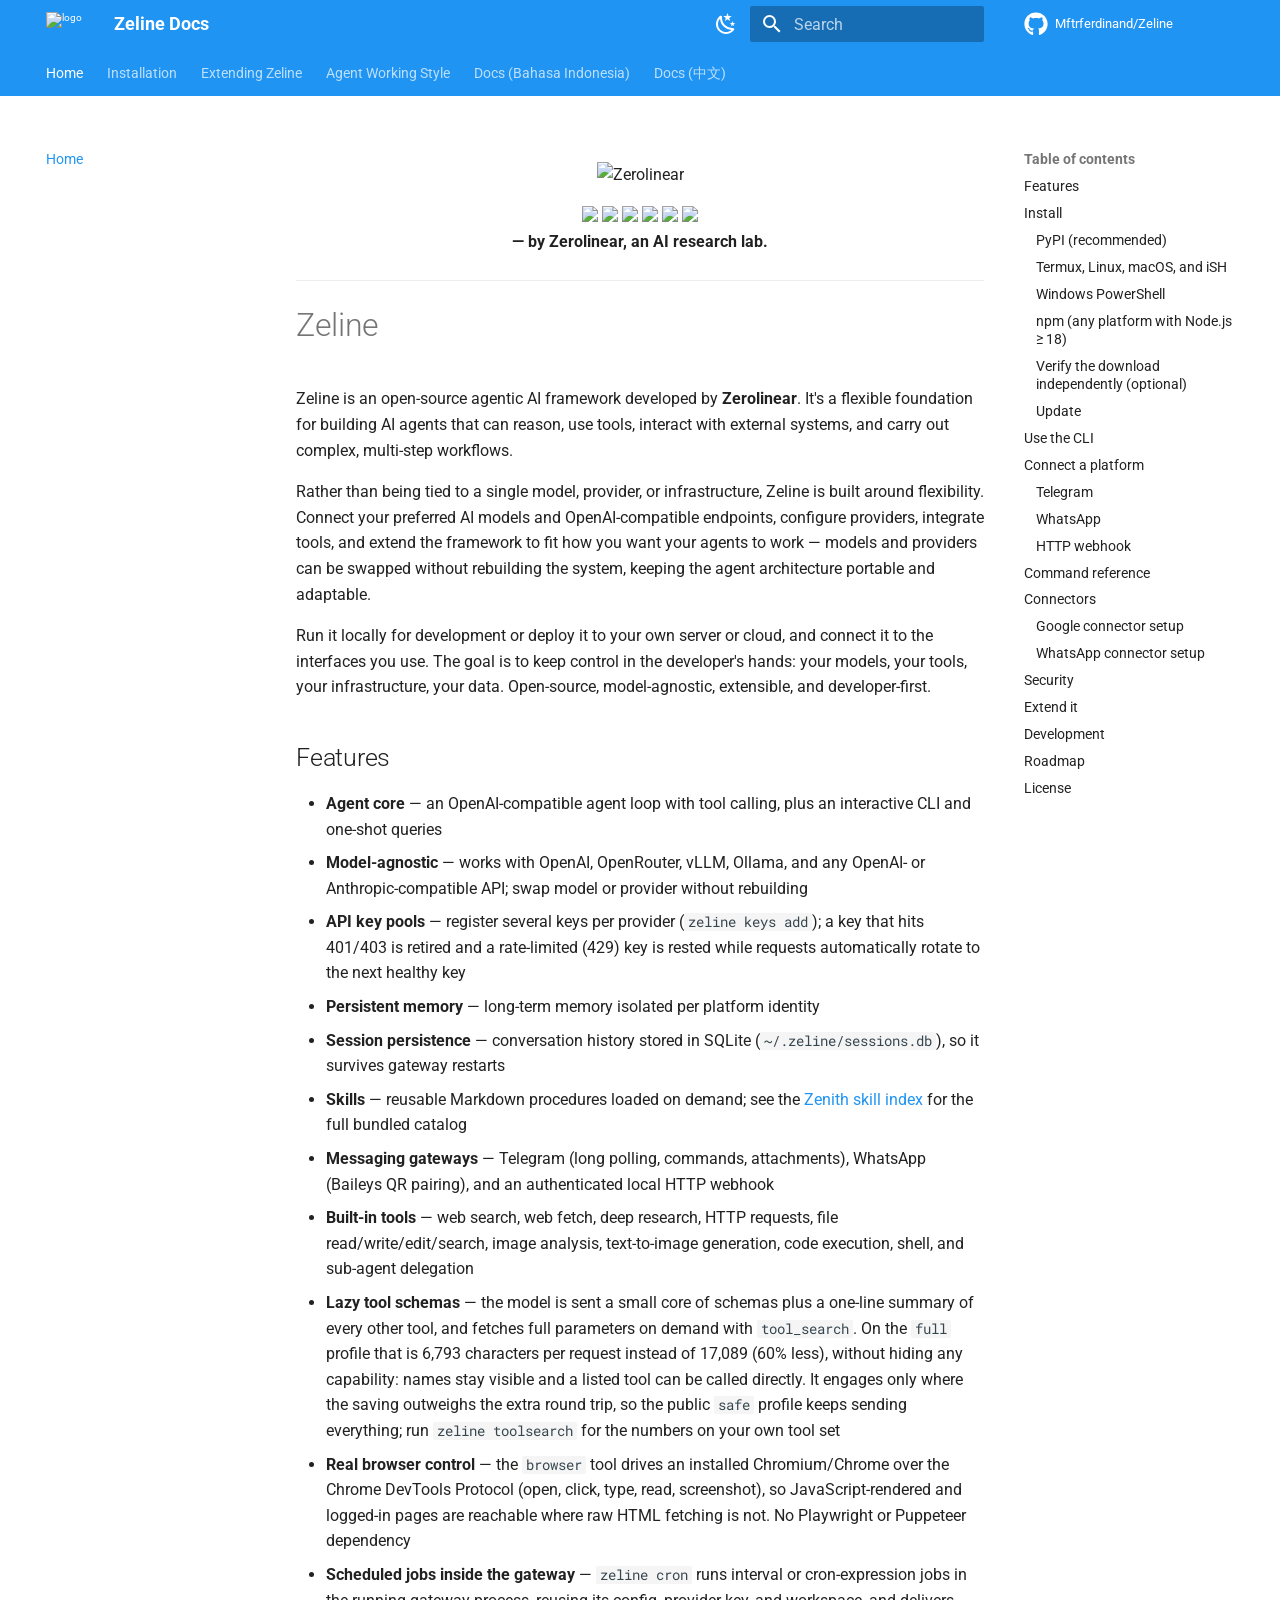
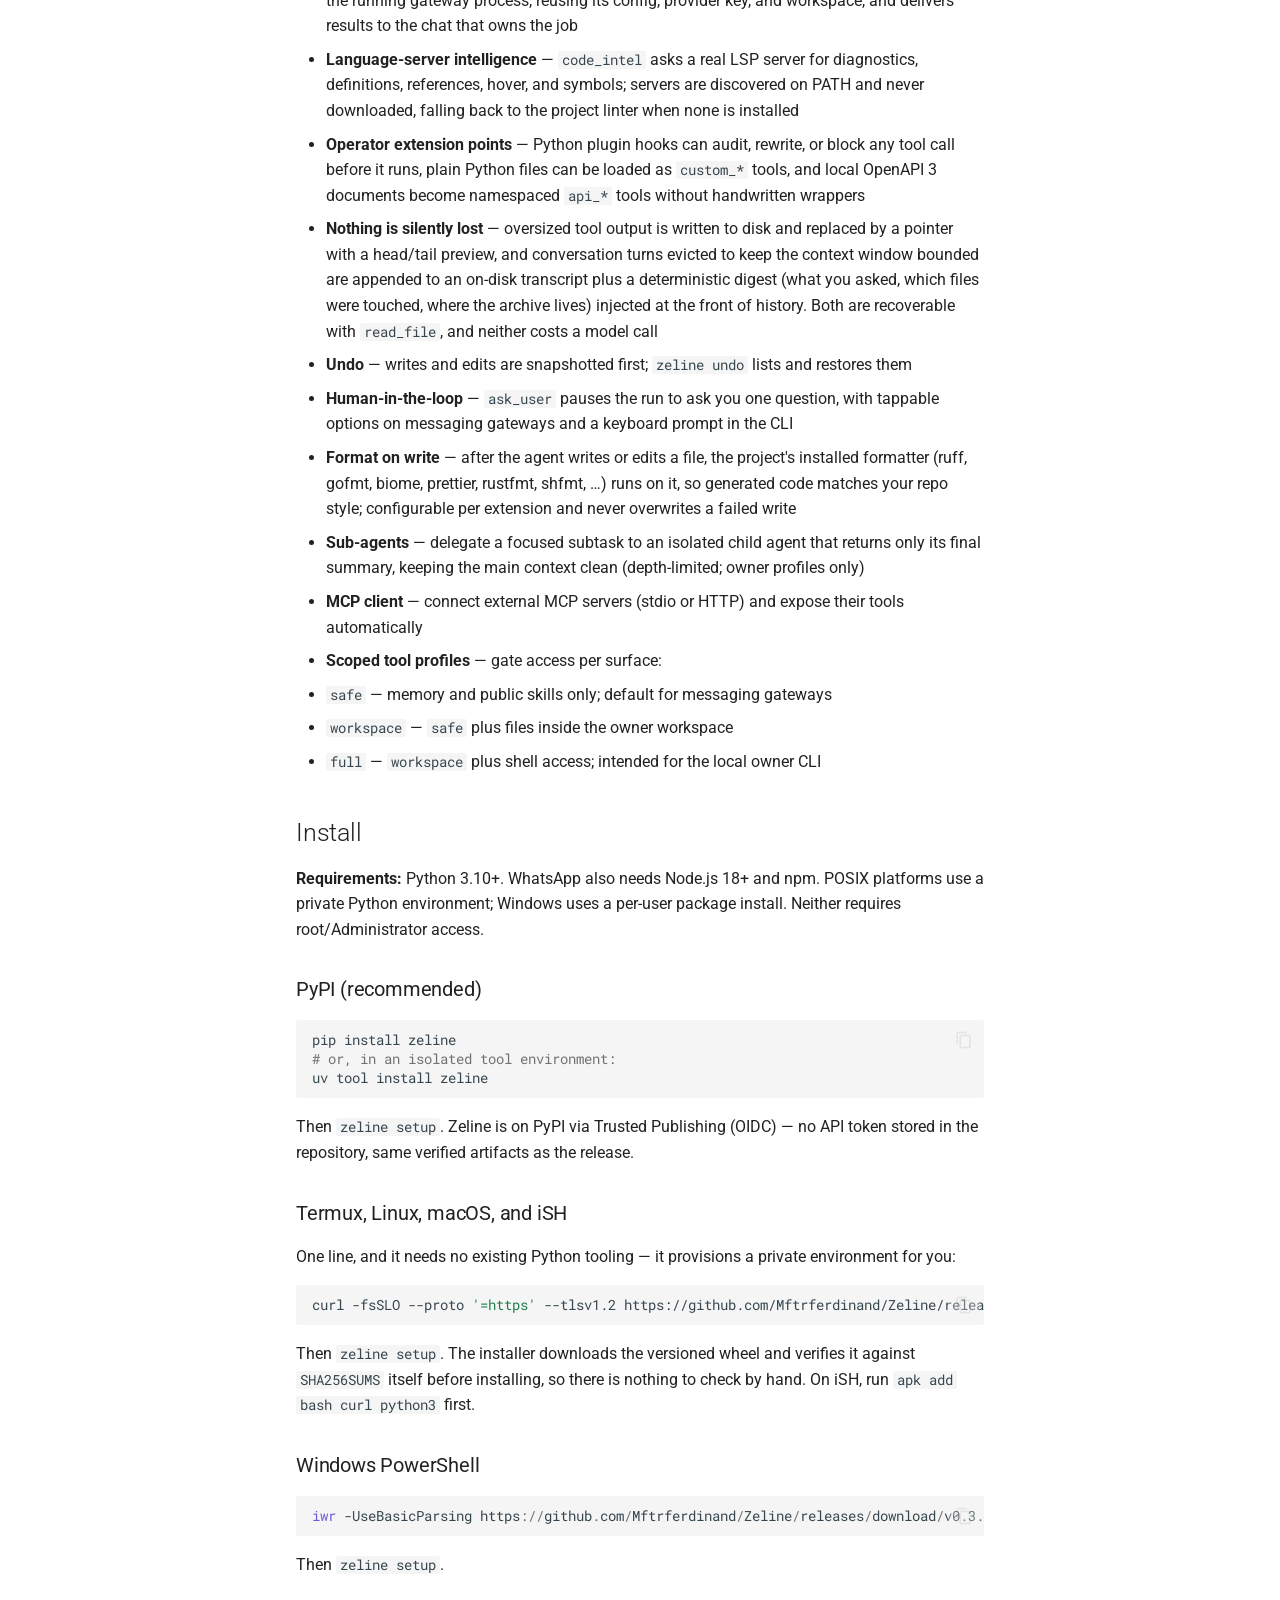
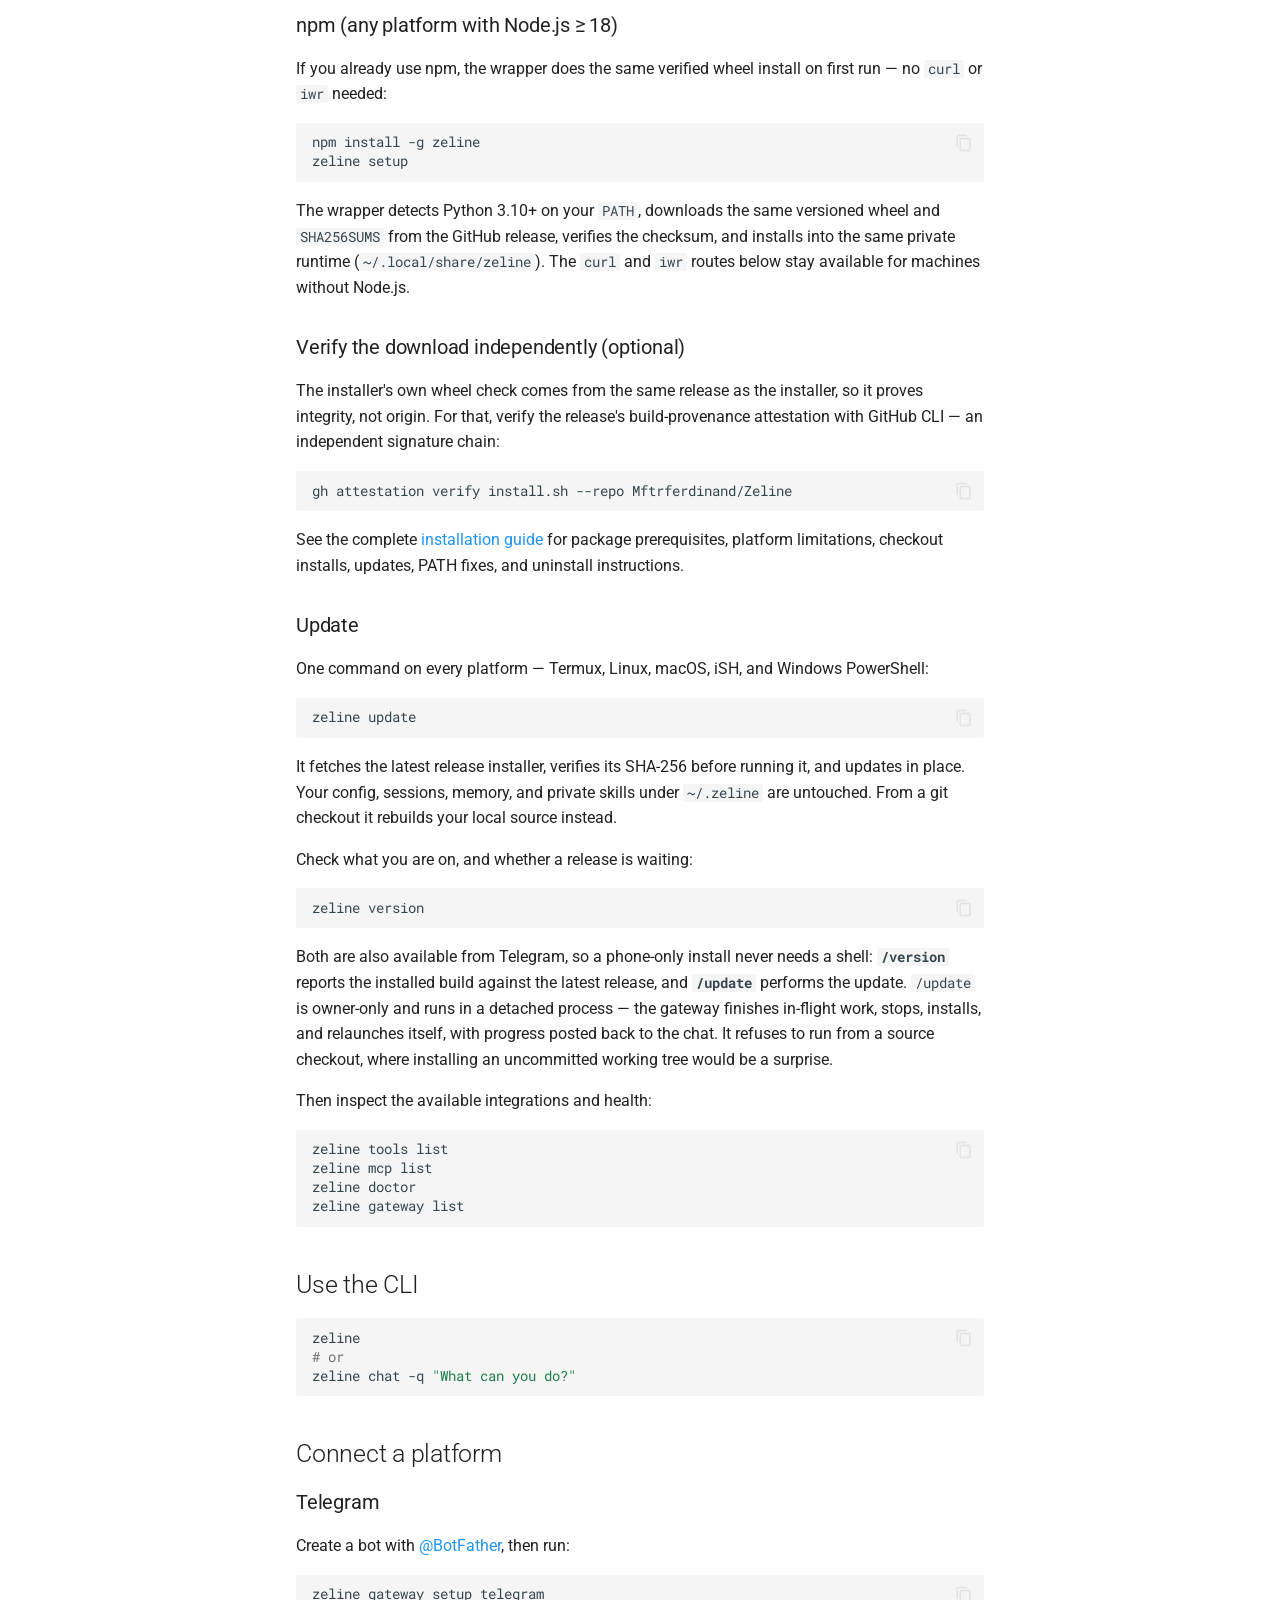
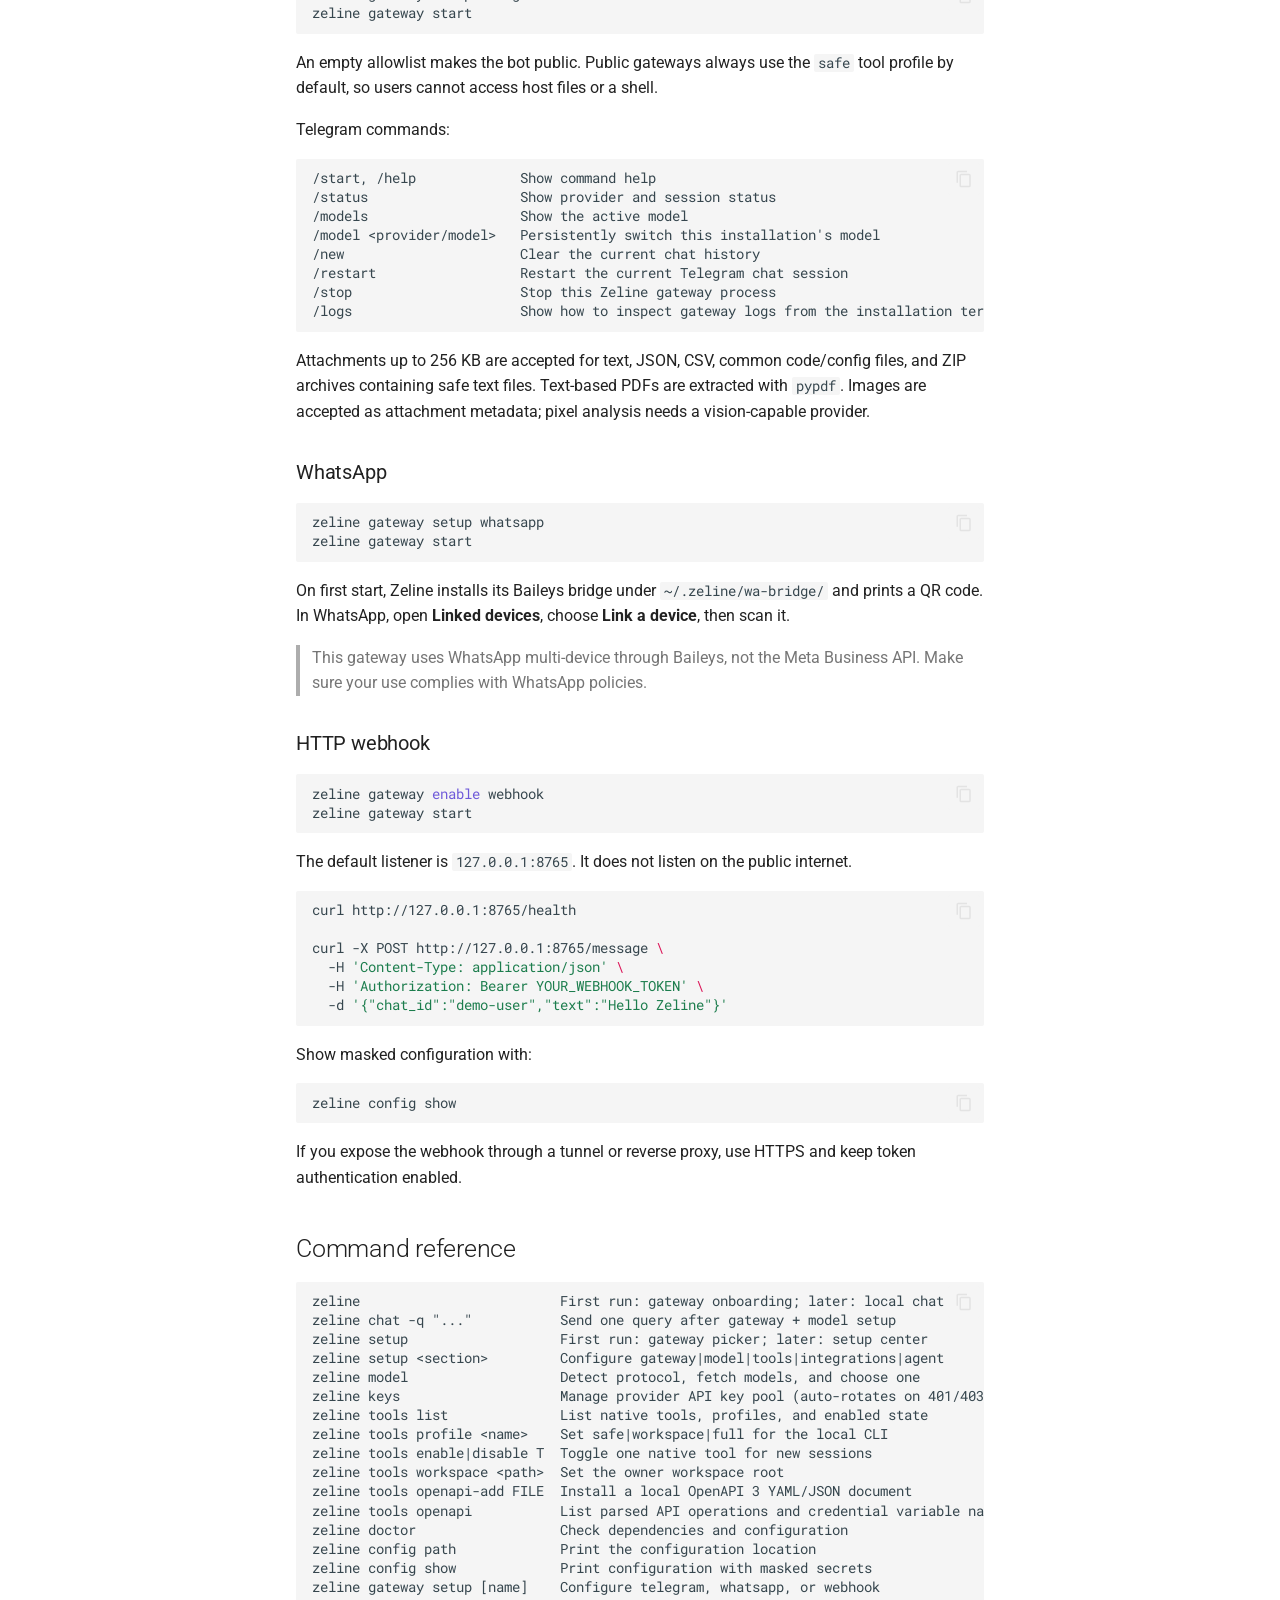
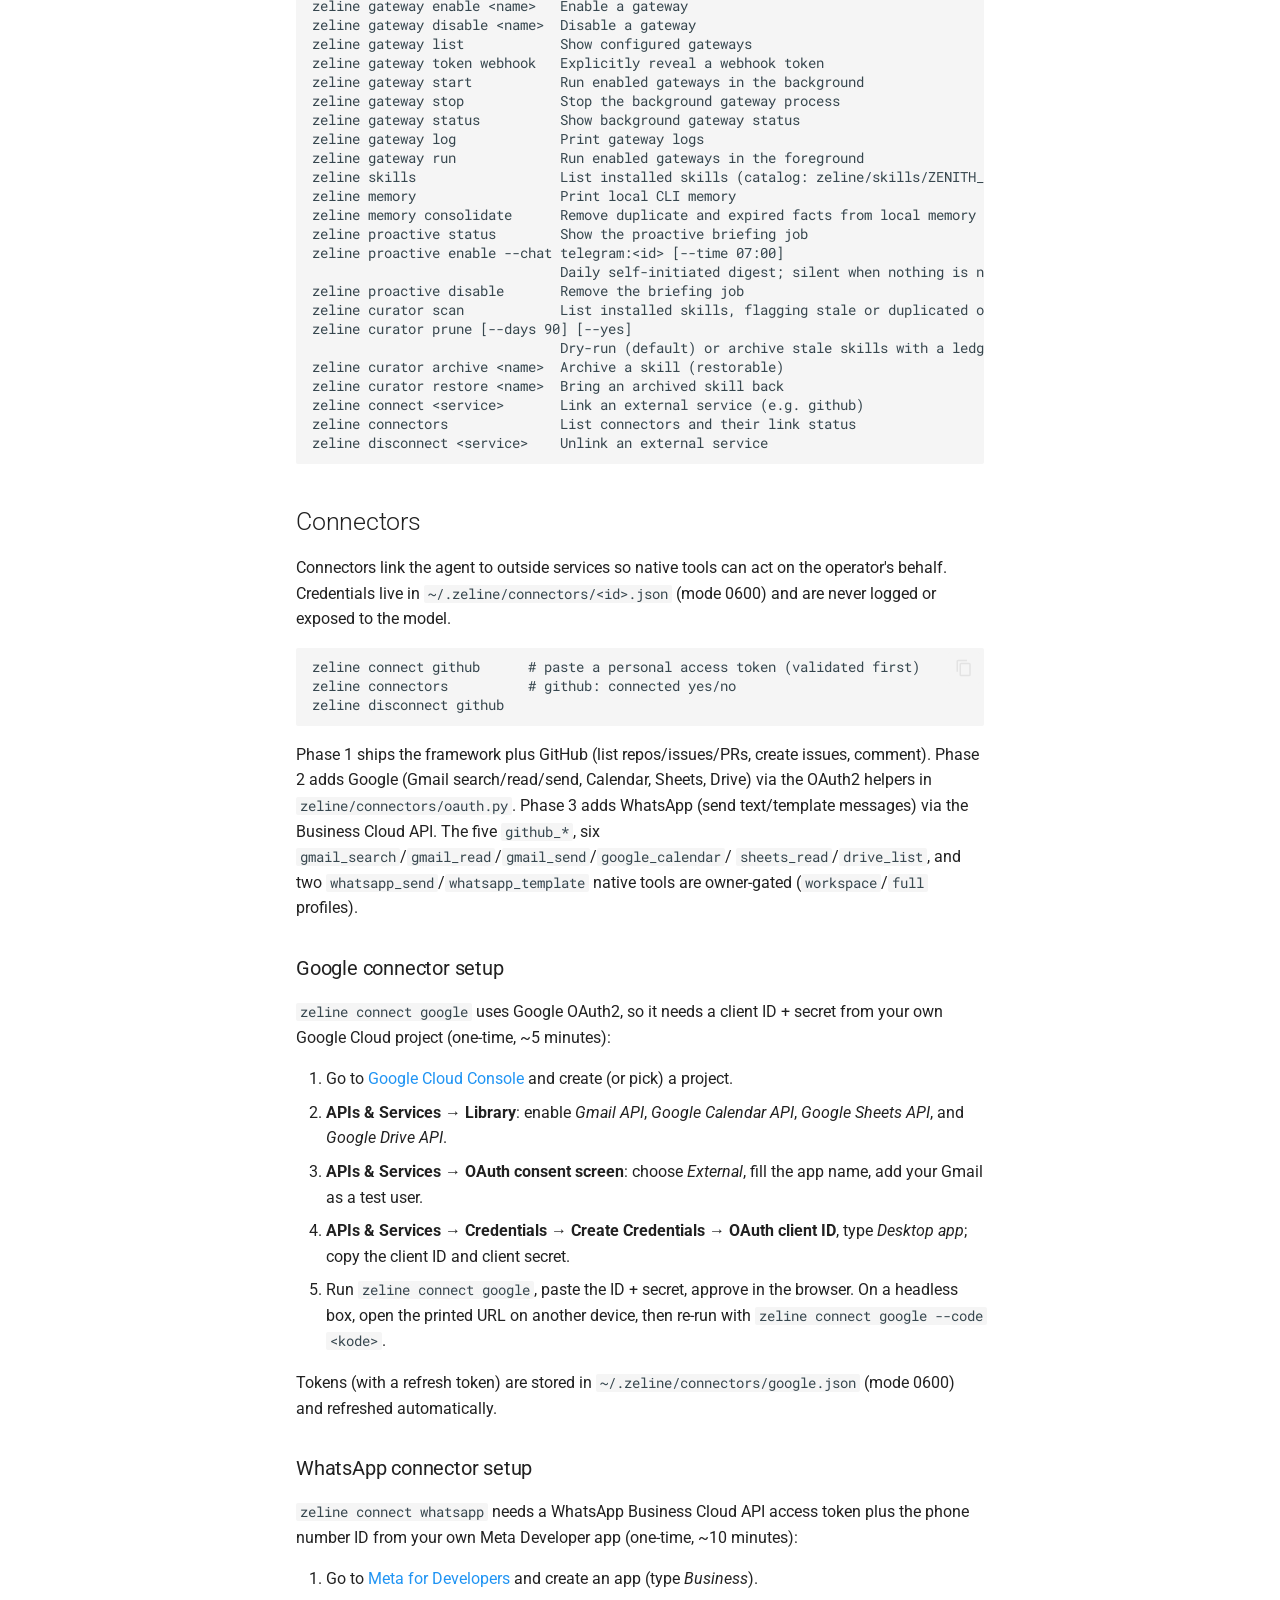
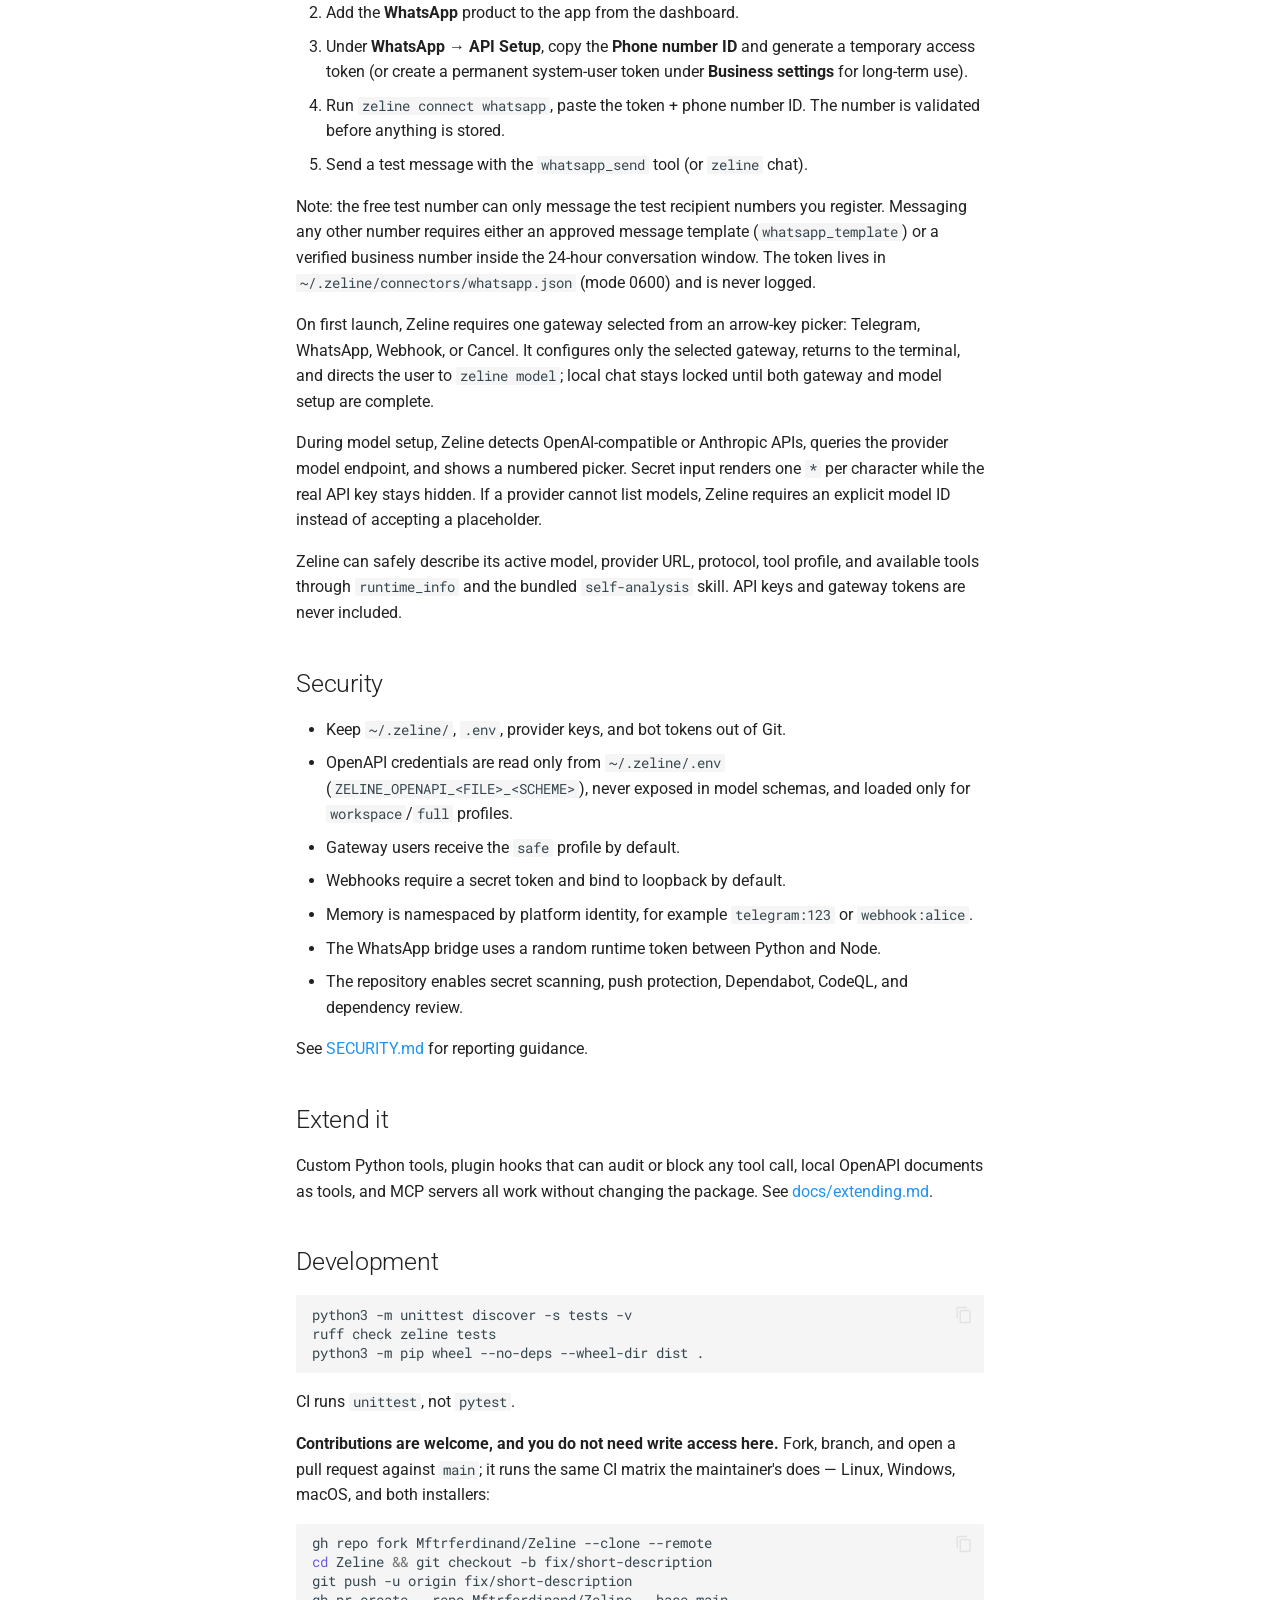
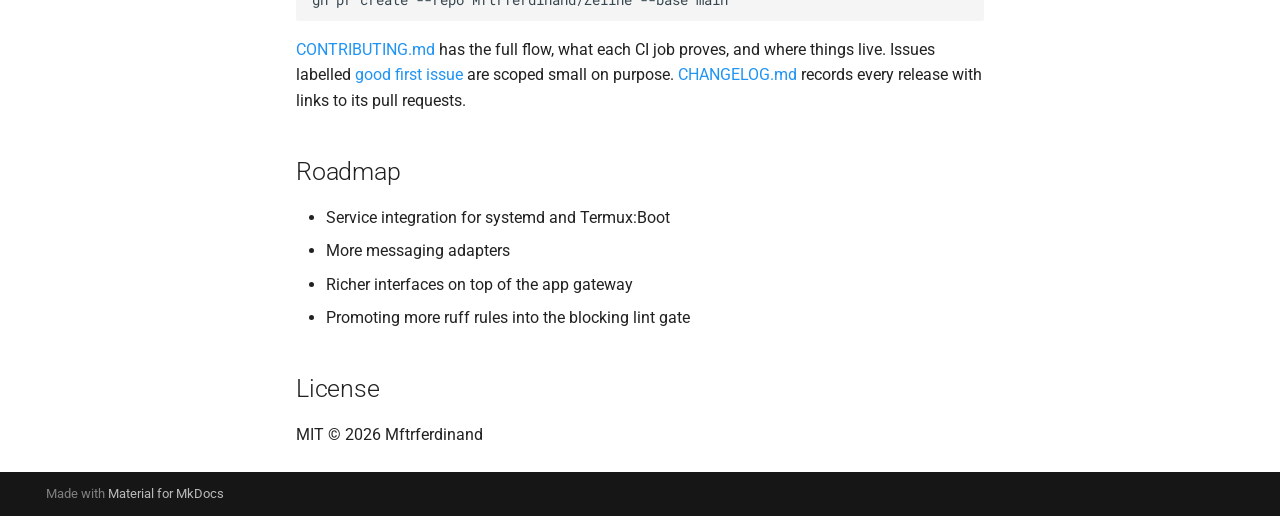
==== index.html @ 571a9e46 "Deploy Zeline docs site (docs.zeline.dev)" ====
<!doctype html>
<html lang="en" class="no-js">
  <head>
    
      <meta charset="utf-8">
      <meta name="viewport" content="width=device-width,initial-scale=1">
      
        <meta name="description" content="Documentation for Zeline — the open-source agentic AI framework by Zerolinear.">
      
      
      
        <link rel="canonical" href="https://docs.zeline.dev/">
      
      
      
        <link rel="next" href="installation/">
      
      
        
      
      
      <link rel="icon" href="assets/zerolinear-logo.png">
      <meta name="generator" content="mkdocs-1.6.1, mkdocs-material-9.7.7">
    
    
      
        <title>Zeline Docs</title>
      
    
    
      <link rel="stylesheet" href="assets/stylesheets/main.ec1eaa64.min.css">
      
        
        <link rel="stylesheet" href="assets/stylesheets/palette.ab4e12ef.min.css">
      
      


    
    
      
    
    
      
        
        
        <link rel="preconnect" href="https://fonts.gstatic.com" crossorigin>
        <link rel="stylesheet" href="https://fonts.googleapis.com/css?family=Roboto:300,300i,400,400i,700,700i%7CRoboto+Mono:400,400i,700,700i&display=fallback">
        <style>:root{--md-text-font:"Roboto";--md-code-font:"Roboto Mono"}</style>
      
    
    
    <script>__md_scope=new URL(".",location),__md_hash=e=>[...e].reduce(((e,_)=>(e<<5)-e+_.charCodeAt(0)),0),__md_get=(e,_=localStorage,t=__md_scope)=>JSON.parse(_.getItem(t.pathname+"."+e)),__md_set=(e,_,t=localStorage,a=__md_scope)=>{try{t.setItem(a.pathname+"."+e,JSON.stringify(_))}catch(e){}}</script>
    
      

    
    
  </head>
  
  
    
    
      
    
    
    
    
    <body dir="ltr" data-md-color-scheme="default" data-md-color-primary="blue" data-md-color-accent="blue">
  
    
    <input class="md-toggle" data-md-toggle="drawer" type="checkbox" id="__drawer" autocomplete="off">
    <input class="md-toggle" data-md-toggle="search" type="checkbox" id="__search" autocomplete="off">
    <label class="md-overlay" for="__drawer"></label>
    <div data-md-component="skip">
      
        
        <a href="#zeline" class="md-skip">
          Skip to content
        </a>
      
    </div>
    <div data-md-component="announce">
      
    </div>
    
    
      

<header class="md-header" data-md-component="header">
  <nav class="md-header__inner md-grid" aria-label="Header">
    <a href="https://zeline.dev" title="Zeline Docs" class="md-header__button md-logo" aria-label="Zeline Docs" data-md-component="logo">
      
  <img src="assets/zerolinear-logo.png" alt="logo">

    </a>
    <label class="md-header__button md-icon" for="__drawer">
      
      <svg xmlns="http://www.w3.org/2000/svg" viewBox="0 0 24 24"><path d="M3 6h18v2H3zm0 5h18v2H3zm0 5h18v2H3z"/></svg>
    </label>
    <div class="md-header__title" data-md-component="header-title">
      <div class="md-header__ellipsis">
        <div class="md-header__topic">
          <span class="md-ellipsis">
            Zeline Docs
          </span>
        </div>
        <div class="md-header__topic" data-md-component="header-topic">
          <span class="md-ellipsis">
            
              Home
            
          </span>
        </div>
      </div>
    </div>
    
      
        <form class="md-header__option" data-md-component="palette">
  
    
    
    
    <input class="md-option" data-md-color-media="" data-md-color-scheme="default" data-md-color-primary="blue" data-md-color-accent="blue"  aria-label="Switch to dark mode"  type="radio" name="__palette" id="__palette_0">
    
      <label class="md-header__button md-icon" title="Switch to dark mode" for="__palette_1" hidden>
        <svg xmlns="http://www.w3.org/2000/svg" viewBox="0 0 24 24"><path d="m17.75 4.09-2.53 1.94.91 3.06-2.63-1.81-2.63 1.81.91-3.06-2.53-1.94L12.44 4l1.06-3 1.06 3zm3.5 6.91-1.64 1.25.59 1.98-1.7-1.17-1.7 1.17.59-1.98L15.75 11l2.06-.05L18.5 9l.69 1.95zm-2.28 4.95c.83-.08 1.72 1.1 1.19 1.85-.32.45-.66.87-1.08 1.27C15.17 23 8.84 23 4.94 19.07c-3.91-3.9-3.91-10.24 0-14.14.4-.4.82-.76 1.27-1.08.75-.53 1.93.36 1.85 1.19-.27 2.86.69 5.83 2.89 8.02a9.96 9.96 0 0 0 8.02 2.89m-1.64 2.02a12.08 12.08 0 0 1-7.8-3.47c-2.17-2.19-3.33-5-3.49-7.82-2.81 3.14-2.7 7.96.31 10.98 3.02 3.01 7.84 3.12 10.98.31"/></svg>
      </label>
    
  
    
    
    
    <input class="md-option" data-md-color-media="" data-md-color-scheme="slate" data-md-color-primary="blue" data-md-color-accent="blue"  aria-label="Switch to light mode"  type="radio" name="__palette" id="__palette_1">
    
      <label class="md-header__button md-icon" title="Switch to light mode" for="__palette_0" hidden>
        <svg xmlns="http://www.w3.org/2000/svg" viewBox="0 0 24 24"><path d="M12 7a5 5 0 0 1 5 5 5 5 0 0 1-5 5 5 5 0 0 1-5-5 5 5 0 0 1 5-5m0 2a3 3 0 0 0-3 3 3 3 0 0 0 3 3 3 3 0 0 0 3-3 3 3 0 0 0-3-3m0-7 2.39 3.42C13.65 5.15 12.84 5 12 5s-1.65.15-2.39.42zM3.34 7l4.16-.35A7.2 7.2 0 0 0 5.94 8.5c-.44.74-.69 1.5-.83 2.29zm.02 10 1.76-3.77a7.131 7.131 0 0 0 2.38 4.14zM20.65 7l-1.77 3.79a7.02 7.02 0 0 0-2.38-4.15zm-.01 10-4.14.36c.59-.51 1.12-1.14 1.54-1.86.42-.73.69-1.5.83-2.29zM12 22l-2.41-3.44c.74.27 1.55.44 2.41.44.82 0 1.63-.17 2.37-.44z"/></svg>
      </label>
    
  
</form>
      
    
    
      <script>var palette=__md_get("__palette");if(palette&&palette.color){if("(prefers-color-scheme)"===palette.color.media){var media=matchMedia("(prefers-color-scheme: light)"),input=document.querySelector(media.matches?"[data-md-color-media='(prefers-color-scheme: light)']":"[data-md-color-media='(prefers-color-scheme: dark)']");palette.color.media=input.getAttribute("data-md-color-media"),palette.color.scheme=input.getAttribute("data-md-color-scheme"),palette.color.primary=input.getAttribute("data-md-color-primary"),palette.color.accent=input.getAttribute("data-md-color-accent")}for(var[key,value]of Object.entries(palette.color))document.body.setAttribute("data-md-color-"+key,value)}</script>
    
    
    
      
      
        <label class="md-header__button md-icon" for="__search">
          
          <svg xmlns="http://www.w3.org/2000/svg" viewBox="0 0 24 24"><path d="M9.5 3A6.5 6.5 0 0 1 16 9.5c0 1.61-.59 3.09-1.56 4.23l.27.27h.79l5 5-1.5 1.5-5-5v-.79l-.27-.27A6.52 6.52 0 0 1 9.5 16 6.5 6.5 0 0 1 3 9.5 6.5 6.5 0 0 1 9.5 3m0 2C7 5 5 7 5 9.5S7 14 9.5 14 14 12 14 9.5 12 5 9.5 5"/></svg>
        </label>
        <div class="md-search" data-md-component="search" role="dialog">
  <label class="md-search__overlay" for="__search"></label>
  <div class="md-search__inner" role="search">
    <form class="md-search__form" name="search">
      <input type="text" class="md-search__input" name="query" aria-label="Search" placeholder="Search" autocapitalize="off" autocorrect="off" autocomplete="off" spellcheck="false" data-md-component="search-query" required>
      <label class="md-search__icon md-icon" for="__search">
        
        <svg xmlns="http://www.w3.org/2000/svg" viewBox="0 0 24 24"><path d="M9.5 3A6.5 6.5 0 0 1 16 9.5c0 1.61-.59 3.09-1.56 4.23l.27.27h.79l5 5-1.5 1.5-5-5v-.79l-.27-.27A6.52 6.52 0 0 1 9.5 16 6.5 6.5 0 0 1 3 9.5 6.5 6.5 0 0 1 9.5 3m0 2C7 5 5 7 5 9.5S7 14 9.5 14 14 12 14 9.5 12 5 9.5 5"/></svg>
        
        <svg xmlns="http://www.w3.org/2000/svg" viewBox="0 0 24 24"><path d="M20 11v2H8l5.5 5.5-1.42 1.42L4.16 12l7.92-7.92L13.5 5.5 8 11z"/></svg>
      </label>
      <nav class="md-search__options" aria-label="Search">
        
        <button type="reset" class="md-search__icon md-icon" title="Clear" aria-label="Clear" tabindex="-1">
          
          <svg xmlns="http://www.w3.org/2000/svg" viewBox="0 0 24 24"><path d="M19 6.41 17.59 5 12 10.59 6.41 5 5 6.41 10.59 12 5 17.59 6.41 19 12 13.41 17.59 19 19 17.59 13.41 12z"/></svg>
        </button>
      </nav>
      
    </form>
    <div class="md-search__output">
      <div class="md-search__scrollwrap" tabindex="0" data-md-scrollfix>
        <div class="md-search-result" data-md-component="search-result">
          <div class="md-search-result__meta">
            Initializing search
          </div>
          <ol class="md-search-result__list" role="presentation"></ol>
        </div>
      </div>
    </div>
  </div>
</div>
      
    
    
      <div class="md-header__source">
        <a href="https://github.com/Mftrferdinand/Zeline" title="Go to repository" class="md-source" data-md-component="source">
  <div class="md-source__icon md-icon">
    
    <svg xmlns="http://www.w3.org/2000/svg" viewBox="0 0 512 512"><!--! Font Awesome Free 7.1.0 by @fontawesome - https://fontawesome.com License - https://fontawesome.com/license/free (Icons: CC BY 4.0, Fonts: SIL OFL 1.1, Code: MIT License) Copyright 2025 Fonticons, Inc.--><path d="M173.9 397.4c0 2-2.3 3.6-5.2 3.6-3.3.3-5.6-1.3-5.6-3.6 0-2 2.3-3.6 5.2-3.6 3-.3 5.6 1.3 5.6 3.6m-31.1-4.5c-.7 2 1.3 4.3 4.3 4.9 2.6 1 5.6 0 6.2-2s-1.3-4.3-4.3-5.2c-2.6-.7-5.5.3-6.2 2.3m44.2-1.7c-2.9.7-4.9 2.6-4.6 4.9.3 2 2.9 3.3 5.9 2.6 2.9-.7 4.9-2.6 4.6-4.6-.3-1.9-3-3.2-5.9-2.9M252.8 8C114.1 8 8 113.3 8 252c0 110.9 69.8 205.8 169.5 239.2 12.8 2.3 17.3-5.6 17.3-12.1 0-6.2-.3-40.4-.3-61.4 0 0-70 15-84.7-29.8 0 0-11.4-29.1-27.8-36.6 0 0-22.9-15.7 1.6-15.4 0 0 24.9 2 38.6 25.8 21.9 38.6 58.6 27.5 72.9 20.9 2.3-16 8.8-27.1 16-33.7-55.9-6.2-112.3-14.3-112.3-110.5 0-27.5 7.6-41.3 23.6-58.9-2.6-6.5-11.1-33.3 2.6-67.9 20.9-6.5 69 27 69 27 20-5.6 41.5-8.5 62.8-8.5s42.8 2.9 62.8 8.5c0 0 48.1-33.6 69-27 13.7 34.7 5.2 61.4 2.6 67.9 16 17.7 25.8 31.5 25.8 58.9 0 96.5-58.9 104.2-114.8 110.5 9.2 7.9 17 22.9 17 46.4 0 33.7-.3 75.4-.3 83.6 0 6.5 4.6 14.4 17.3 12.1C436.2 457.8 504 362.9 504 252 504 113.3 391.5 8 252.8 8M105.2 352.9c-1.3 1-1 3.3.7 5.2 1.6 1.6 3.9 2.3 5.2 1 1.3-1 1-3.3-.7-5.2-1.6-1.6-3.9-2.3-5.2-1m-10.8-8.1c-.7 1.3.3 2.9 2.3 3.9 1.6 1 3.6.7 4.3-.7.7-1.3-.3-2.9-2.3-3.9-2-.6-3.6-.3-4.3.7m32.4 35.6c-1.6 1.3-1 4.3 1.3 6.2 2.3 2.3 5.2 2.6 6.5 1 1.3-1.3.7-4.3-1.3-6.2-2.2-2.3-5.2-2.6-6.5-1m-11.4-14.7c-1.6 1-1.6 3.6 0 5.9s4.3 3.3 5.6 2.3c1.6-1.3 1.6-3.9 0-6.2-1.4-2.3-4-3.3-5.6-2"/></svg>
  </div>
  <div class="md-source__repository">
    Mftrferdinand/Zeline
  </div>
</a>
      </div>
    
  </nav>
  
</header>
    
    <div class="md-container" data-md-component="container">
      
      
        
          
            
<nav class="md-tabs" aria-label="Tabs" data-md-component="tabs">
  <div class="md-grid">
    <ul class="md-tabs__list">
      
        
  
  
  
    
  
  
    <li class="md-tabs__item md-tabs__item--active">
      <a href="." class="md-tabs__link">
        
  
  
    
  
  Home

      </a>
    </li>
  

      
        
  
  
  
  
    <li class="md-tabs__item">
      <a href="installation/" class="md-tabs__link">
        
  
  
    
  
  Installation

      </a>
    </li>
  

      
        
  
  
  
  
    <li class="md-tabs__item">
      <a href="extending/" class="md-tabs__link">
        
  
  
    
  
  Extending Zeline

      </a>
    </li>
  

      
        
  
  
  
  
    <li class="md-tabs__item">
      <a href="agent-working-style-and-reliability/" class="md-tabs__link">
        
  
  
    
  
  Agent Working Style

      </a>
    </li>
  

      
        
  
  
  
  
    <li class="md-tabs__item">
      <a href="README.id/" class="md-tabs__link">
        
  
  
    
  
  Docs (Bahasa Indonesia)

      </a>
    </li>
  

      
        
  
  
  
  
    <li class="md-tabs__item">
      <a href="README.zh/" class="md-tabs__link">
        
  
  
    
  
  Docs (中文)

      </a>
    </li>
  

      
    </ul>
  </div>
</nav>
          
        
      
      <main class="md-main" data-md-component="main">
        <div class="md-main__inner md-grid">
          
            
              
              <div class="md-sidebar md-sidebar--primary" data-md-component="sidebar" data-md-type="navigation" >
                <div class="md-sidebar__scrollwrap">
                  <div class="md-sidebar__inner">
                    


  


<nav class="md-nav md-nav--primary md-nav--lifted" aria-label="Navigation" data-md-level="0">
  <label class="md-nav__title" for="__drawer">
    <a href="https://zeline.dev" title="Zeline Docs" class="md-nav__button md-logo" aria-label="Zeline Docs" data-md-component="logo">
      
  <img src="assets/zerolinear-logo.png" alt="logo">

    </a>
    Zeline Docs
  </label>
  
    <div class="md-nav__source">
      <a href="https://github.com/Mftrferdinand/Zeline" title="Go to repository" class="md-source" data-md-component="source">
  <div class="md-source__icon md-icon">
    
    <svg xmlns="http://www.w3.org/2000/svg" viewBox="0 0 512 512"><!--! Font Awesome Free 7.1.0 by @fontawesome - https://fontawesome.com License - https://fontawesome.com/license/free (Icons: CC BY 4.0, Fonts: SIL OFL 1.1, Code: MIT License) Copyright 2025 Fonticons, Inc.--><path d="M173.9 397.4c0 2-2.3 3.6-5.2 3.6-3.3.3-5.6-1.3-5.6-3.6 0-2 2.3-3.6 5.2-3.6 3-.3 5.6 1.3 5.6 3.6m-31.1-4.5c-.7 2 1.3 4.3 4.3 4.9 2.6 1 5.6 0 6.2-2s-1.3-4.3-4.3-5.2c-2.6-.7-5.5.3-6.2 2.3m44.2-1.7c-2.9.7-4.9 2.6-4.6 4.9.3 2 2.9 3.3 5.9 2.6 2.9-.7 4.9-2.6 4.6-4.6-.3-1.9-3-3.2-5.9-2.9M252.8 8C114.1 8 8 113.3 8 252c0 110.9 69.8 205.8 169.5 239.2 12.8 2.3 17.3-5.6 17.3-12.1 0-6.2-.3-40.4-.3-61.4 0 0-70 15-84.7-29.8 0 0-11.4-29.1-27.8-36.6 0 0-22.9-15.7 1.6-15.4 0 0 24.9 2 38.6 25.8 21.9 38.6 58.6 27.5 72.9 20.9 2.3-16 8.8-27.1 16-33.7-55.9-6.2-112.3-14.3-112.3-110.5 0-27.5 7.6-41.3 23.6-58.9-2.6-6.5-11.1-33.3 2.6-67.9 20.9-6.5 69 27 69 27 20-5.6 41.5-8.5 62.8-8.5s42.8 2.9 62.8 8.5c0 0 48.1-33.6 69-27 13.7 34.7 5.2 61.4 2.6 67.9 16 17.7 25.8 31.5 25.8 58.9 0 96.5-58.9 104.2-114.8 110.5 9.2 7.9 17 22.9 17 46.4 0 33.7-.3 75.4-.3 83.6 0 6.5 4.6 14.4 17.3 12.1C436.2 457.8 504 362.9 504 252 504 113.3 391.5 8 252.8 8M105.2 352.9c-1.3 1-1 3.3.7 5.2 1.6 1.6 3.9 2.3 5.2 1 1.3-1 1-3.3-.7-5.2-1.6-1.6-3.9-2.3-5.2-1m-10.8-8.1c-.7 1.3.3 2.9 2.3 3.9 1.6 1 3.6.7 4.3-.7.7-1.3-.3-2.9-2.3-3.9-2-.6-3.6-.3-4.3.7m32.4 35.6c-1.6 1.3-1 4.3 1.3 6.2 2.3 2.3 5.2 2.6 6.5 1 1.3-1.3.7-4.3-1.3-6.2-2.2-2.3-5.2-2.6-6.5-1m-11.4-14.7c-1.6 1-1.6 3.6 0 5.9s4.3 3.3 5.6 2.3c1.6-1.3 1.6-3.9 0-6.2-1.4-2.3-4-3.3-5.6-2"/></svg>
  </div>
  <div class="md-source__repository">
    Mftrferdinand/Zeline
  </div>
</a>
    </div>
  
  <ul class="md-nav__list" data-md-scrollfix>
    
      
      
  
  
    
  
  
  
    <li class="md-nav__item md-nav__item--active">
      
      <input class="md-nav__toggle md-toggle" type="checkbox" id="__toc">
      
      
        
      
      
        <label class="md-nav__link md-nav__link--active" for="__toc">
          
  
  
  <span class="md-ellipsis">
    
  
    Home
  

    
  </span>
  
  

          <span class="md-nav__icon md-icon"></span>
        </label>
      
      <a href="." class="md-nav__link md-nav__link--active">
        
  
  
  <span class="md-ellipsis">
    
  
    Home
  

    
  </span>
  
  

      </a>
      
        

<nav class="md-nav md-nav--secondary" aria-label="Table of contents">
  
  
  
    
  
  
    <label class="md-nav__title" for="__toc">
      <span class="md-nav__icon md-icon"></span>
      Table of contents
    </label>
    <ul class="md-nav__list" data-md-component="toc" data-md-scrollfix>
      
        <li class="md-nav__item">
  <a href="#features" class="md-nav__link">
    <span class="md-ellipsis">
      
        Features
      
    </span>
  </a>
  
</li>
      
        <li class="md-nav__item">
  <a href="#install" class="md-nav__link">
    <span class="md-ellipsis">
      
        Install
      
    </span>
  </a>
  
    <nav class="md-nav" aria-label="Install">
      <ul class="md-nav__list">
        
          <li class="md-nav__item">
  <a href="#pypi-recommended" class="md-nav__link">
    <span class="md-ellipsis">
      
        PyPI (recommended)
      
    </span>
  </a>
  
</li>
        
          <li class="md-nav__item">
  <a href="#termux-linux-macos-and-ish" class="md-nav__link">
    <span class="md-ellipsis">
      
        Termux, Linux, macOS, and iSH
      
    </span>
  </a>
  
</li>
        
          <li class="md-nav__item">
  <a href="#windows-powershell" class="md-nav__link">
    <span class="md-ellipsis">
      
        Windows PowerShell
      
    </span>
  </a>
  
</li>
        
          <li class="md-nav__item">
  <a href="#npm-any-platform-with-nodejs-18" class="md-nav__link">
    <span class="md-ellipsis">
      
        npm (any platform with Node.js ≥ 18)
      
    </span>
  </a>
  
</li>
        
          <li class="md-nav__item">
  <a href="#verify-the-download-independently-optional" class="md-nav__link">
    <span class="md-ellipsis">
      
        Verify the download independently (optional)
      
    </span>
  </a>
  
</li>
        
          <li class="md-nav__item">
  <a href="#update" class="md-nav__link">
    <span class="md-ellipsis">
      
        Update
      
    </span>
  </a>
  
</li>
        
      </ul>
    </nav>
  
</li>
      
        <li class="md-nav__item">
  <a href="#use-the-cli" class="md-nav__link">
    <span class="md-ellipsis">
      
        Use the CLI
      
    </span>
  </a>
  
</li>
      
        <li class="md-nav__item">
  <a href="#connect-a-platform" class="md-nav__link">
    <span class="md-ellipsis">
      
        Connect a platform
      
    </span>
  </a>
  
    <nav class="md-nav" aria-label="Connect a platform">
      <ul class="md-nav__list">
        
          <li class="md-nav__item">
  <a href="#telegram" class="md-nav__link">
    <span class="md-ellipsis">
      
        Telegram
      
    </span>
  </a>
  
</li>
        
          <li class="md-nav__item">
  <a href="#whatsapp" class="md-nav__link">
    <span class="md-ellipsis">
      
        WhatsApp
      
    </span>
  </a>
  
</li>
        
          <li class="md-nav__item">
  <a href="#http-webhook" class="md-nav__link">
    <span class="md-ellipsis">
      
        HTTP webhook
      
    </span>
  </a>
  
</li>
        
      </ul>
    </nav>
  
</li>
      
        <li class="md-nav__item">
  <a href="#command-reference" class="md-nav__link">
    <span class="md-ellipsis">
      
        Command reference
      
    </span>
  </a>
  
</li>
      
        <li class="md-nav__item">
  <a href="#connectors" class="md-nav__link">
    <span class="md-ellipsis">
      
        Connectors
      
    </span>
  </a>
  
    <nav class="md-nav" aria-label="Connectors">
      <ul class="md-nav__list">
        
          <li class="md-nav__item">
  <a href="#google-connector-setup" class="md-nav__link">
    <span class="md-ellipsis">
      
        Google connector setup
      
    </span>
  </a>
  
</li>
        
          <li class="md-nav__item">
  <a href="#whatsapp-connector-setup" class="md-nav__link">
    <span class="md-ellipsis">
      
        WhatsApp connector setup
      
    </span>
  </a>
  
</li>
        
      </ul>
    </nav>
  
</li>
      
        <li class="md-nav__item">
  <a href="#security" class="md-nav__link">
    <span class="md-ellipsis">
      
        Security
      
    </span>
  </a>
  
</li>
      
        <li class="md-nav__item">
  <a href="#extend-it" class="md-nav__link">
    <span class="md-ellipsis">
      
        Extend it
      
    </span>
  </a>
  
</li>
      
        <li class="md-nav__item">
  <a href="#development" class="md-nav__link">
    <span class="md-ellipsis">
      
        Development
      
    </span>
  </a>
  
</li>
      
        <li class="md-nav__item">
  <a href="#roadmap" class="md-nav__link">
    <span class="md-ellipsis">
      
        Roadmap
      
    </span>
  </a>
  
</li>
      
        <li class="md-nav__item">
  <a href="#license" class="md-nav__link">
    <span class="md-ellipsis">
      
        License
      
    </span>
  </a>
  
</li>
      
    </ul>
  
</nav>
      
    </li>
  

    
      
      
  
  
  
  
    <li class="md-nav__item">
      <a href="installation/" class="md-nav__link">
        
  
  
  <span class="md-ellipsis">
    
  
    Installation
  

    
  </span>
  
  

      </a>
    </li>
  

    
      
      
  
  
  
  
    <li class="md-nav__item">
      <a href="extending/" class="md-nav__link">
        
  
  
  <span class="md-ellipsis">
    
  
    Extending Zeline
  

    
  </span>
  
  

      </a>
    </li>
  

    
      
      
  
  
  
  
    <li class="md-nav__item">
      <a href="agent-working-style-and-reliability/" class="md-nav__link">
        
  
  
  <span class="md-ellipsis">
    
  
    Agent Working Style
  

    
  </span>
  
  

      </a>
    </li>
  

    
      
      
  
  
  
  
    <li class="md-nav__item">
      <a href="README.id/" class="md-nav__link">
        
  
  
  <span class="md-ellipsis">
    
  
    Docs (Bahasa Indonesia)
  

    
  </span>
  
  

      </a>
    </li>
  

    
      
      
  
  
  
  
    <li class="md-nav__item">
      <a href="README.zh/" class="md-nav__link">
        
  
  
  <span class="md-ellipsis">
    
  
    Docs (中文)
  

    
  </span>
  
  

      </a>
    </li>
  

    
  </ul>
</nav>
                  </div>
                </div>
              </div>
            
            
              
              <div class="md-sidebar md-sidebar--secondary" data-md-component="sidebar" data-md-type="toc" >
                <div class="md-sidebar__scrollwrap">
                  <div class="md-sidebar__inner">
                    

<nav class="md-nav md-nav--secondary" aria-label="Table of contents">
  
  
  
    
  
  
    <label class="md-nav__title" for="__toc">
      <span class="md-nav__icon md-icon"></span>
      Table of contents
    </label>
    <ul class="md-nav__list" data-md-component="toc" data-md-scrollfix>
      
        <li class="md-nav__item">
  <a href="#features" class="md-nav__link">
    <span class="md-ellipsis">
      
        Features
      
    </span>
  </a>
  
</li>
      
        <li class="md-nav__item">
  <a href="#install" class="md-nav__link">
    <span class="md-ellipsis">
      
        Install
      
    </span>
  </a>
  
    <nav class="md-nav" aria-label="Install">
      <ul class="md-nav__list">
        
          <li class="md-nav__item">
  <a href="#pypi-recommended" class="md-nav__link">
    <span class="md-ellipsis">
      
        PyPI (recommended)
      
    </span>
  </a>
  
</li>
        
          <li class="md-nav__item">
  <a href="#termux-linux-macos-and-ish" class="md-nav__link">
    <span class="md-ellipsis">
      
        Termux, Linux, macOS, and iSH
      
    </span>
  </a>
  
</li>
        
          <li class="md-nav__item">
  <a href="#windows-powershell" class="md-nav__link">
    <span class="md-ellipsis">
      
        Windows PowerShell
      
    </span>
  </a>
  
</li>
        
          <li class="md-nav__item">
  <a href="#npm-any-platform-with-nodejs-18" class="md-nav__link">
    <span class="md-ellipsis">
      
        npm (any platform with Node.js ≥ 18)
      
    </span>
  </a>
  
</li>
        
          <li class="md-nav__item">
  <a href="#verify-the-download-independently-optional" class="md-nav__link">
    <span class="md-ellipsis">
      
        Verify the download independently (optional)
      
    </span>
  </a>
  
</li>
        
          <li class="md-nav__item">
  <a href="#update" class="md-nav__link">
    <span class="md-ellipsis">
      
        Update
      
    </span>
  </a>
  
</li>
        
      </ul>
    </nav>
  
</li>
      
        <li class="md-nav__item">
  <a href="#use-the-cli" class="md-nav__link">
    <span class="md-ellipsis">
      
        Use the CLI
      
    </span>
  </a>
  
</li>
      
        <li class="md-nav__item">
  <a href="#connect-a-platform" class="md-nav__link">
    <span class="md-ellipsis">
      
        Connect a platform
      
    </span>
  </a>
  
    <nav class="md-nav" aria-label="Connect a platform">
      <ul class="md-nav__list">
        
          <li class="md-nav__item">
  <a href="#telegram" class="md-nav__link">
    <span class="md-ellipsis">
      
        Telegram
      
    </span>
  </a>
  
</li>
        
          <li class="md-nav__item">
  <a href="#whatsapp" class="md-nav__link">
    <span class="md-ellipsis">
      
        WhatsApp
      
    </span>
  </a>
  
</li>
        
          <li class="md-nav__item">
  <a href="#http-webhook" class="md-nav__link">
    <span class="md-ellipsis">
      
        HTTP webhook
      
    </span>
  </a>
  
</li>
        
      </ul>
    </nav>
  
</li>
      
        <li class="md-nav__item">
  <a href="#command-reference" class="md-nav__link">
    <span class="md-ellipsis">
      
        Command reference
      
    </span>
  </a>
  
</li>
      
        <li class="md-nav__item">
  <a href="#connectors" class="md-nav__link">
    <span class="md-ellipsis">
      
        Connectors
      
    </span>
  </a>
  
    <nav class="md-nav" aria-label="Connectors">
      <ul class="md-nav__list">
        
          <li class="md-nav__item">
  <a href="#google-connector-setup" class="md-nav__link">
    <span class="md-ellipsis">
      
        Google connector setup
      
    </span>
  </a>
  
</li>
        
          <li class="md-nav__item">
  <a href="#whatsapp-connector-setup" class="md-nav__link">
    <span class="md-ellipsis">
      
        WhatsApp connector setup
      
    </span>
  </a>
  
</li>
        
      </ul>
    </nav>
  
</li>
      
        <li class="md-nav__item">
  <a href="#security" class="md-nav__link">
    <span class="md-ellipsis">
      
        Security
      
    </span>
  </a>
  
</li>
      
        <li class="md-nav__item">
  <a href="#extend-it" class="md-nav__link">
    <span class="md-ellipsis">
      
        Extend it
      
    </span>
  </a>
  
</li>
      
        <li class="md-nav__item">
  <a href="#development" class="md-nav__link">
    <span class="md-ellipsis">
      
        Development
      
    </span>
  </a>
  
</li>
      
        <li class="md-nav__item">
  <a href="#roadmap" class="md-nav__link">
    <span class="md-ellipsis">
      
        Roadmap
      
    </span>
  </a>
  
</li>
      
        <li class="md-nav__item">
  <a href="#license" class="md-nav__link">
    <span class="md-ellipsis">
      
        License
      
    </span>
  </a>
  
</li>
      
    </ul>
  
</nav>
                  </div>
                </div>
              </div>
            
          
          
            <div class="md-content" data-md-component="content">
              
              <article class="md-content__inner md-typeset">
                
                  



<p align="center">
  <img src="assets/zerolinear-logo.png" alt="Zerolinear" width="760">
</p>

<p align="center">
  <a href="https://github.com/Mftrferdinand/Zeline/tree/main/docs"><img src="https://img.shields.io/badge/Docs-zeline.zerolinear.com-1D4ED8?style=flat&labelColor=334155"></a>
  <a href="https://t.me/zerolinear"><img src="https://img.shields.io/badge/Community-0A84FF?style=flat&labelColor=334155&logo=telegram&logoColor=white"></a>
  <a href="LICENSE"><img src="https://img.shields.io/badge/License-MIT-1D4ED8?style=flat&labelColor=334155"></a>
  <a href="README.md"><img src="https://img.shields.io/badge/Lang-EN-0A84FF?style=flat&labelColor=334155"></a>
  <a href="docs/README.id.md"><img src="https://img.shields.io/badge/Lang-ID-1D4ED8?style=flat&labelColor=334155"></a>
  <a href="docs/README.zh.md"><img src="https://img.shields.io/badge/Lang-中文-0A84FF?style=flat&labelColor=334155"></a>
  <br>
  <strong>— by Zerolinear, an AI research lab.</strong>
</p>

<hr />
<h1 id="zeline">Zeline<a class="headerlink" href="#zeline" title="Permanent link">&para;</a></h1>
<p>Zeline is an open-source agentic AI framework developed by <strong>Zerolinear</strong>. It's a flexible foundation for building AI agents that can reason, use tools, interact with external systems, and carry out complex, multi-step workflows.</p>
<p>Rather than being tied to a single model, provider, or infrastructure, Zeline is built around flexibility. Connect your preferred AI models and OpenAI-compatible endpoints, configure providers, integrate tools, and extend the framework to fit how you want your agents to work — models and providers can be swapped without rebuilding the system, keeping the agent architecture portable and adaptable.</p>
<p>Run it locally for development or deploy it to your own server or cloud, and connect it to the interfaces you use. The goal is to keep control in the developer's hands: your models, your tools, your infrastructure, your data. Open-source, model-agnostic, extensible, and developer-first.</p>
<h2 id="features">Features<a class="headerlink" href="#features" title="Permanent link">&para;</a></h2>
<ul>
<li><strong>Agent core</strong> — an OpenAI-compatible agent loop with tool calling, plus an interactive CLI and one-shot queries</li>
<li><strong>Model-agnostic</strong> — works with OpenAI, OpenRouter, vLLM, Ollama, and any OpenAI- or Anthropic-compatible API; swap model or provider without rebuilding</li>
<li><strong>API key pools</strong> — register several keys per provider (<code>zeline keys add</code>); a key that hits 401/403 is retired and a rate-limited (429) key is rested while requests automatically rotate to the next healthy key</li>
<li><strong>Persistent memory</strong> — long-term memory isolated per platform identity</li>
<li><strong>Session persistence</strong> — conversation history stored in SQLite (<code>~/.zeline/sessions.db</code>), so it survives gateway restarts</li>
<li><strong>Skills</strong> — reusable Markdown procedures loaded on demand; see the <a href="zeline/skills/ZENITH_INDEX.md">Zenith skill index</a> for the full bundled catalog</li>
<li><strong>Messaging gateways</strong> — Telegram (long polling, commands, attachments), WhatsApp (Baileys QR pairing), and an authenticated local HTTP webhook</li>
<li><strong>Built-in tools</strong> — web search, web fetch, deep research, HTTP requests, file read/write/edit/search, image analysis, text-to-image generation, code execution, shell, and sub-agent delegation</li>
<li><strong>Lazy tool schemas</strong> — the model is sent a small core of schemas plus a one-line summary of every other tool, and fetches full parameters on demand with <code>tool_search</code>. On the <code>full</code> profile that is 6,793 characters per request instead of 17,089 (60% less), without hiding any capability: names stay visible and a listed tool can be called directly. It engages only where the saving outweighs the extra round trip, so the public <code>safe</code> profile keeps sending everything; run <code>zeline toolsearch</code> for the numbers on your own tool set</li>
<li><strong>Real browser control</strong> — the <code>browser</code> tool drives an installed Chromium/Chrome over the Chrome DevTools Protocol (open, click, type, read, screenshot), so JavaScript-rendered and logged-in pages are reachable where raw HTML fetching is not. No Playwright or Puppeteer dependency</li>
<li><strong>Scheduled jobs inside the gateway</strong> — <code>zeline cron</code> runs interval or cron-expression jobs in the running gateway process, reusing its config, provider key, and workspace, and delivers results to the chat that owns the job</li>
<li><strong>Language-server intelligence</strong> — <code>code_intel</code> asks a real LSP server for diagnostics, definitions, references, hover, and symbols; servers are discovered on PATH and never downloaded, falling back to the project linter when none is installed</li>
<li><strong>Operator extension points</strong> — Python plugin hooks can audit, rewrite, or block any tool call before it runs, plain Python files can be loaded as <code>custom_*</code> tools, and local OpenAPI 3 documents become namespaced <code>api_*</code> tools without handwritten wrappers</li>
<li><strong>Nothing is silently lost</strong> — oversized tool output is written to disk and replaced by a pointer with a head/tail preview, and conversation turns evicted to keep the context window bounded are appended to an on-disk transcript plus a deterministic digest (what you asked, which files were touched, where the archive lives) injected at the front of history. Both are recoverable with <code>read_file</code>, and neither costs a model call</li>
<li><strong>Undo</strong> — writes and edits are snapshotted first; <code>zeline undo</code> lists and restores them</li>
<li><strong>Human-in-the-loop</strong> — <code>ask_user</code> pauses the run to ask you one question, with tappable options on messaging gateways and a keyboard prompt in the CLI</li>
<li><strong>Format on write</strong> — after the agent writes or edits a file, the project's installed formatter (ruff, gofmt, biome, prettier, rustfmt, shfmt, …) runs on it, so generated code matches your repo style; configurable per extension and never overwrites a failed write</li>
<li><strong>Sub-agents</strong> — delegate a focused subtask to an isolated child agent that returns only its final summary, keeping the main context clean (depth-limited; owner profiles only)</li>
<li><strong>MCP client</strong> — connect external MCP servers (stdio or HTTP) and expose their tools automatically</li>
<li><strong>Scoped tool profiles</strong> — gate access per surface:</li>
<li><code>safe</code> — memory and public skills only; default for messaging gateways</li>
<li><code>workspace</code> — <code>safe</code> plus files inside the owner workspace</li>
<li><code>full</code> — <code>workspace</code> plus shell access; intended for the local owner CLI</li>
</ul>
<h2 id="install">Install<a class="headerlink" href="#install" title="Permanent link">&para;</a></h2>
<p><strong>Requirements:</strong> Python 3.10+. WhatsApp also needs Node.js 18+ and npm. POSIX
platforms use a private Python environment; Windows uses a per-user package
install. Neither requires root/Administrator access.</p>
<h3 id="pypi-recommended">PyPI (recommended)<a class="headerlink" href="#pypi-recommended" title="Permanent link">&para;</a></h3>
<div class="highlight"><pre><span></span><code><a id="__codelineno-0-1" name="__codelineno-0-1" href="#__codelineno-0-1"></a>pip<span class="w"> </span>install<span class="w"> </span>zeline
<a id="__codelineno-0-2" name="__codelineno-0-2" href="#__codelineno-0-2"></a><span class="c1"># or, in an isolated tool environment:</span>
<a id="__codelineno-0-3" name="__codelineno-0-3" href="#__codelineno-0-3"></a>uv<span class="w"> </span>tool<span class="w"> </span>install<span class="w"> </span>zeline
</code></pre></div>
<p>Then <code>zeline setup</code>. Zeline is on PyPI via Trusted Publishing (OIDC) — no API
token stored in the repository, same verified artifacts as the release.</p>
<h3 id="termux-linux-macos-and-ish">Termux, Linux, macOS, and iSH<a class="headerlink" href="#termux-linux-macos-and-ish" title="Permanent link">&para;</a></h3>
<p>One line, and it needs no existing Python tooling — it provisions a private
environment for you:</p>
<div class="highlight"><pre><span></span><code><a id="__codelineno-1-1" name="__codelineno-1-1" href="#__codelineno-1-1"></a>curl<span class="w"> </span>-fsSLO<span class="w"> </span>--proto<span class="w"> </span><span class="s1">'=https'</span><span class="w"> </span>--tlsv1.2<span class="w"> </span>https://github.com/Mftrferdinand/Zeline/releases/download/v0.3.8/install.sh<span class="w"> </span><span class="o">&amp;&amp;</span><span class="w"> </span>bash<span class="w"> </span>install.sh
</code></pre></div>
<p>Then <code>zeline setup</code>. The installer downloads the versioned wheel and verifies it
against <code>SHA256SUMS</code> itself before installing, so there is nothing to check by
hand. On iSH, run <code>apk add bash curl python3</code> first.</p>
<h3 id="windows-powershell">Windows PowerShell<a class="headerlink" href="#windows-powershell" title="Permanent link">&para;</a></h3>
<div class="highlight"><pre><span></span><code><a id="__codelineno-2-1" name="__codelineno-2-1" href="#__codelineno-2-1"></a><span class="nb">iwr </span><span class="n">-UseBasicParsing</span> <span class="n">https</span><span class="p">://</span><span class="n">github</span><span class="p">.</span><span class="n">com</span><span class="p">/</span><span class="n">Mftrferdinand</span><span class="p">/</span><span class="n">Zeline</span><span class="p">/</span><span class="n">releases</span><span class="p">/</span><span class="n">download</span><span class="p">/</span><span class="n">v0</span><span class="p">.</span><span class="n">3</span><span class="p">.</span><span class="n">8</span><span class="p">/</span><span class="n">install</span><span class="p">.</span><span class="n">ps1</span> <span class="n">-OutFile</span> <span class="n">install</span><span class="p">.</span><span class="n">ps1</span><span class="p">;</span> <span class="p">.\</span><span class="n">install</span><span class="p">.</span><span class="n">ps1</span>
</code></pre></div>
<p>Then <code>zeline setup</code>.</p>
<h3 id="npm-any-platform-with-nodejs-18">npm (any platform with Node.js ≥ 18)<a class="headerlink" href="#npm-any-platform-with-nodejs-18" title="Permanent link">&para;</a></h3>
<p>If you already use npm, the wrapper does the same verified wheel install on
first run — no <code>curl</code> or <code>iwr</code> needed:</p>
<div class="highlight"><pre><span></span><code><a id="__codelineno-3-1" name="__codelineno-3-1" href="#__codelineno-3-1"></a>npm<span class="w"> </span>install<span class="w"> </span>-g<span class="w"> </span>zeline
<a id="__codelineno-3-2" name="__codelineno-3-2" href="#__codelineno-3-2"></a>zeline<span class="w"> </span>setup
</code></pre></div>
<p>The wrapper detects Python 3.10+ on your <code>PATH</code>, downloads the same versioned
wheel and <code>SHA256SUMS</code> from the GitHub release, verifies the checksum, and
installs into the same private runtime (<code>~/.local/share/zeline</code>). The <code>curl</code>
and <code>iwr</code> routes below stay available for machines without Node.js.</p>
<h3 id="verify-the-download-independently-optional">Verify the download independently (optional)<a class="headerlink" href="#verify-the-download-independently-optional" title="Permanent link">&para;</a></h3>
<p>The installer's own wheel check comes from the same release as the installer, so
it proves integrity, not origin. For that, verify the release's build-provenance
attestation with GitHub CLI — an independent signature chain:</p>
<div class="highlight"><pre><span></span><code><a id="__codelineno-4-1" name="__codelineno-4-1" href="#__codelineno-4-1"></a>gh<span class="w"> </span>attestation<span class="w"> </span>verify<span class="w"> </span>install.sh<span class="w"> </span>--repo<span class="w"> </span>Mftrferdinand/Zeline
</code></pre></div>
<p>See the complete <a href="docs/installation.md">installation guide</a> for package
prerequisites, platform limitations, checkout installs, updates, PATH fixes, and
uninstall instructions.</p>
<h3 id="update">Update<a class="headerlink" href="#update" title="Permanent link">&para;</a></h3>
<p>One command on every platform — Termux, Linux, macOS, iSH, and Windows
PowerShell:</p>
<div class="highlight"><pre><span></span><code><a id="__codelineno-5-1" name="__codelineno-5-1" href="#__codelineno-5-1"></a>zeline<span class="w"> </span>update
</code></pre></div>
<p>It fetches the latest release installer, verifies its SHA-256 before running it,
and updates in place. Your config, sessions, memory, and private skills under
<code>~/.zeline</code> are untouched. From a git checkout it rebuilds your local source
instead.</p>
<p>Check what you are on, and whether a release is waiting:</p>
<div class="highlight"><pre><span></span><code><a id="__codelineno-6-1" name="__codelineno-6-1" href="#__codelineno-6-1"></a>zeline<span class="w"> </span>version
</code></pre></div>
<p>Both are also available from Telegram, so a phone-only install never needs a
shell: <strong><code>/version</code></strong> reports the installed build against the latest release, and
<strong><code>/update</code></strong> performs the update. <code>/update</code> is owner-only and runs in a detached
process — the gateway finishes in-flight work, stops, installs, and relaunches
itself, with progress posted back to the chat. It refuses to run from a source
checkout, where installing an uncommitted working tree would be a surprise.</p>
<p>Then inspect the available integrations and health:</p>
<div class="highlight"><pre><span></span><code><a id="__codelineno-7-1" name="__codelineno-7-1" href="#__codelineno-7-1"></a>zeline<span class="w"> </span>tools<span class="w"> </span>list
<a id="__codelineno-7-2" name="__codelineno-7-2" href="#__codelineno-7-2"></a>zeline<span class="w"> </span>mcp<span class="w"> </span>list
<a id="__codelineno-7-3" name="__codelineno-7-3" href="#__codelineno-7-3"></a>zeline<span class="w"> </span>doctor
<a id="__codelineno-7-4" name="__codelineno-7-4" href="#__codelineno-7-4"></a>zeline<span class="w"> </span>gateway<span class="w"> </span>list
</code></pre></div>
<h2 id="use-the-cli">Use the CLI<a class="headerlink" href="#use-the-cli" title="Permanent link">&para;</a></h2>
<div class="highlight"><pre><span></span><code><a id="__codelineno-8-1" name="__codelineno-8-1" href="#__codelineno-8-1"></a>zeline
<a id="__codelineno-8-2" name="__codelineno-8-2" href="#__codelineno-8-2"></a><span class="c1"># or</span>
<a id="__codelineno-8-3" name="__codelineno-8-3" href="#__codelineno-8-3"></a>zeline<span class="w"> </span>chat<span class="w"> </span>-q<span class="w"> </span><span class="s2">"What can you do?"</span>
</code></pre></div>
<h2 id="connect-a-platform">Connect a platform<a class="headerlink" href="#connect-a-platform" title="Permanent link">&para;</a></h2>
<h3 id="telegram">Telegram<a class="headerlink" href="#telegram" title="Permanent link">&para;</a></h3>
<p>Create a bot with <a href="https://t.me/BotFather">@BotFather</a>, then run:</p>
<div class="highlight"><pre><span></span><code><a id="__codelineno-9-1" name="__codelineno-9-1" href="#__codelineno-9-1"></a>zeline<span class="w"> </span>gateway<span class="w"> </span>setup<span class="w"> </span>telegram
<a id="__codelineno-9-2" name="__codelineno-9-2" href="#__codelineno-9-2"></a>zeline<span class="w"> </span>gateway<span class="w"> </span>start
</code></pre></div>
<p>An empty allowlist makes the bot public. Public gateways always use the <code>safe</code> tool profile by default, so users cannot access host files or a shell.</p>
<p>Telegram commands:</p>
<div class="highlight"><pre><span></span><code><a id="__codelineno-10-1" name="__codelineno-10-1" href="#__codelineno-10-1"></a>/start, /help             Show command help
<a id="__codelineno-10-2" name="__codelineno-10-2" href="#__codelineno-10-2"></a>/status                   Show provider and session status
<a id="__codelineno-10-3" name="__codelineno-10-3" href="#__codelineno-10-3"></a>/models                   Show the active model
<a id="__codelineno-10-4" name="__codelineno-10-4" href="#__codelineno-10-4"></a>/model &lt;provider/model&gt;   Persistently switch this installation's model
<a id="__codelineno-10-5" name="__codelineno-10-5" href="#__codelineno-10-5"></a>/new                      Clear the current chat history
<a id="__codelineno-10-6" name="__codelineno-10-6" href="#__codelineno-10-6"></a>/restart                  Restart the current Telegram chat session
<a id="__codelineno-10-7" name="__codelineno-10-7" href="#__codelineno-10-7"></a>/stop                     Stop this Zeline gateway process
<a id="__codelineno-10-8" name="__codelineno-10-8" href="#__codelineno-10-8"></a>/logs                     Show how to inspect gateway logs from the installation terminal
</code></pre></div>
<p>Attachments up to 256 KB are accepted for text, JSON, CSV, common code/config files, and ZIP archives containing safe text files. Text-based PDFs are extracted with <code>pypdf</code>. Images are accepted as attachment metadata; pixel analysis needs a vision-capable provider.</p>
<h3 id="whatsapp">WhatsApp<a class="headerlink" href="#whatsapp" title="Permanent link">&para;</a></h3>
<div class="highlight"><pre><span></span><code><a id="__codelineno-11-1" name="__codelineno-11-1" href="#__codelineno-11-1"></a>zeline<span class="w"> </span>gateway<span class="w"> </span>setup<span class="w"> </span>whatsapp
<a id="__codelineno-11-2" name="__codelineno-11-2" href="#__codelineno-11-2"></a>zeline<span class="w"> </span>gateway<span class="w"> </span>start
</code></pre></div>
<p>On first start, Zeline installs its Baileys bridge under <code>~/.zeline/wa-bridge/</code> and prints a QR code. In WhatsApp, open <strong>Linked devices</strong>, choose <strong>Link a device</strong>, then scan it.</p>
<blockquote>
<p>This gateway uses WhatsApp multi-device through Baileys, not the Meta Business API. Make sure your use complies with WhatsApp policies.</p>
</blockquote>
<h3 id="http-webhook">HTTP webhook<a class="headerlink" href="#http-webhook" title="Permanent link">&para;</a></h3>
<div class="highlight"><pre><span></span><code><a id="__codelineno-12-1" name="__codelineno-12-1" href="#__codelineno-12-1"></a>zeline<span class="w"> </span>gateway<span class="w"> </span><span class="nb">enable</span><span class="w"> </span>webhook
<a id="__codelineno-12-2" name="__codelineno-12-2" href="#__codelineno-12-2"></a>zeline<span class="w"> </span>gateway<span class="w"> </span>start
</code></pre></div>
<p>The default listener is <code>127.0.0.1:8765</code>. It does not listen on the public internet.</p>
<div class="highlight"><pre><span></span><code><a id="__codelineno-13-1" name="__codelineno-13-1" href="#__codelineno-13-1"></a>curl<span class="w"> </span>http://127.0.0.1:8765/health
<a id="__codelineno-13-2" name="__codelineno-13-2" href="#__codelineno-13-2"></a>
<a id="__codelineno-13-3" name="__codelineno-13-3" href="#__codelineno-13-3"></a>curl<span class="w"> </span>-X<span class="w"> </span>POST<span class="w"> </span>http://127.0.0.1:8765/message<span class="w"> </span><span class="se">\</span>
<a id="__codelineno-13-4" name="__codelineno-13-4" href="#__codelineno-13-4"></a><span class="w">  </span>-H<span class="w"> </span><span class="s1">'Content-Type: application/json'</span><span class="w"> </span><span class="se">\</span>
<a id="__codelineno-13-5" name="__codelineno-13-5" href="#__codelineno-13-5"></a><span class="w">  </span>-H<span class="w"> </span><span class="s1">'Authorization: Bearer YOUR_WEBHOOK_TOKEN'</span><span class="w"> </span><span class="se">\</span>
<a id="__codelineno-13-6" name="__codelineno-13-6" href="#__codelineno-13-6"></a><span class="w">  </span>-d<span class="w"> </span><span class="s1">'{"chat_id":"demo-user","text":"Hello Zeline"}'</span>
</code></pre></div>
<p>Show masked configuration with:</p>
<div class="highlight"><pre><span></span><code><a id="__codelineno-14-1" name="__codelineno-14-1" href="#__codelineno-14-1"></a>zeline<span class="w"> </span>config<span class="w"> </span>show
</code></pre></div>
<p>If you expose the webhook through a tunnel or reverse proxy, use HTTPS and keep token authentication enabled.</p>
<h2 id="command-reference">Command reference<a class="headerlink" href="#command-reference" title="Permanent link">&para;</a></h2>
<div class="highlight"><pre><span></span><code><a id="__codelineno-15-1" name="__codelineno-15-1" href="#__codelineno-15-1"></a>zeline                         First run: gateway onboarding; later: local chat
<a id="__codelineno-15-2" name="__codelineno-15-2" href="#__codelineno-15-2"></a>zeline chat -q "..."           Send one query after gateway + model setup
<a id="__codelineno-15-3" name="__codelineno-15-3" href="#__codelineno-15-3"></a>zeline setup                   First run: gateway picker; later: setup center
<a id="__codelineno-15-4" name="__codelineno-15-4" href="#__codelineno-15-4"></a>zeline setup &lt;section&gt;         Configure gateway|model|tools|integrations|agent
<a id="__codelineno-15-5" name="__codelineno-15-5" href="#__codelineno-15-5"></a>zeline model                   Detect protocol, fetch models, and choose one
<a id="__codelineno-15-6" name="__codelineno-15-6" href="#__codelineno-15-6"></a>zeline keys                    Manage provider API key pool (auto-rotates on 401/403/429)
<a id="__codelineno-15-7" name="__codelineno-15-7" href="#__codelineno-15-7"></a>zeline tools list              List native tools, profiles, and enabled state
<a id="__codelineno-15-8" name="__codelineno-15-8" href="#__codelineno-15-8"></a>zeline tools profile &lt;name&gt;    Set safe|workspace|full for the local CLI
<a id="__codelineno-15-9" name="__codelineno-15-9" href="#__codelineno-15-9"></a>zeline tools enable|disable T  Toggle one native tool for new sessions
<a id="__codelineno-15-10" name="__codelineno-15-10" href="#__codelineno-15-10"></a>zeline tools workspace &lt;path&gt;  Set the owner workspace root
<a id="__codelineno-15-11" name="__codelineno-15-11" href="#__codelineno-15-11"></a>zeline tools openapi-add FILE  Install a local OpenAPI 3 YAML/JSON document
<a id="__codelineno-15-12" name="__codelineno-15-12" href="#__codelineno-15-12"></a>zeline tools openapi           List parsed API operations and credential variable names
<a id="__codelineno-15-13" name="__codelineno-15-13" href="#__codelineno-15-13"></a>zeline doctor                  Check dependencies and configuration
<a id="__codelineno-15-14" name="__codelineno-15-14" href="#__codelineno-15-14"></a>zeline config path             Print the configuration location
<a id="__codelineno-15-15" name="__codelineno-15-15" href="#__codelineno-15-15"></a>zeline config show             Print configuration with masked secrets
<a id="__codelineno-15-16" name="__codelineno-15-16" href="#__codelineno-15-16"></a>zeline gateway setup [name]    Configure telegram, whatsapp, or webhook
<a id="__codelineno-15-17" name="__codelineno-15-17" href="#__codelineno-15-17"></a>zeline gateway enable &lt;name&gt;   Enable a gateway
<a id="__codelineno-15-18" name="__codelineno-15-18" href="#__codelineno-15-18"></a>zeline gateway disable &lt;name&gt;  Disable a gateway
<a id="__codelineno-15-19" name="__codelineno-15-19" href="#__codelineno-15-19"></a>zeline gateway list            Show configured gateways
<a id="__codelineno-15-20" name="__codelineno-15-20" href="#__codelineno-15-20"></a>zeline gateway token webhook   Explicitly reveal a webhook token
<a id="__codelineno-15-21" name="__codelineno-15-21" href="#__codelineno-15-21"></a>zeline gateway start           Run enabled gateways in the background
<a id="__codelineno-15-22" name="__codelineno-15-22" href="#__codelineno-15-22"></a>zeline gateway stop            Stop the background gateway process
<a id="__codelineno-15-23" name="__codelineno-15-23" href="#__codelineno-15-23"></a>zeline gateway status          Show background gateway status
<a id="__codelineno-15-24" name="__codelineno-15-24" href="#__codelineno-15-24"></a>zeline gateway log             Print gateway logs
<a id="__codelineno-15-25" name="__codelineno-15-25" href="#__codelineno-15-25"></a>zeline gateway run             Run enabled gateways in the foreground
<a id="__codelineno-15-26" name="__codelineno-15-26" href="#__codelineno-15-26"></a>zeline skills                  List installed skills (catalog: zeline/skills/ZENITH_INDEX.md)
<a id="__codelineno-15-27" name="__codelineno-15-27" href="#__codelineno-15-27"></a>zeline memory                  Print local CLI memory
<a id="__codelineno-15-28" name="__codelineno-15-28" href="#__codelineno-15-28"></a>zeline memory consolidate      Remove duplicate and expired facts from local memory
<a id="__codelineno-15-29" name="__codelineno-15-29" href="#__codelineno-15-29"></a>zeline proactive status        Show the proactive briefing job
<a id="__codelineno-15-30" name="__codelineno-15-30" href="#__codelineno-15-30"></a>zeline proactive enable --chat telegram:&lt;id&gt; [--time 07:00]
<a id="__codelineno-15-31" name="__codelineno-15-31" href="#__codelineno-15-31"></a>                               Daily self-initiated digest; silent when nothing is new
<a id="__codelineno-15-32" name="__codelineno-15-32" href="#__codelineno-15-32"></a>zeline proactive disable       Remove the briefing job
<a id="__codelineno-15-33" name="__codelineno-15-33" href="#__codelineno-15-33"></a>zeline curator scan            List installed skills, flagging stale or duplicated ones
<a id="__codelineno-15-34" name="__codelineno-15-34" href="#__codelineno-15-34"></a>zeline curator prune [--days 90] [--yes]
<a id="__codelineno-15-35" name="__codelineno-15-35" href="#__codelineno-15-35"></a>                               Dry-run (default) or archive stale skills with a ledger
<a id="__codelineno-15-36" name="__codelineno-15-36" href="#__codelineno-15-36"></a>zeline curator archive &lt;name&gt;  Archive a skill (restorable)
<a id="__codelineno-15-37" name="__codelineno-15-37" href="#__codelineno-15-37"></a>zeline curator restore &lt;name&gt;  Bring an archived skill back
<a id="__codelineno-15-38" name="__codelineno-15-38" href="#__codelineno-15-38"></a>zeline connect &lt;service&gt;       Link an external service (e.g. github)
<a id="__codelineno-15-39" name="__codelineno-15-39" href="#__codelineno-15-39"></a>zeline connectors              List connectors and their link status
<a id="__codelineno-15-40" name="__codelineno-15-40" href="#__codelineno-15-40"></a>zeline disconnect &lt;service&gt;    Unlink an external service
</code></pre></div>
<h2 id="connectors">Connectors<a class="headerlink" href="#connectors" title="Permanent link">&para;</a></h2>
<p>Connectors link the agent to outside services so native tools can act on the
operator's behalf. Credentials live in <code>~/.zeline/connectors/&lt;id&gt;.json</code>
(mode 0600) and are never logged or exposed to the model.</p>
<div class="highlight"><pre><span></span><code><a id="__codelineno-16-1" name="__codelineno-16-1" href="#__codelineno-16-1"></a>zeline connect github      # paste a personal access token (validated first)
<a id="__codelineno-16-2" name="__codelineno-16-2" href="#__codelineno-16-2"></a>zeline connectors          # github: connected yes/no
<a id="__codelineno-16-3" name="__codelineno-16-3" href="#__codelineno-16-3"></a>zeline disconnect github
</code></pre></div>
<p>Phase 1 ships the framework plus GitHub (list repos/issues/PRs, create issues,
comment). Phase 2 adds Google (Gmail search/read/send, Calendar, Sheets,
Drive) via the OAuth2 helpers in <code>zeline/connectors/oauth.py</code>. Phase 3 adds
WhatsApp (send text/template messages) via the Business Cloud API. The five
<code>github_*</code>, six <code>gmail_search</code>/<code>gmail_read</code>/<code>gmail_send</code>/<code>google_calendar</code>/
<code>sheets_read</code>/<code>drive_list</code>, and two <code>whatsapp_send</code>/<code>whatsapp_template</code> native
tools are owner-gated (<code>workspace</code>/<code>full</code> profiles).</p>
<h3 id="google-connector-setup">Google connector setup<a class="headerlink" href="#google-connector-setup" title="Permanent link">&para;</a></h3>
<p><code>zeline connect google</code> uses Google OAuth2, so it needs a client ID + secret
from your own Google Cloud project (one-time, ~5 minutes):</p>
<ol>
<li>Go to <a href="https://console.cloud.google.com/">Google Cloud Console</a> and create
   (or pick) a project.</li>
<li><strong>APIs &amp; Services → Library</strong>: enable <em>Gmail API</em>, <em>Google Calendar API</em>,
   <em>Google Sheets API</em>, and <em>Google Drive API</em>.</li>
<li><strong>APIs &amp; Services → OAuth consent screen</strong>: choose <em>External</em>, fill the
   app name, add your Gmail as a test user.</li>
<li><strong>APIs &amp; Services → Credentials → Create Credentials → OAuth client ID</strong>,
   type <em>Desktop app</em>; copy the client ID and client secret.</li>
<li>Run <code>zeline connect google</code>, paste the ID + secret, approve in the browser.
   On a headless box, open the printed URL on another device, then re-run with
   <code>zeline connect google --code &lt;kode&gt;</code>.</li>
</ol>
<p>Tokens (with a refresh token) are stored in
<code>~/.zeline/connectors/google.json</code> (mode 0600) and refreshed automatically.</p>
<h3 id="whatsapp-connector-setup">WhatsApp connector setup<a class="headerlink" href="#whatsapp-connector-setup" title="Permanent link">&para;</a></h3>
<p><code>zeline connect whatsapp</code> needs a WhatsApp Business Cloud API access token
plus the phone number ID from your own Meta Developer app (one-time,
~10 minutes):</p>
<ol>
<li>Go to <a href="https://developers.facebook.com/">Meta for Developers</a> and create
   an app (type <em>Business</em>).</li>
<li>Add the <strong>WhatsApp</strong> product to the app from the dashboard.</li>
<li>Under <strong>WhatsApp → API Setup</strong>, copy the <strong>Phone number ID</strong> and generate
   a temporary access token (or create a permanent system-user token under
   <strong>Business settings</strong> for long-term use).</li>
<li>Run <code>zeline connect whatsapp</code>, paste the token + phone number ID. The
   number is validated before anything is stored.</li>
<li>Send a test message with the <code>whatsapp_send</code> tool (or <code>zeline</code> chat).</li>
</ol>
<p>Note: the free test number can only message the test recipient numbers you
register. Messaging any other number requires either an approved message
template (<code>whatsapp_template</code>) or a verified business number inside the
24-hour conversation window. The token lives in
<code>~/.zeline/connectors/whatsapp.json</code> (mode 0600) and is never logged.</p>
<p>On first launch, Zeline requires one gateway selected from an arrow-key picker:
Telegram, WhatsApp, Webhook, or Cancel. It configures only the selected gateway,
returns to the terminal, and directs the user to <code>zeline model</code>; local chat stays
locked until both gateway and model setup are complete.</p>
<p>During model setup, Zeline detects OpenAI-compatible or Anthropic APIs,
queries the provider model endpoint, and shows a numbered picker. Secret input
renders one <code>*</code> per character while the real API key stays hidden. If a provider
cannot list models, Zeline requires an explicit model ID instead of accepting a
placeholder.</p>
<p>Zeline can safely describe its active model, provider URL, protocol, tool profile,
and available tools through <code>runtime_info</code> and the bundled <code>self-analysis</code> skill.
API keys and gateway tokens are never included.</p>
<h2 id="security">Security<a class="headerlink" href="#security" title="Permanent link">&para;</a></h2>
<ul>
<li>Keep <code>~/.zeline/</code>, <code>.env</code>, provider keys, and bot tokens out of Git.</li>
<li>OpenAPI credentials are read only from <code>~/.zeline/.env</code> (<code>ZELINE_OPENAPI_&lt;FILE&gt;_&lt;SCHEME&gt;</code>), never exposed in model schemas, and loaded only for <code>workspace</code>/<code>full</code> profiles.</li>
<li>Gateway users receive the <code>safe</code> profile by default.</li>
<li>Webhooks require a secret token and bind to loopback by default.</li>
<li>Memory is namespaced by platform identity, for example <code>telegram:123</code> or <code>webhook:alice</code>.</li>
<li>The WhatsApp bridge uses a random runtime token between Python and Node.</li>
<li>The repository enables secret scanning, push protection, Dependabot, CodeQL, and dependency review.</li>
</ul>
<p>See <a href="SECURITY.md">SECURITY.md</a> for reporting guidance.</p>
<h2 id="extend-it">Extend it<a class="headerlink" href="#extend-it" title="Permanent link">&para;</a></h2>
<p>Custom Python tools, plugin hooks that can audit or block any tool call, local
OpenAPI documents as tools, and MCP servers all work without changing the
package. See <a href="docs/extending.md">docs/extending.md</a>.</p>
<h2 id="development">Development<a class="headerlink" href="#development" title="Permanent link">&para;</a></h2>
<div class="highlight"><pre><span></span><code><a id="__codelineno-17-1" name="__codelineno-17-1" href="#__codelineno-17-1"></a>python3<span class="w"> </span>-m<span class="w"> </span>unittest<span class="w"> </span>discover<span class="w"> </span>-s<span class="w"> </span>tests<span class="w"> </span>-v
<a id="__codelineno-17-2" name="__codelineno-17-2" href="#__codelineno-17-2"></a>ruff<span class="w"> </span>check<span class="w"> </span>zeline<span class="w"> </span>tests
<a id="__codelineno-17-3" name="__codelineno-17-3" href="#__codelineno-17-3"></a>python3<span class="w"> </span>-m<span class="w"> </span>pip<span class="w"> </span>wheel<span class="w"> </span>--no-deps<span class="w"> </span>--wheel-dir<span class="w"> </span>dist<span class="w"> </span>.
</code></pre></div>
<p>CI runs <code>unittest</code>, not <code>pytest</code>.</p>
<p><strong>Contributions are welcome, and you do not need write access here.</strong> Fork,
branch, and open a pull request against <code>main</code>; it runs the same CI matrix the
maintainer's does — Linux, Windows, macOS, and both installers:</p>
<div class="highlight"><pre><span></span><code><a id="__codelineno-18-1" name="__codelineno-18-1" href="#__codelineno-18-1"></a>gh<span class="w"> </span>repo<span class="w"> </span>fork<span class="w"> </span>Mftrferdinand/Zeline<span class="w"> </span>--clone<span class="w"> </span>--remote
<a id="__codelineno-18-2" name="__codelineno-18-2" href="#__codelineno-18-2"></a><span class="nb">cd</span><span class="w"> </span>Zeline<span class="w"> </span><span class="o">&amp;&amp;</span><span class="w"> </span>git<span class="w"> </span>checkout<span class="w"> </span>-b<span class="w"> </span>fix/short-description
<a id="__codelineno-18-3" name="__codelineno-18-3" href="#__codelineno-18-3"></a>git<span class="w"> </span>push<span class="w"> </span>-u<span class="w"> </span>origin<span class="w"> </span>fix/short-description
<a id="__codelineno-18-4" name="__codelineno-18-4" href="#__codelineno-18-4"></a>gh<span class="w"> </span>pr<span class="w"> </span>create<span class="w"> </span>--repo<span class="w"> </span>Mftrferdinand/Zeline<span class="w"> </span>--base<span class="w"> </span>main
</code></pre></div>
<p><a href="CONTRIBUTING.md">CONTRIBUTING.md</a> has the full flow, what each CI job proves,
and where things live. Issues labelled
<a href="https://github.com/Mftrferdinand/Zeline/issues?q=is%3Aissue+is%3Aopen+label%3A%22good+first+issue%22">good first issue</a>
are scoped small on purpose. <a href="CHANGELOG.md">CHANGELOG.md</a> records every release
with links to its pull requests.</p>
<h2 id="roadmap">Roadmap<a class="headerlink" href="#roadmap" title="Permanent link">&para;</a></h2>
<ul>
<li>Service integration for systemd and Termux:Boot</li>
<li>More messaging adapters</li>
<li>Richer interfaces on top of the app gateway</li>
<li>Promoting more ruff rules into the blocking lint gate</li>
</ul>
<h2 id="license">License<a class="headerlink" href="#license" title="Permanent link">&para;</a></h2>
<p>MIT © 2026 Mftrferdinand</p>












                
              </article>
            </div>
          
          
<script>var target=document.getElementById(location.hash.slice(1));target&&target.name&&(target.checked=target.name.startsWith("__tabbed_"))</script>
        </div>
        
      </main>
      
        <footer class="md-footer">
  
  <div class="md-footer-meta md-typeset">
    <div class="md-footer-meta__inner md-grid">
      <div class="md-copyright">
  
  
    Made with
    <a href="https://squidfunk.github.io/mkdocs-material/" target="_blank" rel="noopener">
      Material for MkDocs
    </a>
  
</div>
      
    </div>
  </div>
</footer>
      
    </div>
    <div class="md-dialog" data-md-component="dialog">
      <div class="md-dialog__inner md-typeset"></div>
    </div>
    
    
    
      
      
      <script id="__config" type="application/json">{"annotate": null, "base": ".", "features": ["navigation.tabs", "navigation.sections", "navigation.expand", "search.highlight", "content.code.copy"], "search": "assets/javascripts/workers/search.2c215733.min.js", "tags": null, "translations": {"clipboard.copied": "Copied to clipboard", "clipboard.copy": "Copy to clipboard", "search.result.more.one": "1 more on this page", "search.result.more.other": "# more on this page", "search.result.none": "No matching documents", "search.result.one": "1 matching document", "search.result.other": "# matching documents", "search.result.placeholder": "Type to start searching", "search.result.term.missing": "Missing", "select.version": "Select version"}, "version": null}</script>
    
    
      <script src="assets/javascripts/bundle.d7400e89.min.js"></script>
      
    
  </body>
</html>
---- assets/stylesheets/main.ec1eaa64.min.css ----
@charset "UTF-8";html{-webkit-text-size-adjust:none;-moz-text-size-adjust:none;text-size-adjust:none;box-sizing:border-box}*,:after,:before{box-sizing:inherit}@media (prefers-reduced-motion){*,:after,:before{transition:none!important}}body{margin:0}a,button,input,label{-webkit-tap-highlight-color:transparent}a{color:inherit;text-decoration:none}hr{border:0;box-sizing:initial;display:block;height:.05rem;overflow:visible;padding:0}small{font-size:80%}sub,sup{line-height:1em}img{border-style:none}table{border-collapse:initial;border-spacing:0}td,th{font-weight:400;vertical-align:top}button{background:#0000;border:0;font-family:inherit;font-size:inherit;margin:0;padding:0}input{border:0;outline:none}:root{--md-primary-fg-color:#4051b5;--md-primary-fg-color--light:#5d6cc0;--md-primary-fg-color--dark:#303fa1;--md-primary-bg-color:#fff;--md-primary-bg-color--light:#ffffffb3;--md-accent-fg-color:#526cfe;--md-accent-fg-color--transparent:#526cfe1a;--md-accent-bg-color:#fff;--md-accent-bg-color--light:#ffffffb3}[data-md-color-scheme=default]{color-scheme:light}[data-md-color-scheme=default] img[src$="#gh-dark-mode-only"],[data-md-color-scheme=default] img[src$="#only-dark"]{display:none}:root,[data-md-color-scheme=default]{--md-hue:225deg;--md-default-fg-color:#000000de;--md-default-fg-color--light:#0000008a;--md-default-fg-color--lighter:#00000052;--md-default-fg-color--lightest:#00000012;--md-default-bg-color:#fff;--md-default-bg-color--light:#ffffffb3;--md-default-bg-color--lighter:#ffffff4d;--md-default-bg-color--lightest:#ffffff1f;--md-code-fg-color:#36464e;--md-code-bg-color:#f5f5f5;--md-code-bg-color--light:#f5f5f5b3;--md-code-bg-color--lighter:#f5f5f54d;--md-code-hl-color:#4287ff;--md-code-hl-color--light:#4287ff1a;--md-code-hl-number-color:#d52a2a;--md-code-hl-special-color:#db1457;--md-code-hl-function-color:#a846b9;--md-code-hl-constant-color:#6e59d9;--md-code-hl-keyword-color:#3f6ec6;--md-code-hl-string-color:#1c7d4d;--md-code-hl-name-color:var(--md-code-fg-color);--md-code-hl-operator-color:var(--md-default-fg-color--light);--md-code-hl-punctuation-color:var(--md-default-fg-color--light);--md-code-hl-comment-color:var(--md-default-fg-color--light);--md-code-hl-generic-color:var(--md-default-fg-color--light);--md-code-hl-variable-color:var(--md-default-fg-color--light);--md-typeset-color:var(--md-default-fg-color);--md-typeset-a-color:var(--md-primary-fg-color);--md-typeset-del-color:#f5503d26;--md-typeset-ins-color:#0bd57026;--md-typeset-kbd-color:#fafafa;--md-typeset-kbd-accent-color:#fff;--md-typeset-kbd-border-color:#b8b8b8;--md-typeset-mark-color:#ffff0080;--md-typeset-table-color:#0000001f;--md-typeset-table-color--light:rgba(0,0,0,.035);--md-admonition-fg-color:var(--md-default-fg-color);--md-admonition-bg-color:var(--md-default-bg-color);--md-warning-fg-color:#000000de;--md-warning-bg-color:#ff9;--md-footer-fg-color:#fff;--md-footer-fg-color--light:#ffffffb3;--md-footer-fg-color--lighter:#ffffff73;--md-footer-bg-color:#000000de;--md-footer-bg-color--dark:#00000052;--md-shadow-z1:0 0.2rem 0.5rem #0000000d,0 0 0.05rem #0000001a;--md-shadow-z2:0 0.2rem 0.5rem #0000001a,0 0 0.05rem #00000040;--md-shadow-z3:0 0.2rem 0.5rem #0003,0 0 0.05rem #00000059}.md-icon svg{fill:currentcolor;display:block;height:1.2rem;width:1.2rem}body{-webkit-font-smoothing:antialiased;-moz-osx-font-smoothing:grayscale;--md-text-font-family:var(--md-text-font,_),-apple-system,BlinkMacSystemFont,Helvetica,Arial,sans-serif;--md-code-font-family:var(--md-code-font,_),SFMono-Regular,Consolas,Menlo,monospace}aside,body,input{font-feature-settings:"kern","liga";color:var(--md-typeset-color);font-family:var(--md-text-font-family)}code,kbd,pre{font-feature-settings:"kern";font-family:var(--md-code-font-family)}:root{--md-typeset-table-sort-icon:url('data:image/svg+xml;charset=utf-8,<svg xmlns="http://www.w3.org/2000/svg" viewBox="0 0 24 24"><path d="m18 21-4-4h3V7h-3l4-4 4 4h-3v10h3M2 19v-2h10v2M2 13v-2h7v2M2 7V5h4v2z"/></svg>');--md-typeset-table-sort-icon--asc:url('data:image/svg+xml;charset=utf-8,<svg xmlns="http://www.w3.org/2000/svg" viewBox="0 0 24 24"><path d="M19 17h3l-4 4-4-4h3V3h2M2 17h10v2H2M6 5v2H2V5m0 6h7v2H2z"/></svg>');--md-typeset-table-sort-icon--desc:url('data:image/svg+xml;charset=utf-8,<svg xmlns="http://www.w3.org/2000/svg" viewBox="0 0 24 24"><path d="M19 7h3l-4-4-4 4h3v14h2M2 17h10v2H2M6 5v2H2V5m0 6h7v2H2z"/></svg>')}.md-typeset{-webkit-print-color-adjust:exact;color-adjust:exact;font-size:.8rem;line-height:1.6;overflow-wrap:break-word}@media print{.md-typeset{font-size:.68rem}}.md-typeset blockquote,.md-typeset dl,.md-typeset figure,.md-typeset ol,.md-typeset pre,.md-typeset ul{margin-bottom:1em;margin-top:1em}.md-typeset h1{color:var(--md-default-fg-color--light);font-size:2em;line-height:1.3;margin:0 0 1.25em}.md-typeset h1,.md-typeset h2{font-weight:300;letter-spacing:-.01em}.md-typeset h2{font-size:1.5625em;line-height:1.4;margin:1.6em 0 .64em}.md-typeset h3{font-size:1.25em;font-weight:400;letter-spacing:-.01em;line-height:1.5;margin:1.6em 0 .8em}.md-typeset h2+h3{margin-top:.8em}.md-typeset h4{font-weight:700;letter-spacing:-.01em;margin:1em 0}.md-typeset h5,.md-typeset h6{color:var(--md-default-fg-color--light);font-size:.8em;font-weight:700;letter-spacing:-.01em;margin:1.25em 0}.md-typeset h5{text-transform:uppercase}.md-typeset h5 code{text-transform:none}.md-typeset hr{border-bottom:.05rem solid var(--md-default-fg-color--lightest);display:flow-root;margin:1.5em 0}.md-typeset a{color:var(--md-typeset-a-color);word-break:break-word}.md-typeset a,.md-typeset a:before{transition:color 125ms}.md-typeset a:focus,.md-typeset a:hover{color:var(--md-accent-fg-color)}.md-typeset a:focus code,.md-typeset a:hover code{background-color:var(--md-accent-fg-color--transparent);color:var(--md-accent-fg-color)}.md-typeset a code{color:var(--md-typeset-a-color)}.md-typeset a.focus-visible{outline-color:var(--md-accent-fg-color);outline-offset:.2rem}.md-typeset code,.md-typeset kbd,.md-typeset pre{color:var(--md-code-fg-color);direction:ltr;font-variant-ligatures:none;transition:background-color 125ms}@media print{.md-typeset code,.md-typeset kbd,.md-typeset pre{white-space:pre-wrap}}.md-typeset code{background-color:var(--md-code-bg-color);border-radius:.1rem;-webkit-box-decoration-break:clone;box-decoration-break:clone;font-size:.85em;padding:0 .2941176471em;transition:color 125ms,background-color 125ms;word-break:break-word}.md-typeset code:not(.focus-visible){-webkit-tap-highlight-color:transparent;outline:none}.md-typeset pre{display:flow-root;line-height:1.4;position:relative}.md-typeset pre>code{-webkit-box-decoration-break:slice;box-decoration-break:slice;box-shadow:none;display:block;margin:0;outline-color:var(--md-accent-fg-color);overflow:auto;padding:.7720588235em 1.1764705882em;scrollbar-color:var(--md-default-fg-color--lighter) #0000;scrollbar-width:thin;touch-action:auto;word-break:normal}.md-typeset pre>code:hover{scrollbar-color:var(--md-accent-fg-color) #0000}.md-typeset pre>code::-webkit-scrollbar{height:.2rem;width:.2rem}.md-typeset pre>code::-webkit-scrollbar-thumb{background-color:var(--md-default-fg-color--lighter)}.md-typeset pre>code::-webkit-scrollbar-thumb:hover{background-color:var(--md-accent-fg-color)}.md-typeset kbd{background-color:var(--md-typeset-kbd-color);border-radius:.1rem;box-shadow:0 .1rem 0 .05rem var(--md-typeset-kbd-border-color),0 .1rem 0 var(--md-typeset-kbd-border-color),0 -.1rem .2rem var(--md-typeset-kbd-accent-color) inset;color:var(--md-default-fg-color);display:inline-block;font-size:.75em;padding:0 .6666666667em;vertical-align:text-top;word-break:break-word}.md-typeset mark{background-color:var(--md-typeset-mark-color);-webkit-box-decoration-break:clone;box-decoration-break:clone;color:inherit;word-break:break-word}.md-typeset abbr{cursor:help;text-decoration:none}.md-typeset [data-preview],.md-typeset abbr{border-bottom:.05rem dotted var(--md-default-fg-color--light)}.md-typeset small{opacity:.75}[dir=ltr] .md-typeset sub,[dir=ltr] .md-typeset sup{margin-left:.078125em}[dir=rtl] .md-typeset sub,[dir=rtl] .md-typeset sup{margin-right:.078125em}[dir=ltr] .md-typeset blockquote{padding-left:.6rem}[dir=rtl] .md-typeset blockquote{padding-right:.6rem}[dir=ltr] .md-typeset blockquote{border-left:.2rem solid var(--md-default-fg-color--lighter)}[dir=rtl] .md-typeset blockquote{border-right:.2rem solid var(--md-default-fg-color--lighter)}.md-typeset blockquote{color:var(--md-default-fg-color--light);margin-left:0;margin-right:0}.md-typeset ul{list-style-type:disc}.md-typeset ul[type]{list-style-type:revert-layer}[dir=ltr] .md-typeset ol,[dir=ltr] .md-typeset ul{margin-left:.625em}[dir=rtl] .md-typeset ol,[dir=rtl] .md-typeset ul{margin-right:.625em}.md-typeset ol,.md-typeset ul{padding:0}.md-typeset ol:not([hidden]),.md-typeset ul:not([hidden]){display:flow-root}.md-typeset ol ol,.md-typeset ul ol{list-style-type:lower-alpha}.md-typeset ol ol ol,.md-typeset ul ol ol{list-style-type:lower-roman}.md-typeset ol ol ol ol,.md-typeset ul ol ol ol{list-style-type:upper-alpha}.md-typeset ol ol ol ol ol,.md-typeset ul ol ol ol ol{list-style-type:upper-roman}.md-typeset ol[type],.md-typeset ul[type]{list-style-type:revert-layer}[dir=ltr] .md-typeset ol li,[dir=ltr] .md-typeset ul li{margin-left:1.25em}[dir=rtl] .md-typeset ol li,[dir=rtl] .md-typeset ul li{margin-right:1.25em}.md-typeset ol li,.md-typeset ul li{margin-bottom:.5em}.md-typeset ol li blockquote,.md-typeset ol li p,.md-typeset ul li blockquote,.md-typeset ul li p{margin:.5em 0}.md-typeset ol li:last-child,.md-typeset ul li:last-child{margin-bottom:0}[dir=ltr] .md-typeset ol li ol,[dir=ltr] .md-typeset ol li ul,[dir=ltr] .md-typeset ul li ol,[dir=ltr] .md-typeset ul li ul{margin-left:.625em}[dir=rtl] .md-typeset ol li ol,[dir=rtl] .md-typeset ol li ul,[dir=rtl] .md-typeset ul li ol,[dir=rtl] .md-typeset ul li ul{margin-right:.625em}.md-typeset ol li ol,.md-typeset ol li ul,.md-typeset ul li ol,.md-typeset ul li ul{margin-bottom:.5em;margin-top:.5em}[dir=ltr] .md-typeset dd{margin-left:1.875em}[dir=rtl] .md-typeset dd{margin-right:1.875em}.md-typeset dd{margin-bottom:1.5em;margin-top:1em}.md-typeset img,.md-typeset svg,.md-typeset video{height:auto;max-width:100%}.md-typeset img[align=left]{margin:1em 1em 1em 0}.md-typeset img[align=right]{margin:1em 0 1em 1em}.md-typeset img[align]:only-child{margin-top:0}.md-typeset figure{display:flow-root;margin:1em auto;max-width:100%;text-align:center;width:fit-content}.md-typeset figure img{display:block;margin:0 auto}.md-typeset figcaption{font-style:italic;margin:1em auto;max-width:24rem}.md-typeset iframe{max-width:100%}.md-typeset table:not([class]){background-color:var(--md-default-bg-color);border:.05rem solid var(--md-typeset-table-color);border-radius:.1rem;display:inline-block;font-size:.64rem;max-width:100%;overflow:auto;touch-action:auto}@media print{.md-typeset table:not([class]){display:table}}.md-typeset table:not([class])+*{margin-top:1.5em}.md-typeset table:not([class]) td>:first-child,.md-typeset table:not([class]) th>:first-child{margin-top:0}.md-typeset table:not([class]) td>:last-child,.md-typeset table:not([class]) th>:last-child{margin-bottom:0}.md-typeset table:not([class]) td:not([align]),.md-typeset table:not([class]) th:not([align]){text-align:left}[dir=rtl] .md-typeset table:not([class]) td:not([align]),[dir=rtl] .md-typeset table:not([class]) th:not([align]){text-align:right}.md-typeset table:not([class]) th{font-weight:700;min-width:5rem;padding:.9375em 1.25em;vertical-align:top}.md-typeset table:not([class]) td{border-top:.05rem solid var(--md-typeset-table-color);padding:.9375em 1.25em;vertical-align:top}.md-typeset table:not([class]) tbody tr{transition:background-color 125ms}.md-typeset table:not([class]) tbody tr:hover{background-color:var(--md-typeset-table-color--light);box-shadow:0 .05rem 0 var(--md-default-bg-color) inset}.md-typeset table:not([class]) a{word-break:normal}.md-typeset table th[role=columnheader]{cursor:pointer}[dir=ltr] .md-typeset table th[role=columnheader]:after{margin-left:.5em}[dir=rtl] .md-typeset table th[role=columnheader]:after{margin-right:.5em}.md-typeset table th[role=columnheader]:after{content:"";display:inline-block;height:1.2em;-webkit-mask-image:var(--md-typeset-table-sort-icon);mask-image:var(--md-typeset-table-sort-icon);-webkit-mask-repeat:no-repeat;mask-repeat:no-repeat;-webkit-mask-size:contain;mask-size:contain;transition:background-color 125ms;vertical-align:text-bottom;width:1.2em}.md-typeset table th[role=columnheader]:hover:after{background-color:var(--md-default-fg-color--lighter)}.md-typeset table th[role=columnheader][aria-sort=ascending]:after{background-color:var(--md-default-fg-color--light);-webkit-mask-image:var(--md-typeset-table-sort-icon--asc);mask-image:var(--md-typeset-table-sort-icon--asc)}.md-typeset table th[role=columnheader][aria-sort=descending]:after{background-color:var(--md-default-fg-color--light);-webkit-mask-image:var(--md-typeset-table-sort-icon--desc);mask-image:var(--md-typeset-table-sort-icon--desc)}.md-typeset__scrollwrap{margin:1em -.8rem;overflow-x:auto;touch-action:auto}.md-typeset__table{display:inline-block;margin-bottom:.5em;padding:0 .8rem}@media print{.md-typeset__table{display:block}}html .md-typeset__table table{display:table;margin:0;overflow:hidden;width:100%}@media screen and (max-width:44.984375em){.md-content__inner>pre{margin:1em -.8rem}.md-content__inner>pre code{border-radius:0}}.md-typeset .md-author{border-radius:100%;display:block;flex-shrink:0;height:1.6rem;overflow:hidden;position:relative;transition:color 125ms,transform 125ms;width:1.6rem}.md-typeset .md-author img{display:block}.md-typeset .md-author--more{background:var(--md-default-fg-color--lightest);color:var(--md-default-fg-color--lighter);font-size:.6rem;font-weight:700;line-height:1.6rem;text-align:center}.md-typeset .md-author--long{height:2.4rem;width:2.4rem}.md-typeset a.md-author{transform:scale(1)}.md-typeset a.md-author img{border-radius:100%;filter:grayscale(100%) opacity(75%);transition:filter 125ms}.md-typeset a.md-author:focus,.md-typeset a.md-author:hover{transform:scale(1.1);z-index:1}.md-typeset a.md-author:focus img,.md-typeset a.md-author:hover img{filter:grayscale(0)}.md-banner{background-color:var(--md-footer-bg-color);color:var(--md-footer-fg-color);overflow:auto}@media print{.md-banner{display:none}}.md-banner--warning{background-color:var(--md-warning-bg-color);color:var(--md-warning-fg-color)}.md-banner__inner{font-size:.7rem;margin:.6rem auto;padding:0 .8rem}[dir=ltr] .md-banner__button{float:right}[dir=rtl] .md-banner__button{float:left}.md-banner__button{color:inherit;cursor:pointer;transition:opacity .25s}.no-js .md-banner__button{display:none}.md-banner__button:hover{opacity:.7}html{font-size:125%;height:100%;overflow-x:hidden}@media screen and (min-width:100em){html{font-size:137.5%}}@media screen and (min-width:125em){html{font-size:150%}}body{background-color:var(--md-default-bg-color);display:flex;flex-direction:column;font-size:.5rem;min-height:100%;position:relative;width:100%}@media print{body{display:block}}@media screen and (max-width:59.984375em){body[data-md-scrolllock]{position:fixed}}.md-grid{margin-left:auto;margin-right:auto;max-width:61rem}.md-container{display:flex;flex-direction:column;flex-grow:1}@media print{.md-container{display:block}}.md-main{flex-grow:1}.md-main__inner{display:flex;height:100%;margin-top:1.5rem}.md-ellipsis{overflow:hidden;text-overflow:ellipsis}.md-toggle{display:none}.md-option{height:0;opacity:0;position:absolute;width:0}.md-option:checked+label:not([hidden]){display:block}.md-option.focus-visible+label{outline-color:var(--md-accent-fg-color);outline-style:auto}.md-skip{background-color:var(--md-default-fg-color);border-radius:.1rem;color:var(--md-default-bg-color);font-size:.64rem;margin:.5rem;opacity:0;outline-color:var(--md-accent-fg-color);padding:.3rem .5rem;position:fixed;transform:translateY(.4rem);z-index:-1}.md-skip:focus{opacity:1;transform:translateY(0);transition:transform .25s cubic-bezier(.4,0,.2,1),opacity 175ms 75ms;z-index:10}@page{margin:25mm}:root{--md-clipboard-icon:url('data:image/svg+xml;charset=utf-8,<svg xmlns="http://www.w3.org/2000/svg" viewBox="0 0 24 24"><path d="M19 21H8V7h11m0-2H8a2 2 0 0 0-2 2v14a2 2 0 0 0 2 2h11a2 2 0 0 0 2-2V7a2 2 0 0 0-2-2m-3-4H4a2 2 0 0 0-2 2v14h2V3h12z"/></svg>')}.md-clipboard{border-radius:.1rem;color:var(--md-default-fg-color--lightest);cursor:pointer;height:1.5em;outline-color:var(--md-accent-fg-color);outline-offset:.1rem;transition:color .25s;width:1.5em;z-index:1}@media print{.md-clipboard{display:none}}.md-clipboard:not(.focus-visible){-webkit-tap-highlight-color:transparent;outline:none}:hover>.md-clipboard{color:var(--md-default-fg-color--light)}.md-clipboard:focus,.md-clipboard:hover{color:var(--md-accent-fg-color)}.md-clipboard:after{background-color:currentcolor;content:"";display:block;height:1.125em;margin:0 auto;-webkit-mask-image:var(--md-clipboard-icon);mask-image:var(--md-clipboard-icon);-webkit-mask-position:center;mask-position:center;-webkit-mask-repeat:no-repeat;mask-repeat:no-repeat;-webkit-mask-size:contain;mask-size:contain;width:1.125em}.md-clipboard--inline{cursor:pointer}.md-clipboard--inline code{transition:color .25s,background-color .25s}.md-clipboard--inline:focus code,.md-clipboard--inline:hover code{background-color:var(--md-accent-fg-color--transparent);color:var(--md-accent-fg-color)}:root{--md-code-select-icon:url('data:image/svg+xml;charset=utf-8,<svg xmlns="http://www.w3.org/2000/svg" viewBox="0 0 24 24"><path d="M19 19h-4v2h4c1.1 0 2-.9 2-2v-4h-2m0-12h-4v2h4v4h2V5c0-1.1-.9-2-2-2M5 5h4V3H5c-1.1 0-2 .9-2 2v4h2m0 6H3v4c0 1.1.9 2 2 2h4v-2H5zm2-4h2v2H7zm4 0h2v2h-2zm4 0h2v2h-2zM7 7h2v2H7zm4 0h2v2h-2zm4 0h2v2h-2zm-8 8h2v2H7zm4 0h2v2h-2zm4 0h2v2h-2z"/></svg>');--md-code-copy-icon:url('data:image/svg+xml;charset=utf-8,<svg xmlns="http://www.w3.org/2000/svg" viewBox="0 0 24 24"><path d="M19 21H8V7h11m0-2H8a2 2 0 0 0-2 2v14a2 2 0 0 0 2 2h11a2 2 0 0 0 2-2V7a2 2 0 0 0-2-2m-3-4H4a2 2 0 0 0-2 2v14h2V3h12z"/></svg>')}.md-typeset .md-code__content{display:grid}.md-code__nav{background-color:var(--md-code-bg-color--lighter);border-radius:.1rem;display:flex;gap:.2rem;padding:.2rem;position:absolute;right:.25em;top:.25em;transition:background-color .25s;z-index:1}:hover>.md-code__nav{background-color:var(--md-code-bg-color--light)}.md-code__button{color:var(--md-default-fg-color--lightest);cursor:pointer;display:block;height:1.5em;outline-color:var(--md-accent-fg-color);outline-offset:.1rem;transition:color .25s;width:1.5em}:hover>*>.md-code__button{color:var(--md-default-fg-color--light)}.md-code__button.focus-visible,.md-code__button:hover{color:var(--md-accent-fg-color)}.md-code__button--active{color:var(--md-default-fg-color)!important}.md-code__button:after{background-color:currentcolor;content:"";display:block;height:1.125em;margin:0 auto;-webkit-mask-position:center;mask-position:center;-webkit-mask-repeat:no-repeat;mask-repeat:no-repeat;-webkit-mask-size:contain;mask-size:contain;width:1.125em}.md-code__button[data-md-type=select]:after{-webkit-mask-image:var(--md-code-select-icon);mask-image:var(--md-code-select-icon)}.md-code__button[data-md-type=copy]:after{-webkit-mask-image:var(--md-code-copy-icon);mask-image:var(--md-code-copy-icon)}@keyframes consent{0%{opacity:0;transform:translateY(100%)}to{opacity:1;transform:translateY(0)}}@keyframes overlay{0%{opacity:0}to{opacity:1}}.md-consent__overlay{animation:overlay .25s both;-webkit-backdrop-filter:blur(.1rem);backdrop-filter:blur(.1rem);background-color:#0000008a;height:100%;opacity:1;position:fixed;top:0;width:100%;z-index:5}.md-consent__inner{animation:consent .5s cubic-bezier(.1,.7,.1,1) both;background-color:var(--md-default-bg-color);border:0;border-radius:.1rem;bottom:0;box-shadow:0 0 .2rem #0000001a,0 .2rem .4rem #0003;max-height:100%;overflow:auto;padding:0;position:fixed;width:100%;z-index:5}.md-consent__form{padding:.8rem}.md-consent__settings{display:none;margin:1em 0}input:checked+.md-consent__settings{display:block}.md-consent__controls{margin-bottom:.8rem}.md-typeset .md-consent__controls .md-button{display:inline}@media screen and (max-width:44.984375em){.md-typeset .md-consent__controls .md-button{display:block;margin-top:.4rem;text-align:center;width:100%}}.md-consent label{cursor:pointer}.md-content{flex-grow:1;min-width:0}.md-content__inner{margin:0 .8rem 1.2rem;padding-top:.6rem}@media screen and (min-width:76.25em){[dir=ltr] .md-sidebar--primary:not([hidden])~.md-content>.md-content__inner{margin-left:1.2rem}[dir=ltr] .md-sidebar--secondary:not([hidden])~.md-content>.md-content__inner,[dir=rtl] .md-sidebar--primary:not([hidden])~.md-content>.md-content__inner{margin-right:1.2rem}[dir=rtl] .md-sidebar--secondary:not([hidden])~.md-content>.md-content__inner{margin-left:1.2rem}}.md-content__inner:before{content:"";display:block;height:.4rem}.md-content__inner>:last-child{margin-bottom:0}[dir=ltr] .md-content__button{float:right}[dir=rtl] .md-content__button{float:left}[dir=ltr] .md-content__button{margin-left:.4rem}[dir=rtl] .md-content__button{margin-right:.4rem}.md-content__button{margin:.4rem 0;padding:0}@media print{.md-content__button{display:none}}.md-typeset .md-content__button{color:var(--md-default-fg-color--lighter)}.md-content__button svg{display:inline;vertical-align:top}[dir=rtl] .md-content__button svg{transform:scaleX(-1)}[dir=ltr] .md-dialog{right:.8rem}[dir=rtl] .md-dialog{left:.8rem}.md-dialog{background-color:var(--md-default-fg-color);border-radius:.1rem;bottom:.8rem;box-shadow:var(--md-shadow-z3);min-width:11.1rem;opacity:0;padding:.4rem .6rem;pointer-events:none;position:fixed;transform:translateY(100%);transition:transform 0ms .4s,opacity .4s;z-index:4}@media print{.md-dialog{display:none}}.md-dialog--active{opacity:1;pointer-events:auto;transform:translateY(0);transition:transform .4s cubic-bezier(.075,.85,.175,1),opacity .4s}.md-dialog__inner{color:var(--md-default-bg-color);font-size:.7rem}.md-feedback{margin:2em 0 1em;text-align:center}.md-feedback fieldset{border:none;margin:0;padding:0}.md-feedback__title{font-weight:700;margin:1em auto}.md-feedback__inner{position:relative}.md-feedback__list{display:flex;flex-wrap:wrap;place-content:baseline center;position:relative}.md-feedback__list:hover .md-icon:not(:disabled){color:var(--md-default-fg-color--lighter)}:disabled .md-feedback__list{min-height:1.8rem}.md-feedback__icon{color:var(--md-default-fg-color--light);cursor:pointer;flex-shrink:0;margin:0 .1rem;transition:color 125ms}.md-feedback__icon:not(:disabled).md-icon:hover{color:var(--md-accent-fg-color)}.md-feedback__icon:disabled{color:var(--md-default-fg-color--lightest);pointer-events:none}.md-feedback__note{opacity:0;position:relative;transform:translateY(.4rem);transition:transform .4s cubic-bezier(.1,.7,.1,1),opacity .15s}.md-feedback__note>*{margin:0 auto;max-width:16rem}:disabled .md-feedback__note{opacity:1;transform:translateY(0)}@media print{.md-feedback{display:none}}.md-footer{background-color:var(--md-footer-bg-color);color:var(--md-footer-fg-color)}@media print{.md-footer{display:none}}.md-footer__inner{justify-content:space-between;overflow:auto;padding:.2rem}.md-footer__inner:not([hidden]){display:flex}.md-footer__link{align-items:end;display:flex;flex-grow:0.01;margin-bottom:.4rem;margin-top:1rem;max-width:100%;outline-color:var(--md-accent-fg-color);overflow:hidden;transition:opacity .25s}.md-footer__link:focus,.md-footer__link:hover{opacity:.7}[dir=rtl] .md-footer__link svg{transform:scaleX(-1)}@media screen and (max-width:44.984375em){.md-footer__link--prev{flex-shrink:0}.md-footer__link--prev .md-footer__title{display:none}}[dir=ltr] .md-footer__link--next{margin-left:auto}[dir=rtl] .md-footer__link--next{margin-right:auto}.md-footer__link--next{text-align:right}[dir=rtl] .md-footer__link--next{text-align:left}.md-footer__title{flex-grow:1;font-size:.9rem;margin-bottom:.7rem;max-width:calc(100% - 2.4rem);padding:0 1rem;white-space:nowrap}.md-footer__button{margin:.2rem;padding:.4rem}.md-footer__direction{font-size:.64rem;opacity:.7}.md-footer-meta{background-color:var(--md-footer-bg-color--dark)}.md-footer-meta__inner{display:flex;flex-wrap:wrap;justify-content:space-between;padding:.2rem}html .md-footer-meta.md-typeset a{color:var(--md-footer-fg-color--light)}html .md-footer-meta.md-typeset a:focus,html .md-footer-meta.md-typeset a:hover{color:var(--md-footer-fg-color)}.md-copyright{color:var(--md-footer-fg-color--lighter);font-size:.64rem;margin:auto .6rem;padding:.4rem 0;width:100%}@media screen and (min-width:45em){.md-copyright{width:auto}}.md-copyright__highlight{color:var(--md-footer-fg-color--light)}.md-social{display:inline-flex;gap:.2rem;margin:0 .4rem;padding:.2rem 0 .6rem}@media screen and (min-width:45em){.md-social{padding:.6rem 0}}.md-social__link{display:inline-block;height:1.6rem;text-align:center;width:1.6rem}.md-social__link:before{line-height:1.9}.md-social__link svg{fill:currentcolor;max-height:.8rem;vertical-align:-25%}.md-typeset .md-button{border:.1rem solid;border-radius:.1rem;color:var(--md-primary-fg-color);cursor:pointer;display:inline-block;font-weight:700;padding:.625em 2em;transition:color 125ms,background-color 125ms,border-color 125ms}.md-typeset .md-button--primary{background-color:var(--md-primary-fg-color);border-color:var(--md-primary-fg-color);color:var(--md-primary-bg-color)}.md-typeset .md-button:focus,.md-typeset .md-button:hover{background-color:var(--md-accent-fg-color);border-color:var(--md-accent-fg-color);color:var(--md-accent-bg-color)}[dir=ltr] .md-typeset .md-input{border-top-left-radius:.1rem}[dir=ltr] .md-typeset .md-input,[dir=rtl] .md-typeset .md-input{border-top-right-radius:.1rem}[dir=rtl] .md-typeset .md-input{border-top-left-radius:.1rem}.md-typeset .md-input{border-bottom:.1rem solid var(--md-default-fg-color--lighter);box-shadow:var(--md-shadow-z1);font-size:.8rem;height:1.8rem;padding:0 .6rem;transition:border .25s,box-shadow .25s}.md-typeset .md-input:focus,.md-typeset .md-input:hover{border-bottom-color:var(--md-accent-fg-color);box-shadow:var(--md-shadow-z2)}.md-typeset .md-input--stretch{width:100%}.md-header{background-color:var(--md-primary-fg-color);box-shadow:0 0 .2rem #0000,0 .2rem .4rem #0000;color:var(--md-primary-bg-color);display:block;left:0;position:sticky;right:0;top:0;z-index:4}@media print{.md-header{display:none}}.md-header[hidden]{transform:translateY(-100%);transition:transform .25s cubic-bezier(.8,0,.6,1),box-shadow .25s}.md-header--shadow{box-shadow:0 0 .2rem #0000001a,0 .2rem .4rem #0003;transition:transform .25s cubic-bezier(.1,.7,.1,1),box-shadow .25s}.md-header__inner{align-items:center;display:flex;padding:0 .2rem}.md-header__button{color:currentcolor;cursor:pointer;margin:.2rem;outline-color:var(--md-accent-fg-color);padding:.4rem;position:relative;transition:opacity .25s;vertical-align:middle;z-index:1}.md-header__button:hover{opacity:.7}.md-header__button:not([hidden]){display:inline-block}.md-header__button:not(.focus-visible){-webkit-tap-highlight-color:transparent;outline:none}.md-header__button.md-logo{margin:.2rem;padding:.4rem}@media screen and (max-width:76.234375em){.md-header__button.md-logo{display:none}}.md-header__button.md-logo img,.md-header__button.md-logo svg{fill:currentcolor;display:block;height:1.2rem;width:auto}@media screen and (min-width:60em){.md-header__button[for=__search]{display:none}}.no-js .md-header__button[for=__search]{display:none}[dir=rtl] .md-header__button[for=__search] svg{transform:scaleX(-1)}@media screen and (min-width:76.25em){.md-header__button[for=__drawer]{display:none}}.md-header__topic{display:flex;max-width:100%;position:absolute;transition:transform .4s cubic-bezier(.1,.7,.1,1),opacity .15s;white-space:nowrap}.md-header__topic+.md-header__topic{opacity:0;pointer-events:none;transform:translateX(1.25rem);transition:transform .4s cubic-bezier(1,.7,.1,.1),opacity .15s;z-index:-1}[dir=rtl] .md-header__topic+.md-header__topic{transform:translateX(-1.25rem)}.md-header__topic:first-child{font-weight:700}[dir=ltr] .md-header__title{margin-left:1rem;margin-right:.4rem}[dir=rtl] .md-header__title{margin-left:.4rem;margin-right:1rem}.md-header__title{flex-grow:1;font-size:.9rem;height:2.4rem;line-height:2.4rem}.md-header__title--active .md-header__topic{opacity:0;pointer-events:none;transform:translateX(-1.25rem);transition:transform .4s cubic-bezier(1,.7,.1,.1),opacity .15s;z-index:-1}[dir=rtl] .md-header__title--active .md-header__topic{transform:translateX(1.25rem)}.md-header__title--active .md-header__topic+.md-header__topic{opacity:1;pointer-events:auto;transform:translateX(0);transition:transform .4s cubic-bezier(.1,.7,.1,1),opacity .15s;z-index:0}.md-header__title>.md-header__ellipsis{height:100%;position:relative;width:100%}.md-header__option{display:flex;flex-shrink:0;max-width:100%;transition:max-width 0ms .25s,opacity .25s .25s;white-space:nowrap}[data-md-toggle=search]:checked~.md-header .md-header__option{max-width:0;opacity:0;transition:max-width 0ms,opacity 0ms}.md-header__option>input{bottom:0}.md-header__source{display:none}@media screen and (min-width:60em){[dir=ltr] .md-header__source{margin-left:1rem}[dir=rtl] .md-header__source{margin-right:1rem}.md-header__source{display:block;max-width:11.7rem;width:11.7rem}}@media screen and (min-width:76.25em){[dir=ltr] .md-header__source{margin-left:1.4rem}[dir=rtl] .md-header__source{margin-right:1.4rem}}.md-meta{color:var(--md-default-fg-color--light);font-size:.7rem;line-height:1.3}.md-meta__list{display:inline-flex;flex-wrap:wrap;list-style:none;margin:0;padding:0}.md-meta__item:not(:last-child):after{content:"·";margin-left:.2rem;margin-right:.2rem}.md-meta__link{color:var(--md-typeset-a-color)}.md-meta__link:focus,.md-meta__link:hover{color:var(--md-accent-fg-color)}.md-draft{background-color:#ff1744;border-radius:.125em;color:#fff;display:inline-block;font-weight:700;padding-left:.5714285714em;padding-right:.5714285714em}:root{--md-nav-icon--prev:url('data:image/svg+xml;charset=utf-8,<svg xmlns="http://www.w3.org/2000/svg" viewBox="0 0 24 24"><path d="M20 11v2H8l5.5 5.5-1.42 1.42L4.16 12l7.92-7.92L13.5 5.5 8 11z"/></svg>');--md-nav-icon--next:url('data:image/svg+xml;charset=utf-8,<svg xmlns="http://www.w3.org/2000/svg" viewBox="0 0 24 24"><path d="M8.59 16.58 13.17 12 8.59 7.41 10 6l6 6-6 6z"/></svg>');--md-toc-icon:url('data:image/svg+xml;charset=utf-8,<svg xmlns="http://www.w3.org/2000/svg" viewBox="0 0 24 24"><path d="M3 9h14V7H3zm0 4h14v-2H3zm0 4h14v-2H3zm16 0h2v-2h-2zm0-10v2h2V7zm0 6h2v-2h-2z"/></svg>')}.md-nav{font-size:.7rem;line-height:1.3}.md-nav__title{color:var(--md-default-fg-color--light);display:block;font-weight:700;overflow:hidden;padding:0 .6rem;text-overflow:ellipsis}.md-nav__title .md-nav__button{display:none}.md-nav__title .md-nav__button img{height:100%;width:auto}.md-nav__title .md-nav__button.md-logo img,.md-nav__title .md-nav__button.md-logo svg{fill:currentcolor;display:block;height:2.4rem;max-width:100%;object-fit:contain;width:auto}.md-nav__list{list-style:none;margin:0;padding:0}.md-nav__link{align-items:flex-start;display:flex;gap:.4rem;margin-top:.625em;scroll-snap-align:start;transition:color 125ms}.md-nav__link--passed,.md-nav__link--passed code{color:var(--md-default-fg-color--light)}.md-nav__item .md-nav__link--active,.md-nav__item .md-nav__link--active code{color:var(--md-typeset-a-color)}.md-nav__link .md-ellipsis{position:relative}.md-nav__link .md-ellipsis code{word-break:normal}[dir=ltr] .md-nav__link .md-icon:last-child{margin-left:auto}[dir=rtl] .md-nav__link .md-icon:last-child{margin-right:auto}.md-nav__link .md-typeset{font-size:.7rem;line-height:1.3}.md-nav__link svg{fill:currentcolor;flex-shrink:0;height:1.3em;position:relative}.md-nav__link[for]:focus,.md-nav__link[for]:hover,.md-nav__link[href]:focus,.md-nav__link[href]:hover{color:var(--md-accent-fg-color);cursor:pointer}.md-nav__link[for]:focus code,.md-nav__link[for]:hover code,.md-nav__link[href]:focus code,.md-nav__link[href]:hover code{background-color:var(--md-accent-fg-color--transparent);color:var(--md-accent-fg-color)}.md-nav__link.focus-visible{outline-color:var(--md-accent-fg-color);outline-offset:.2rem}.md-nav--primary .md-nav__link[for=__toc]{display:none}.md-nav--primary .md-nav__link[for=__toc] .md-icon:after{background-color:currentcolor;display:block;height:100%;-webkit-mask-image:var(--md-toc-icon);mask-image:var(--md-toc-icon);width:100%}.md-nav--primary .md-nav__link[for=__toc]~.md-nav{display:none}.md-nav__container>.md-nav__link{margin-top:0}.md-nav__container>.md-nav__link:first-child{flex-grow:1;min-width:0}.md-nav__icon{flex-shrink:0}.md-nav__source{display:none}@media screen and (max-width:76.234375em){.md-nav--primary,.md-nav--primary .md-nav{background-color:var(--md-default-bg-color);display:flex;flex-direction:column;height:100%;left:0;position:absolute;right:0;top:0;z-index:1}.md-nav--primary .md-nav__item,.md-nav--primary .md-nav__title{font-size:.8rem;line-height:1.5}.md-nav--primary .md-nav__title{background-color:var(--md-default-fg-color--lightest);color:var(--md-default-fg-color--light);cursor:pointer;height:5.6rem;line-height:2.4rem;padding:3rem .8rem .2rem;position:relative;white-space:nowrap}[dir=ltr] .md-nav--primary .md-nav__title .md-nav__icon{left:.4rem}[dir=rtl] .md-nav--primary .md-nav__title .md-nav__icon{right:.4rem}.md-nav--primary .md-nav__title .md-nav__icon{display:block;height:1.2rem;margin:.2rem;position:absolute;top:.4rem;width:1.2rem}.md-nav--primary .md-nav__title .md-nav__icon:after{background-color:currentcolor;content:"";display:block;height:100%;-webkit-mask-image:var(--md-nav-icon--prev);mask-image:var(--md-nav-icon--prev);-webkit-mask-position:center;mask-position:center;-webkit-mask-repeat:no-repeat;mask-repeat:no-repeat;-webkit-mask-size:contain;mask-size:contain;width:100%}.md-nav--primary .md-nav__title~.md-nav__list{background-color:var(--md-default-bg-color);box-shadow:0 .05rem 0 var(--md-default-fg-color--lightest) inset;overflow-y:auto;scroll-snap-type:y mandatory;touch-action:pan-y}.md-nav--primary .md-nav__title~.md-nav__list>:first-child{border-top:0}.md-nav--primary .md-nav__title[for=__drawer]{background-color:var(--md-primary-fg-color);color:var(--md-primary-bg-color);font-weight:700}.md-nav--primary .md-nav__title .md-logo{display:block;left:.2rem;margin:.2rem;padding:.4rem;position:absolute;right:.2rem;top:.2rem}.md-nav--primary .md-nav__list{flex:1}.md-nav--primary .md-nav__item{border-top:.05rem solid var(--md-default-fg-color--lightest)}.md-nav--primary .md-nav__item--active>.md-nav__link{color:var(--md-typeset-a-color)}.md-nav--primary .md-nav__item--active>.md-nav__link:focus,.md-nav--primary .md-nav__item--active>.md-nav__link:hover{color:var(--md-accent-fg-color)}.md-nav--primary .md-nav__link{margin-top:0;padding:.6rem .8rem}.md-nav--primary .md-nav__link svg{margin-top:.1em}.md-nav--primary .md-nav__link>.md-nav__link{padding:0}[dir=ltr] .md-nav--primary .md-nav__link .md-nav__icon{margin-right:-.2rem}[dir=rtl] .md-nav--primary .md-nav__link .md-nav__icon{margin-left:-.2rem}.md-nav--primary .md-nav__link .md-nav__icon{font-size:1.2rem;height:1.2rem;width:1.2rem}.md-nav--primary .md-nav__link .md-nav__icon:after{background-color:currentcolor;content:"";display:block;height:100%;-webkit-mask-image:var(--md-nav-icon--next);mask-image:var(--md-nav-icon--next);-webkit-mask-position:center;mask-position:center;-webkit-mask-repeat:no-repeat;mask-repeat:no-repeat;-webkit-mask-size:contain;mask-size:contain;width:100%}[dir=rtl] .md-nav--primary .md-nav__icon:after{transform:scale(-1)}.md-nav--primary .md-nav--secondary .md-nav{background-color:initial;position:static}[dir=ltr] .md-nav--primary .md-nav--secondary .md-nav .md-nav__link{padding-left:1.4rem}[dir=rtl] .md-nav--primary .md-nav--secondary .md-nav .md-nav__link{padding-right:1.4rem}[dir=ltr] .md-nav--primary .md-nav--secondary .md-nav .md-nav .md-nav__link{padding-left:2rem}[dir=rtl] .md-nav--primary .md-nav--secondary .md-nav .md-nav .md-nav__link{padding-right:2rem}[dir=ltr] .md-nav--primary .md-nav--secondary .md-nav .md-nav .md-nav .md-nav__link{padding-left:2.6rem}[dir=rtl] .md-nav--primary .md-nav--secondary .md-nav .md-nav .md-nav .md-nav__link{padding-right:2.6rem}[dir=ltr] .md-nav--primary .md-nav--secondary .md-nav .md-nav .md-nav .md-nav .md-nav__link{padding-left:3.2rem}[dir=rtl] .md-nav--primary .md-nav--secondary .md-nav .md-nav .md-nav .md-nav .md-nav__link{padding-right:3.2rem}.md-nav--secondary{background-color:initial}.md-nav__toggle~.md-nav{display:flex;opacity:0;transform:translateX(100%);transition:transform .25s cubic-bezier(.8,0,.6,1),opacity 125ms 50ms}[dir=rtl] .md-nav__toggle~.md-nav{transform:translateX(-100%)}.md-nav__toggle:checked~.md-nav{opacity:1;transform:translateX(0);transition:transform .25s cubic-bezier(.4,0,.2,1),opacity 125ms 125ms}.md-nav__toggle:checked~.md-nav>.md-nav__list{backface-visibility:hidden}}@media screen and (max-width:59.984375em){.md-nav--primary .md-nav__link[for=__toc]{display:flex}.md-nav--primary .md-nav__link[for=__toc] .md-icon:after{content:""}.md-nav--primary .md-nav__link[for=__toc]+.md-nav__link{display:none}.md-nav--primary .md-nav__link[for=__toc]~.md-nav{display:flex}.md-nav__source{background-color:var(--md-primary-fg-color--dark);color:var(--md-primary-bg-color);display:block;padding:0 .2rem}}@media screen and (min-width:60em) and (max-width:76.234375em){.md-nav--integrated .md-nav__link[for=__toc]{display:flex}.md-nav--integrated .md-nav__link[for=__toc] .md-icon:after{content:""}.md-nav--integrated .md-nav__link[for=__toc]+.md-nav__link{display:none}.md-nav--integrated .md-nav__link[for=__toc]~.md-nav{display:flex}}@media screen and (min-width:60em){.md-nav{margin-bottom:-.4rem}.md-nav--secondary .md-nav__title{background:var(--md-default-bg-color);box-shadow:0 0 .4rem .4rem var(--md-default-bg-color);position:sticky;top:0;z-index:1}.md-nav--secondary .md-nav__title[for=__toc]{scroll-snap-align:start}.md-nav--secondary .md-nav__title .md-nav__icon{display:none}[dir=ltr] .md-nav--secondary .md-nav__list{padding-left:.6rem}[dir=rtl] .md-nav--secondary .md-nav__list{padding-right:.6rem}.md-nav--secondary .md-nav__list{padding-bottom:.4rem}[dir=ltr] .md-nav--secondary .md-nav__item>.md-nav__link{margin-right:.4rem}[dir=rtl] .md-nav--secondary .md-nav__item>.md-nav__link{margin-left:.4rem}}@media screen and (min-width:76.25em){.md-nav{margin-bottom:-.4rem;transition:max-height .25s cubic-bezier(.86,0,.07,1)}.md-nav--primary .md-nav__title{background:var(--md-default-bg-color);box-shadow:0 0 .4rem .4rem var(--md-default-bg-color);position:sticky;top:0;z-index:1}.md-nav--primary .md-nav__title[for=__drawer]{scroll-snap-align:start}.md-nav--primary .md-nav__title .md-nav__icon{display:none}[dir=ltr] .md-nav--primary .md-nav__list{padding-left:.6rem}[dir=rtl] .md-nav--primary .md-nav__list{padding-right:.6rem}.md-nav--primary .md-nav__list{padding-bottom:.4rem}[dir=ltr] .md-nav--primary .md-nav__item>.md-nav__link{margin-right:.4rem}[dir=rtl] .md-nav--primary .md-nav__item>.md-nav__link{margin-left:.4rem}.md-nav__toggle~.md-nav{display:grid;grid-template-rows:minmax(.4rem,0fr);opacity:0;transition:grid-template-rows .25s cubic-bezier(.86,0,.07,1),opacity .25s,visibility 0ms .25s;visibility:collapse}.md-nav__toggle~.md-nav>.md-nav__list{overflow:hidden}.md-nav__toggle.md-toggle--indeterminate~.md-nav,.md-nav__toggle:checked~.md-nav{grid-template-rows:minmax(.4rem,1fr);opacity:1;transition:grid-template-rows .25s cubic-bezier(.86,0,.07,1),opacity .15s .1s,visibility 0ms;visibility:visible}.md-nav__toggle.md-toggle--indeterminate~.md-nav{transition:none}.md-nav__item--nested>.md-nav>.md-nav__title{display:none}.md-nav__item--section{display:block;margin:1.25em 0}.md-nav__item--section:last-child{margin-bottom:0}.md-nav__item--section>.md-nav__link{font-weight:700}.md-nav__item--section>.md-nav__link[for]{color:var(--md-default-fg-color--light)}.md-nav__item--section>.md-nav__link:not(.md-nav__container){pointer-events:none}.md-nav__item--section>.md-nav__link .md-icon,.md-nav__item--section>.md-nav__link>[for]{display:none}[dir=ltr] .md-nav__item--section>.md-nav{margin-left:-.6rem}[dir=rtl] .md-nav__item--section>.md-nav{margin-right:-.6rem}.md-nav__item--section>.md-nav{display:block;opacity:1;visibility:visible}.md-nav__item--section>.md-nav>.md-nav__list>.md-nav__item{padding:0}.md-nav__icon{border-radius:100%;height:.9rem;transition:background-color .25s;width:.9rem}.md-nav__icon:hover{background-color:var(--md-accent-fg-color--transparent)}.md-nav__icon:after{background-color:currentcolor;border-radius:100%;content:"";display:inline-block;height:100%;-webkit-mask-image:var(--md-nav-icon--next);mask-image:var(--md-nav-icon--next);-webkit-mask-position:center;mask-position:center;-webkit-mask-repeat:no-repeat;mask-repeat:no-repeat;-webkit-mask-size:contain;mask-size:contain;transition:transform .25s;vertical-align:-.1rem;width:100%}[dir=rtl] .md-nav__icon:after{transform:rotate(180deg)}.md-nav__item--nested .md-nav__toggle:checked~.md-nav__link .md-nav__icon:after,.md-nav__item--nested .md-toggle--indeterminate~.md-nav__link .md-nav__icon:after{transform:rotate(90deg)}.md-nav--lifted>.md-nav__list>.md-nav__item,.md-nav--lifted>.md-nav__title{display:none}.md-nav--lifted>.md-nav__list>.md-nav__item--active{display:block}.md-nav--lifted>.md-nav__list>.md-nav__item--active>.md-nav__link{background:var(--md-default-bg-color);box-shadow:0 0 .4rem .4rem var(--md-default-bg-color);margin-top:0;position:sticky;top:0;z-index:1}.md-nav--lifted>.md-nav__list>.md-nav__item--active>.md-nav__link:not(.md-nav__container){pointer-events:none}.md-nav--lifted>.md-nav__list>.md-nav__item--active.md-nav__item--section{margin:0}[dir=ltr] .md-nav--lifted>.md-nav__list>.md-nav__item>.md-nav:not(.md-nav--secondary){margin-left:-.6rem}[dir=rtl] .md-nav--lifted>.md-nav__list>.md-nav__item>.md-nav:not(.md-nav--secondary){margin-right:-.6rem}.md-nav--lifted>.md-nav__list>.md-nav__item>[for]{color:var(--md-default-fg-color--light)}.md-nav--lifted .md-nav[data-md-level="1"]{grid-template-rows:minmax(.4rem,1fr);opacity:1;visibility:visible}[dir=ltr] .md-nav--integrated>.md-nav__list>.md-nav__item--active .md-nav--secondary{border-left:.05rem solid var(--md-primary-fg-color)}[dir=rtl] .md-nav--integrated>.md-nav__list>.md-nav__item--active .md-nav--secondary{border-right:.05rem solid var(--md-primary-fg-color)}.md-nav--integrated>.md-nav__list>.md-nav__item--active .md-nav--secondary{display:block;margin-bottom:1.25em;opacity:1;visibility:visible}.md-nav--integrated>.md-nav__list>.md-nav__item--active .md-nav--secondary>.md-nav__list{overflow:visible;padding-bottom:0}.md-nav--integrated>.md-nav__list>.md-nav__item--active .md-nav--secondary>.md-nav__title{display:none}}.md-pagination{font-size:.8rem;font-weight:700;gap:.4rem}.md-pagination,.md-pagination>*{align-items:center;display:flex;justify-content:center}.md-pagination>*{border-radius:.2rem;height:1.8rem;min-width:1.8rem;text-align:center}.md-pagination__current{background-color:var(--md-default-fg-color--lightest);color:var(--md-default-fg-color--light)}.md-pagination__link{transition:color 125ms,background-color 125ms}.md-pagination__link:focus,.md-pagination__link:hover{background-color:var(--md-accent-fg-color--transparent);color:var(--md-accent-fg-color)}.md-pagination__link:focus svg,.md-pagination__link:hover svg{color:var(--md-accent-fg-color)}.md-pagination__link.focus-visible{outline-color:var(--md-accent-fg-color);outline-offset:.2rem}.md-pagination__link svg{fill:currentcolor;color:var(--md-default-fg-color--lighter);display:block;max-height:100%;width:1.2rem}:root{--md-path-icon:url('data:image/svg+xml;charset=utf-8,<svg xmlns="http://www.w3.org/2000/svg" viewBox="0 0 24 24"><path d="M8.59 16.58 13.17 12 8.59 7.41 10 6l6 6-6 6z"/></svg>')}.md-path{font-size:.7rem;margin:0 .8rem;overflow:auto;padding-top:1.2rem}.md-path:not([hidden]){display:block}@media screen and (min-width:76.25em){.md-path{margin:0 1.2rem}}.md-path__list{align-items:center;display:flex;gap:.2rem;list-style:none;margin:0;padding:0}.md-path__item:not(:first-child){display:inline-flex;gap:.2rem;white-space:nowrap}.md-path__item:not(:first-child):before{background-color:var(--md-default-fg-color--lighter);content:"";display:inline;height:.8rem;-webkit-mask-image:var(--md-path-icon);mask-image:var(--md-path-icon);width:.8rem}.md-path__link{align-items:center;color:var(--md-default-fg-color--light);display:flex}.md-path__link:focus,.md-path__link:hover{color:var(--md-accent-fg-color)}:root{--md-post-pin-icon:url('data:image/svg+xml;charset=utf-8,<svg xmlns="http://www.w3.org/2000/svg" viewBox="0 0 24 24"><path d="M16 12V4h1V2H7v2h1v8l-2 2v2h5.2v6h1.6v-6H18v-2z"/></svg>')}.md-post__back{border-bottom:.05rem solid var(--md-default-fg-color--lightest);margin-bottom:1.2rem;padding-bottom:1.2rem}@media screen and (max-width:76.234375em){.md-post__back{display:none}}[dir=rtl] .md-post__back svg{transform:scaleX(-1)}.md-post__authors{display:flex;flex-direction:column;gap:.6rem;margin:0 .6rem 1.2rem}.md-post .md-post__meta a{transition:color 125ms}.md-post .md-post__meta a:focus,.md-post .md-post__meta a:hover{color:var(--md-accent-fg-color)}.md-post__title{color:var(--md-default-fg-color--light);font-weight:700}.md-post--excerpt{margin-bottom:3.2rem}.md-post--excerpt .md-post__header{align-items:center;display:flex;gap:.6rem;min-height:1.6rem}.md-post--excerpt .md-post__authors{align-items:center;display:inline-flex;flex-direction:row;gap:.2rem;margin:0;min-height:2.4rem}[dir=ltr] .md-post--excerpt .md-post__meta .md-meta__list{margin-right:.4rem}[dir=rtl] .md-post--excerpt .md-post__meta .md-meta__list{margin-left:.4rem}.md-post--excerpt .md-post__content>:first-child{--md-scroll-margin:6rem;margin-top:0}.md-post>.md-nav--secondary{margin:1em 0}.md-pin{background:var(--md-default-fg-color--lightest);border-radius:1rem;margin-top:-.05rem;padding:.2rem}.md-pin:after{background-color:currentcolor;content:"";display:block;height:.6rem;margin:0 auto;-webkit-mask-image:var(--md-post-pin-icon);mask-image:var(--md-post-pin-icon);-webkit-mask-position:center;mask-position:center;-webkit-mask-repeat:no-repeat;mask-repeat:no-repeat;-webkit-mask-size:contain;mask-size:contain;width:.6rem}.md-profile{align-items:center;display:flex;font-size:.7rem;gap:.6rem;line-height:1.4;width:100%}.md-profile__description{flex-grow:1}.md-content--post{display:flex}@media screen and (max-width:76.234375em){.md-content--post{flex-flow:column-reverse}}.md-content--post>.md-content__inner{flex-grow:1;min-width:0}@media screen and (min-width:76.25em){[dir=ltr] .md-content--post>.md-content__inner{margin-left:1.2rem}[dir=rtl] .md-content--post>.md-content__inner{margin-right:1.2rem}}@media screen and (max-width:76.234375em){.md-sidebar.md-sidebar--post{padding:0;position:static;width:100%}.md-sidebar.md-sidebar--post .md-sidebar__scrollwrap{overflow:visible}.md-sidebar.md-sidebar--post .md-sidebar__inner{padding:0}.md-sidebar.md-sidebar--post .md-post__meta{margin-left:.6rem;margin-right:.6rem}.md-sidebar.md-sidebar--post .md-nav__item{border:none;display:inline}.md-sidebar.md-sidebar--post .md-nav__list{display:inline-flex;flex-wrap:wrap;gap:.6rem;padding-bottom:.6rem;padding-top:.6rem}.md-sidebar.md-sidebar--post .md-nav__link{padding:0}.md-sidebar.md-sidebar--post .md-nav{height:auto;margin-bottom:0;position:static}}:root{--md-progress-value:0;--md-progress-delay:400ms}.md-progress{background:var(--md-primary-bg-color);height:.075rem;opacity:min(clamp(0,var(--md-progress-value),1),clamp(0,100 - var(--md-progress-value),1));position:fixed;top:0;transform:scaleX(calc(var(--md-progress-value)*1%));transform-origin:left;transition:transform .5s cubic-bezier(.19,1,.22,1),opacity .25s var(--md-progress-delay);width:100%;z-index:4}:root{--md-search-result-icon:url('data:image/svg+xml;charset=utf-8,<svg xmlns="http://www.w3.org/2000/svg" viewBox="0 0 24 24"><path d="M14 2H6a2 2 0 0 0-2 2v16a2 2 0 0 0 2 2h7c-.41-.25-.8-.56-1.14-.9-.33-.33-.61-.7-.86-1.1H6V4h7v5h5v1.18c.71.16 1.39.43 2 .82V8zm6.31 16.9c1.33-2.11.69-4.9-1.4-6.22-2.11-1.33-4.91-.68-6.22 1.4-1.34 2.11-.69 4.89 1.4 6.22 1.46.93 3.32.93 4.79.02L22 23.39 23.39 22zm-3.81.1a2.5 2.5 0 0 1-2.5-2.5 2.5 2.5 0 0 1 2.5-2.5 2.5 2.5 0 0 1 2.5 2.5 2.5 2.5 0 0 1-2.5 2.5"/></svg>')}.md-search{position:relative}@media screen and (min-width:60em){.md-search{padding:.2rem 0}}.no-js .md-search{display:none}.md-search__overlay{opacity:0;z-index:1}@media screen and (max-width:59.984375em){[dir=ltr] .md-search__overlay{left:-2.2rem}[dir=rtl] .md-search__overlay{right:-2.2rem}.md-search__overlay{background-color:var(--md-default-bg-color);border-radius:1rem;height:2rem;overflow:hidden;pointer-events:none;position:absolute;top:-1rem;transform-origin:center;transition:transform .3s .1s,opacity .2s .2s;width:2rem}[data-md-toggle=search]:checked~.md-header .md-search__overlay{opacity:1;transition:transform .4s,opacity .1s}}@media screen and (min-width:60em){[dir=ltr] .md-search__overlay{left:0}[dir=rtl] .md-search__overlay{right:0}.md-search__overlay{background-color:#0000008a;cursor:pointer;height:0;position:fixed;top:0;transition:width 0ms .25s,height 0ms .25s,opacity .25s;width:0}[data-md-toggle=search]:checked~.md-header .md-search__overlay{height:200vh;opacity:1;transition:width 0ms,height 0ms,opacity .25s;width:100%}}@media screen and (max-width:29.984375em){[data-md-toggle=search]:checked~.md-header .md-search__overlay{transform:scale(45)}}@media screen and (min-width:30em) and (max-width:44.984375em){[data-md-toggle=search]:checked~.md-header .md-search__overlay{transform:scale(60)}}@media screen and (min-width:45em) and (max-width:59.984375em){[data-md-toggle=search]:checked~.md-header .md-search__overlay{transform:scale(75)}}.md-search__inner{backface-visibility:hidden}@media screen and (max-width:59.984375em){[dir=ltr] .md-search__inner{left:0}[dir=rtl] .md-search__inner{right:0}.md-search__inner{height:0;opacity:0;overflow:hidden;position:fixed;top:0;transform:translateX(5%);transition:width 0ms .3s,height 0ms .3s,transform .15s cubic-bezier(.4,0,.2,1) .15s,opacity .15s .15s;width:0;z-index:2}[dir=rtl] .md-search__inner{transform:translateX(-5%)}[data-md-toggle=search]:checked~.md-header .md-search__inner{height:100%;opacity:1;transform:translateX(0);transition:width 0ms 0ms,height 0ms 0ms,transform .15s cubic-bezier(.1,.7,.1,1) .15s,opacity .15s .15s;width:100%}}@media screen and (min-width:60em){[dir=ltr] .md-search__inner{float:right}[dir=rtl] .md-search__inner{float:left}.md-search__inner{padding:.1rem 0;position:relative;transition:width .25s cubic-bezier(.1,.7,.1,1);width:11.7rem}}@media screen and (min-width:60em) and (max-width:76.234375em){[data-md-toggle=search]:checked~.md-header .md-search__inner{width:23.4rem}}@media screen and (min-width:76.25em){[data-md-toggle=search]:checked~.md-header .md-search__inner{width:34.4rem}}.md-search__form{background-color:var(--md-default-bg-color);box-shadow:0 0 .6rem #0000;height:2.4rem;position:relative;transition:color .25s,background-color .25s;z-index:2}@media screen and (min-width:60em){.md-search__form{background-color:#00000042;border-radius:.1rem;height:1.8rem}.md-search__form:hover{background-color:#ffffff1f}}[data-md-toggle=search]:checked~.md-header .md-search__form{background-color:var(--md-default-bg-color);border-radius:.1rem .1rem 0 0;box-shadow:0 0 .6rem #00000012;color:var(--md-default-fg-color)}[dir=ltr] .md-search__input{padding-left:3.6rem;padding-right:2.2rem}[dir=rtl] .md-search__input{padding-left:2.2rem;padding-right:3.6rem}.md-search__input{background:#0000;font-size:.9rem;height:100%;position:relative;text-overflow:ellipsis;width:100%;z-index:2}.md-search__input::placeholder{transition:color .25s}.md-search__input::placeholder,.md-search__input~.md-search__icon{color:var(--md-default-fg-color--light)}.md-search__input::-ms-clear{display:none}@media screen and (max-width:59.984375em){.md-search__input{font-size:.9rem;height:2.4rem;width:100%}}@media screen and (min-width:60em){[dir=ltr] .md-search__input{padding-left:2.2rem}[dir=rtl] .md-search__input{padding-right:2.2rem}.md-search__input{color:inherit;font-size:.8rem}.md-search__input::placeholder{color:var(--md-primary-bg-color--light)}.md-search__input+.md-search__icon{color:var(--md-primary-bg-color)}[data-md-toggle=search]:checked~.md-header .md-search__input{text-overflow:clip}[data-md-toggle=search]:checked~.md-header .md-search__input+.md-search__icon{color:var(--md-default-fg-color--light)}[data-md-toggle=search]:checked~.md-header .md-search__input::placeholder{color:#0000}}.md-search__icon{cursor:pointer;display:inline-block;height:1.2rem;transition:color .25s,opacity .25s;width:1.2rem}.md-search__icon:hover{opacity:.7}[dir=ltr] .md-search__icon[for=__search]{left:.5rem}[dir=rtl] .md-search__icon[for=__search]{right:.5rem}.md-search__icon[for=__search]{position:absolute;top:.3rem;z-index:2}[dir=rtl] .md-search__icon[for=__search] svg{transform:scaleX(-1)}@media screen and (max-width:59.984375em){[dir=ltr] .md-search__icon[for=__search]{left:.8rem}[dir=rtl] .md-search__icon[for=__search]{right:.8rem}.md-search__icon[for=__search]{top:.6rem}.md-search__icon[for=__search] svg:first-child{display:none}}@media screen and (min-width:60em){.md-search__icon[for=__search]{pointer-events:none}.md-search__icon[for=__search] svg:last-child{display:none}}[dir=ltr] .md-search__options{right:.5rem}[dir=rtl] .md-search__options{left:.5rem}.md-search__options{pointer-events:none;position:absolute;top:.3rem;z-index:2}@media screen and (max-width:59.984375em){[dir=ltr] .md-search__options{right:.8rem}[dir=rtl] .md-search__options{left:.8rem}.md-search__options{top:.6rem}}[dir=ltr] .md-search__options>.md-icon{margin-left:.2rem}[dir=rtl] .md-search__options>.md-icon{margin-right:.2rem}.md-search__options>.md-icon{color:var(--md-default-fg-color--light);opacity:0;transform:scale(.75);transition:transform .15s cubic-bezier(.1,.7,.1,1),opacity .15s}.md-search__options>.md-icon:not(.focus-visible){-webkit-tap-highlight-color:transparent;outline:none}[data-md-toggle=search]:checked~.md-header .md-search__input:valid~.md-search__options>.md-icon{opacity:1;pointer-events:auto;transform:scale(1)}[data-md-toggle=search]:checked~.md-header .md-search__input:valid~.md-search__options>.md-icon:hover{opacity:.7}[dir=ltr] .md-search__suggest{padding-left:3.6rem;padding-right:2.2rem}[dir=rtl] .md-search__suggest{padding-left:2.2rem;padding-right:3.6rem}.md-search__suggest{align-items:center;color:var(--md-default-fg-color--lighter);display:flex;font-size:.9rem;height:100%;opacity:0;position:absolute;top:0;transition:opacity 50ms;white-space:pre;width:100%}@media screen and (min-width:60em){[dir=ltr] .md-search__suggest{padding-left:2.2rem}[dir=rtl] .md-search__suggest{padding-right:2.2rem}.md-search__suggest{font-size:.8rem}}[data-md-toggle=search]:checked~.md-header .md-search__suggest{opacity:1;transition:opacity .3s .1s}[dir=ltr] .md-search__output{border-bottom-left-radius:.1rem}[dir=ltr] .md-search__output,[dir=rtl] .md-search__output{border-bottom-right-radius:.1rem}[dir=rtl] .md-search__output{border-bottom-left-radius:.1rem}.md-search__output{overflow:hidden;position:absolute;width:100%;z-index:1}@media screen and (max-width:59.984375em){.md-search__output{bottom:0;top:2.4rem}}@media screen and (min-width:60em){.md-search__output{opacity:0;top:1.9rem;transition:opacity .4s}[data-md-toggle=search]:checked~.md-header .md-search__output{box-shadow:var(--md-shadow-z3);opacity:1}}.md-search__scrollwrap{backface-visibility:hidden;background-color:var(--md-default-bg-color);height:100%;overflow-y:auto;touch-action:pan-y}@media (-webkit-max-device-pixel-ratio:1),(max-resolution:1dppx){.md-search__scrollwrap{transform:translateZ(0)}}@media screen and (min-width:60em) and (max-width:76.234375em){.md-search__scrollwrap{width:23.4rem}}@media screen and (min-width:76.25em){.md-search__scrollwrap{width:34.4rem}}@media screen and (min-width:60em){.md-search__scrollwrap{max-height:0;scrollbar-color:var(--md-default-fg-color--lighter) #0000;scrollbar-width:thin}[data-md-toggle=search]:checked~.md-header .md-search__scrollwrap{max-height:75vh}.md-search__scrollwrap:hover{scrollbar-color:var(--md-accent-fg-color) #0000}.md-search__scrollwrap::-webkit-scrollbar{height:.2rem;width:.2rem}.md-search__scrollwrap::-webkit-scrollbar-thumb{background-color:var(--md-default-fg-color--lighter)}.md-search__scrollwrap::-webkit-scrollbar-thumb:hover{background-color:var(--md-accent-fg-color)}}.md-search-result{color:var(--md-default-fg-color);word-break:break-word}.md-search-result__meta{background-color:var(--md-default-fg-color--lightest);color:var(--md-default-fg-color--light);font-size:.64rem;line-height:1.8rem;padding:0 .8rem;scroll-snap-align:start}@media screen and (min-width:60em){[dir=ltr] .md-search-result__meta{padding-left:2.2rem}[dir=rtl] .md-search-result__meta{padding-right:2.2rem}}.md-search-result__list{list-style:none;margin:0;padding:0;-webkit-user-select:none;user-select:none}.md-search-result__item{box-shadow:0 -.05rem var(--md-default-fg-color--lightest)}.md-search-result__item:first-child{box-shadow:none}.md-search-result__link{display:block;outline:none;scroll-snap-align:start;transition:background-color .25s}.md-search-result__link:focus,.md-search-result__link:hover{background-color:var(--md-accent-fg-color--transparent)}.md-search-result__link:last-child p:last-child{margin-bottom:.6rem}.md-search-result__more>summary{cursor:pointer;display:block;outline:none;position:sticky;scroll-snap-align:start;top:0;z-index:1}.md-search-result__more>summary::marker{display:none}.md-search-result__more>summary::-webkit-details-marker{display:none}.md-search-result__more>summary>div{color:var(--md-typeset-a-color);font-size:.64rem;padding:.75em .8rem;transition:color .25s,background-color .25s}@media screen and (min-width:60em){[dir=ltr] .md-search-result__more>summary>div{padding-left:2.2rem}[dir=rtl] .md-search-result__more>summary>div{padding-right:2.2rem}}.md-search-result__more>summary:focus>div,.md-search-result__more>summary:hover>div{background-color:var(--md-accent-fg-color--transparent);color:var(--md-accent-fg-color)}.md-search-result__more[open]>summary{background-color:var(--md-default-bg-color)}.md-search-result__article{overflow:hidden;padding:0 .8rem;position:relative}@media screen and (min-width:60em){[dir=ltr] .md-search-result__article{padding-left:2.2rem}[dir=rtl] .md-search-result__article{padding-right:2.2rem}}[dir=ltr] .md-search-result__icon{left:0}[dir=rtl] .md-search-result__icon{right:0}.md-search-result__icon{color:var(--md-default-fg-color--light);height:1.2rem;margin:.5rem;position:absolute;width:1.2rem}@media screen and (max-width:59.984375em){.md-search-result__icon{display:none}}.md-search-result__icon:after{background-color:currentcolor;content:"";display:inline-block;height:100%;-webkit-mask-image:var(--md-search-result-icon);mask-image:var(--md-search-result-icon);-webkit-mask-position:center;mask-position:center;-webkit-mask-repeat:no-repeat;mask-repeat:no-repeat;-webkit-mask-size:contain;mask-size:contain;width:100%}[dir=rtl] .md-search-result__icon:after{transform:scaleX(-1)}.md-search-result .md-typeset{color:var(--md-default-fg-color--light);font-size:.64rem;line-height:1.6}.md-search-result .md-typeset h1{color:var(--md-default-fg-color);font-size:.8rem;font-weight:400;line-height:1.4;margin:.55rem 0}.md-search-result .md-typeset h1 mark{text-decoration:none}.md-search-result .md-typeset h2{color:var(--md-default-fg-color);font-size:.64rem;font-weight:700;line-height:1.6;margin:.5em 0}.md-search-result .md-typeset h2 mark{text-decoration:none}.md-search-result__terms{color:var(--md-default-fg-color);display:block;font-size:.64rem;font-style:italic;margin:.5em 0}.md-search-result mark{background-color:initial;color:var(--md-accent-fg-color);text-decoration:underline}.md-select{position:relative;z-index:1}.md-select__inner{background-color:var(--md-default-bg-color);border-radius:.1rem;box-shadow:var(--md-shadow-z2);color:var(--md-default-fg-color);left:50%;margin-top:.2rem;max-height:0;opacity:0;position:absolute;top:calc(100% - .2rem);transform:translate3d(-50%,.3rem,0);transition:transform .25s 375ms,opacity .25s .25s,max-height 0ms .5s}.md-select:focus-within .md-select__inner,.md-select:hover .md-select__inner{max-height:10rem;opacity:1;transform:translate3d(-50%,0,0);transition:transform .25s cubic-bezier(.1,.7,.1,1),opacity .25s,max-height 0ms}.md-select__inner:after{border-bottom:.2rem solid #0000;border-bottom-color:var(--md-default-bg-color);border-left:.2rem solid #0000;border-right:.2rem solid #0000;border-top:0;content:"";height:0;left:50%;margin-left:-.2rem;margin-top:-.2rem;position:absolute;top:0;width:0}.md-select__list{border-radius:.1rem;font-size:.8rem;list-style-type:none;margin:0;max-height:inherit;overflow:auto;padding:0}.md-select__item{line-height:1.8rem}[dir=ltr] .md-select__link{padding-left:.6rem;padding-right:1.2rem}[dir=rtl] .md-select__link{padding-left:1.2rem;padding-right:.6rem}.md-select__link{cursor:pointer;display:block;outline:none;scroll-snap-align:start;transition:background-color .25s,color .25s;width:100%}.md-select__link:focus,.md-select__link:hover{color:var(--md-accent-fg-color)}.md-select__link:focus{background-color:var(--md-default-fg-color--lightest)}.md-sidebar{align-self:flex-start;flex-shrink:0;padding:1.2rem 0;position:sticky;top:2.4rem;width:12.1rem}@media print{.md-sidebar{display:none}}@media screen and (max-width:76.234375em){[dir=ltr] .md-sidebar--primary{left:-12.1rem}[dir=rtl] .md-sidebar--primary{right:-12.1rem}.md-sidebar--primary{background-color:var(--md-default-bg-color);display:block;height:100%;position:fixed;top:0;transform:translateX(0);transition:transform .25s cubic-bezier(.4,0,.2,1),box-shadow .25s;width:12.1rem;z-index:5}[data-md-toggle=drawer]:checked~.md-container .md-sidebar--primary{box-shadow:var(--md-shadow-z3);transform:translateX(12.1rem)}[dir=rtl] [data-md-toggle=drawer]:checked~.md-container .md-sidebar--primary{transform:translateX(-12.1rem)}.md-sidebar--primary .md-sidebar__scrollwrap{bottom:0;left:0;margin:0;overflow:hidden;position:absolute;right:0;scroll-snap-type:none;top:0}}@media screen and (min-width:76.25em){.md-sidebar{height:0}.no-js .md-sidebar{height:auto}.md-header--lifted~.md-container .md-sidebar{top:4.8rem}}.md-sidebar--secondary{display:none;order:2}@media screen and (min-width:60em){.md-sidebar--secondary{height:0}.no-js .md-sidebar--secondary{height:auto}.md-sidebar--secondary:not([hidden]){display:block}.md-sidebar--secondary .md-sidebar__scrollwrap{touch-action:pan-y}}.md-sidebar__scrollwrap{backface-visibility:hidden;margin:0 .2rem;overflow-y:auto;scrollbar-color:var(--md-default-fg-color--lighter) #0000}@media screen and (min-width:60em){.md-sidebar__scrollwrap{scrollbar-gutter:stable;scrollbar-width:thin}}.md-sidebar__scrollwrap::-webkit-scrollbar{height:.2rem;width:.2rem}.md-sidebar__scrollwrap:focus-within,.md-sidebar__scrollwrap:hover{scrollbar-color:var(--md-accent-fg-color) #0000}.md-sidebar__scrollwrap:focus-within::-webkit-scrollbar-thumb,.md-sidebar__scrollwrap:hover::-webkit-scrollbar-thumb{background-color:var(--md-default-fg-color--lighter)}.md-sidebar__scrollwrap:focus-within::-webkit-scrollbar-thumb:hover,.md-sidebar__scrollwrap:hover::-webkit-scrollbar-thumb:hover{background-color:var(--md-accent-fg-color)}@supports selector(::-webkit-scrollbar){.md-sidebar__scrollwrap{scrollbar-gutter:auto}[dir=ltr] .md-sidebar__inner{padding-right:calc(100% - 11.5rem)}[dir=rtl] .md-sidebar__inner{padding-left:calc(100% - 11.5rem)}}@media screen and (max-width:76.234375em){.md-overlay{background-color:#0000008a;height:0;opacity:0;position:fixed;top:0;transition:width 0ms .25s,height 0ms .25s,opacity .25s;width:0;z-index:5}[data-md-toggle=drawer]:checked~.md-overlay{height:100%;opacity:1;transition:width 0ms,height 0ms,opacity .25s;width:100%}}@keyframes facts{0%{height:0}to{height:.65rem}}@keyframes fact{0%{opacity:0;transform:translateY(100%)}50%{opacity:0}to{opacity:1;transform:translateY(0)}}:root{--md-source-forks-icon:url('data:image/svg+xml;charset=utf-8,<svg xmlns="http://www.w3.org/2000/svg" viewBox="0 0 16 16"><path d="M5 5.372v.878c0 .414.336.75.75.75h4.5a.75.75 0 0 0 .75-.75v-.878a2.25 2.25 0 1 1 1.5 0v.878a2.25 2.25 0 0 1-2.25 2.25h-1.5v2.128a2.251 2.251 0 1 1-1.5 0V8.5h-1.5A2.25 2.25 0 0 1 3.5 6.25v-.878a2.25 2.25 0 1 1 1.5 0M5 3.25a.75.75 0 1 0-1.5 0 .75.75 0 0 0 1.5 0m6.75.75a.75.75 0 1 0 0-1.5.75.75 0 0 0 0 1.5m-3 8.75a.75.75 0 1 0-1.5 0 .75.75 0 0 0 1.5 0"/></svg>');--md-source-repositories-icon:url('data:image/svg+xml;charset=utf-8,<svg xmlns="http://www.w3.org/2000/svg" viewBox="0 0 16 16"><path d="M2 2.5A2.5 2.5 0 0 1 4.5 0h8.75a.75.75 0 0 1 .75.75v12.5a.75.75 0 0 1-.75.75h-2.5a.75.75 0 0 1 0-1.5h1.75v-2h-8a1 1 0 0 0-.714 1.7.75.75 0 1 1-1.072 1.05A2.5 2.5 0 0 1 2 11.5Zm10.5-1h-8a1 1 0 0 0-1 1v6.708A2.5 2.5 0 0 1 4.5 9h8ZM5 12.25a.25.25 0 0 1 .25-.25h3.5a.25.25 0 0 1 .25.25v3.25a.25.25 0 0 1-.4.2l-1.45-1.087a.25.25 0 0 0-.3 0L5.4 15.7a.25.25 0 0 1-.4-.2Z"/></svg>');--md-source-stars-icon:url('data:image/svg+xml;charset=utf-8,<svg xmlns="http://www.w3.org/2000/svg" viewBox="0 0 16 16"><path d="M8 .25a.75.75 0 0 1 .673.418l1.882 3.815 4.21.612a.75.75 0 0 1 .416 1.279l-3.046 2.97.719 4.192a.751.751 0 0 1-1.088.791L8 12.347l-3.766 1.98a.75.75 0 0 1-1.088-.79l.72-4.194L.818 6.374a.75.75 0 0 1 .416-1.28l4.21-.611L7.327.668A.75.75 0 0 1 8 .25m0 2.445L6.615 5.5a.75.75 0 0 1-.564.41l-3.097.45 2.24 2.184a.75.75 0 0 1 .216.664l-.528 3.084 2.769-1.456a.75.75 0 0 1 .698 0l2.77 1.456-.53-3.084a.75.75 0 0 1 .216-.664l2.24-2.183-3.096-.45a.75.75 0 0 1-.564-.41z"/></svg>');--md-source-version-icon:url('data:image/svg+xml;charset=utf-8,<svg xmlns="http://www.w3.org/2000/svg" viewBox="0 0 16 16"><path d="M1 7.775V2.75C1 1.784 1.784 1 2.75 1h5.025c.464 0 .91.184 1.238.513l6.25 6.25a1.75 1.75 0 0 1 0 2.474l-5.026 5.026a1.75 1.75 0 0 1-2.474 0l-6.25-6.25A1.75 1.75 0 0 1 1 7.775m1.5 0c0 .066.026.13.073.177l6.25 6.25a.25.25 0 0 0 .354 0l5.025-5.025a.25.25 0 0 0 0-.354l-6.25-6.25a.25.25 0 0 0-.177-.073H2.75a.25.25 0 0 0-.25.25ZM6 5a1 1 0 1 1 0 2 1 1 0 0 1 0-2"/></svg>')}.md-source{backface-visibility:hidden;display:block;font-size:.65rem;line-height:1.2;outline-color:var(--md-accent-fg-color);transition:opacity .25s;white-space:nowrap}.md-source:hover{opacity:.7}.md-source__icon{display:inline-block;height:2.4rem;vertical-align:middle;width:2rem}[dir=ltr] .md-source__icon svg{margin-left:.6rem}[dir=rtl] .md-source__icon svg{margin-right:.6rem}.md-source__icon svg{margin-top:.6rem}[dir=ltr] .md-source__icon+.md-source__repository{padding-left:2rem}[dir=rtl] .md-source__icon+.md-source__repository{padding-right:2rem}[dir=ltr] .md-source__icon+.md-source__repository{margin-left:-2rem}[dir=rtl] .md-source__icon+.md-source__repository{margin-right:-2rem}[dir=ltr] .md-source__repository{margin-left:.6rem}[dir=rtl] .md-source__repository{margin-right:.6rem}.md-source__repository{display:inline-block;max-width:calc(100% - 1.2rem);overflow:hidden;text-overflow:ellipsis;vertical-align:middle}.md-source__facts{display:flex;font-size:.55rem;gap:.4rem;list-style-type:none;margin:.1rem 0 0;opacity:.75;overflow:hidden;padding:0;width:100%}.md-source__repository--active .md-source__facts{animation:facts .25s ease-in}.md-source__fact{overflow:hidden;text-overflow:ellipsis}.md-source__repository--active .md-source__fact{animation:fact .4s ease-out}[dir=ltr] .md-source__fact:before{margin-right:.1rem}[dir=rtl] .md-source__fact:before{margin-left:.1rem}.md-source__fact:before{background-color:currentcolor;content:"";display:inline-block;height:.6rem;-webkit-mask-position:center;mask-position:center;-webkit-mask-repeat:no-repeat;mask-repeat:no-repeat;-webkit-mask-size:contain;mask-size:contain;vertical-align:text-top;width:.6rem}.md-source__fact:nth-child(1n+2){flex-shrink:0}.md-source__fact--version:before{-webkit-mask-image:var(--md-source-version-icon);mask-image:var(--md-source-version-icon)}.md-source__fact--stars:before{-webkit-mask-image:var(--md-source-stars-icon);mask-image:var(--md-source-stars-icon)}.md-source__fact--forks:before{-webkit-mask-image:var(--md-source-forks-icon);mask-image:var(--md-source-forks-icon)}.md-source__fact--repositories:before{-webkit-mask-image:var(--md-source-repositories-icon);mask-image:var(--md-source-repositories-icon)}.md-source-file{margin:1em 0}[dir=ltr] .md-source-file__fact{margin-right:.6rem}[dir=rtl] .md-source-file__fact{margin-left:.6rem}.md-source-file__fact{align-items:center;color:var(--md-default-fg-color--light);display:inline-flex;font-size:.68rem;gap:.3rem}.md-source-file__fact .md-icon{flex-shrink:0;margin-bottom:.05rem}[dir=ltr] .md-source-file__fact .md-author{float:left}[dir=rtl] .md-source-file__fact .md-author{float:right}.md-source-file__fact .md-author{margin-right:.2rem}.md-source-file__fact svg{width:.9rem}:root{--md-status:url('data:image/svg+xml;charset=utf-8,<svg xmlns="http://www.w3.org/2000/svg" viewBox="0 0 24 24"><path d="M11 9h2V7h-2m1 13c-4.41 0-8-3.59-8-8s3.59-8 8-8 8 3.59 8 8-3.59 8-8 8m0-18A10 10 0 0 0 2 12a10 10 0 0 0 10 10 10 10 0 0 0 10-10A10 10 0 0 0 12 2m-1 15h2v-6h-2z"/></svg>');--md-status--new:url('data:image/svg+xml;charset=utf-8,<svg xmlns="http://www.w3.org/2000/svg" viewBox="0 0 24 24"><path d="m23 12-2.44-2.78.34-3.68-3.61-.82-1.89-3.18L12 3 8.6 1.54 6.71 4.72l-3.61.81.34 3.68L1 12l2.44 2.78-.34 3.69 3.61.82 1.89 3.18L12 21l3.4 1.46 1.89-3.18 3.61-.82-.34-3.68zm-10 5h-2v-2h2zm0-4h-2V7h2z"/></svg>');--md-status--deprecated:url('data:image/svg+xml;charset=utf-8,<svg xmlns="http://www.w3.org/2000/svg" viewBox="0 0 24 24"><path d="M9 3v1H4v2h1v13a2 2 0 0 0 2 2h10a2 2 0 0 0 2-2V6h1V4h-5V3zm0 5h2v9H9zm4 0h2v9h-2z"/></svg>');--md-status--encrypted:url('data:image/svg+xml;charset=utf-8,<svg xmlns="http://www.w3.org/2000/svg" viewBox="0 0 24 24"><path d="M12 1 3 5v6c0 5.55 3.84 10.74 9 12 5.16-1.26 9-6.45 9-12V5zm0 6c1.4 0 2.8 1.1 2.8 2.5V11c.6 0 1.2.6 1.2 1.3v3.5c0 .6-.6 1.2-1.3 1.2H9.2c-.6 0-1.2-.6-1.2-1.3v-3.5c0-.6.6-1.2 1.2-1.2V9.5C9.2 8.1 10.6 7 12 7m0 1.2c-.8 0-1.5.5-1.5 1.3V11h3V9.5c0-.8-.7-1.3-1.5-1.3"/></svg>')}.md-status:after{background-color:var(--md-default-fg-color--light);content:"";display:inline-block;height:1.125em;-webkit-mask-image:var(--md-status);mask-image:var(--md-status);-webkit-mask-position:center;mask-position:center;-webkit-mask-repeat:no-repeat;mask-repeat:no-repeat;-webkit-mask-size:contain;mask-size:contain;vertical-align:text-bottom;width:1.125em}.md-status:hover:after{background-color:currentcolor}.md-status--new:after{-webkit-mask-image:var(--md-status--new);mask-image:var(--md-status--new)}.md-status--deprecated:after{-webkit-mask-image:var(--md-status--deprecated);mask-image:var(--md-status--deprecated)}.md-status--encrypted:after{-webkit-mask-image:var(--md-status--encrypted);mask-image:var(--md-status--encrypted)}.md-tabs{background-color:var(--md-primary-fg-color);color:var(--md-primary-bg-color);display:block;line-height:1.3;overflow:auto;width:100%;z-index:3}@media print{.md-tabs{display:none}}@media screen and (max-width:76.234375em){.md-tabs{display:none}}.md-tabs[hidden]{pointer-events:none}[dir=ltr] .md-tabs__list{margin-left:.2rem}[dir=rtl] .md-tabs__list{margin-right:.2rem}.md-tabs__list{contain:content;display:flex;list-style:none;margin:0;overflow:auto;padding:0;scrollbar-width:none;white-space:nowrap}.md-tabs__list::-webkit-scrollbar{display:none}.md-tabs__item{height:2.4rem;padding-left:.6rem;padding-right:.6rem}.md-tabs__item--active .md-tabs__link{color:inherit;opacity:1}.md-tabs__link{backface-visibility:hidden;display:flex;font-size:.7rem;margin-top:.8rem;opacity:.7;outline-color:var(--md-accent-fg-color);outline-offset:.2rem;transition:transform .4s cubic-bezier(.1,.7,.1,1),opacity .25s}.md-tabs__link:focus,.md-tabs__link:hover{color:inherit;opacity:1}[dir=ltr] .md-tabs__link svg{margin-right:.4rem}[dir=rtl] .md-tabs__link svg{margin-left:.4rem}.md-tabs__link svg{fill:currentcolor;height:1.3em}.md-tabs__item:nth-child(2) .md-tabs__link{transition-delay:20ms}.md-tabs__item:nth-child(3) .md-tabs__link{transition-delay:40ms}.md-tabs__item:nth-child(4) .md-tabs__link{transition-delay:60ms}.md-tabs__item:nth-child(5) .md-tabs__link{transition-delay:80ms}.md-tabs__item:nth-child(6) .md-tabs__link{transition-delay:.1s}.md-tabs__item:nth-child(7) .md-tabs__link{transition-delay:.12s}.md-tabs__item:nth-child(8) .md-tabs__link{transition-delay:.14s}.md-tabs__item:nth-child(9) .md-tabs__link{transition-delay:.16s}.md-tabs__item:nth-child(10) .md-tabs__link{transition-delay:.18s}.md-tabs__item:nth-child(11) .md-tabs__link{transition-delay:.2s}.md-tabs__item:nth-child(12) .md-tabs__link{transition-delay:.22s}.md-tabs__item:nth-child(13) .md-tabs__link{transition-delay:.24s}.md-tabs__item:nth-child(14) .md-tabs__link{transition-delay:.26s}.md-tabs__item:nth-child(15) .md-tabs__link{transition-delay:.28s}.md-tabs__item:nth-child(16) .md-tabs__link{transition-delay:.3s}.md-tabs[hidden] .md-tabs__link{opacity:0;transform:translateY(50%);transition:transform 0ms .1s,opacity .1s}:root{--md-tag-icon:url('data:image/svg+xml;charset=utf-8,<svg xmlns="http://www.w3.org/2000/svg" viewBox="0 0 24 24"><path d="m5.41 21 .71-4h-4l.35-2h4l1.06-6h-4l.35-2h4l.71-4h2l-.71 4h6l.71-4h2l-.71 4h4l-.35 2h-4l-1.06 6h4l-.35 2h-4l-.71 4h-2l.71-4h-6l-.71 4zM9.53 9l-1.06 6h6l1.06-6z"/></svg>')}.md-typeset .md-tags:not([hidden]){display:inline-flex;flex-wrap:wrap;gap:.5em;margin-bottom:.75em;margin-top:-.125em}.md-typeset .md-tag{align-items:center;background:var(--md-default-fg-color--lightest);border-radius:2.4rem;display:inline-flex;font-size:.64rem;font-size:min(.8em,.64rem);font-weight:700;gap:.5em;letter-spacing:normal;line-height:1.6;padding:.3125em .78125em}.md-typeset .md-tag[href]{-webkit-tap-highlight-color:transparent;color:inherit;outline:none;transition:color 125ms,background-color 125ms}.md-typeset .md-tag[href]:focus,.md-typeset .md-tag[href]:hover{background-color:var(--md-accent-fg-color);color:var(--md-accent-bg-color)}[id]>.md-typeset .md-tag{vertical-align:text-top}.md-typeset .md-tag-shadow{opacity:.5}.md-typeset .md-tag-icon:before{background-color:var(--md-default-fg-color--lighter);content:"";display:inline-block;height:1.2em;-webkit-mask-image:var(--md-tag-icon);mask-image:var(--md-tag-icon);-webkit-mask-position:center;mask-position:center;-webkit-mask-repeat:no-repeat;mask-repeat:no-repeat;-webkit-mask-size:contain;mask-size:contain;transition:background-color 125ms;vertical-align:text-bottom;width:1.2em}.md-typeset .md-tag-icon[href]:focus:before,.md-typeset .md-tag-icon[href]:hover:before{background-color:var(--md-accent-bg-color)}@keyframes pulse{0%{transform:scale(.95)}75%{transform:scale(1)}to{transform:scale(.95)}}:root{--md-annotation-bg-icon:url('data:image/svg+xml;charset=utf-8,<svg xmlns="http://www.w3.org/2000/svg" viewBox="0 0 24 24"><path d="M12 2A10 10 0 0 0 2 12a10 10 0 0 0 10 10 10 10 0 0 0 10-10A10 10 0 0 0 12 2"/></svg>');--md-annotation-icon:url('data:image/svg+xml;charset=utf-8,<svg xmlns="http://www.w3.org/2000/svg" viewBox="0 0 24 24"><path d="M17 13h-4v4h-2v-4H7v-2h4V7h2v4h4m-5-9A10 10 0 0 0 2 12a10 10 0 0 0 10 10 10 10 0 0 0 10-10A10 10 0 0 0 12 2"/></svg>')}.md-tooltip{backface-visibility:hidden;background-color:var(--md-default-bg-color);border-radius:.1rem;box-shadow:var(--md-shadow-z2);color:var(--md-default-fg-color);font-family:var(--md-text-font-family);left:clamp(var(--md-tooltip-0,0rem) + .8rem,var(--md-tooltip-x),100vw + var(--md-tooltip-0,0rem) + .8rem - var(--md-tooltip-width) - 2 * .8rem);max-width:calc(100vw - 1.6rem);opacity:0;position:absolute;top:var(--md-tooltip-y);transform:translateY(-.4rem);transition:transform 0ms .25s,opacity .25s,z-index .25s;width:var(--md-tooltip-width);z-index:0}.md-tooltip--active{opacity:1;transform:translateY(0);transition:transform .25s cubic-bezier(.1,.7,.1,1),opacity .25s,z-index 0ms;z-index:2}.md-tooltip--inline{font-weight:700;-webkit-user-select:none;user-select:none;width:auto}.md-tooltip--inline:not(.md-tooltip--active){transform:translateY(.2rem) scale(.9)}.md-tooltip--inline .md-tooltip__inner{font-size:.5rem;padding:.2rem .4rem}[hidden]+.md-tooltip--inline{display:none}.focus-visible>.md-tooltip,.md-tooltip:target{outline:var(--md-accent-fg-color) auto}.md-tooltip__inner{font-size:.64rem;padding:.8rem}.md-tooltip__inner.md-typeset>:first-child{margin-top:0}.md-tooltip__inner.md-typeset>:last-child{margin-bottom:0}.md-annotation{font-style:normal;font-weight:400;outline:none;text-align:initial;vertical-align:text-bottom;white-space:normal}[dir=rtl] .md-annotation{direction:rtl}code .md-annotation{font-family:var(--md-code-font-family);font-size:inherit}.md-annotation:not([hidden]){display:inline-block;line-height:1.25}.md-annotation__index{border-radius:.01px;cursor:pointer;display:inline-block;margin-left:.4ch;margin-right:.4ch;outline:none;overflow:hidden;position:relative;-webkit-user-select:none;user-select:none;vertical-align:text-top;z-index:0}.md-annotation .md-annotation__index{transition:z-index .25s}@media screen{.md-annotation__index{width:2.2ch}[data-md-visible]>.md-annotation__index{animation:pulse 2s infinite}.md-annotation__index:before{background:var(--md-default-bg-color);-webkit-mask-image:var(--md-annotation-bg-icon);mask-image:var(--md-annotation-bg-icon)}.md-annotation__index:after,.md-annotation__index:before{content:"";height:2.2ch;-webkit-mask-position:center;mask-position:center;-webkit-mask-repeat:no-repeat;mask-repeat:no-repeat;-webkit-mask-size:contain;mask-size:contain;position:absolute;top:-.1ch;width:2.2ch;z-index:-1}.md-annotation__index:after{background-color:var(--md-default-fg-color--lighter);-webkit-mask-image:var(--md-annotation-icon);mask-image:var(--md-annotation-icon);transform:scale(1.0001);transition:background-color .25s,transform .25s}.md-tooltip--active+.md-annotation__index:after{transform:rotate(45deg)}.md-tooltip--active+.md-annotation__index:after,:hover>.md-annotation__index:after{background-color:var(--md-accent-fg-color)}}.md-tooltip--active+.md-annotation__index{animation-play-state:paused;transition-duration:0ms;z-index:2}.md-annotation__index [data-md-annotation-id]{display:inline-block}@media print{.md-annotation__index [data-md-annotation-id]{background:var(--md-default-fg-color--lighter);border-radius:2ch;color:var(--md-default-bg-color);font-weight:700;padding:0 .6ch;white-space:nowrap}.md-annotation__index [data-md-annotation-id]:after{content:attr(data-md-annotation-id)}}.md-typeset .md-annotation-list{counter-reset:annotation;list-style:none!important}.md-typeset .md-annotation-list li{position:relative}[dir=ltr] .md-typeset .md-annotation-list li:before{left:-2.125em}[dir=rtl] .md-typeset .md-annotation-list li:before{right:-2.125em}.md-typeset .md-annotation-list li:before{background:var(--md-default-fg-color--lighter);border-radius:2ch;color:var(--md-default-bg-color);content:counter(annotation);counter-increment:annotation;font-size:.8875em;font-weight:700;height:2ch;line-height:1.25;min-width:2ch;padding:0 .6ch;position:absolute;text-align:center;top:.25em}:root{--md-tooltip-width:20rem;--md-tooltip-tail:0.3rem}.md-tooltip2{backface-visibility:hidden;color:var(--md-default-fg-color);font-family:var(--md-text-font-family);opacity:0;pointer-events:none;position:absolute;top:calc(var(--md-tooltip-host-y) + var(--md-tooltip-y));transform:translateY(-.4rem);transform-origin:calc(var(--md-tooltip-host-x) + var(--md-tooltip-x)) 0;transition:transform 0ms .25s,opacity .25s,z-index .25s;width:100%;z-index:0}.md-tooltip2:before{border-left:var(--md-tooltip-tail) solid #0000;border-right:var(--md-tooltip-tail) solid #0000;content:"";display:block;left:clamp(1.5 * .8rem,var(--md-tooltip-host-x) + var(--md-tooltip-x) - var(--md-tooltip-tail),100vw - 2 * var(--md-tooltip-tail) - 1.5 * .8rem);position:absolute;z-index:1}.md-tooltip2--top:before{border-top:var(--md-tooltip-tail) solid var(--md-default-bg-color);bottom:calc(var(--md-tooltip-tail)*-1 + .025rem);filter:drop-shadow(0 1px 0 hsla(0,0%,0%,.05))}.md-tooltip2--bottom:before{border-bottom:var(--md-tooltip-tail) solid var(--md-default-bg-color);filter:drop-shadow(0 -1px 0 hsla(0,0%,0%,.05));top:calc(var(--md-tooltip-tail)*-1 + .025rem)}.md-tooltip2--active{opacity:1;transform:translateY(0);transition:transform .4s cubic-bezier(0,1,.5,1),opacity .25s,z-index 0ms;z-index:2}.md-tooltip2__inner{scrollbar-gutter:stable;background-color:var(--md-default-bg-color);border-radius:.1rem;box-shadow:var(--md-shadow-z2);left:clamp(.8rem,var(--md-tooltip-host-x) - .8rem,100vw - var(--md-tooltip-width) - .8rem);max-height:40vh;max-width:calc(100vw - 1.6rem);position:relative;scrollbar-width:thin}.md-tooltip2__inner::-webkit-scrollbar{height:.2rem;width:.2rem}.md-tooltip2__inner::-webkit-scrollbar-thumb{background-color:var(--md-default-fg-color--lighter)}.md-tooltip2__inner::-webkit-scrollbar-thumb:hover{background-color:var(--md-accent-fg-color)}[role=dialog]>.md-tooltip2__inner{font-size:.64rem;overflow:auto;padding:0 .8rem;pointer-events:auto;width:var(--md-tooltip-width)}[role=dialog]>.md-tooltip2__inner:after,[role=dialog]>.md-tooltip2__inner:before{content:"";display:block;height:.8rem;position:sticky;width:100%;z-index:10}[role=dialog]>.md-tooltip2__inner:before{background:linear-gradient(var(--md-default-bg-color),#0000 75%);top:0}[role=dialog]>.md-tooltip2__inner:after{background:linear-gradient(#0000,var(--md-default-bg-color) 75%);bottom:0}[role=tooltip]>.md-tooltip2__inner{font-size:.5rem;font-weight:700;left:clamp(.8rem,var(--md-tooltip-host-x) + var(--md-tooltip-x) - var(--md-tooltip-width)/2,100vw - var(--md-tooltip-width) - .8rem);max-width:min(100vw - 2 * .8rem,400px);padding:.2rem .4rem;-webkit-user-select:none;user-select:none;width:fit-content}.md-tooltip2__inner.md-typeset>:first-child{margin-top:0}.md-tooltip2__inner.md-typeset>:last-child{margin-bottom:0}[dir=ltr] .md-top{margin-left:50%}[dir=rtl] .md-top{margin-right:50%}.md-top{background-color:var(--md-default-bg-color);border-radius:1.6rem;box-shadow:var(--md-shadow-z2);color:var(--md-default-fg-color--light);cursor:pointer;display:block;font-size:.7rem;outline:none;padding:.4rem .8rem;position:fixed;top:3.2rem;transform:translate(-50%);transition:color 125ms,background-color 125ms,transform 125ms cubic-bezier(.4,0,.2,1),opacity 125ms;z-index:2}@media print{.md-top{display:none}}[dir=rtl] .md-top{transform:translate(50%)}.md-top[hidden]{opacity:0;pointer-events:none;transform:translate(-50%,.2rem);transition-duration:0ms}[dir=rtl] .md-top[hidden]{transform:translate(50%,.2rem)}.md-top:focus,.md-top:hover{background-color:var(--md-accent-fg-color);color:var(--md-accent-bg-color)}.md-top svg{display:inline-block;vertical-align:-.5em}@keyframes hoverfix{0%{pointer-events:none}}:root{--md-version-icon:url('data:image/svg+xml;charset=utf-8,<svg xmlns="http://www.w3.org/2000/svg" viewBox="0 0 320 512"><!--! Font Awesome Free 7.1.0 by @fontawesome - https://fontawesome.com License - https://fontawesome.com/license/free (Icons: CC BY 4.0, Fonts: SIL OFL 1.1, Code: MIT License) Copyright 2025 Fonticons, Inc.--><path d="M140.3 376.8c12.6 10.2 31.1 9.5 42.8-2.2l128-128c9.2-9.2 11.9-22.9 6.9-34.9S301.4 192 288.5 192h-256c-12.9 0-24.6 7.8-29.6 19.8s-2.2 25.7 7 34.8l128 128z"/></svg>')}.md-version{flex-shrink:0;font-size:.8rem;height:2.4rem}[dir=ltr] .md-version__current{margin-left:1.4rem;margin-right:.4rem}[dir=rtl] .md-version__current{margin-left:.4rem;margin-right:1.4rem}.md-version__current{color:inherit;cursor:pointer;outline:none;position:relative;top:.05rem}[dir=ltr] .md-version__current:after{margin-left:.4rem}[dir=rtl] .md-version__current:after{margin-right:.4rem}.md-version__current:after{background-color:currentcolor;content:"";display:inline-block;height:.6rem;-webkit-mask-image:var(--md-version-icon);mask-image:var(--md-version-icon);-webkit-mask-position:center;mask-position:center;-webkit-mask-repeat:no-repeat;mask-repeat:no-repeat;-webkit-mask-size:contain;mask-size:contain;width:.4rem}.md-version__alias{margin-left:.3rem;opacity:.7}.md-version__list{background-color:var(--md-default-bg-color);border-radius:.1rem;box-shadow:var(--md-shadow-z2);color:var(--md-default-fg-color);list-style-type:none;margin:.2rem .8rem;max-height:0;opacity:0;overflow:auto;padding:0;position:absolute;scroll-snap-type:y mandatory;top:.15rem;transition:max-height 0ms .5s,opacity .25s .25s;z-index:3}.md-version:focus-within .md-version__list,.md-version:hover .md-version__list{max-height:10rem;opacity:1;transition:max-height 0ms,opacity .25s}@media (hover:none),(pointer:coarse){.md-version:hover .md-version__list{animation:hoverfix .25s forwards}.md-version:focus-within .md-version__list{animation:none}}.md-version__item{line-height:1.8rem}[dir=ltr] .md-version__link{padding-left:.6rem;padding-right:1.2rem}[dir=rtl] .md-version__link{padding-left:1.2rem;padding-right:.6rem}.md-version__link{cursor:pointer;display:block;outline:none;scroll-snap-align:start;transition:color .25s,background-color .25s;white-space:nowrap;width:100%}.md-version__link:focus,.md-version__link:hover{color:var(--md-accent-fg-color)}.md-version__link:focus{background-color:var(--md-default-fg-color--lightest)}:root{--md-admonition-icon--note:url('data:image/svg+xml;charset=utf-8,<svg xmlns="http://www.w3.org/2000/svg" viewBox="0 0 24 24"><path d="M12 2C6.47 2 2 6.47 2 12s4.47 10 10 10 10-4.47 10-10S17.53 2 12 2m3.1 5.07c.14 0 .28.05.4.16l1.27 1.27c.23.22.23.57 0 .78l-1 1-2.05-2.05 1-1c.1-.11.24-.16.38-.16m-1.97 1.74 2.06 2.06-6.06 6.06H7.07v-2.06z"/></svg>');--md-admonition-icon--abstract:url('data:image/svg+xml;charset=utf-8,<svg xmlns="http://www.w3.org/2000/svg" viewBox="0 0 24 24"><path d="M17 9H7V7h10m0 6H7v-2h10m-3 6H7v-2h7M12 3a1 1 0 0 1 1 1 1 1 0 0 1-1 1 1 1 0 0 1-1-1 1 1 0 0 1 1-1m7 0h-4.18C14.4 1.84 13.3 1 12 1s-2.4.84-2.82 2H5a2 2 0 0 0-2 2v14a2 2 0 0 0 2 2h14a2 2 0 0 0 2-2V5a2 2 0 0 0-2-2"/></svg>');--md-admonition-icon--info:url('data:image/svg+xml;charset=utf-8,<svg xmlns="http://www.w3.org/2000/svg" viewBox="0 0 24 24"><path d="M13 9h-2V7h2m0 10h-2v-6h2m-1-9A10 10 0 0 0 2 12a10 10 0 0 0 10 10 10 10 0 0 0 10-10A10 10 0 0 0 12 2"/></svg>');--md-admonition-icon--tip:url('data:image/svg+xml;charset=utf-8,<svg xmlns="http://www.w3.org/2000/svg" viewBox="0 0 24 24"><path d="M17.66 11.2c-.23-.3-.51-.56-.77-.82-.67-.6-1.43-1.03-2.07-1.66C13.33 7.26 13 4.85 13.95 3c-.95.23-1.78.75-2.49 1.32-2.59 2.08-3.61 5.75-2.39 8.9.04.1.08.2.08.33 0 .22-.15.42-.35.5-.23.1-.47.04-.66-.12a.6.6 0 0 1-.14-.17c-1.13-1.43-1.31-3.48-.55-5.12C5.78 10 4.87 12.3 5 14.47c.06.5.12 1 .29 1.5.14.6.41 1.2.71 1.73 1.08 1.73 2.95 2.97 4.96 3.22 2.14.27 4.43-.12 6.07-1.6 1.83-1.66 2.47-4.32 1.53-6.6l-.13-.26c-.21-.46-.77-1.26-.77-1.26m-3.16 6.3c-.28.24-.74.5-1.1.6-1.12.4-2.24-.16-2.9-.82 1.19-.28 1.9-1.16 2.11-2.05.17-.8-.15-1.46-.28-2.23-.12-.74-.1-1.37.17-2.06.19.38.39.76.63 1.06.77 1 1.98 1.44 2.24 2.8.04.14.06.28.06.43.03.82-.33 1.72-.93 2.27"/></svg>');--md-admonition-icon--success:url('data:image/svg+xml;charset=utf-8,<svg xmlns="http://www.w3.org/2000/svg" viewBox="0 0 24 24"><path d="M21 7 9 19l-5.5-5.5 1.41-1.41L9 16.17 19.59 5.59z"/></svg>');--md-admonition-icon--question:url('data:image/svg+xml;charset=utf-8,<svg xmlns="http://www.w3.org/2000/svg" viewBox="0 0 24 24"><path d="m15.07 11.25-.9.92C13.45 12.89 13 13.5 13 15h-2v-.5c0-1.11.45-2.11 1.17-2.83l1.24-1.26c.37-.36.59-.86.59-1.41a2 2 0 0 0-2-2 2 2 0 0 0-2 2H8a4 4 0 0 1 4-4 4 4 0 0 1 4 4 3.2 3.2 0 0 1-.93 2.25M13 19h-2v-2h2M12 2A10 10 0 0 0 2 12a10 10 0 0 0 10 10 10 10 0 0 0 10-10c0-5.53-4.5-10-10-10"/></svg>');--md-admonition-icon--warning:url('data:image/svg+xml;charset=utf-8,<svg xmlns="http://www.w3.org/2000/svg" viewBox="0 0 24 24"><path d="M13 14h-2V9h2m0 9h-2v-2h2M1 21h22L12 2z"/></svg>');--md-admonition-icon--failure:url('data:image/svg+xml;charset=utf-8,<svg xmlns="http://www.w3.org/2000/svg" viewBox="0 0 24 24"><path d="M19 6.41 17.59 5 12 10.59 6.41 5 5 6.41 10.59 12 5 17.59 6.41 19 12 13.41 17.59 19 19 17.59 13.41 12z"/></svg>');--md-admonition-icon--danger:url('data:image/svg+xml;charset=utf-8,<svg xmlns="http://www.w3.org/2000/svg" viewBox="0 0 24 24"><path d="m11.5 20 4.86-9.73H13V4l-5 9.73h3.5zM12 2c2.75 0 5.1 1 7.05 2.95S22 9.25 22 12s-1 5.1-2.95 7.05S14.75 22 12 22s-5.1-1-7.05-2.95S2 14.75 2 12s1-5.1 2.95-7.05S9.25 2 12 2"/></svg>');--md-admonition-icon--bug:url('data:image/svg+xml;charset=utf-8,<svg xmlns="http://www.w3.org/2000/svg" viewBox="0 0 24 24"><path d="M11 13h2v1h-2zm10-8v6c0 5.5-3.8 10.7-9 12-5.2-1.3-9-6.5-9-12V5l9-4zm-4 5h-2.2c-.2-.6-.6-1.1-1.1-1.5l1.2-1.2-.7-.7L12.8 8H12c-.2 0-.5 0-.7.1L9.9 6.6l-.8.8 1.2 1.2c-.5.3-.9.8-1.1 1.4H7v1h2v1H7v1h2v1H7v1h2.2c.4 1.2 1.5 2 2.8 2s2.4-.8 2.8-2H17v-1h-2v-1h2v-1h-2v-1h2zm-6 2h2v-1h-2z"/></svg>');--md-admonition-icon--example:url('data:image/svg+xml;charset=utf-8,<svg xmlns="http://www.w3.org/2000/svg" viewBox="0 0 24 24"><path d="M7 2v2h1v14a4 4 0 0 0 4 4 4 4 0 0 0 4-4V4h1V2zm4 14c-.6 0-1-.4-1-1s.4-1 1-1 1 .4 1 1-.4 1-1 1m2-4c-.6 0-1-.4-1-1s.4-1 1-1 1 .4 1 1-.4 1-1 1m1-5h-4V4h4z"/></svg>');--md-admonition-icon--quote:url('data:image/svg+xml;charset=utf-8,<svg xmlns="http://www.w3.org/2000/svg" viewBox="0 0 24 24"><path d="M14 17h3l2-4V7h-6v6h3M6 17h3l2-4V7H5v6h3z"/></svg>')}.md-typeset .admonition,.md-typeset details{background-color:var(--md-admonition-bg-color);border:.075rem solid #448aff;border-radius:.2rem;box-shadow:var(--md-shadow-z1);color:var(--md-admonition-fg-color);display:flow-root;font-size:.64rem;margin:1.5625em 0;padding:0 .6rem;page-break-inside:avoid;transition:box-shadow 125ms}@media print{.md-typeset .admonition,.md-typeset details{box-shadow:none}}.md-typeset .admonition:focus-within,.md-typeset details:focus-within{box-shadow:0 0 0 .2rem #448aff1a}.md-typeset .admonition>*,.md-typeset details>*{box-sizing:border-box}.md-typeset .admonition .admonition,.md-typeset .admonition details,.md-typeset details .admonition,.md-typeset details details{margin-bottom:1em;margin-top:1em}.md-typeset .admonition .md-typeset__scrollwrap,.md-typeset details .md-typeset__scrollwrap{margin:1em -.6rem}.md-typeset .admonition .md-typeset__table,.md-typeset details .md-typeset__table{padding:0 .6rem}.md-typeset .admonition>.tabbed-set:only-child,.md-typeset details>.tabbed-set:only-child{margin-top:0}html .md-typeset .admonition>:last-child,html .md-typeset details>:last-child{margin-bottom:.6rem}[dir=ltr] .md-typeset .admonition-title,[dir=ltr] .md-typeset summary{padding-left:2rem;padding-right:.6rem}[dir=rtl] .md-typeset .admonition-title,[dir=rtl] .md-typeset summary{padding-left:.6rem;padding-right:2rem}[dir=ltr] .md-typeset .admonition-title,[dir=ltr] .md-typeset summary{border-left-width:.2rem}[dir=rtl] .md-typeset .admonition-title,[dir=rtl] .md-typeset summary{border-right-width:.2rem}[dir=ltr] .md-typeset .admonition-title,[dir=ltr] .md-typeset summary{border-top-left-radius:.1rem}[dir=ltr] .md-typeset .admonition-title,[dir=ltr] .md-typeset summary,[dir=rtl] .md-typeset .admonition-title,[dir=rtl] .md-typeset summary{border-top-right-radius:.1rem}[dir=rtl] .md-typeset .admonition-title,[dir=rtl] .md-typeset summary{border-top-left-radius:.1rem}.md-typeset .admonition-title,.md-typeset summary{background-color:#448aff1a;border:none;font-weight:700;margin:0 -.6rem;padding-bottom:.4rem;padding-top:.4rem;position:relative}html .md-typeset .admonition-title:last-child,html .md-typeset summary:last-child{margin-bottom:0}[dir=ltr] .md-typeset .admonition-title:before,[dir=ltr] .md-typeset summary:before{left:.6rem}[dir=rtl] .md-typeset .admonition-title:before,[dir=rtl] .md-typeset summary:before{right:.6rem}.md-typeset .admonition-title:before,.md-typeset summary:before{background-color:#448aff;content:"";height:1rem;-webkit-mask-image:var(--md-admonition-icon--note);mask-image:var(--md-admonition-icon--note);-webkit-mask-position:center;mask-position:center;-webkit-mask-repeat:no-repeat;mask-repeat:no-repeat;-webkit-mask-size:contain;mask-size:contain;position:absolute;top:.625em;width:1rem}.md-typeset .admonition-title code,.md-typeset summary code{box-shadow:0 0 0 .05rem var(--md-default-fg-color--lightest)}.md-typeset .admonition.note,.md-typeset details.note{border-color:#448aff}.md-typeset .admonition.note:focus-within,.md-typeset details.note:focus-within{box-shadow:0 0 0 .2rem #448aff1a}.md-typeset .note>.admonition-title,.md-typeset .note>summary{background-color:#448aff1a}.md-typeset .note>.admonition-title:before,.md-typeset .note>summary:before{background-color:#448aff;-webkit-mask-image:var(--md-admonition-icon--note);mask-image:var(--md-admonition-icon--note)}.md-typeset .note>.admonition-title:after,.md-typeset .note>summary:after{color:#448aff}.md-typeset .admonition.abstract,.md-typeset details.abstract{border-color:#00b0ff}.md-typeset .admonition.abstract:focus-within,.md-typeset details.abstract:focus-within{box-shadow:0 0 0 .2rem #00b0ff1a}.md-typeset .abstract>.admonition-title,.md-typeset .abstract>summary{background-color:#00b0ff1a}.md-typeset .abstract>.admonition-title:before,.md-typeset .abstract>summary:before{background-color:#00b0ff;-webkit-mask-image:var(--md-admonition-icon--abstract);mask-image:var(--md-admonition-icon--abstract)}.md-typeset .abstract>.admonition-title:after,.md-typeset .abstract>summary:after{color:#00b0ff}.md-typeset .admonition.info,.md-typeset details.info{border-color:#00b8d4}.md-typeset .admonition.info:focus-within,.md-typeset details.info:focus-within{box-shadow:0 0 0 .2rem #00b8d41a}.md-typeset .info>.admonition-title,.md-typeset .info>summary{background-color:#00b8d41a}.md-typeset .info>.admonition-title:before,.md-typeset .info>summary:before{background-color:#00b8d4;-webkit-mask-image:var(--md-admonition-icon--info);mask-image:var(--md-admonition-icon--info)}.md-typeset .info>.admonition-title:after,.md-typeset .info>summary:after{color:#00b8d4}.md-typeset .admonition.tip,.md-typeset details.tip{border-color:#00bfa5}.md-typeset .admonition.tip:focus-within,.md-typeset details.tip:focus-within{box-shadow:0 0 0 .2rem #00bfa51a}.md-typeset .tip>.admonition-title,.md-typeset .tip>summary{background-color:#00bfa51a}.md-typeset .tip>.admonition-title:before,.md-typeset .tip>summary:before{background-color:#00bfa5;-webkit-mask-image:var(--md-admonition-icon--tip);mask-image:var(--md-admonition-icon--tip)}.md-typeset .tip>.admonition-title:after,.md-typeset .tip>summary:after{color:#00bfa5}.md-typeset .admonition.success,.md-typeset details.success{border-color:#00c853}.md-typeset .admonition.success:focus-within,.md-typeset details.success:focus-within{box-shadow:0 0 0 .2rem #00c8531a}.md-typeset .success>.admonition-title,.md-typeset .success>summary{background-color:#00c8531a}.md-typeset .success>.admonition-title:before,.md-typeset .success>summary:before{background-color:#00c853;-webkit-mask-image:var(--md-admonition-icon--success);mask-image:var(--md-admonition-icon--success)}.md-typeset .success>.admonition-title:after,.md-typeset .success>summary:after{color:#00c853}.md-typeset .admonition.question,.md-typeset details.question{border-color:#64dd17}.md-typeset .admonition.question:focus-within,.md-typeset details.question:focus-within{box-shadow:0 0 0 .2rem #64dd171a}.md-typeset .question>.admonition-title,.md-typeset .question>summary{background-color:#64dd171a}.md-typeset .question>.admonition-title:before,.md-typeset .question>summary:before{background-color:#64dd17;-webkit-mask-image:var(--md-admonition-icon--question);mask-image:var(--md-admonition-icon--question)}.md-typeset .question>.admonition-title:after,.md-typeset .question>summary:after{color:#64dd17}.md-typeset .admonition.warning,.md-typeset details.warning{border-color:#ff9100}.md-typeset .admonition.warning:focus-within,.md-typeset details.warning:focus-within{box-shadow:0 0 0 .2rem #ff91001a}.md-typeset .warning>.admonition-title,.md-typeset .warning>summary{background-color:#ff91001a}.md-typeset .warning>.admonition-title:before,.md-typeset .warning>summary:before{background-color:#ff9100;-webkit-mask-image:var(--md-admonition-icon--warning);mask-image:var(--md-admonition-icon--warning)}.md-typeset .warning>.admonition-title:after,.md-typeset .warning>summary:after{color:#ff9100}.md-typeset .admonition.failure,.md-typeset details.failure{border-color:#ff5252}.md-typeset .admonition.failure:focus-within,.md-typeset details.failure:focus-within{box-shadow:0 0 0 .2rem #ff52521a}.md-typeset .failure>.admonition-title,.md-typeset .failure>summary{background-color:#ff52521a}.md-typeset .failure>.admonition-title:before,.md-typeset .failure>summary:before{background-color:#ff5252;-webkit-mask-image:var(--md-admonition-icon--failure);mask-image:var(--md-admonition-icon--failure)}.md-typeset .failure>.admonition-title:after,.md-typeset .failure>summary:after{color:#ff5252}.md-typeset .admonition.danger,.md-typeset details.danger{border-color:#ff1744}.md-typeset .admonition.danger:focus-within,.md-typeset details.danger:focus-within{box-shadow:0 0 0 .2rem #ff17441a}.md-typeset .danger>.admonition-title,.md-typeset .danger>summary{background-color:#ff17441a}.md-typeset .danger>.admonition-title:before,.md-typeset .danger>summary:before{background-color:#ff1744;-webkit-mask-image:var(--md-admonition-icon--danger);mask-image:var(--md-admonition-icon--danger)}.md-typeset .danger>.admonition-title:after,.md-typeset .danger>summary:after{color:#ff1744}.md-typeset .admonition.bug,.md-typeset details.bug{border-color:#f50057}.md-typeset .admonition.bug:focus-within,.md-typeset details.bug:focus-within{box-shadow:0 0 0 .2rem #f500571a}.md-typeset .bug>.admonition-title,.md-typeset .bug>summary{background-color:#f500571a}.md-typeset .bug>.admonition-title:before,.md-typeset .bug>summary:before{background-color:#f50057;-webkit-mask-image:var(--md-admonition-icon--bug);mask-image:var(--md-admonition-icon--bug)}.md-typeset .bug>.admonition-title:after,.md-typeset .bug>summary:after{color:#f50057}.md-typeset .admonition.example,.md-typeset details.example{border-color:#7c4dff}.md-typeset .admonition.example:focus-within,.md-typeset details.example:focus-within{box-shadow:0 0 0 .2rem #7c4dff1a}.md-typeset .example>.admonition-title,.md-typeset .example>summary{background-color:#7c4dff1a}.md-typeset .example>.admonition-title:before,.md-typeset .example>summary:before{background-color:#7c4dff;-webkit-mask-image:var(--md-admonition-icon--example);mask-image:var(--md-admonition-icon--example)}.md-typeset .example>.admonition-title:after,.md-typeset .example>summary:after{color:#7c4dff}.md-typeset .admonition.quote,.md-typeset details.quote{border-color:#9e9e9e}.md-typeset .admonition.quote:focus-within,.md-typeset details.quote:focus-within{box-shadow:0 0 0 .2rem #9e9e9e1a}.md-typeset .quote>.admonition-title,.md-typeset .quote>summary{background-color:#9e9e9e1a}.md-typeset .quote>.admonition-title:before,.md-typeset .quote>summary:before{background-color:#9e9e9e;-webkit-mask-image:var(--md-admonition-icon--quote);mask-image:var(--md-admonition-icon--quote)}.md-typeset .quote>.admonition-title:after,.md-typeset .quote>summary:after{color:#9e9e9e}:root{--md-footnotes-icon:url('data:image/svg+xml;charset=utf-8,<svg xmlns="http://www.w3.org/2000/svg" viewBox="0 0 24 24"><path d="M19 7v4H5.83l3.58-3.59L8 6l-6 6 6 6 1.41-1.42L5.83 13H21V7z"/></svg>')}.md-typeset .footnote{color:var(--md-default-fg-color--light);font-size:.64rem}[dir=ltr] .md-typeset .footnote>ol{margin-left:0}[dir=rtl] .md-typeset .footnote>ol{margin-right:0}.md-typeset .footnote>ol>li{transition:color 125ms}.md-typeset .footnote>ol>li:target{color:var(--md-default-fg-color)}.md-typeset .footnote>ol>li:focus-within .footnote-backref{opacity:1;transform:translateX(0);transition:none}.md-typeset .footnote>ol>li:hover .footnote-backref,.md-typeset .footnote>ol>li:target .footnote-backref{opacity:1;transform:translateX(0)}.md-typeset .footnote>ol>li>:first-child{margin-top:0}.md-typeset .footnote-ref{font-size:.75em;font-weight:700}html .md-typeset .footnote-ref{outline-offset:.1rem}.md-typeset [id^="fnref:"]:target>.footnote-ref{outline:auto}.md-typeset .footnote-backref{color:var(--md-typeset-a-color);display:inline-block;font-size:0;opacity:0;transform:translateX(.25rem);transition:color .25s,transform .25s .25s,opacity 125ms .25s;vertical-align:text-bottom}@media print{.md-typeset .footnote-backref{color:var(--md-typeset-a-color);opacity:1;transform:translateX(0)}}[dir=rtl] .md-typeset .footnote-backref{transform:translateX(-.25rem)}.md-typeset .footnote-backref:hover{color:var(--md-accent-fg-color)}.md-typeset .footnote-backref:before{background-color:currentcolor;content:"";display:inline-block;height:.8rem;-webkit-mask-image:var(--md-footnotes-icon);mask-image:var(--md-footnotes-icon);-webkit-mask-position:center;mask-position:center;-webkit-mask-repeat:no-repeat;mask-repeat:no-repeat;-webkit-mask-size:contain;mask-size:contain;width:.8rem}[dir=rtl] .md-typeset .footnote-backref:before{transform:scaleX(-1)}[dir=ltr] .md-typeset .headerlink{margin-left:.5rem}[dir=rtl] .md-typeset .headerlink{margin-right:.5rem}.md-typeset .headerlink{color:var(--md-default-fg-color--lighter);display:inline-block;opacity:0;transition:color .25s,opacity 125ms}@media print{.md-typeset .headerlink{display:none}}.md-typeset .headerlink:focus,.md-typeset :hover>.headerlink,.md-typeset :target>.headerlink{opacity:1;transition:color .25s,opacity 125ms}.md-typeset .headerlink:focus,.md-typeset .headerlink:hover,.md-typeset :target>.headerlink{color:var(--md-accent-fg-color)}.md-typeset :target{--md-scroll-margin:3.6rem;--md-scroll-offset:0rem;scroll-margin-top:calc(var(--md-scroll-margin) - var(--md-scroll-offset))}@media screen and (min-width:76.25em){.md-header--lifted~.md-container .md-typeset :target{--md-scroll-margin:6rem}}.md-typeset h1:target,.md-typeset h2:target,.md-typeset h3:target{--md-scroll-offset:0.2rem}.md-typeset h4:target{--md-scroll-offset:0.15rem}.md-typeset div.arithmatex{overflow:auto}@media screen and (max-width:44.984375em){.md-typeset div.arithmatex{margin:0 -.8rem}.md-typeset div.arithmatex>*{width:min-content}}.md-typeset div.arithmatex>*{margin-left:auto!important;margin-right:auto!important;padding:0 .8rem;touch-action:auto}.md-typeset div.arithmatex>* mjx-container{margin:0!important}.md-typeset div.arithmatex mjx-assistive-mml{height:0}.md-typeset .katex-html svg{max-width:revert}.md-typeset del.critic{background-color:var(--md-typeset-del-color)}.md-typeset del.critic,.md-typeset ins.critic{-webkit-box-decoration-break:clone;box-decoration-break:clone}.md-typeset ins.critic{background-color:var(--md-typeset-ins-color)}.md-typeset .critic.comment{-webkit-box-decoration-break:clone;box-decoration-break:clone;color:var(--md-code-hl-comment-color)}.md-typeset .critic.comment:before{content:"/* "}.md-typeset .critic.comment:after{content:" */"}.md-typeset .critic.block{box-shadow:none;display:block;margin:1em 0;overflow:auto;padding-left:.8rem;padding-right:.8rem}.md-typeset .critic.block>:first-child{margin-top:.5em}.md-typeset .critic.block>:last-child{margin-bottom:.5em}:root{--md-details-icon:url('data:image/svg+xml;charset=utf-8,<svg xmlns="http://www.w3.org/2000/svg" viewBox="0 0 24 24"><path d="M8.59 16.58 13.17 12 8.59 7.41 10 6l6 6-6 6z"/></svg>')}.md-typeset details{display:flow-root;overflow:visible;padding-top:0}.md-typeset details[open]>summary:after{transform:rotate(90deg)}.md-typeset details:not([open]){box-shadow:none;padding-bottom:0}.md-typeset details:not([open])>summary{border-radius:.1rem}[dir=ltr] .md-typeset summary{padding-right:1.8rem}[dir=rtl] .md-typeset summary{padding-left:1.8rem}[dir=ltr] .md-typeset summary{border-top-left-radius:.1rem}[dir=ltr] .md-typeset summary,[dir=rtl] .md-typeset summary{border-top-right-radius:.1rem}[dir=rtl] .md-typeset summary{border-top-left-radius:.1rem}.md-typeset summary{cursor:pointer;display:block;min-height:1rem;overflow:hidden}.md-typeset summary.focus-visible{outline-color:var(--md-accent-fg-color);outline-offset:.2rem}.md-typeset summary:not(.focus-visible){-webkit-tap-highlight-color:transparent;outline:none}[dir=ltr] .md-typeset summary:after{right:.4rem}[dir=rtl] .md-typeset summary:after{left:.4rem}.md-typeset summary:after{background-color:currentcolor;content:"";height:1rem;-webkit-mask-image:var(--md-details-icon);mask-image:var(--md-details-icon);-webkit-mask-position:center;mask-position:center;-webkit-mask-repeat:no-repeat;mask-repeat:no-repeat;-webkit-mask-size:contain;mask-size:contain;position:absolute;top:.625em;transform:rotate(0deg);transition:transform .25s;width:1rem}[dir=rtl] .md-typeset summary:after{transform:rotate(180deg)}.md-typeset summary::marker{display:none}.md-typeset summary::-webkit-details-marker{display:none}.md-typeset .emojione,.md-typeset .gemoji,.md-typeset .twemoji{--md-icon-size:1.125em;display:inline-flex;height:var(--md-icon-size);vertical-align:text-top}.md-typeset .emojione svg,.md-typeset .gemoji svg,.md-typeset .twemoji svg{fill:currentcolor;max-height:100%;width:var(--md-icon-size)}.md-typeset .lg,.md-typeset .xl,.md-typeset .xxl,.md-typeset .xxxl{vertical-align:text-bottom}.md-typeset .middle{vertical-align:middle}.md-typeset .lg{--md-icon-size:1.5em}.md-typeset .xl{--md-icon-size:2.25em}.md-typeset .xxl{--md-icon-size:3em}.md-typeset .xxxl{--md-icon-size:4em}.highlight .o,.highlight .ow{color:var(--md-code-hl-operator-color)}.highlight .p{color:var(--md-code-hl-punctuation-color)}.highlight .cpf,.highlight .l,.highlight .s,.highlight .s1,.highlight .s2,.highlight .sb,.highlight .sc,.highlight .si,.highlight .ss{color:var(--md-code-hl-string-color)}.highlight .cp,.highlight .se,.highlight .sh,.highlight .sr,.highlight .sx{color:var(--md-code-hl-special-color)}.highlight .il,.highlight .m,.highlight .mb,.highlight .mf,.highlight .mh,.highlight .mi,.highlight .mo{color:var(--md-code-hl-number-color)}.highlight .k,.highlight .kd,.highlight .kn,.highlight .kp,.highlight .kr,.highlight .kt{color:var(--md-code-hl-keyword-color)}.highlight .kc,.highlight .n{color:var(--md-code-hl-name-color)}.highlight .bp,.highlight .nb,.highlight .no{color:var(--md-code-hl-constant-color)}.highlight .nc,.highlight .ne,.highlight .nf,.highlight .nn{color:var(--md-code-hl-function-color)}.highlight .nd,.highlight .ni,.highlight .nl,.highlight .nt{color:var(--md-code-hl-keyword-color)}.highlight .c,.highlight .c1,.highlight .ch,.highlight .cm,.highlight .cs,.highlight .sd{color:var(--md-code-hl-comment-color)}.highlight .na,.highlight .nv,.highlight .vc,.highlight .vg,.highlight .vi{color:var(--md-code-hl-variable-color)}.highlight .ge,.highlight .gh,.highlight .go,.highlight .gp,.highlight .gr,.highlight .gs,.highlight .gt,.highlight .gu{color:var(--md-code-hl-generic-color)}.highlight .gd,.highlight .gi{border-radius:.1rem;margin:0 -.125em;padding:0 .125em}.highlight .gd{background-color:var(--md-typeset-del-color)}.highlight .gi{background-color:var(--md-typeset-ins-color)}.highlight .hll{background-color:var(--md-code-hl-color--light);box-shadow:2px 0 0 0 var(--md-code-hl-color) inset;display:block;margin:0 -1.1764705882em;padding:0 1.1764705882em}.highlight span.filename{background-color:var(--md-code-bg-color);border-bottom:.05rem solid var(--md-default-fg-color--lightest);border-top-left-radius:.1rem;border-top-right-radius:.1rem;display:flow-root;font-size:.85em;font-weight:700;margin-top:1em;padding:.6617647059em 1.1764705882em;position:relative}.highlight span.filename+pre{margin-top:0}.highlight span.filename+pre>code{border-top-left-radius:0;border-top-right-radius:0}.highlight [data-linenos]:before{background-color:var(--md-code-bg-color);box-shadow:-.05rem 0 var(--md-default-fg-color--lightest) inset;color:var(--md-default-fg-color--light);content:attr(data-linenos);float:left;left:-1.1764705882em;margin-left:-1.1764705882em;margin-right:1.1764705882em;padding-left:1.1764705882em;position:sticky;-webkit-user-select:none;user-select:none;z-index:3}.highlight code a[id]{position:absolute;visibility:hidden}.highlight code[data-md-copying]{display:initial}.highlight code[data-md-copying] .hll{display:contents}.highlight code[data-md-copying] .md-annotation{display:none}.highlighttable{display:flow-root}.highlighttable tbody,.highlighttable td{display:block;padding:0}.highlighttable tr{display:flex}.highlighttable pre{margin:0}.highlighttable th.filename{flex-grow:1;padding:0;text-align:left}.highlighttable th.filename span.filename{margin-top:0}.highlighttable .linenos{background-color:var(--md-code-bg-color);border-bottom-left-radius:.1rem;border-top-left-radius:.1rem;font-size:.85em;padding:.7720588235em 0 .7720588235em 1.1764705882em;-webkit-user-select:none;user-select:none}.highlighttable .linenodiv{box-shadow:-.05rem 0 var(--md-default-fg-color--lightest) inset}.highlighttable .linenodiv pre{color:var(--md-default-fg-color--light);text-align:right}.highlighttable .linenodiv span[class]{padding-right:.5882352941em}.highlighttable .code{flex:1;min-width:0}.linenodiv a{color:inherit}.md-typeset .highlighttable{direction:ltr;margin:1em 0}.md-typeset .highlighttable>tbody>tr>.code>div>pre>code{border-bottom-left-radius:0;border-top-left-radius:0}.md-typeset .highlight+.result{border:.05rem solid var(--md-code-bg-color);border-bottom-left-radius:.1rem;border-bottom-right-radius:.1rem;border-top-width:.1rem;margin-top:-1.125em;overflow:visible;padding:0 1em}.md-typeset .highlight+.result:after{clear:both;content:"";display:block}@media screen and (max-width:44.984375em){.md-content__inner>.highlight{margin:1em -.8rem}.md-content__inner>.highlight>.filename,.md-content__inner>.highlight>.highlighttable>tbody>tr>.code>div>pre>code,.md-content__inner>.highlight>.highlighttable>tbody>tr>.filename span.filename,.md-content__inner>.highlight>.highlighttable>tbody>tr>.linenos,.md-content__inner>.highlight>pre>code{border-radius:0}.md-content__inner>.highlight+.result{border-left-width:0;border-radius:0;border-right-width:0;margin-left:-.8rem;margin-right:-.8rem}}.md-typeset .keys kbd:after,.md-typeset .keys kbd:before{-moz-osx-font-smoothing:initial;-webkit-font-smoothing:initial;color:inherit;margin:0;position:relative}.md-typeset .keys span{color:var(--md-default-fg-color--light);padding:0 .2em}.md-typeset .keys .key-alt:before,.md-typeset .keys .key-left-alt:before,.md-typeset .keys .key-right-alt:before{content:"⎇";padding-right:.4em}.md-typeset .keys .key-command:before,.md-typeset .keys .key-left-command:before,.md-typeset .keys .key-right-command:before{content:"⌘";padding-right:.4em}.md-typeset .keys .key-control:before,.md-typeset .keys .key-left-control:before,.md-typeset .keys .key-right-control:before{content:"⌃";padding-right:.4em}.md-typeset .keys .key-left-meta:before,.md-typeset .keys .key-meta:before,.md-typeset .keys .key-right-meta:before{content:"◆";padding-right:.4em}.md-typeset .keys .key-left-option:before,.md-typeset .keys .key-option:before,.md-typeset .keys .key-right-option:before{content:"⌥";padding-right:.4em}.md-typeset .keys .key-left-shift:before,.md-typeset .keys .key-right-shift:before,.md-typeset .keys .key-shift:before{content:"⇧";padding-right:.4em}.md-typeset .keys .key-left-super:before,.md-typeset .keys .key-right-super:before,.md-typeset .keys .key-super:before{content:"❖";padding-right:.4em}.md-typeset .keys .key-left-windows:before,.md-typeset .keys .key-right-windows:before,.md-typeset .keys .key-windows:before{content:"⊞";padding-right:.4em}.md-typeset .keys .key-arrow-down:before{content:"↓";padding-right:.4em}.md-typeset .keys .key-arrow-left:before{content:"←";padding-right:.4em}.md-typeset .keys .key-arrow-right:before{content:"→";padding-right:.4em}.md-typeset .keys .key-arrow-up:before{content:"↑";padding-right:.4em}.md-typeset .keys .key-backspace:before{content:"⌫";padding-right:.4em}.md-typeset .keys .key-backtab:before{content:"⇤";padding-right:.4em}.md-typeset .keys .key-caps-lock:before{content:"⇪";padding-right:.4em}.md-typeset .keys .key-clear:before{content:"⌧";padding-right:.4em}.md-typeset .keys .key-context-menu:before{content:"☰";padding-right:.4em}.md-typeset .keys .key-delete:before{content:"⌦";padding-right:.4em}.md-typeset .keys .key-eject:before{content:"⏏";padding-right:.4em}.md-typeset .keys .key-end:before{content:"⤓";padding-right:.4em}.md-typeset .keys .key-escape:before{content:"⎋";padding-right:.4em}.md-typeset .keys .key-home:before{content:"⤒";padding-right:.4em}.md-typeset .keys .key-insert:before{content:"⎀";padding-right:.4em}.md-typeset .keys .key-page-down:before{content:"⇟";padding-right:.4em}.md-typeset .keys .key-page-up:before{content:"⇞";padding-right:.4em}.md-typeset .keys .key-print-screen:before{content:"⎙";padding-right:.4em}.md-typeset .keys .key-tab:after{content:"⇥";padding-left:.4em}.md-typeset .keys .key-num-enter:after{content:"⌤";padding-left:.4em}.md-typeset .keys .key-enter:after{content:"⏎";padding-left:.4em}:root{--md-tabbed-icon--prev:url('data:image/svg+xml;charset=utf-8,<svg xmlns="http://www.w3.org/2000/svg" viewBox="0 0 24 24"><path d="M15.41 16.58 10.83 12l4.58-4.59L14 6l-6 6 6 6z"/></svg>');--md-tabbed-icon--next:url('data:image/svg+xml;charset=utf-8,<svg xmlns="http://www.w3.org/2000/svg" viewBox="0 0 24 24"><path d="M8.59 16.58 13.17 12 8.59 7.41 10 6l6 6-6 6z"/></svg>')}.md-typeset .tabbed-set{border-radius:.1rem;display:flex;flex-flow:column wrap;margin:1em 0;position:relative}.md-typeset .tabbed-set>input{height:0;opacity:0;position:absolute;width:0}.md-typeset .tabbed-set>input:target{--md-scroll-offset:0.625em}.md-typeset .tabbed-set>input.focus-visible~.tabbed-labels:before{background-color:var(--md-accent-fg-color)}.md-typeset .tabbed-labels{-ms-overflow-style:none;box-shadow:0 -.05rem var(--md-default-fg-color--lightest) inset;display:flex;max-width:100%;overflow:auto;scrollbar-width:none}@media print{.md-typeset .tabbed-labels{display:contents}}@media screen{.js .md-typeset .tabbed-labels{position:relative}.js .md-typeset .tabbed-labels:before{background:var(--md-default-fg-color);bottom:0;content:"";display:block;height:2px;left:0;position:absolute;transform:translateX(var(--md-indicator-x));transition:width 225ms,background-color .25s,transform .25s;transition-timing-function:cubic-bezier(.4,0,.2,1);width:var(--md-indicator-width)}}.md-typeset .tabbed-labels::-webkit-scrollbar{display:none}.md-typeset .tabbed-labels>label{border-bottom:.1rem solid #0000;border-radius:.1rem .1rem 0 0;color:var(--md-default-fg-color--light);cursor:pointer;flex-shrink:0;font-size:.64rem;font-weight:700;padding:.78125em 1.25em .625em;scroll-margin-inline-start:1rem;transition:background-color .25s,color .25s;white-space:nowrap;width:auto}@media print{.md-typeset .tabbed-labels>label:first-child{order:1}.md-typeset .tabbed-labels>label:nth-child(2){order:2}.md-typeset .tabbed-labels>label:nth-child(3){order:3}.md-typeset .tabbed-labels>label:nth-child(4){order:4}.md-typeset .tabbed-labels>label:nth-child(5){order:5}.md-typeset .tabbed-labels>label:nth-child(6){order:6}.md-typeset .tabbed-labels>label:nth-child(7){order:7}.md-typeset .tabbed-labels>label:nth-child(8){order:8}.md-typeset .tabbed-labels>label:nth-child(9){order:9}.md-typeset .tabbed-labels>label:nth-child(10){order:10}.md-typeset .tabbed-labels>label:nth-child(11){order:11}.md-typeset .tabbed-labels>label:nth-child(12){order:12}.md-typeset .tabbed-labels>label:nth-child(13){order:13}.md-typeset .tabbed-labels>label:nth-child(14){order:14}.md-typeset .tabbed-labels>label:nth-child(15){order:15}.md-typeset .tabbed-labels>label:nth-child(16){order:16}.md-typeset .tabbed-labels>label:nth-child(17){order:17}.md-typeset .tabbed-labels>label:nth-child(18){order:18}.md-typeset .tabbed-labels>label:nth-child(19){order:19}.md-typeset .tabbed-labels>label:nth-child(20){order:20}}.md-typeset .tabbed-labels>label:hover{color:var(--md-default-fg-color)}.md-typeset .tabbed-labels>label>[href]:first-child{color:inherit}.md-typeset .tabbed-labels--linked>label{padding:0}.md-typeset .tabbed-labels--linked>label>a{display:block;padding:.78125em 1.25em .625em}.md-typeset .tabbed-content{width:100%}@media print{.md-typeset .tabbed-content{display:contents}}.md-typeset .tabbed-block{display:none}@media print{.md-typeset .tabbed-block{display:block}.md-typeset .tabbed-block:first-child{order:1}.md-typeset .tabbed-block:nth-child(2){order:2}.md-typeset .tabbed-block:nth-child(3){order:3}.md-typeset .tabbed-block:nth-child(4){order:4}.md-typeset .tabbed-block:nth-child(5){order:5}.md-typeset .tabbed-block:nth-child(6){order:6}.md-typeset .tabbed-block:nth-child(7){order:7}.md-typeset .tabbed-block:nth-child(8){order:8}.md-typeset .tabbed-block:nth-child(9){order:9}.md-typeset .tabbed-block:nth-child(10){order:10}.md-typeset .tabbed-block:nth-child(11){order:11}.md-typeset .tabbed-block:nth-child(12){order:12}.md-typeset .tabbed-block:nth-child(13){order:13}.md-typeset .tabbed-block:nth-child(14){order:14}.md-typeset .tabbed-block:nth-child(15){order:15}.md-typeset .tabbed-block:nth-child(16){order:16}.md-typeset .tabbed-block:nth-child(17){order:17}.md-typeset .tabbed-block:nth-child(18){order:18}.md-typeset .tabbed-block:nth-child(19){order:19}.md-typeset .tabbed-block:nth-child(20){order:20}}.md-typeset .tabbed-block>.highlight:first-child>pre,.md-typeset .tabbed-block>pre:first-child{margin:0}.md-typeset .tabbed-block>.highlight:first-child>pre>code,.md-typeset .tabbed-block>pre:first-child>code{border-top-left-radius:0;border-top-right-radius:0}.md-typeset .tabbed-block>.highlight:first-child>.filename{border-top-left-radius:0;border-top-right-radius:0;margin:0}.md-typeset .tabbed-block>.highlight:first-child>.highlighttable{margin:0}.md-typeset .tabbed-block>.highlight:first-child>.highlighttable>tbody>tr>.filename span.filename,.md-typeset .tabbed-block>.highlight:first-child>.highlighttable>tbody>tr>.linenos{border-top-left-radius:0;border-top-right-radius:0;margin:0}.md-typeset .tabbed-block>.highlight:first-child>.highlighttable>tbody>tr>.code>div>pre>code{border-top-left-radius:0;border-top-right-radius:0}.md-typeset .tabbed-block>.highlight:first-child+.result{margin-top:-.125em}.md-typeset .tabbed-block>.tabbed-set{margin:0}.md-typeset .tabbed-button{align-self:center;border-radius:100%;color:var(--md-default-fg-color--light);cursor:pointer;display:block;height:.9rem;margin-top:.1rem;pointer-events:auto;transition:background-color .25s;width:.9rem}.md-typeset .tabbed-button:hover{background-color:var(--md-accent-fg-color--transparent);color:var(--md-accent-fg-color)}.md-typeset .tabbed-button:after{background-color:currentcolor;content:"";display:block;height:100%;-webkit-mask-image:var(--md-tabbed-icon--prev);mask-image:var(--md-tabbed-icon--prev);-webkit-mask-position:center;mask-position:center;-webkit-mask-repeat:no-repeat;mask-repeat:no-repeat;-webkit-mask-size:contain;mask-size:contain;transition:background-color .25s,transform .25s;width:100%}.md-typeset .tabbed-control{background:linear-gradient(to right,var(--md-default-bg-color) 60%,#0000);display:flex;height:1.9rem;justify-content:start;pointer-events:none;position:absolute;transition:opacity 125ms;width:1.2rem}[dir=rtl] .md-typeset .tabbed-control{transform:rotate(180deg)}.md-typeset .tabbed-control[hidden]{opacity:0}.md-typeset .tabbed-control--next{background:linear-gradient(to left,var(--md-default-bg-color) 60%,#0000);justify-content:end;right:0}.md-typeset .tabbed-control--next .tabbed-button:after{-webkit-mask-image:var(--md-tabbed-icon--next);mask-image:var(--md-tabbed-icon--next)}@media screen and (max-width:44.984375em){[dir=ltr] .md-content__inner>.tabbed-set .tabbed-labels{padding-left:.8rem}[dir=rtl] .md-content__inner>.tabbed-set .tabbed-labels{padding-right:.8rem}.md-content__inner>.tabbed-set .tabbed-labels{margin:0 -.8rem;max-width:100vw;scroll-padding-inline-start:.8rem}[dir=ltr] .md-content__inner>.tabbed-set .tabbed-labels:after{padding-right:.8rem}[dir=rtl] .md-content__inner>.tabbed-set .tabbed-labels:after{padding-left:.8rem}.md-content__inner>.tabbed-set .tabbed-labels:after{content:""}[dir=ltr] .md-content__inner>.tabbed-set .tabbed-labels~.tabbed-control--prev{padding-left:.8rem}[dir=rtl] .md-content__inner>.tabbed-set .tabbed-labels~.tabbed-control--prev{padding-right:.8rem}[dir=ltr] .md-content__inner>.tabbed-set .tabbed-labels~.tabbed-control--prev{margin-left:-.8rem}[dir=rtl] .md-content__inner>.tabbed-set .tabbed-labels~.tabbed-control--prev{margin-right:-.8rem}.md-content__inner>.tabbed-set .tabbed-labels~.tabbed-control--prev{width:2rem}[dir=ltr] .md-content__inner>.tabbed-set .tabbed-labels~.tabbed-control--next{padding-right:.8rem}[dir=rtl] .md-content__inner>.tabbed-set .tabbed-labels~.tabbed-control--next{padding-left:.8rem}[dir=ltr] .md-content__inner>.tabbed-set .tabbed-labels~.tabbed-control--next{margin-right:-.8rem}[dir=rtl] .md-content__inner>.tabbed-set .tabbed-labels~.tabbed-control--next{margin-left:-.8rem}.md-content__inner>.tabbed-set .tabbed-labels~.tabbed-control--next{width:2rem}}@media screen{.md-typeset .tabbed-set>input:first-child:checked~.tabbed-labels>:first-child,.md-typeset .tabbed-set>input:nth-child(10):checked~.tabbed-labels>:nth-child(10),.md-typeset .tabbed-set>input:nth-child(11):checked~.tabbed-labels>:nth-child(11),.md-typeset .tabbed-set>input:nth-child(12):checked~.tabbed-labels>:nth-child(12),.md-typeset .tabbed-set>input:nth-child(13):checked~.tabbed-labels>:nth-child(13),.md-typeset .tabbed-set>input:nth-child(14):checked~.tabbed-labels>:nth-child(14),.md-typeset .tabbed-set>input:nth-child(15):checked~.tabbed-labels>:nth-child(15),.md-typeset .tabbed-set>input:nth-child(16):checked~.tabbed-labels>:nth-child(16),.md-typeset .tabbed-set>input:nth-child(17):checked~.tabbed-labels>:nth-child(17),.md-typeset .tabbed-set>input:nth-child(18):checked~.tabbed-labels>:nth-child(18),.md-typeset .tabbed-set>input:nth-child(19):checked~.tabbed-labels>:nth-child(19),.md-typeset .tabbed-set>input:nth-child(2):checked~.tabbed-labels>:nth-child(2),.md-typeset .tabbed-set>input:nth-child(20):checked~.tabbed-labels>:nth-child(20),.md-typeset .tabbed-set>input:nth-child(3):checked~.tabbed-labels>:nth-child(3),.md-typeset .tabbed-set>input:nth-child(4):checked~.tabbed-labels>:nth-child(4),.md-typeset .tabbed-set>input:nth-child(5):checked~.tabbed-labels>:nth-child(5),.md-typeset .tabbed-set>input:nth-child(6):checked~.tabbed-labels>:nth-child(6),.md-typeset .tabbed-set>input:nth-child(7):checked~.tabbed-labels>:nth-child(7),.md-typeset .tabbed-set>input:nth-child(8):checked~.tabbed-labels>:nth-child(8),.md-typeset .tabbed-set>input:nth-child(9):checked~.tabbed-labels>:nth-child(9){color:var(--md-default-fg-color)}.md-typeset .no-js .tabbed-set>input:first-child:checked~.tabbed-labels>:first-child,.md-typeset .no-js .tabbed-set>input:nth-child(10):checked~.tabbed-labels>:nth-child(10),.md-typeset .no-js .tabbed-set>input:nth-child(11):checked~.tabbed-labels>:nth-child(11),.md-typeset .no-js .tabbed-set>input:nth-child(12):checked~.tabbed-labels>:nth-child(12),.md-typeset .no-js .tabbed-set>input:nth-child(13):checked~.tabbed-labels>:nth-child(13),.md-typeset .no-js .tabbed-set>input:nth-child(14):checked~.tabbed-labels>:nth-child(14),.md-typeset .no-js .tabbed-set>input:nth-child(15):checked~.tabbed-labels>:nth-child(15),.md-typeset .no-js .tabbed-set>input:nth-child(16):checked~.tabbed-labels>:nth-child(16),.md-typeset .no-js .tabbed-set>input:nth-child(17):checked~.tabbed-labels>:nth-child(17),.md-typeset .no-js .tabbed-set>input:nth-child(18):checked~.tabbed-labels>:nth-child(18),.md-typeset .no-js .tabbed-set>input:nth-child(19):checked~.tabbed-labels>:nth-child(19),.md-typeset .no-js .tabbed-set>input:nth-child(2):checked~.tabbed-labels>:nth-child(2),.md-typeset .no-js .tabbed-set>input:nth-child(20):checked~.tabbed-labels>:nth-child(20),.md-typeset .no-js .tabbed-set>input:nth-child(3):checked~.tabbed-labels>:nth-child(3),.md-typeset .no-js .tabbed-set>input:nth-child(4):checked~.tabbed-labels>:nth-child(4),.md-typeset .no-js .tabbed-set>input:nth-child(5):checked~.tabbed-labels>:nth-child(5),.md-typeset .no-js .tabbed-set>input:nth-child(6):checked~.tabbed-labels>:nth-child(6),.md-typeset .no-js .tabbed-set>input:nth-child(7):checked~.tabbed-labels>:nth-child(7),.md-typeset .no-js .tabbed-set>input:nth-child(8):checked~.tabbed-labels>:nth-child(8),.md-typeset .no-js .tabbed-set>input:nth-child(9):checked~.tabbed-labels>:nth-child(9),.md-typeset [role=dialog] .tabbed-set>input:first-child:checked~.tabbed-labels>:first-child,.md-typeset [role=dialog] .tabbed-set>input:nth-child(10):checked~.tabbed-labels>:nth-child(10),.md-typeset [role=dialog] .tabbed-set>input:nth-child(11):checked~.tabbed-labels>:nth-child(11),.md-typeset [role=dialog] .tabbed-set>input:nth-child(12):checked~.tabbed-labels>:nth-child(12),.md-typeset [role=dialog] .tabbed-set>input:nth-child(13):checked~.tabbed-labels>:nth-child(13),.md-typeset [role=dialog] .tabbed-set>input:nth-child(14):checked~.tabbed-labels>:nth-child(14),.md-typeset [role=dialog] .tabbed-set>input:nth-child(15):checked~.tabbed-labels>:nth-child(15),.md-typeset [role=dialog] .tabbed-set>input:nth-child(16):checked~.tabbed-labels>:nth-child(16),.md-typeset [role=dialog] .tabbed-set>input:nth-child(17):checked~.tabbed-labels>:nth-child(17),.md-typeset [role=dialog] .tabbed-set>input:nth-child(18):checked~.tabbed-labels>:nth-child(18),.md-typeset [role=dialog] .tabbed-set>input:nth-child(19):checked~.tabbed-labels>:nth-child(19),.md-typeset [role=dialog] .tabbed-set>input:nth-child(2):checked~.tabbed-labels>:nth-child(2),.md-typeset [role=dialog] .tabbed-set>input:nth-child(20):checked~.tabbed-labels>:nth-child(20),.md-typeset [role=dialog] .tabbed-set>input:nth-child(3):checked~.tabbed-labels>:nth-child(3),.md-typeset [role=dialog] .tabbed-set>input:nth-child(4):checked~.tabbed-labels>:nth-child(4),.md-typeset [role=dialog] .tabbed-set>input:nth-child(5):checked~.tabbed-labels>:nth-child(5),.md-typeset [role=dialog] .tabbed-set>input:nth-child(6):checked~.tabbed-labels>:nth-child(6),.md-typeset [role=dialog] .tabbed-set>input:nth-child(7):checked~.tabbed-labels>:nth-child(7),.md-typeset [role=dialog] .tabbed-set>input:nth-child(8):checked~.tabbed-labels>:nth-child(8),.md-typeset [role=dialog] .tabbed-set>input:nth-child(9):checked~.tabbed-labels>:nth-child(9),.no-js .md-typeset .tabbed-set>input:first-child:checked~.tabbed-labels>:first-child,.no-js .md-typeset .tabbed-set>input:nth-child(10):checked~.tabbed-labels>:nth-child(10),.no-js .md-typeset .tabbed-set>input:nth-child(11):checked~.tabbed-labels>:nth-child(11),.no-js .md-typeset .tabbed-set>input:nth-child(12):checked~.tabbed-labels>:nth-child(12),.no-js .md-typeset .tabbed-set>input:nth-child(13):checked~.tabbed-labels>:nth-child(13),.no-js .md-typeset .tabbed-set>input:nth-child(14):checked~.tabbed-labels>:nth-child(14),.no-js .md-typeset .tabbed-set>input:nth-child(15):checked~.tabbed-labels>:nth-child(15),.no-js .md-typeset .tabbed-set>input:nth-child(16):checked~.tabbed-labels>:nth-child(16),.no-js .md-typeset .tabbed-set>input:nth-child(17):checked~.tabbed-labels>:nth-child(17),.no-js .md-typeset .tabbed-set>input:nth-child(18):checked~.tabbed-labels>:nth-child(18),.no-js .md-typeset .tabbed-set>input:nth-child(19):checked~.tabbed-labels>:nth-child(19),.no-js .md-typeset .tabbed-set>input:nth-child(2):checked~.tabbed-labels>:nth-child(2),.no-js .md-typeset .tabbed-set>input:nth-child(20):checked~.tabbed-labels>:nth-child(20),.no-js .md-typeset .tabbed-set>input:nth-child(3):checked~.tabbed-labels>:nth-child(3),.no-js .md-typeset .tabbed-set>input:nth-child(4):checked~.tabbed-labels>:nth-child(4),.no-js .md-typeset .tabbed-set>input:nth-child(5):checked~.tabbed-labels>:nth-child(5),.no-js .md-typeset .tabbed-set>input:nth-child(6):checked~.tabbed-labels>:nth-child(6),.no-js .md-typeset .tabbed-set>input:nth-child(7):checked~.tabbed-labels>:nth-child(7),.no-js .md-typeset .tabbed-set>input:nth-child(8):checked~.tabbed-labels>:nth-child(8),.no-js .md-typeset .tabbed-set>input:nth-child(9):checked~.tabbed-labels>:nth-child(9),[role=dialog] .md-typeset .tabbed-set>input:first-child:checked~.tabbed-labels>:first-child,[role=dialog] .md-typeset .tabbed-set>input:nth-child(10):checked~.tabbed-labels>:nth-child(10),[role=dialog] .md-typeset .tabbed-set>input:nth-child(11):checked~.tabbed-labels>:nth-child(11),[role=dialog] .md-typeset .tabbed-set>input:nth-child(12):checked~.tabbed-labels>:nth-child(12),[role=dialog] .md-typeset .tabbed-set>input:nth-child(13):checked~.tabbed-labels>:nth-child(13),[role=dialog] .md-typeset .tabbed-set>input:nth-child(14):checked~.tabbed-labels>:nth-child(14),[role=dialog] .md-typeset .tabbed-set>input:nth-child(15):checked~.tabbed-labels>:nth-child(15),[role=dialog] .md-typeset .tabbed-set>input:nth-child(16):checked~.tabbed-labels>:nth-child(16),[role=dialog] .md-typeset .tabbed-set>input:nth-child(17):checked~.tabbed-labels>:nth-child(17),[role=dialog] .md-typeset .tabbed-set>input:nth-child(18):checked~.tabbed-labels>:nth-child(18),[role=dialog] .md-typeset .tabbed-set>input:nth-child(19):checked~.tabbed-labels>:nth-child(19),[role=dialog] .md-typeset .tabbed-set>input:nth-child(2):checked~.tabbed-labels>:nth-child(2),[role=dialog] .md-typeset .tabbed-set>input:nth-child(20):checked~.tabbed-labels>:nth-child(20),[role=dialog] .md-typeset .tabbed-set>input:nth-child(3):checked~.tabbed-labels>:nth-child(3),[role=dialog] .md-typeset .tabbed-set>input:nth-child(4):checked~.tabbed-labels>:nth-child(4),[role=dialog] .md-typeset .tabbed-set>input:nth-child(5):checked~.tabbed-labels>:nth-child(5),[role=dialog] .md-typeset .tabbed-set>input:nth-child(6):checked~.tabbed-labels>:nth-child(6),[role=dialog] .md-typeset .tabbed-set>input:nth-child(7):checked~.tabbed-labels>:nth-child(7),[role=dialog] .md-typeset .tabbed-set>input:nth-child(8):checked~.tabbed-labels>:nth-child(8),[role=dialog] .md-typeset .tabbed-set>input:nth-child(9):checked~.tabbed-labels>:nth-child(9){border-color:var(--md-default-fg-color)}}.md-typeset .tabbed-set>input:first-child.focus-visible~.tabbed-labels>:first-child,.md-typeset .tabbed-set>input:nth-child(10).focus-visible~.tabbed-labels>:nth-child(10),.md-typeset .tabbed-set>input:nth-child(11).focus-visible~.tabbed-labels>:nth-child(11),.md-typeset .tabbed-set>input:nth-child(12).focus-visible~.tabbed-labels>:nth-child(12),.md-typeset .tabbed-set>input:nth-child(13).focus-visible~.tabbed-labels>:nth-child(13),.md-typeset .tabbed-set>input:nth-child(14).focus-visible~.tabbed-labels>:nth-child(14),.md-typeset .tabbed-set>input:nth-child(15).focus-visible~.tabbed-labels>:nth-child(15),.md-typeset .tabbed-set>input:nth-child(16).focus-visible~.tabbed-labels>:nth-child(16),.md-typeset .tabbed-set>input:nth-child(17).focus-visible~.tabbed-labels>:nth-child(17),.md-typeset .tabbed-set>input:nth-child(18).focus-visible~.tabbed-labels>:nth-child(18),.md-typeset .tabbed-set>input:nth-child(19).focus-visible~.tabbed-labels>:nth-child(19),.md-typeset .tabbed-set>input:nth-child(2).focus-visible~.tabbed-labels>:nth-child(2),.md-typeset .tabbed-set>input:nth-child(20).focus-visible~.tabbed-labels>:nth-child(20),.md-typeset .tabbed-set>input:nth-child(3).focus-visible~.tabbed-labels>:nth-child(3),.md-typeset .tabbed-set>input:nth-child(4).focus-visible~.tabbed-labels>:nth-child(4),.md-typeset .tabbed-set>input:nth-child(5).focus-visible~.tabbed-labels>:nth-child(5),.md-typeset .tabbed-set>input:nth-child(6).focus-visible~.tabbed-labels>:nth-child(6),.md-typeset .tabbed-set>input:nth-child(7).focus-visible~.tabbed-labels>:nth-child(7),.md-typeset .tabbed-set>input:nth-child(8).focus-visible~.tabbed-labels>:nth-child(8),.md-typeset .tabbed-set>input:nth-child(9).focus-visible~.tabbed-labels>:nth-child(9){color:var(--md-accent-fg-color)}.md-typeset .tabbed-set>input:first-child:checked~.tabbed-content>:first-child,.md-typeset .tabbed-set>input:nth-child(10):checked~.tabbed-content>:nth-child(10),.md-typeset .tabbed-set>input:nth-child(11):checked~.tabbed-content>:nth-child(11),.md-typeset .tabbed-set>input:nth-child(12):checked~.tabbed-content>:nth-child(12),.md-typeset .tabbed-set>input:nth-child(13):checked~.tabbed-content>:nth-child(13),.md-typeset .tabbed-set>input:nth-child(14):checked~.tabbed-content>:nth-child(14),.md-typeset .tabbed-set>input:nth-child(15):checked~.tabbed-content>:nth-child(15),.md-typeset .tabbed-set>input:nth-child(16):checked~.tabbed-content>:nth-child(16),.md-typeset .tabbed-set>input:nth-child(17):checked~.tabbed-content>:nth-child(17),.md-typeset .tabbed-set>input:nth-child(18):checked~.tabbed-content>:nth-child(18),.md-typeset .tabbed-set>input:nth-child(19):checked~.tabbed-content>:nth-child(19),.md-typeset .tabbed-set>input:nth-child(2):checked~.tabbed-content>:nth-child(2),.md-typeset .tabbed-set>input:nth-child(20):checked~.tabbed-content>:nth-child(20),.md-typeset .tabbed-set>input:nth-child(3):checked~.tabbed-content>:nth-child(3),.md-typeset .tabbed-set>input:nth-child(4):checked~.tabbed-content>:nth-child(4),.md-typeset .tabbed-set>input:nth-child(5):checked~.tabbed-content>:nth-child(5),.md-typeset .tabbed-set>input:nth-child(6):checked~.tabbed-content>:nth-child(6),.md-typeset .tabbed-set>input:nth-child(7):checked~.tabbed-content>:nth-child(7),.md-typeset .tabbed-set>input:nth-child(8):checked~.tabbed-content>:nth-child(8),.md-typeset .tabbed-set>input:nth-child(9):checked~.tabbed-content>:nth-child(9){display:block}:root{--md-tasklist-icon:url('data:image/svg+xml;charset=utf-8,<svg xmlns="http://www.w3.org/2000/svg" viewBox="0 0 24 24"><path d="M1 12C1 5.925 5.925 1 12 1s11 4.925 11 11-4.925 11-11 11S1 18.075 1 12m16.28-2.72a.75.75 0 0 0-.018-1.042.75.75 0 0 0-1.042-.018l-5.97 5.97-2.47-2.47a.75.75 0 0 0-1.042.018.75.75 0 0 0-.018 1.042l3 3a.75.75 0 0 0 1.06 0Z"/></svg>');--md-tasklist-icon--checked:url('data:image/svg+xml;charset=utf-8,<svg xmlns="http://www.w3.org/2000/svg" viewBox="0 0 24 24"><path d="M1 12C1 5.925 5.925 1 12 1s11 4.925 11 11-4.925 11-11 11S1 18.075 1 12m16.28-2.72a.75.75 0 0 0-.018-1.042.75.75 0 0 0-1.042-.018l-5.97 5.97-2.47-2.47a.75.75 0 0 0-1.042.018.75.75 0 0 0-.018 1.042l3 3a.75.75 0 0 0 1.06 0Z"/></svg>')}.md-typeset .task-list-item{list-style-type:none;position:relative}[dir=ltr] .md-typeset .task-list-item [type=checkbox]{left:-2em}[dir=rtl] .md-typeset .task-list-item [type=checkbox]{right:-2em}.md-typeset .task-list-item [type=checkbox]{position:absolute;top:.45em}.md-typeset .task-list-control [type=checkbox]{opacity:0;z-index:-1}[dir=ltr] .md-typeset .task-list-indicator:before{left:-1.5em}[dir=rtl] .md-typeset .task-list-indicator:before{right:-1.5em}.md-typeset .task-list-indicator:before{background-color:var(--md-default-fg-color--lightest);content:"";height:1.25em;-webkit-mask-image:var(--md-tasklist-icon);mask-image:var(--md-tasklist-icon);-webkit-mask-position:center;mask-position:center;-webkit-mask-repeat:no-repeat;mask-repeat:no-repeat;-webkit-mask-size:contain;mask-size:contain;position:absolute;top:.15em;width:1.25em}.md-typeset [type=checkbox]:checked+.task-list-indicator:before{background-color:#00e676;-webkit-mask-image:var(--md-tasklist-icon--checked);mask-image:var(--md-tasklist-icon--checked)}@media print{.giscus,[id=__comments]{display:none}}:root>*{--md-mermaid-font-family:var(--md-text-font-family),sans-serif;--md-mermaid-edge-color:var(--md-code-fg-color);--md-mermaid-node-bg-color:var(--md-accent-fg-color--transparent);--md-mermaid-node-fg-color:var(--md-accent-fg-color);--md-mermaid-label-bg-color:var(--md-default-bg-color);--md-mermaid-label-fg-color:var(--md-code-fg-color);--md-mermaid-sequence-actor-bg-color:var(--md-mermaid-label-bg-color);--md-mermaid-sequence-actor-fg-color:var(--md-mermaid-label-fg-color);--md-mermaid-sequence-actor-border-color:var(--md-mermaid-node-fg-color);--md-mermaid-sequence-actor-line-color:var(--md-default-fg-color--lighter);--md-mermaid-sequence-actorman-bg-color:var(--md-mermaid-label-bg-color);--md-mermaid-sequence-actorman-line-color:var(--md-mermaid-node-fg-color);--md-mermaid-sequence-box-bg-color:var(--md-mermaid-node-bg-color);--md-mermaid-sequence-box-fg-color:var(--md-mermaid-edge-color);--md-mermaid-sequence-label-bg-color:var(--md-mermaid-node-bg-color);--md-mermaid-sequence-label-fg-color:var(--md-mermaid-node-fg-color);--md-mermaid-sequence-loop-bg-color:var(--md-mermaid-node-bg-color);--md-mermaid-sequence-loop-fg-color:var(--md-mermaid-edge-color);--md-mermaid-sequence-loop-border-color:var(--md-mermaid-node-fg-color);--md-mermaid-sequence-message-fg-color:var(--md-mermaid-edge-color);--md-mermaid-sequence-message-line-color:var(--md-mermaid-edge-color);--md-mermaid-sequence-note-bg-color:var(--md-mermaid-label-bg-color);--md-mermaid-sequence-note-fg-color:var(--md-mermaid-edge-color);--md-mermaid-sequence-note-border-color:var(--md-mermaid-label-fg-color);--md-mermaid-sequence-number-bg-color:var(--md-mermaid-node-fg-color);--md-mermaid-sequence-number-fg-color:var(--md-accent-bg-color)}.mermaid{line-height:normal;margin:1em 0}.md-typeset .grid{grid-gap:.4rem;display:grid;grid-template-columns:repeat(auto-fit,minmax(min(100%,16rem),1fr));margin:1em 0}.md-typeset .grid.cards>ol,.md-typeset .grid.cards>ul{display:contents}.md-typeset .grid.cards>ol>li,.md-typeset .grid.cards>ul>li,.md-typeset .grid>.card{border:.05rem solid var(--md-default-fg-color--lightest);border-radius:.1rem;display:block;margin:0;padding:.8rem;transition:border .25s,box-shadow .25s}.md-typeset .grid.cards>ol>li:focus-within,.md-typeset .grid.cards>ol>li:hover,.md-typeset .grid.cards>ul>li:focus-within,.md-typeset .grid.cards>ul>li:hover,.md-typeset .grid>.card:focus-within,.md-typeset .grid>.card:hover{border-color:#0000;box-shadow:var(--md-shadow-z2)}.md-typeset .grid.cards>ol>li>hr,.md-typeset .grid.cards>ul>li>hr,.md-typeset .grid>.card>hr{margin-bottom:1em;margin-top:1em}.md-typeset .grid.cards>ol>li>:first-child,.md-typeset .grid.cards>ul>li>:first-child,.md-typeset .grid>.card>:first-child{margin-top:0}.md-typeset .grid.cards>ol>li>:last-child,.md-typeset .grid.cards>ul>li>:last-child,.md-typeset .grid>.card>:last-child{margin-bottom:0}.md-typeset .grid>*,.md-typeset .grid>.admonition,.md-typeset .grid>.highlight>*,.md-typeset .grid>.highlighttable,.md-typeset .grid>.md-typeset details,.md-typeset .grid>details,.md-typeset .grid>pre{margin-bottom:0;margin-top:0}.md-typeset .grid>.highlight>pre:only-child,.md-typeset .grid>.highlight>pre>code,.md-typeset .grid>.highlighttable,.md-typeset .grid>.highlighttable>tbody,.md-typeset .grid>.highlighttable>tbody>tr,.md-typeset .grid>.highlighttable>tbody>tr>.code,.md-typeset .grid>.highlighttable>tbody>tr>.code>.highlight,.md-typeset .grid>.highlighttable>tbody>tr>.code>.highlight>pre,.md-typeset .grid>.highlighttable>tbody>tr>.code>.highlight>pre>code{height:100%}.md-typeset .grid>.tabbed-set{margin-bottom:0;margin-top:0}@media screen and (min-width:45em){[dir=ltr] .md-typeset .inline{float:left}[dir=rtl] .md-typeset .inline{float:right}[dir=ltr] .md-typeset .inline{margin-right:.8rem}[dir=rtl] .md-typeset .inline{margin-left:.8rem}.md-typeset .inline{margin-bottom:.8rem;margin-top:0;width:11.7rem}[dir=ltr] .md-typeset .inline.end{float:right}[dir=rtl] .md-typeset .inline.end{float:left}[dir=ltr] .md-typeset .inline.end{margin-left:.8rem;margin-right:0}[dir=rtl] .md-typeset .inline.end{margin-left:0;margin-right:.8rem}}
---- assets/stylesheets/palette.ab4e12ef.min.css ----
@media screen{[data-md-color-scheme=slate]{--md-default-fg-color:hsla(var(--md-hue),15%,90%,0.82);--md-default-fg-color--light:hsla(var(--md-hue),15%,90%,0.56);--md-default-fg-color--lighter:hsla(var(--md-hue),15%,90%,0.32);--md-default-fg-color--lightest:hsla(var(--md-hue),15%,90%,0.12);--md-default-bg-color:hsla(var(--md-hue),15%,14%,1);--md-default-bg-color--light:hsla(var(--md-hue),15%,14%,0.54);--md-default-bg-color--lighter:hsla(var(--md-hue),15%,14%,0.26);--md-default-bg-color--lightest:hsla(var(--md-hue),15%,14%,0.07);--md-code-fg-color:hsla(var(--md-hue),18%,86%,0.82);--md-code-bg-color:hsla(var(--md-hue),15%,18%,1);--md-code-bg-color--light:hsla(var(--md-hue),15%,18%,0.9);--md-code-bg-color--lighter:hsla(var(--md-hue),15%,18%,0.54);--md-code-hl-color:#2977ff;--md-code-hl-color--light:#2977ff1a;--md-code-hl-number-color:#e6695b;--md-code-hl-special-color:#f06090;--md-code-hl-function-color:#c973d9;--md-code-hl-constant-color:#9383e2;--md-code-hl-keyword-color:#6791e0;--md-code-hl-string-color:#2fb170;--md-code-hl-name-color:var(--md-code-fg-color);--md-code-hl-operator-color:var(--md-default-fg-color--light);--md-code-hl-punctuation-color:var(--md-default-fg-color--light);--md-code-hl-comment-color:var(--md-default-fg-color--light);--md-code-hl-generic-color:var(--md-default-fg-color--light);--md-code-hl-variable-color:var(--md-default-fg-color--light);--md-typeset-color:var(--md-default-fg-color);--md-typeset-a-color:var(--md-primary-fg-color);--md-typeset-kbd-color:hsla(var(--md-hue),15%,90%,0.12);--md-typeset-kbd-accent-color:hsla(var(--md-hue),15%,90%,0.2);--md-typeset-kbd-border-color:hsla(var(--md-hue),15%,14%,1);--md-typeset-mark-color:#4287ff4d;--md-typeset-table-color:hsla(var(--md-hue),15%,95%,0.12);--md-typeset-table-color--light:hsla(var(--md-hue),15%,95%,0.035);--md-admonition-fg-color:var(--md-default-fg-color);--md-admonition-bg-color:var(--md-default-bg-color);--md-footer-bg-color:hsla(var(--md-hue),15%,10%,0.87);--md-footer-bg-color--dark:hsla(var(--md-hue),15%,8%,1);--md-shadow-z1:0 0.2rem 0.5rem #0000000d,0 0 0.05rem #0000001a;--md-shadow-z2:0 0.2rem 0.5rem #00000040,0 0 0.05rem #00000040;--md-shadow-z3:0 0.2rem 0.5rem #0006,0 0 0.05rem #00000059;color-scheme:dark}[data-md-color-scheme=slate] img[src$="#gh-light-mode-only"],[data-md-color-scheme=slate] img[src$="#only-light"]{display:none}[data-md-color-scheme=slate][data-md-color-primary=pink]{--md-typeset-a-color:#ed5487}[data-md-color-scheme=slate][data-md-color-primary=purple]{--md-typeset-a-color:#c46fd3}[data-md-color-scheme=slate][data-md-color-primary=deep-purple]{--md-typeset-a-color:#a47bea}[data-md-color-scheme=slate][data-md-color-primary=indigo]{--md-typeset-a-color:#5488e8}[data-md-color-scheme=slate][data-md-color-primary=teal]{--md-typeset-a-color:#00ccb8}[data-md-color-scheme=slate][data-md-color-primary=green]{--md-typeset-a-color:#71c174}[data-md-color-scheme=slate][data-md-color-primary=deep-orange]{--md-typeset-a-color:#ff764d}[data-md-color-scheme=slate][data-md-color-primary=brown]{--md-typeset-a-color:#c1775c}[data-md-color-scheme=slate][data-md-color-primary=black],[data-md-color-scheme=slate][data-md-color-primary=blue-grey],[data-md-color-scheme=slate][data-md-color-primary=grey],[data-md-color-scheme=slate][data-md-color-primary=white]{--md-typeset-a-color:#5e8bde}[data-md-color-switching] *,[data-md-color-switching] :after,[data-md-color-switching] :before{transition-duration:0ms!important}}[data-md-color-accent=red]{--md-accent-fg-color:#ff1947;--md-accent-fg-color--transparent:#ff19471a;--md-accent-bg-color:#fff;--md-accent-bg-color--light:#ffffffb3}[data-md-color-accent=pink]{--md-accent-fg-color:#f50056;--md-accent-fg-color--transparent:#f500561a;--md-accent-bg-color:#fff;--md-accent-bg-color--light:#ffffffb3}[data-md-color-accent=purple]{--md-accent-fg-color:#df41fb;--md-accent-fg-color--transparent:#df41fb1a;--md-accent-bg-color:#fff;--md-accent-bg-color--light:#ffffffb3}[data-md-color-accent=deep-purple]{--md-accent-fg-color:#7c4dff;--md-accent-fg-color--transparent:#7c4dff1a;--md-accent-bg-color:#fff;--md-accent-bg-color--light:#ffffffb3}[data-md-color-accent=indigo]{--md-accent-fg-color:#526cfe;--md-accent-fg-color--transparent:#526cfe1a;--md-accent-bg-color:#fff;--md-accent-bg-color--light:#ffffffb3}[data-md-color-accent=blue]{--md-accent-fg-color:#4287ff;--md-accent-fg-color--transparent:#4287ff1a;--md-accent-bg-color:#fff;--md-accent-bg-color--light:#ffffffb3}[data-md-color-accent=light-blue]{--md-accent-fg-color:#0091eb;--md-accent-fg-color--transparent:#0091eb1a;--md-accent-bg-color:#fff;--md-accent-bg-color--light:#ffffffb3}[data-md-color-accent=cyan]{--md-accent-fg-color:#00bad6;--md-accent-fg-color--transparent:#00bad61a;--md-accent-bg-color:#fff;--md-accent-bg-color--light:#ffffffb3}[data-md-color-accent=teal]{--md-accent-fg-color:#00bda4;--md-accent-fg-color--transparent:#00bda41a;--md-accent-bg-color:#fff;--md-accent-bg-color--light:#ffffffb3}[data-md-color-accent=green]{--md-accent-fg-color:#00c753;--md-accent-fg-color--transparent:#00c7531a;--md-accent-bg-color:#fff;--md-accent-bg-color--light:#ffffffb3}[data-md-color-accent=light-green]{--md-accent-fg-color:#63de17;--md-accent-fg-color--transparent:#63de171a;--md-accent-bg-color:#fff;--md-accent-bg-color--light:#ffffffb3}[data-md-color-accent=lime]{--md-accent-fg-color:#b0eb00;--md-accent-fg-color--transparent:#b0eb001a;--md-accent-bg-color:#000000de;--md-accent-bg-color--light:#0000008a}[data-md-color-accent=yellow]{--md-accent-fg-color:#ffd500;--md-accent-fg-color--transparent:#ffd5001a;--md-accent-bg-color:#000000de;--md-accent-bg-color--light:#0000008a}[data-md-color-accent=amber]{--md-accent-fg-color:#fa0;--md-accent-fg-color--transparent:#ffaa001a;--md-accent-bg-color:#000000de;--md-accent-bg-color--light:#0000008a}[data-md-color-accent=orange]{--md-accent-fg-color:#ff9100;--md-accent-fg-color--transparent:#ff91001a;--md-accent-bg-color:#000000de;--md-accent-bg-color--light:#0000008a}[data-md-color-accent=deep-orange]{--md-accent-fg-color:#ff6e42;--md-accent-fg-color--transparent:#ff6e421a;--md-accent-bg-color:#fff;--md-accent-bg-color--light:#ffffffb3}[data-md-color-primary=red]{--md-primary-fg-color:#ef5552;--md-primary-fg-color--light:#e57171;--md-primary-fg-color--dark:#e53734;--md-primary-bg-color:#fff;--md-primary-bg-color--light:#ffffffb3}[data-md-color-primary=pink]{--md-primary-fg-color:#e92063;--md-primary-fg-color--light:#ec417a;--md-primary-fg-color--dark:#c3185d;--md-primary-bg-color:#fff;--md-primary-bg-color--light:#ffffffb3}[data-md-color-primary=purple]{--md-primary-fg-color:#ab47bd;--md-primary-fg-color--light:#bb69c9;--md-primary-fg-color--dark:#8c24a8;--md-primary-bg-color:#fff;--md-primary-bg-color--light:#ffffffb3}[data-md-color-primary=deep-purple]{--md-primary-fg-color:#7e56c2;--md-primary-fg-color--light:#9574cd;--md-primary-fg-color--dark:#673ab6;--md-primary-bg-color:#fff;--md-primary-bg-color--light:#ffffffb3}[data-md-color-primary=indigo]{--md-primary-fg-color:#4051b5;--md-primary-fg-color--light:#5d6cc0;--md-primary-fg-color--dark:#303fa1;--md-primary-bg-color:#fff;--md-primary-bg-color--light:#ffffffb3}[data-md-color-primary=blue]{--md-primary-fg-color:#2094f3;--md-primary-fg-color--light:#42a5f5;--md-primary-fg-color--dark:#1975d2;--md-primary-bg-color:#fff;--md-primary-bg-color--light:#ffffffb3}[data-md-color-primary=light-blue]{--md-primary-fg-color:#02a6f2;--md-primary-fg-color--light:#28b5f6;--md-primary-fg-color--dark:#0287cf;--md-primary-bg-color:#fff;--md-primary-bg-color--light:#ffffffb3}[data-md-color-primary=cyan]{--md-primary-fg-color:#00bdd6;--md-primary-fg-color--light:#25c5da;--md-primary-fg-color--dark:#0097a8;--md-primary-bg-color:#fff;--md-primary-bg-color--light:#ffffffb3}[data-md-color-primary=teal]{--md-primary-fg-color:#009485;--md-primary-fg-color--light:#26a699;--md-primary-fg-color--dark:#007a6c;--md-primary-bg-color:#fff;--md-primary-bg-color--light:#ffffffb3}[data-md-color-primary=green]{--md-primary-fg-color:#4cae4f;--md-primary-fg-color--light:#68bb6c;--md-primary-fg-color--dark:#398e3d;--md-primary-bg-color:#fff;--md-primary-bg-color--light:#ffffffb3}[data-md-color-primary=light-green]{--md-primary-fg-color:#8bc34b;--md-primary-fg-color--light:#9ccc66;--md-primary-fg-color--dark:#689f38;--md-primary-bg-color:#fff;--md-primary-bg-color--light:#ffffffb3}[data-md-color-primary=lime]{--md-primary-fg-color:#cbdc38;--md-primary-fg-color--light:#d3e156;--md-primary-fg-color--dark:#b0b52c;--md-primary-bg-color:#000000de;--md-primary-bg-color--light:#0000008a}[data-md-color-primary=yellow]{--md-primary-fg-color:#ffec3d;--md-primary-fg-color--light:#ffee57;--md-primary-fg-color--dark:#fbc02d;--md-primary-bg-color:#000000de;--md-primary-bg-color--light:#0000008a}[data-md-color-primary=amber]{--md-primary-fg-color:#ffc105;--md-primary-fg-color--light:#ffc929;--md-primary-fg-color--dark:#ffa200;--md-primary-bg-color:#000000de;--md-primary-bg-color--light:#0000008a}[data-md-color-primary=orange]{--md-primary-fg-color:#ffa724;--md-primary-fg-color--light:#ffa724;--md-primary-fg-color--dark:#fa8900;--md-primary-bg-color:#000000de;--md-primary-bg-color--light:#0000008a}[data-md-color-primary=deep-orange]{--md-primary-fg-color:#ff6e42;--md-primary-fg-color--light:#ff8a66;--md-primary-fg-color--dark:#f4511f;--md-primary-bg-color:#fff;--md-primary-bg-color--light:#ffffffb3}[data-md-color-primary=brown]{--md-primary-fg-color:#795649;--md-primary-fg-color--light:#8d6e62;--md-primary-fg-color--dark:#5d4037;--md-primary-bg-color:#fff;--md-primary-bg-color--light:#ffffffb3}[data-md-color-primary=grey]{--md-primary-fg-color:#757575;--md-primary-fg-color--light:#9e9e9e;--md-primary-fg-color--dark:#616161;--md-primary-bg-color:#fff;--md-primary-bg-color--light:#ffffffb3;--md-typeset-a-color:#4051b5}[data-md-color-primary=blue-grey]{--md-primary-fg-color:#546d78;--md-primary-fg-color--light:#607c8a;--md-primary-fg-color--dark:#455a63;--md-primary-bg-color:#fff;--md-primary-bg-color--light:#ffffffb3;--md-typeset-a-color:#4051b5}[data-md-color-primary=light-green]:not([data-md-color-scheme=slate]){--md-typeset-a-color:#72ad2e}[data-md-color-primary=lime]:not([data-md-color-scheme=slate]){--md-typeset-a-color:#8b990a}[data-md-color-primary=yellow]:not([data-md-color-scheme=slate]){--md-typeset-a-color:#b8a500}[data-md-color-primary=amber]:not([data-md-color-scheme=slate]){--md-typeset-a-color:#d19d00}[data-md-color-primary=orange]:not([data-md-color-scheme=slate]){--md-typeset-a-color:#e68a00}[data-md-color-primary=white]{--md-primary-fg-color:hsla(var(--md-hue),0%,100%,1);--md-primary-fg-color--light:hsla(var(--md-hue),0%,100%,0.7);--md-primary-fg-color--dark:hsla(var(--md-hue),0%,0%,0.07);--md-primary-bg-color:hsla(var(--md-hue),0%,0%,0.87);--md-primary-bg-color--light:hsla(var(--md-hue),0%,0%,0.54);--md-typeset-a-color:#4051b5}[data-md-color-primary=white] .md-button{color:var(--md-typeset-a-color)}[data-md-color-primary=white] .md-button--primary{background-color:var(--md-typeset-a-color);border-color:var(--md-typeset-a-color);color:hsla(var(--md-hue),0%,100%,1)}@media screen and (min-width:60em){[data-md-color-primary=white] .md-search__form{background-color:hsla(var(--md-hue),0%,0%,.07)}[data-md-color-primary=white] .md-search__form:hover{background-color:hsla(var(--md-hue),0%,0%,.32)}[data-md-color-primary=white] .md-search__input+.md-search__icon{color:hsla(var(--md-hue),0%,0%,.87)}}@media screen and (min-width:76.25em){[data-md-color-primary=white] .md-tabs{border-bottom:.05rem solid #00000012}}[data-md-color-primary=black]{--md-primary-fg-color:hsla(var(--md-hue),15%,9%,1);--md-primary-fg-color--light:hsla(var(--md-hue),15%,9%,0.54);--md-primary-fg-color--dark:hsla(var(--md-hue),15%,9%,1);--md-primary-bg-color:hsla(var(--md-hue),15%,100%,1);--md-primary-bg-color--light:hsla(var(--md-hue),15%,100%,0.7);--md-typeset-a-color:#4051b5}[data-md-color-primary=black] .md-button{color:var(--md-typeset-a-color)}[data-md-color-primary=black] .md-button--primary{background-color:var(--md-typeset-a-color);border-color:var(--md-typeset-a-color);color:hsla(var(--md-hue),0%,100%,1)}[data-md-color-primary=black] .md-header{background-color:hsla(var(--md-hue),15%,9%,1)}@media screen and (max-width:59.984375em){[data-md-color-primary=black] .md-nav__source{background-color:hsla(var(--md-hue),15%,11%,.87)}}@media screen and (max-width:76.234375em){html [data-md-color-primary=black] .md-nav--primary .md-nav__title[for=__drawer]{background-color:hsla(var(--md-hue),15%,9%,1)}}@media screen and (min-width:76.25em){[data-md-color-primary=black] .md-tabs{background-color:hsla(var(--md-hue),15%,9%,1)}}
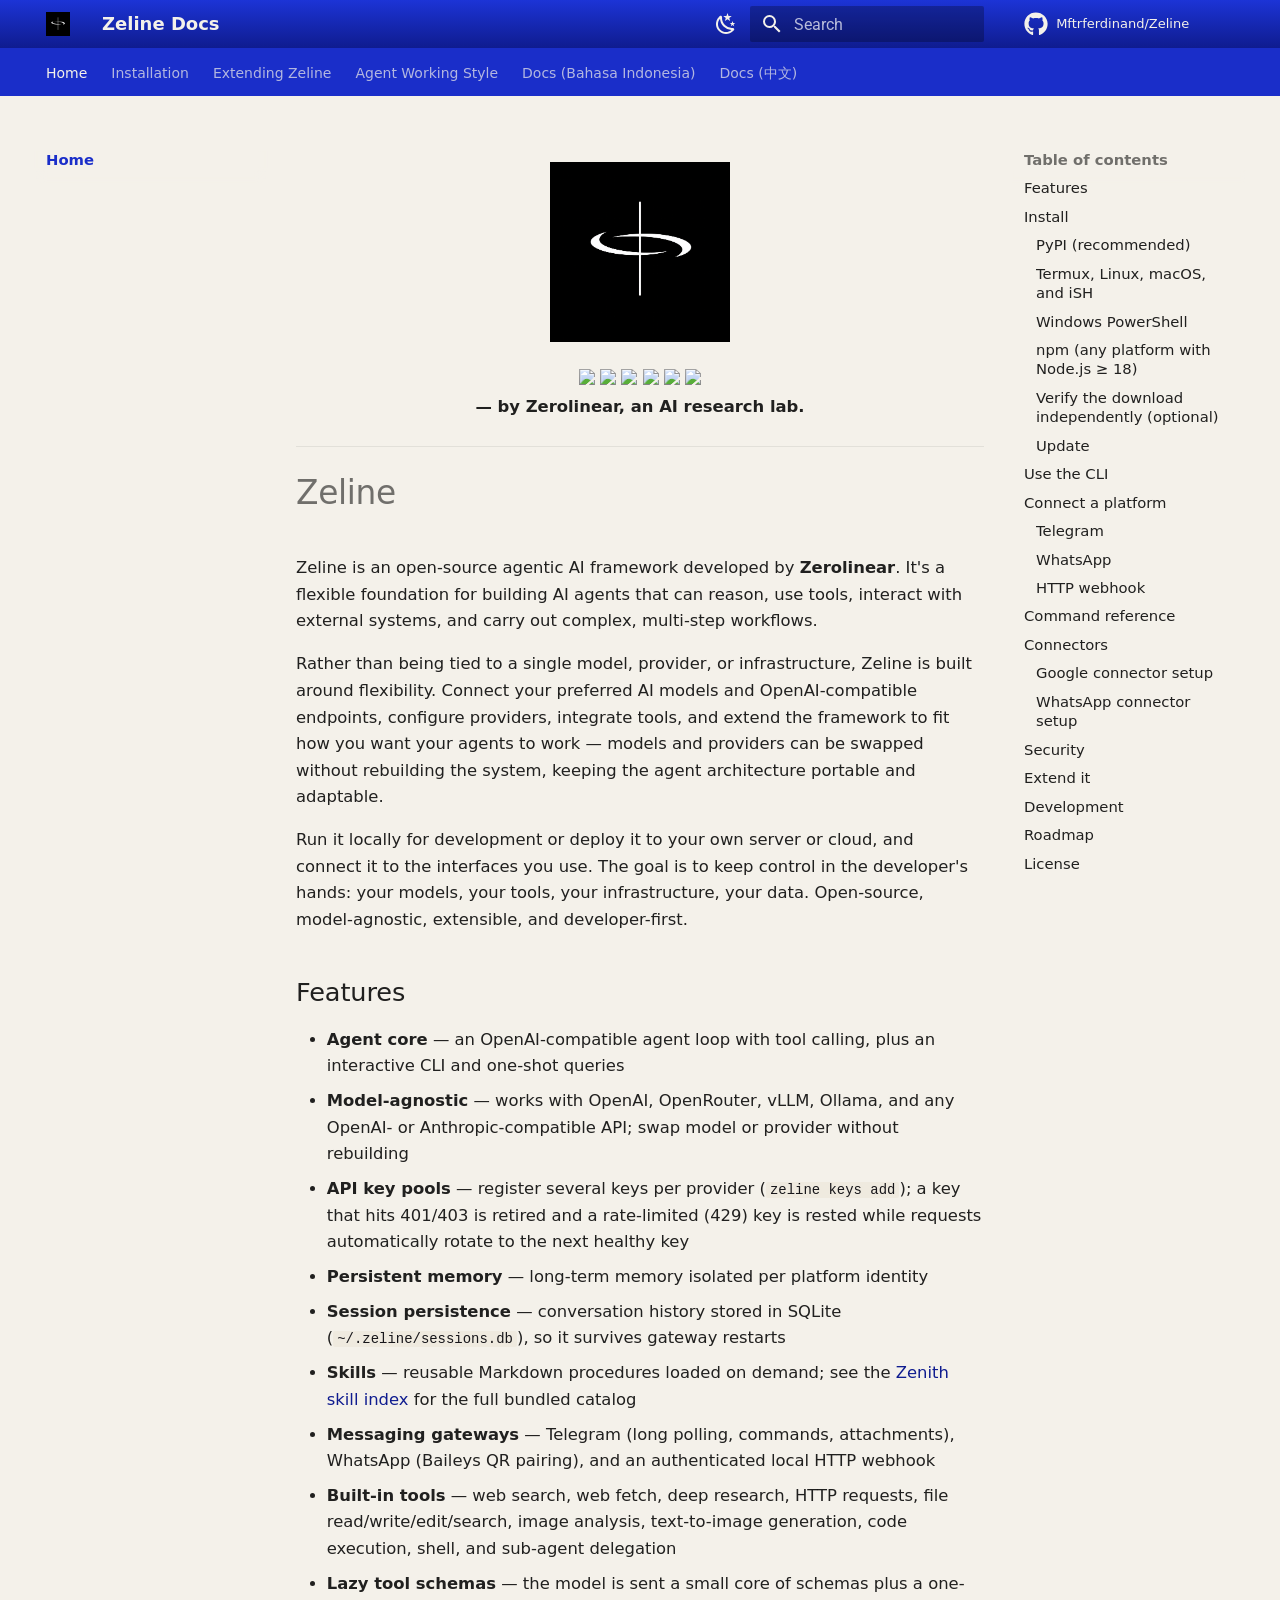
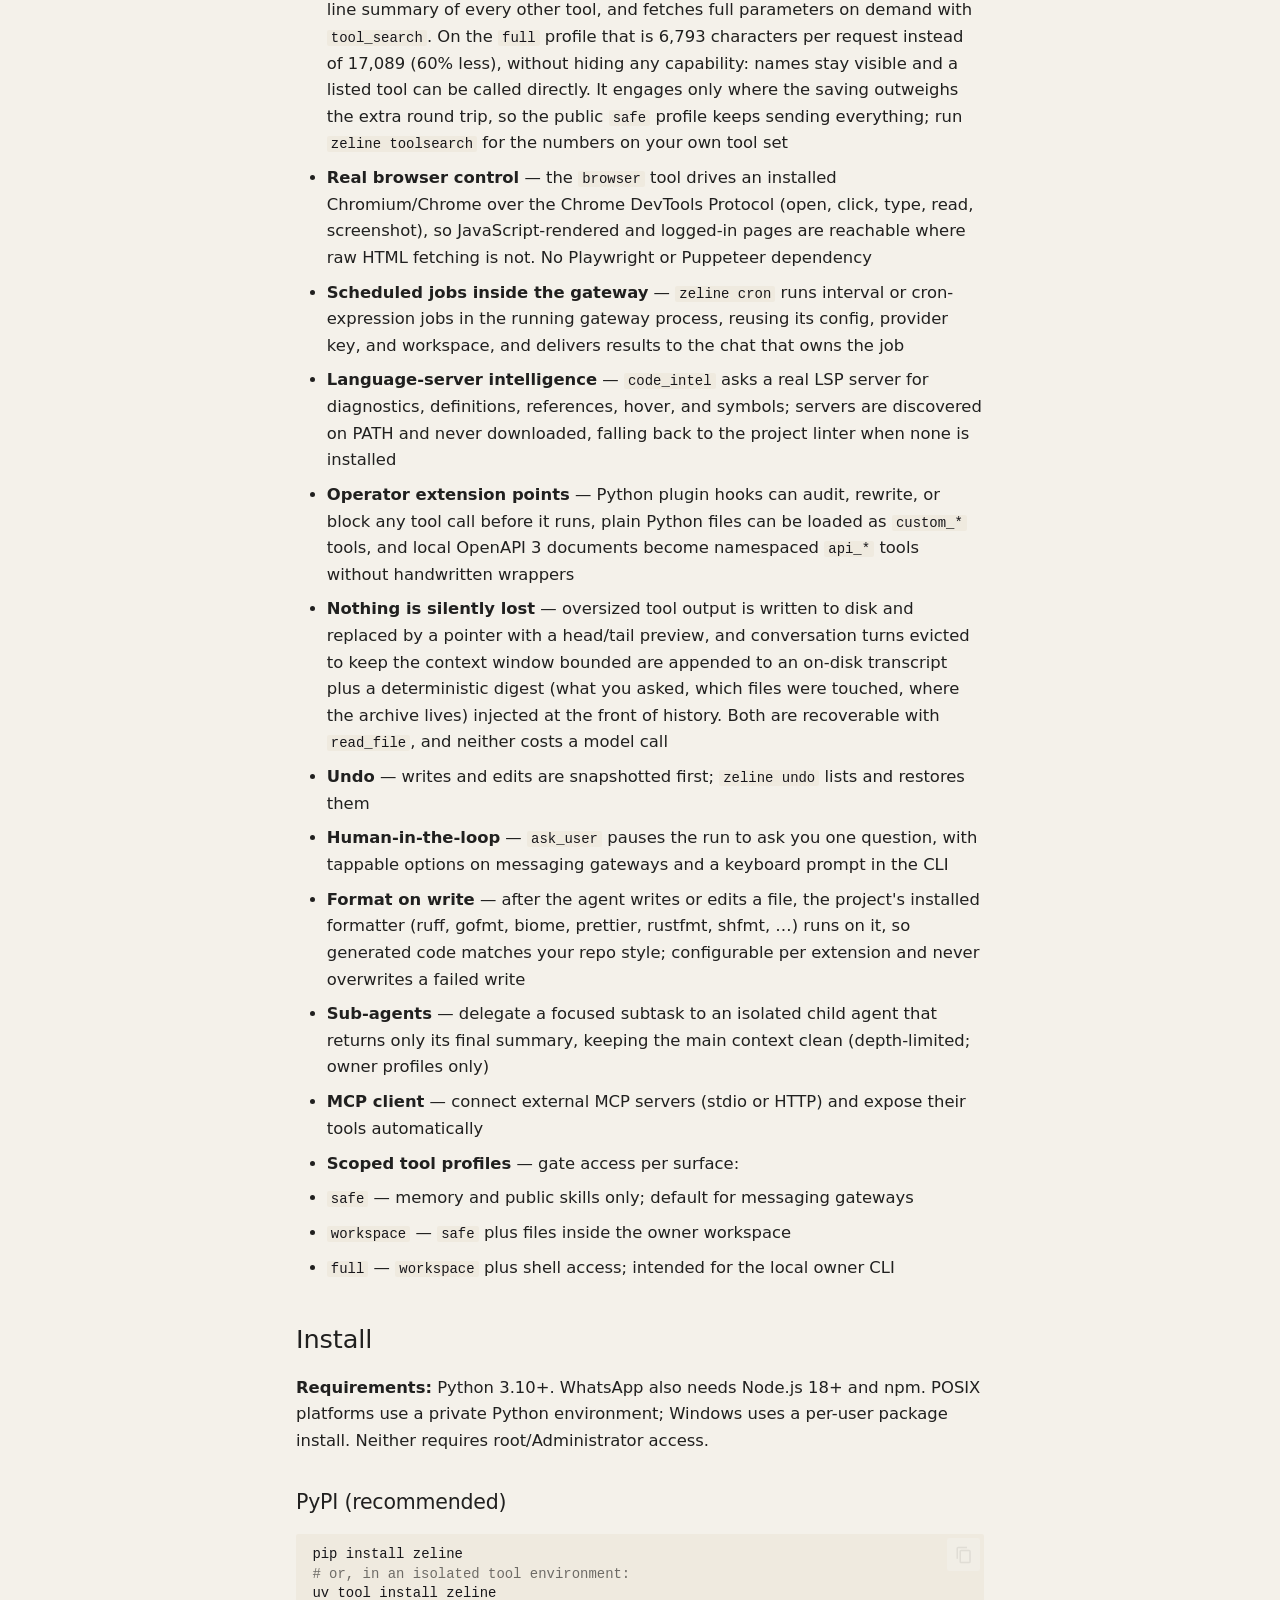
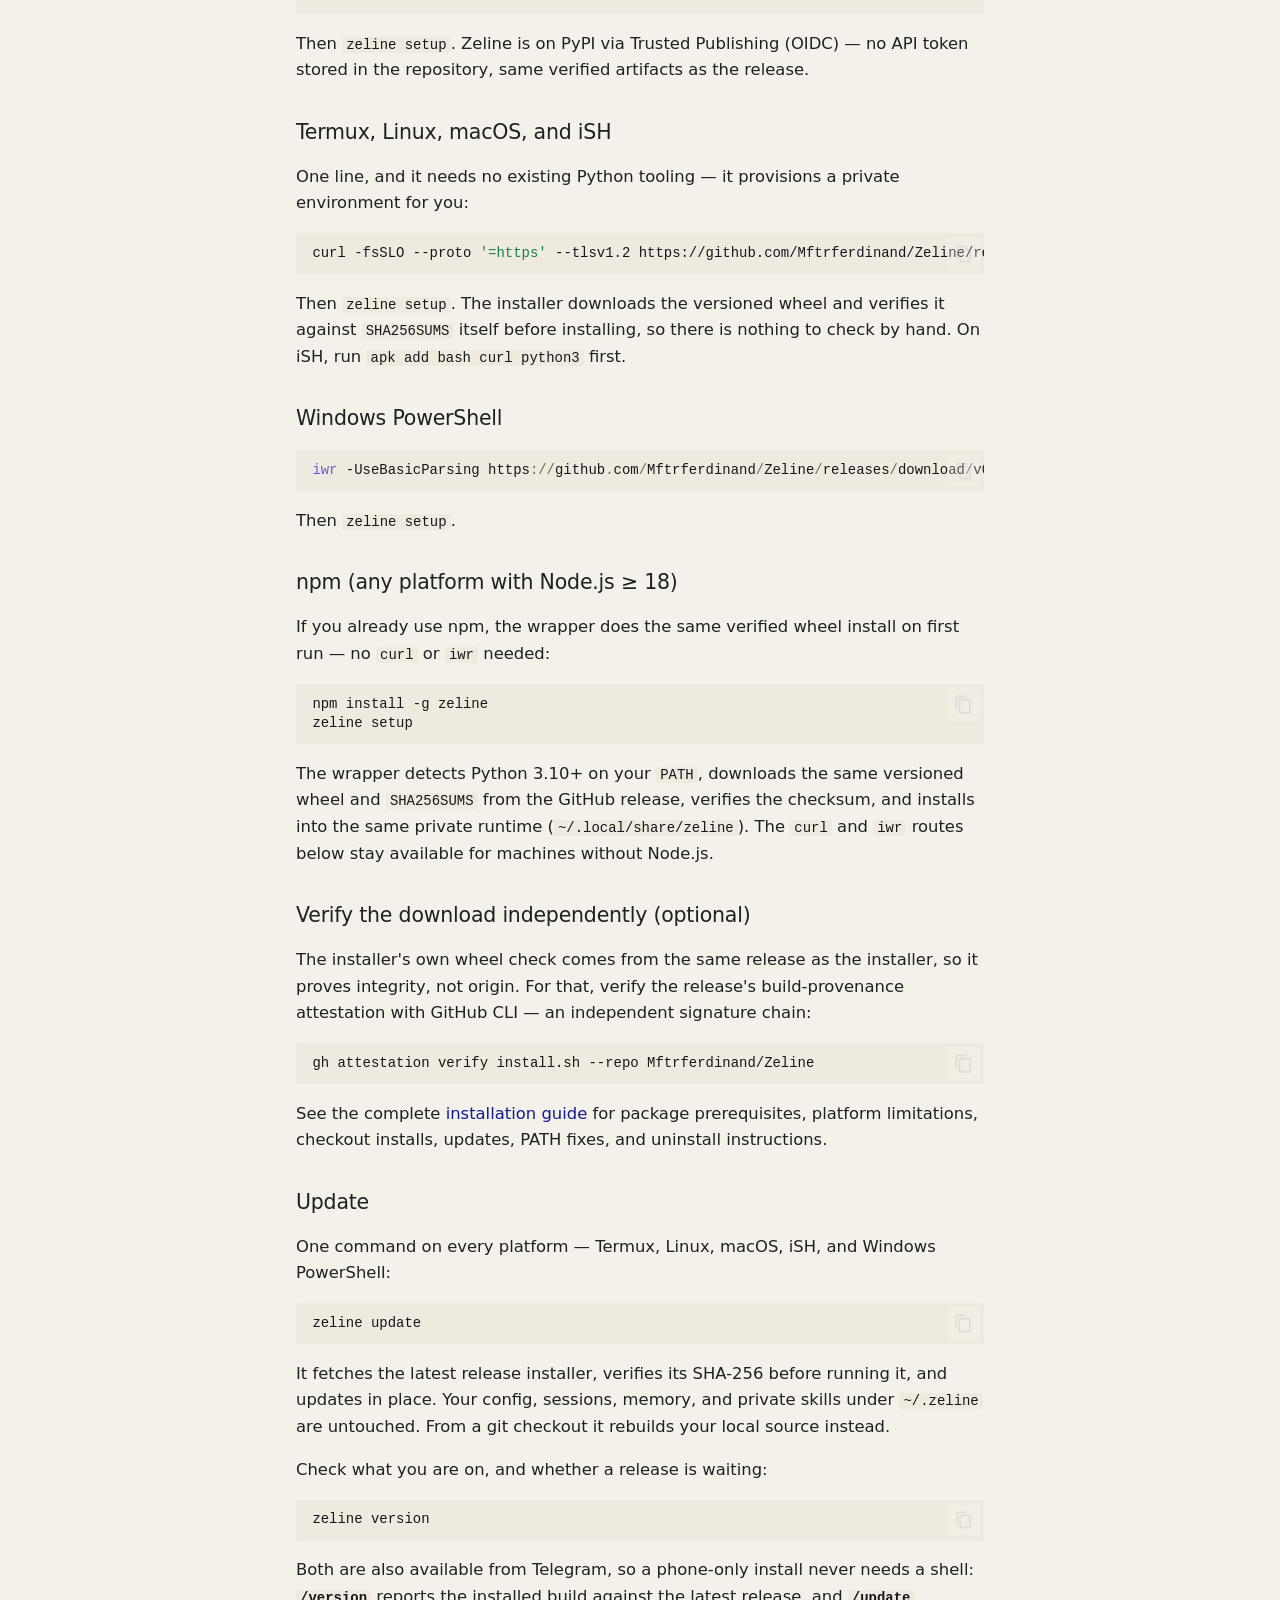
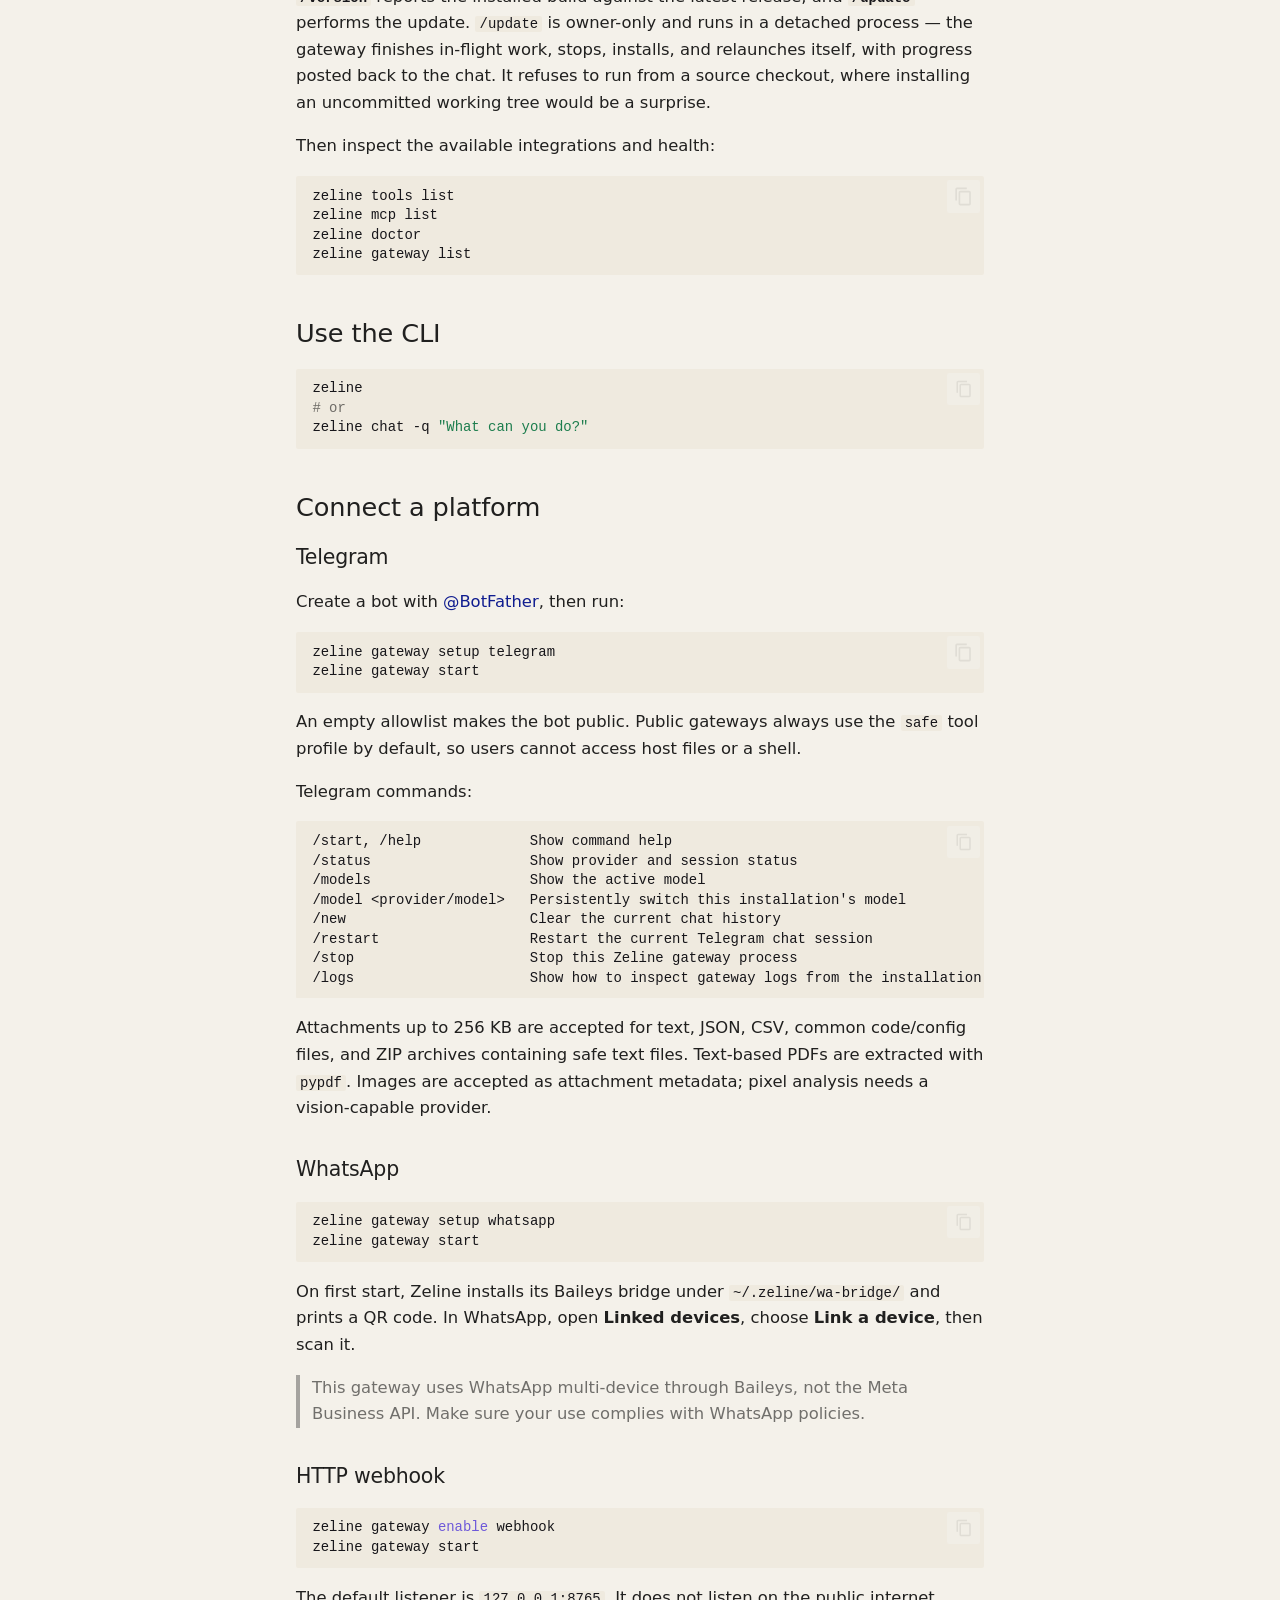
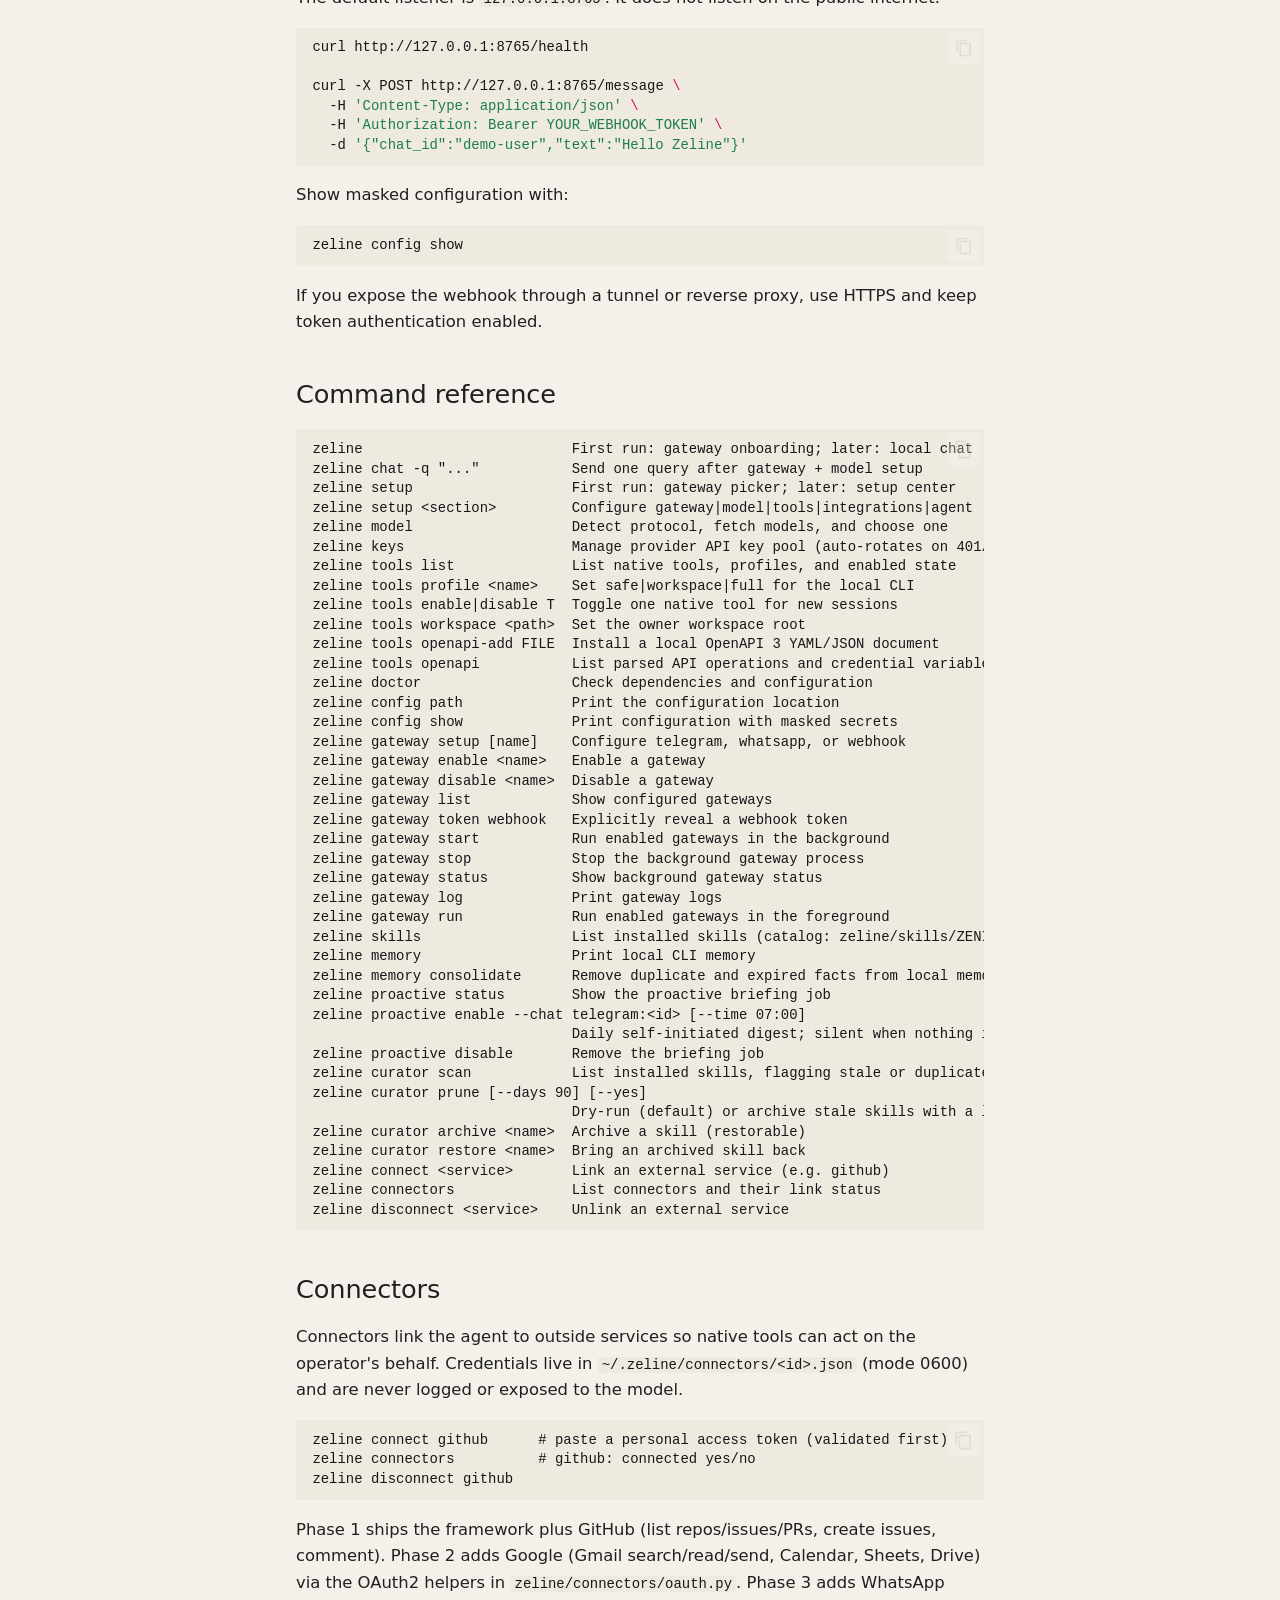
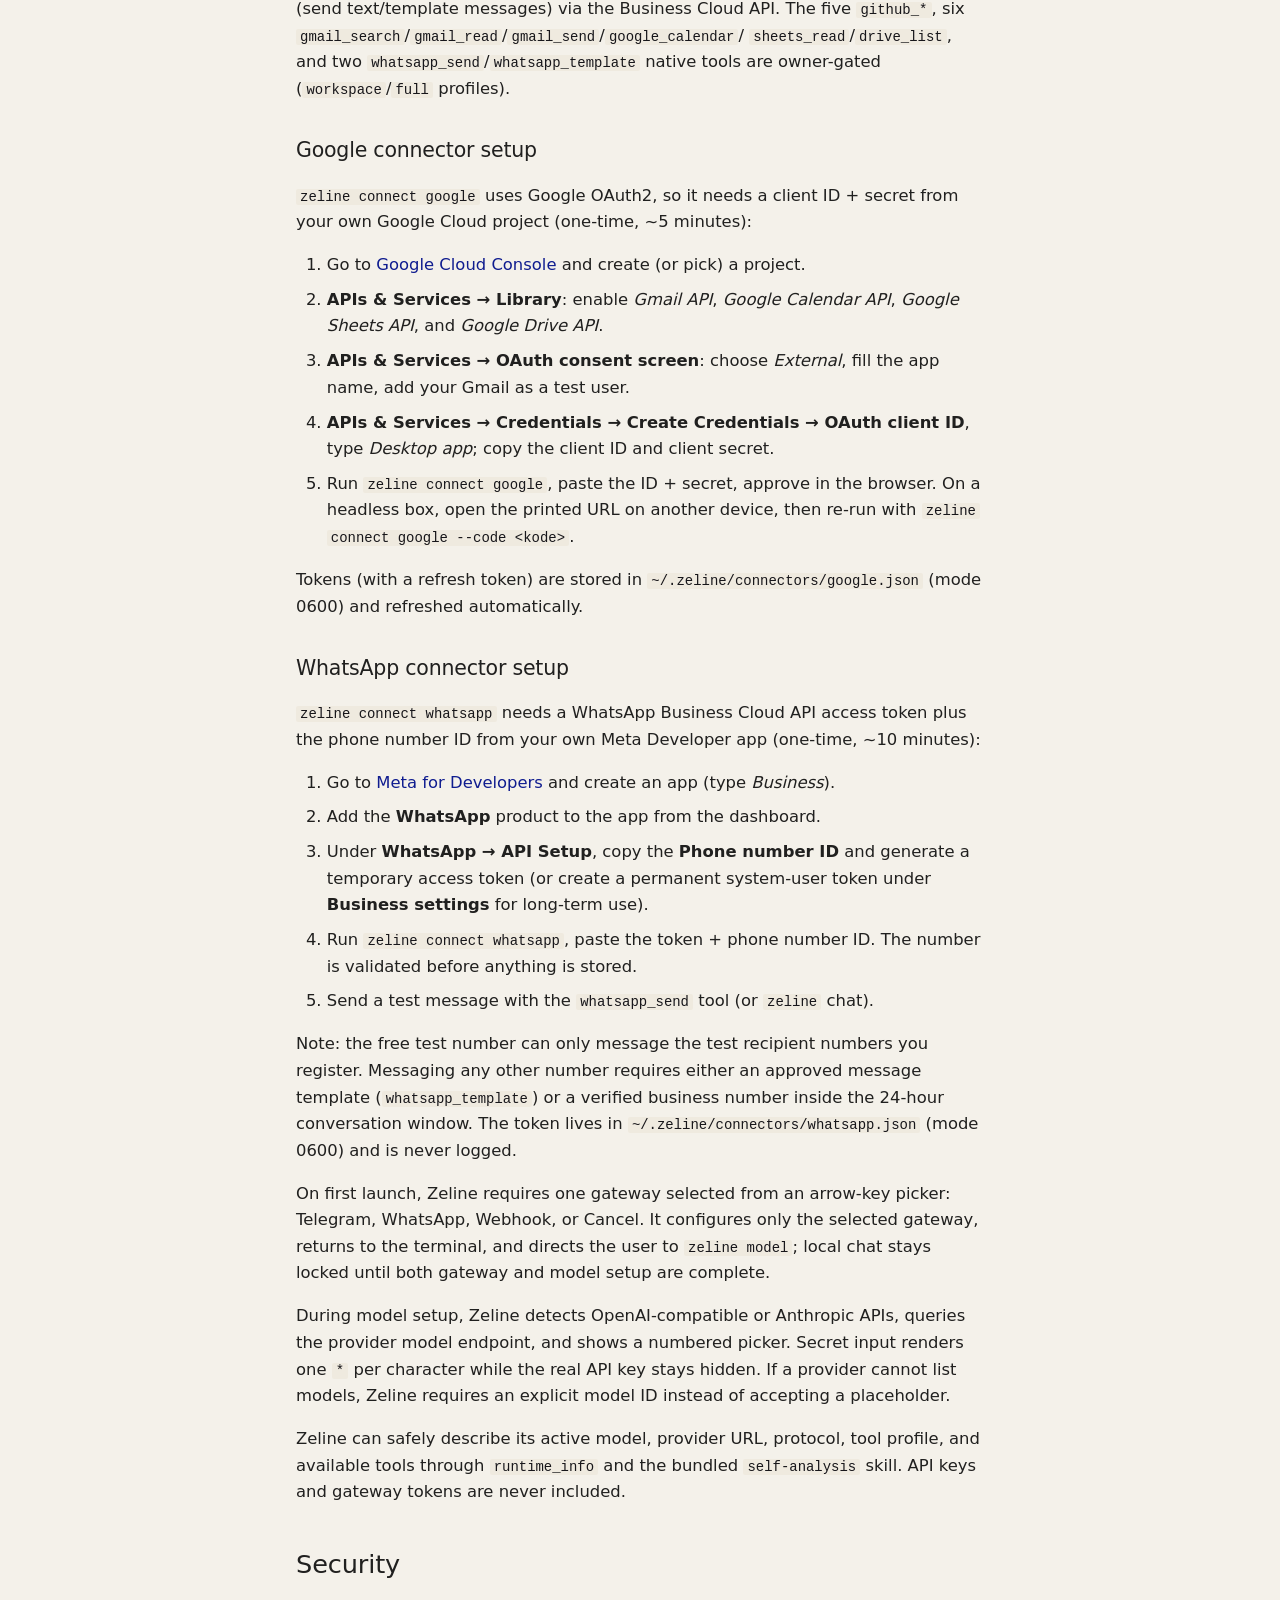
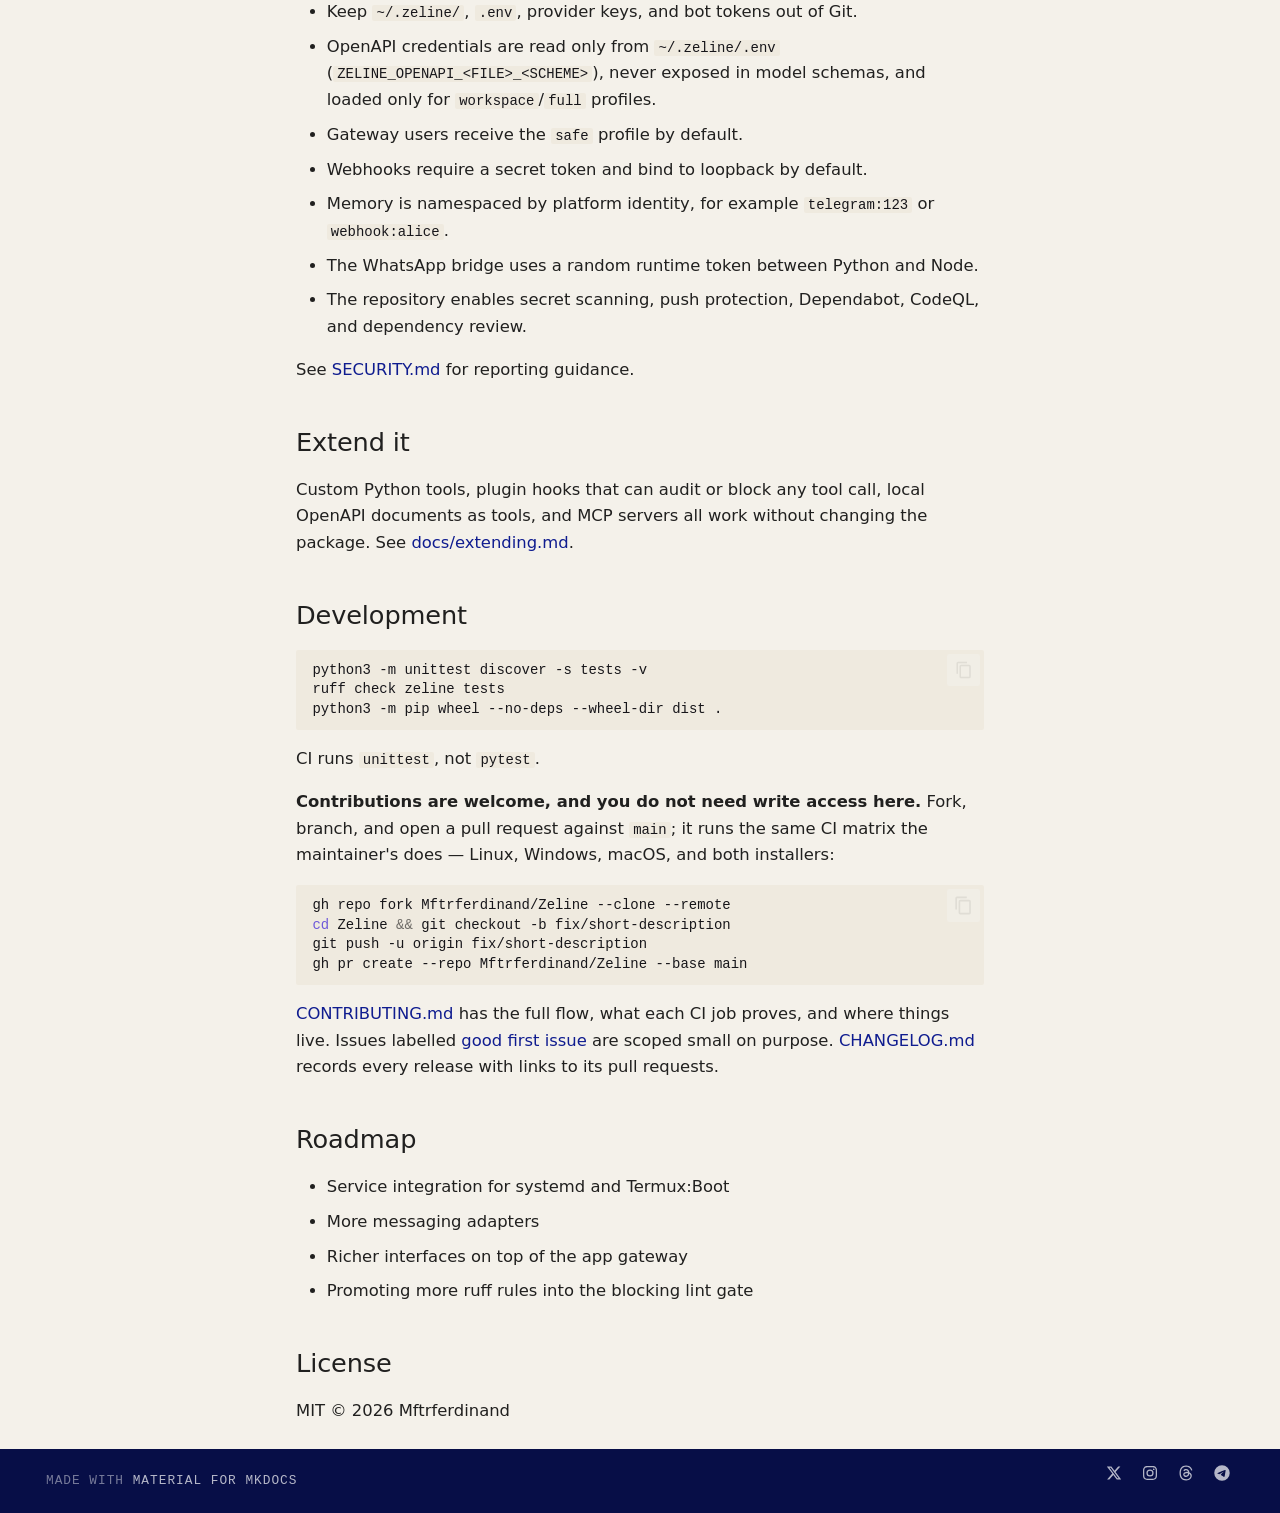
==== commit 0d102798: "Deploy Zeline docs site (docs.zeline.dev)" ====
--- a/index.html
+++ b/index.html
@@ -20,7 +20,7 @@
         
       
       
-      <link rel="icon" href="assets/zerolinear-logo.png">
+      <link rel="icon" href="assets/logo-mark.png">
       <meta name="generator" content="mkdocs-1.6.1, mkdocs-material-9.7.7">
     
     
@@ -50,6 +50,8 @@
         <style>:root{--md-text-font:"Roboto";--md-code-font:"Roboto Mono"}</style>
       
     
+    
+      <link rel="stylesheet" href="stylesheets/zeline.css">
     
     <script>__md_scope=new URL(".",location),__md_hash=e=>[...e].reduce(((e,_)=>(e<<5)-e+_.charCodeAt(0)),0),__md_get=(e,_=localStorage,t=__md_scope)=>JSON.parse(_.getItem(t.pathname+"."+e)),__md_set=(e,_,t=localStorage,a=__md_scope)=>{try{t.setItem(a.pathname+"."+e,JSON.stringify(_))}catch(e){}}</script>
     
@@ -92,7 +94,7 @@
   <nav class="md-header__inner md-grid" aria-label="Header">
     <a href="https://zeline.dev" title="Zeline Docs" class="md-header__button md-logo" aria-label="Zeline Docs" data-md-component="logo">
       
-  <img src="assets/zerolinear-logo.png" alt="logo">
+  <img src="assets/logo-mark.png" alt="logo">
 
     </a>
     <label class="md-header__button md-icon" for="__drawer">
@@ -354,7 +356,7 @@
   <label class="md-nav__title" for="__drawer">
     <a href="https://zeline.dev" title="Zeline Docs" class="md-nav__button md-logo" aria-label="Zeline Docs" data-md-component="logo">
       
-  <img src="assets/zerolinear-logo.png" alt="logo">
+  <img src="assets/logo-mark.png" alt="logo">
 
     </a>
     Zeline Docs
@@ -1147,11 +1149,11 @@
 
 
 <p align="center">
-  <img src="assets/zerolinear-logo.png" alt="Zerolinear" width="760">
+  <img src="assets/logo-mark.png" alt="Zerolinear" width="180">
 </p>
 
 <p align="center">
-  <a href="https://github.com/Mftrferdinand/Zeline/tree/main/docs"><img src="https://img.shields.io/badge/Docs-zeline.zerolinear.com-1D4ED8?style=flat&labelColor=334155"></a>
+  <a href="https://docs.zeline.dev/"><img src="https://img.shields.io/badge/Docs-docs.zeline.dev-1D4ED8?style=flat&labelColor=334155"></a>
   <a href="https://t.me/zerolinear"><img src="https://img.shields.io/badge/Community-0A84FF?style=flat&labelColor=334155&logo=telegram&logoColor=white"></a>
   <a href="LICENSE"><img src="https://img.shields.io/badge/License-MIT-1D4ED8?style=flat&labelColor=334155"></a>
   <a href="README.md"><img src="https://img.shields.io/badge/Lang-EN-0A84FF?style=flat&labelColor=334155"></a>
@@ -1491,6 +1493,55 @@
   
 </div>
       
+        
+<div class="md-social">
+  
+    
+    
+    
+    
+      
+      
+    
+    <a href="https://x.com/zelineai" target="_blank" rel="noopener" title="x.com" class="md-social__link">
+      <svg xmlns="http://www.w3.org/2000/svg" viewBox="0 0 448 512"><!--! Font Awesome Free 7.1.0 by @fontawesome - https://fontawesome.com License - https://fontawesome.com/license/free (Icons: CC BY 4.0, Fonts: SIL OFL 1.1, Code: MIT License) Copyright 2025 Fonticons, Inc.--><path d="M357.2 48h70.6L273.6 224.2 455 464H313L201.7 318.6 74.5 464H3.8l164.9-188.5L-5.2 48h145.6l100.5 132.9zm-24.8 373.8h39.1L119.1 88h-42z"/></svg>
+    </a>
+  
+    
+    
+    
+    
+      
+      
+    
+    <a href="https://instagram.com/zeline.ai" target="_blank" rel="noopener" title="instagram.com" class="md-social__link">
+      <svg xmlns="http://www.w3.org/2000/svg" viewBox="0 0 448 512"><!--! Font Awesome Free 7.1.0 by @fontawesome - https://fontawesome.com License - https://fontawesome.com/license/free (Icons: CC BY 4.0, Fonts: SIL OFL 1.1, Code: MIT License) Copyright 2025 Fonticons, Inc.--><path d="M224.3 141a115 115 0 1 0-.6 230 115 115 0 1 0 .6-230m-.6 40.4a74.6 74.6 0 1 1 .6 149.2 74.6 74.6 0 1 1-.6-149.2m93.4-45.1a26.8 26.8 0 1 1 53.6 0 26.8 26.8 0 1 1-53.6 0m129.7 27.2c-1.7-35.9-9.9-67.7-36.2-93.9-26.2-26.2-58-34.4-93.9-36.2-37-2.1-147.9-2.1-184.9 0-35.8 1.7-67.6 9.9-93.9 36.1s-34.4 58-36.2 93.9c-2.1 37-2.1 147.9 0 184.9 1.7 35.9 9.9 67.7 36.2 93.9s58 34.4 93.9 36.2c37 2.1 147.9 2.1 184.9 0 35.9-1.7 67.7-9.9 93.9-36.2 26.2-26.2 34.4-58 36.2-93.9 2.1-37 2.1-147.8 0-184.8M399 388c-7.8 19.6-22.9 34.7-42.6 42.6-29.5 11.7-99.5 9-132.1 9s-102.7 2.6-132.1-9c-19.6-7.8-34.7-22.9-42.6-42.6-11.7-29.5-9-99.5-9-132.1s-2.6-102.7 9-132.1c7.8-19.6 22.9-34.7 42.6-42.6 29.5-11.7 99.5-9 132.1-9s102.7-2.6 132.1 9c19.6 7.8 34.7 22.9 42.6 42.6 11.7 29.5 9 99.5 9 132.1s2.7 102.7-9 132.1"/></svg>
+    </a>
+  
+    
+    
+    
+    
+      
+      
+    
+    <a href="https://threads.com/zeline.ai" target="_blank" rel="noopener" title="threads.com" class="md-social__link">
+      <svg xmlns="http://www.w3.org/2000/svg" viewBox="0 0 448 512"><!--! Font Awesome Free 7.1.0 by @fontawesome - https://fontawesome.com License - https://fontawesome.com/license/free (Icons: CC BY 4.0, Fonts: SIL OFL 1.1, Code: MIT License) Copyright 2025 Fonticons, Inc.--><path d="M331.5 235.7c2.2.9 4.2 1.9 6.3 2.8 29.2 14.1 50.6 35.2 61.8 61.4 15.7 36.5 17.2 95.8-30.3 143.2-36.2 36.2-80.3 52.5-142.6 53h-.3c-70.2-.5-124.1-24.1-160.4-70.2-32.3-41-48.9-98.1-49.5-169.6v-.5c.5-71.5 17.1-128.6 49.4-169.6 36.3-46.1 90.3-69.7 160.5-70.2h.3c70.3.5 124.9 24 162.3 69.9 18.4 22.7 32 50 40.6 81.7l-40.4 10.8c-7.1-25.8-17.8-47.8-32.2-65.4-29.2-35.8-73-54.2-130.5-54.6-57 .5-100.1 18.8-128.2 54.4C72.1 146.1 58.5 194.3 58 256c.5 61.7 14.1 109.9 40.3 143.3 28 35.6 71.2 53.9 128.2 54.4 51.4-.4 85.4-12.6 113.7-40.9 32.3-32.2 31.7-71.8 21.4-95.9-6.1-14.2-17.1-26-31.9-34.9-3.7 26.9-11.8 48.3-24.7 64.8-17.1 21.8-41.4 33.6-72.7 35.3-23.6 1.3-46.3-4.4-63.9-16-20.8-13.8-33-34.8-34.3-59.3-2.5-48.3 35.7-83 95.2-86.4 21.1-1.2 40.9-.3 59.2 2.8-2.4-14.8-7.3-26.6-14.6-35.2-10-11.7-25.6-17.7-46.2-17.8h-.7c-16.6 0-39 4.6-53.3 26.3l-34.4-23.6c19.2-29.1 50.3-45.1 87.8-45.1h.8c62.6.4 99.9 39.5 103.7 107.7l-.2.2zm-156 68.8c1.3 25.1 28.4 36.8 54.6 35.3 25.6-1.4 54.6-11.4 59.5-73.2-13.2-2.9-27.8-4.4-43.4-4.4-4.8 0-9.6.1-14.4.4-42.9 2.4-57.2 23.2-56.2 41.8z"/></svg>
+    </a>
+  
+    
+    
+    
+    
+      
+      
+    
+    <a href="https://t.me/zerolinear" target="_blank" rel="noopener" title="t.me" class="md-social__link">
+      <svg xmlns="http://www.w3.org/2000/svg" viewBox="0 0 512 512"><!--! Font Awesome Free 7.1.0 by @fontawesome - https://fontawesome.com License - https://fontawesome.com/license/free (Icons: CC BY 4.0, Fonts: SIL OFL 1.1, Code: MIT License) Copyright 2025 Fonticons, Inc.--><path d="M256 8a248 248 0 1 0 0 496 248 248 0 1 0 0-496m115 168.7c-3.7 39.2-19.9 134.4-28.1 178.3-3.5 18.6-10.3 24.8-16.9 25.4-14.4 1.3-25.3-9.5-39.3-18.7-21.8-14.3-34.2-23.2-55.3-37.2-24.5-16.1-8.6-25 5.3-39.5 3.7-3.8 67.1-61.5 68.3-66.7.2-.7.3-3.1-1.2-4.4s-3.6-.8-5.1-.5c-2.2.5-37.1 23.5-104.6 69.1-9.9 6.8-18.9 10.1-26.9 9.9-8.9-.2-25.9-5-38.6-9.1-15.5-5-27.9-7.7-26.8-16.3.6-4.5 6.7-9 18.4-13.7 72.3-31.5 120.5-52.3 144.6-62.3 68.9-28.6 83.2-33.6 92.5-33.8 2.1 0 6.6.5 9.6 2.9 2 1.7 3.2 4.1 3.5 6.7.5 3.2.6 6.5.4 9.8z"/></svg>
+    </a>
+  
+</div>
+      
     </div>
   </div>
 </footer>
--- a/stylesheets/zeline.css
+++ b/stylesheets/zeline.css
@@ -0,0 +1,124 @@
+/* Zeline docs — brand alignment with zeline.dev
+   Paper cream, cobalt blue, Inter Tight + JetBrains Mono */
+
+:root {
+  --md-primary-fg-color: #1a2ec9;
+  --md-primary-bg-color: #f4f1ea;
+  --md-typeset-a-color: #0f1c8f;
+  --md-code-bg-color: #efeadf;
+  --md-default-bg-color: #f4f1ea;
+  --md-default-fg-color: #17161a;
+}
+
+[data-md-color-scheme="default"] {
+  --md-default-bg-color: #f4f1ea;
+  --md-primary-fg-color: #1a2ec9;
+  --md-primary-bg-color: #f4f1ea;
+  --md-code-bg-color: #efeadf;
+  --md-typeset-a-color: #0f1c8f;
+  --md-code-fg-color: #17161a;
+}
+
+[data-md-color-scheme="slate"] {
+  --md-default-bg-color: #0c1568;
+  --md-primary-fg-color: #eef1ff;
+  --md-primary-bg-color: #0f1c8f;
+  --md-code-bg-color: #12228f;
+  --md-typeset-a-color: #7c93ff;
+  --md-code-fg-color: #eef1ff;
+  --md-default-fg-color: #eef1ff;
+}
+
+body {
+  font-family: "Inter Tight", system-ui, -apple-system, sans-serif !important;
+}
+
+code, pre, .md-typeset code {
+  font-family: "JetBrains Mono", ui-monospace, monospace !important;
+}
+
+.md-typeset {
+  font-size: .82rem;
+  line-height: 1.62;
+}
+
+/* header bar: deep cobalt like the blue-zone on zeline.dev */
+.md-header {
+  background: linear-gradient(180deg, #1c34d6 0%, #0f1c8f 100%);
+  box-shadow: none;
+}
+
+/* nav sidebar paper tint, active item cobalt */
+.md-nav {
+  font-size: .74rem;
+}
+.md-nav__item--active > .md-nav__link {
+  color: #1a2ec9;
+  font-weight: 600;
+}
+
+/* hero logo block on home page */
+.md-header__logo { opacity: .95; }
+
+/* eyebrow-like section headers */
+.md-typeset h1 {
+  letter-spacing: -.01em;
+  font-weight: 500;
+}
+.md-typeset h2 {
+  font-weight: 500;
+  letter-spacing: -.005em;
+}
+
+/* links keep the ink feel, hover accent */
+.md-typeset a {
+  text-decoration: none;
+}
+.md-typeset a:hover {
+  color: #0A84FF;
+}
+
+/* footer align with lab site */
+.md-footer {
+  background: #0a1568;
+}
+.md-footer-meta {
+  font-family: "JetBrains Mono", monospace;
+  font-size: 11px;
+  letter-spacing: .09em;
+  text-transform: uppercase;
+}
+
+/* admonitions get a softer paper border */
+.md-typeset .admonition,
+.md-typeset details {
+  border-radius: 10px;
+  box-shadow: none;
+  border: 1px solid #e2ddd0;
+}
+
+/* social row in footer meta */
+.zeline-social {
+  display: flex;
+  gap: 16px;
+  flex-wrap: wrap;
+  padding: 8px 0;
+  font-family: "JetBrains Mono", monospace;
+  font-size: 11px;
+  letter-spacing: .08em;
+  text-transform: uppercase;
+}
+.zeline-social a {
+  color: #9fb0ff !important;
+}
+
+/* hero image on home */
+.zeline-hero {
+  text-align: center;
+  margin: 0 auto 1.2em;
+}
+.zeline-hero img {
+  width: 320px;
+  max-width: 70%;
+  height: auto;
+}
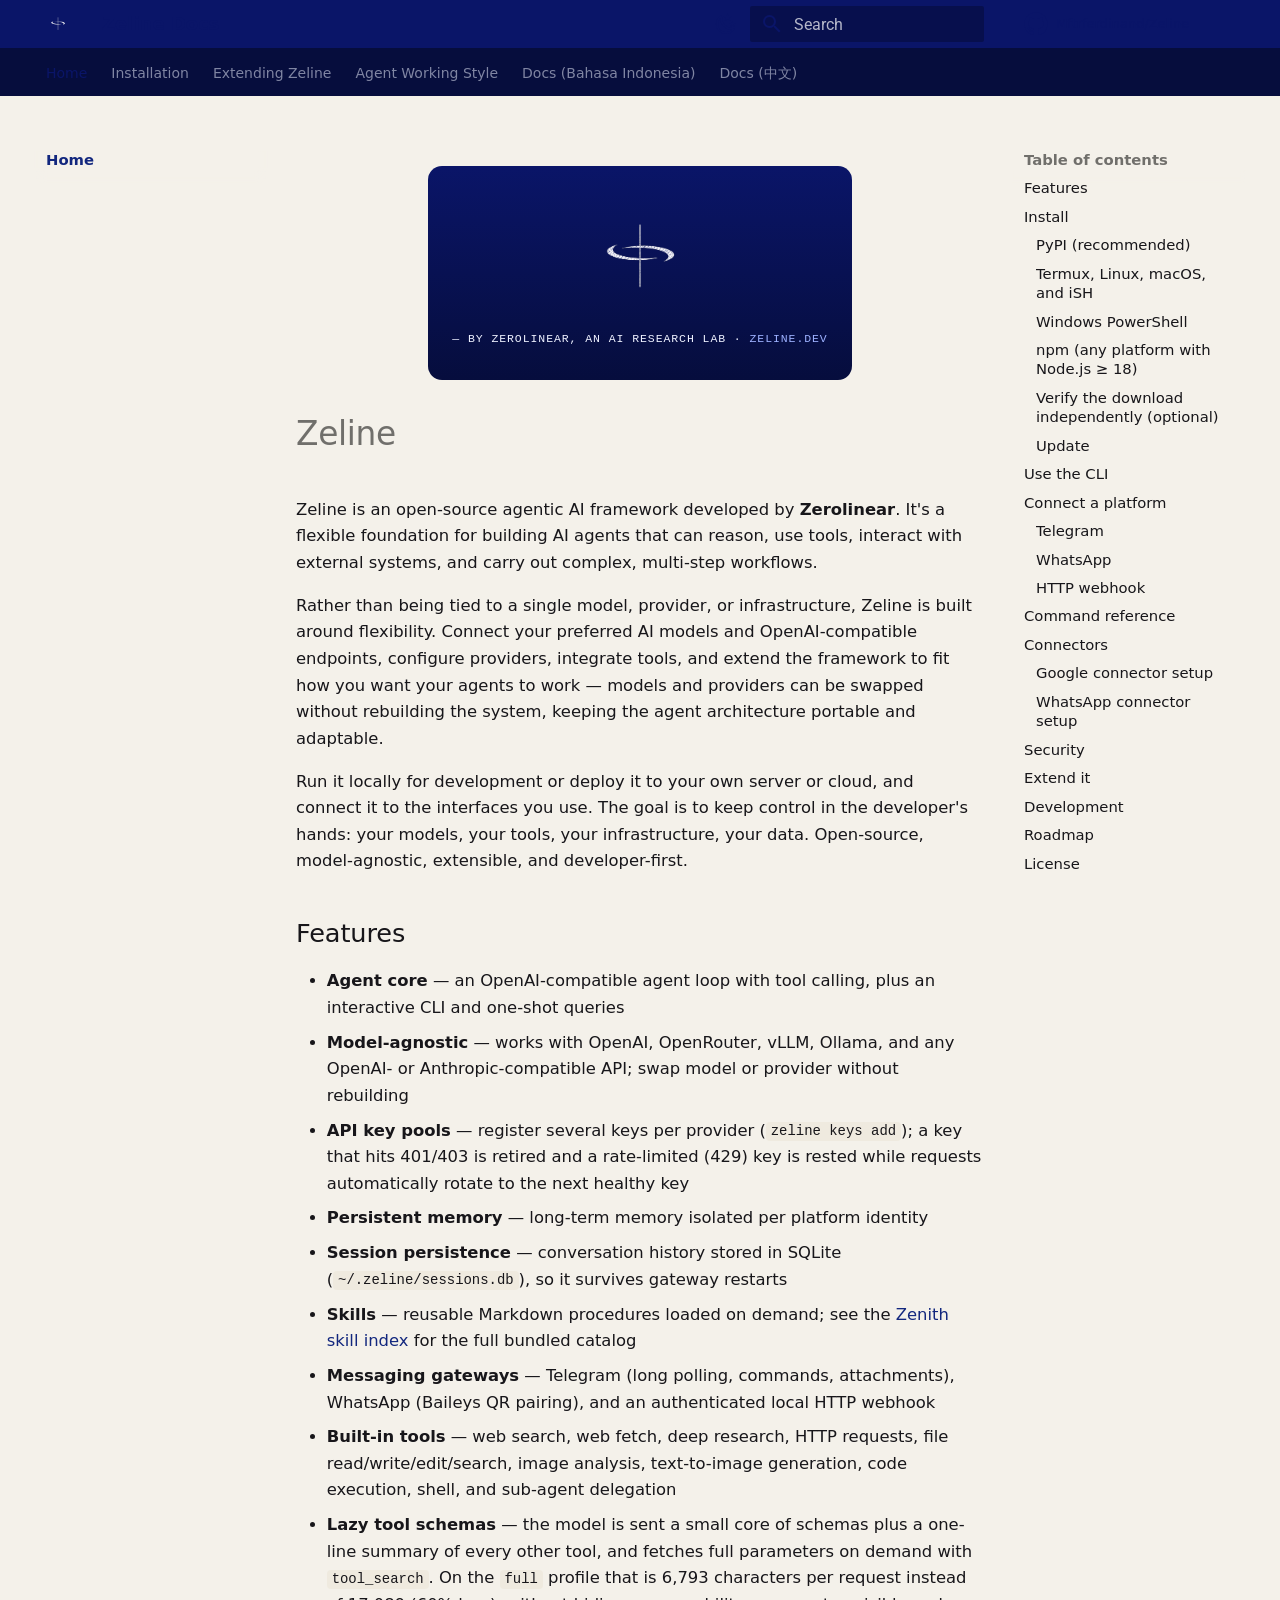
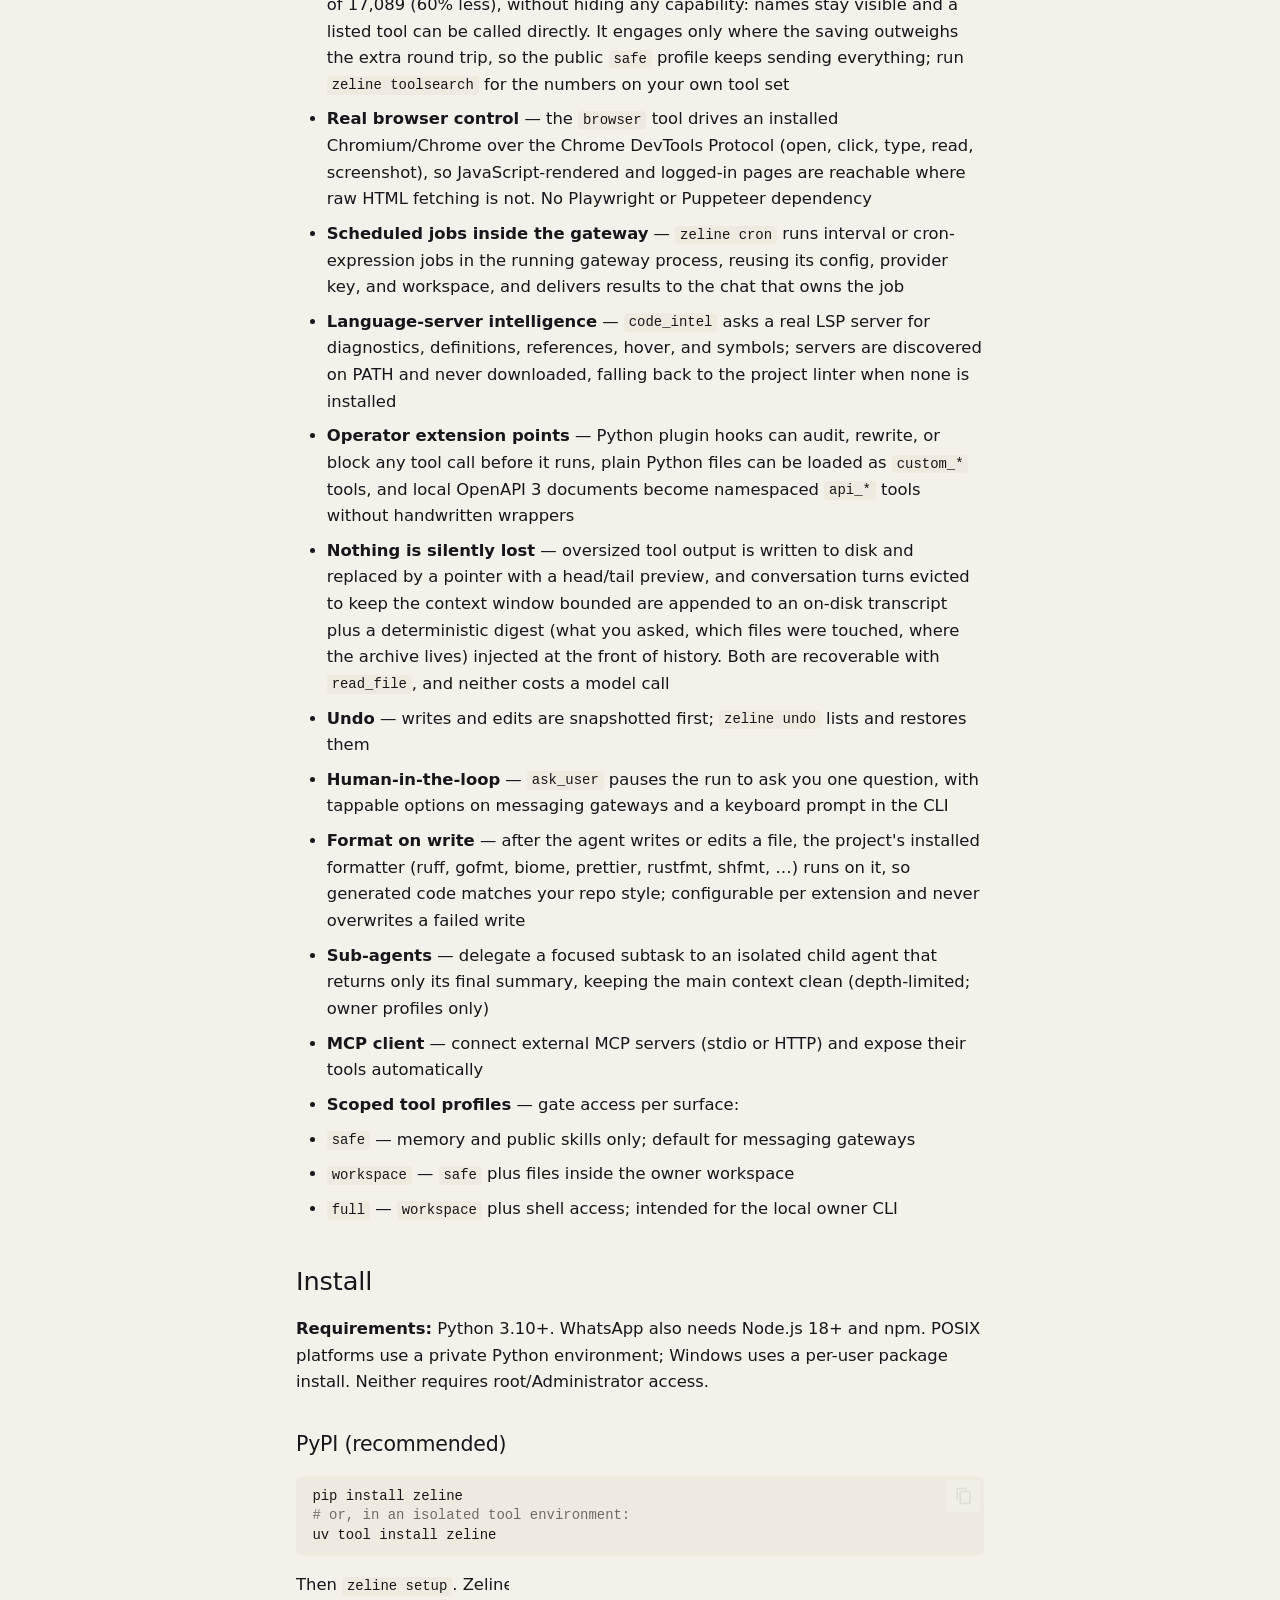
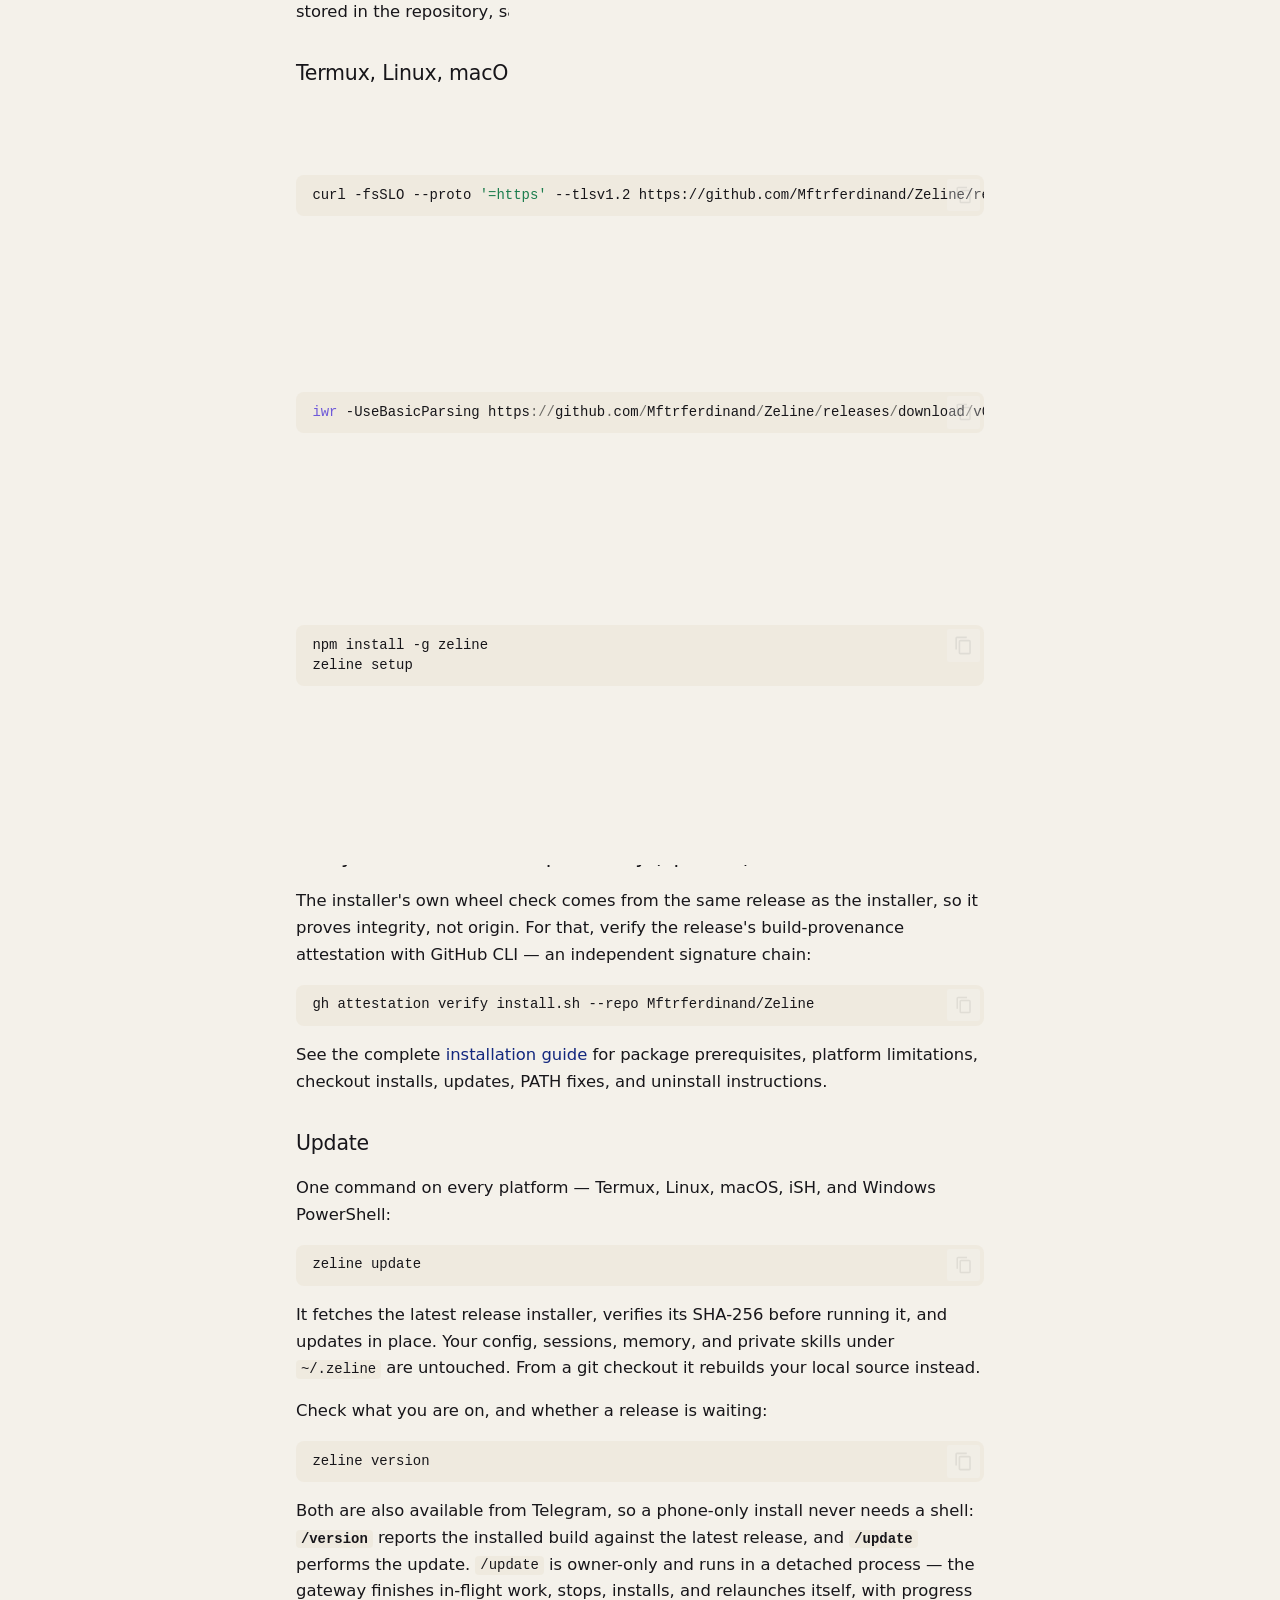
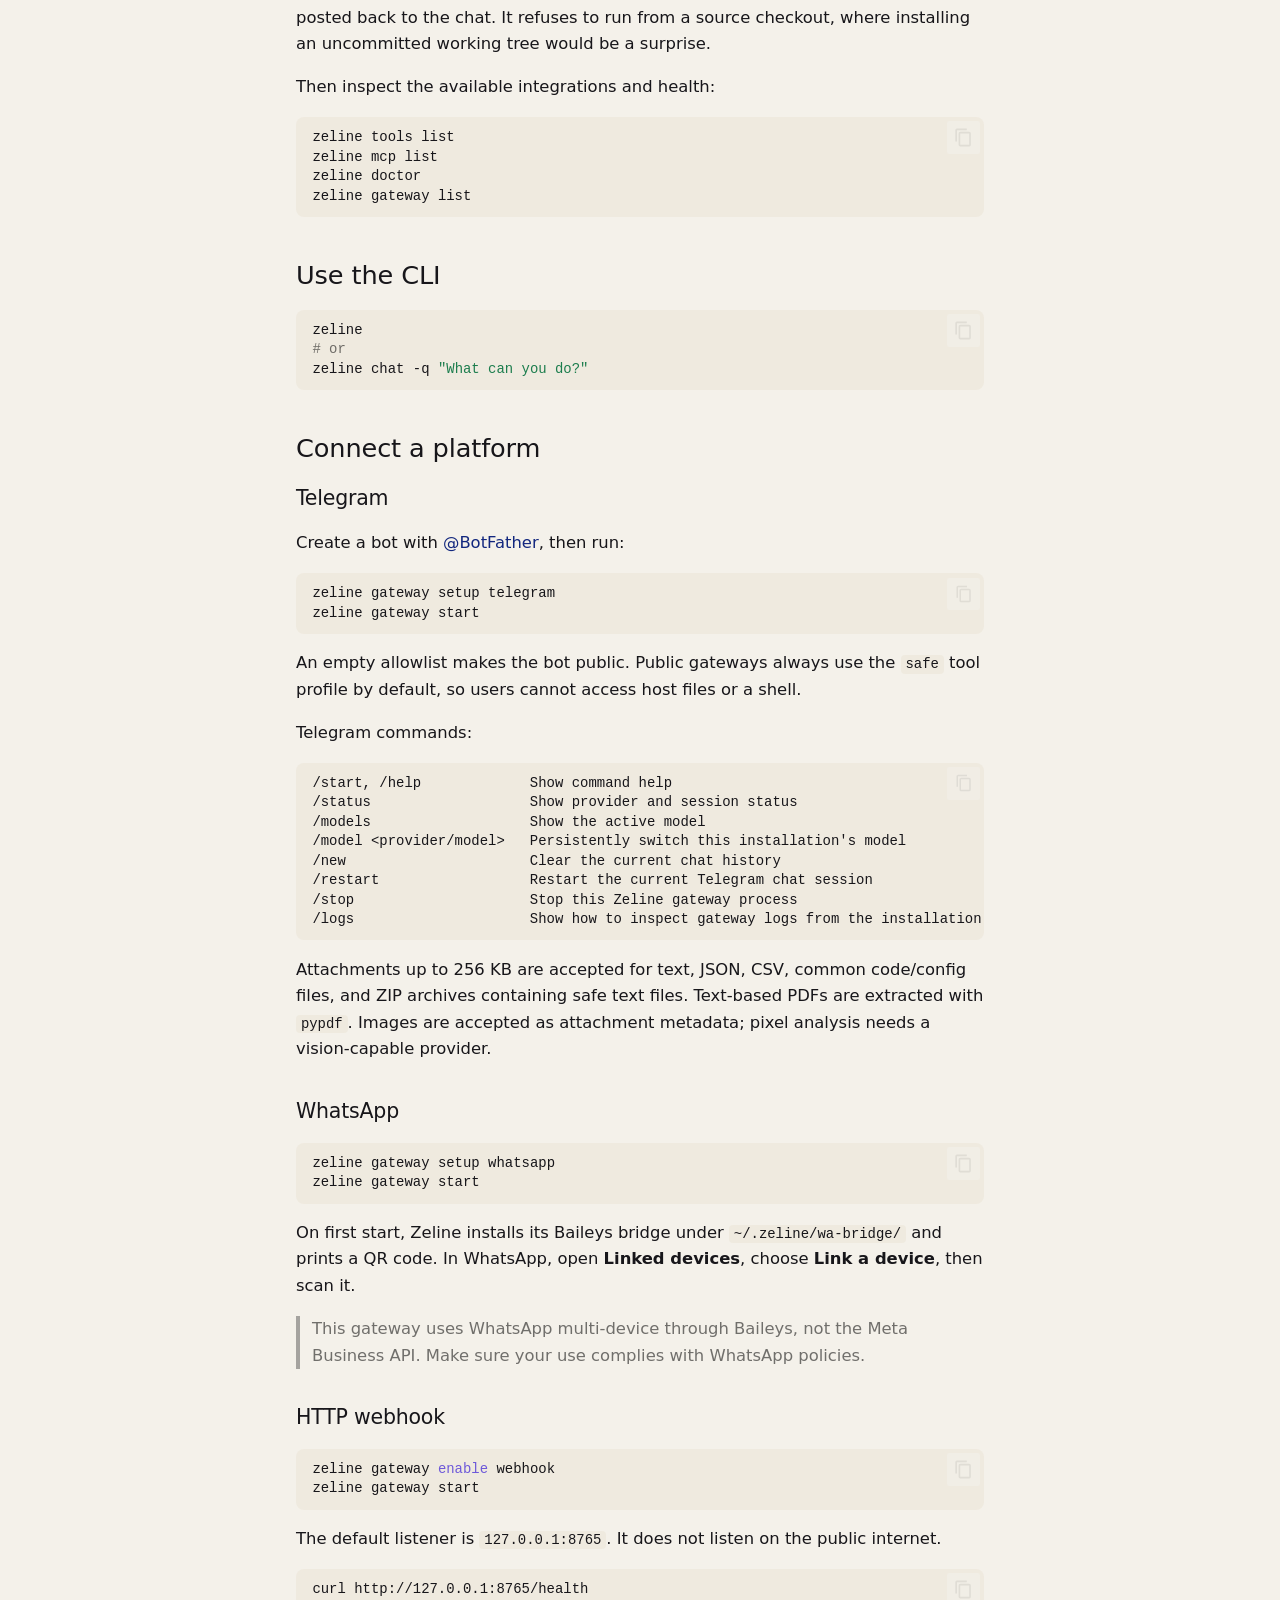
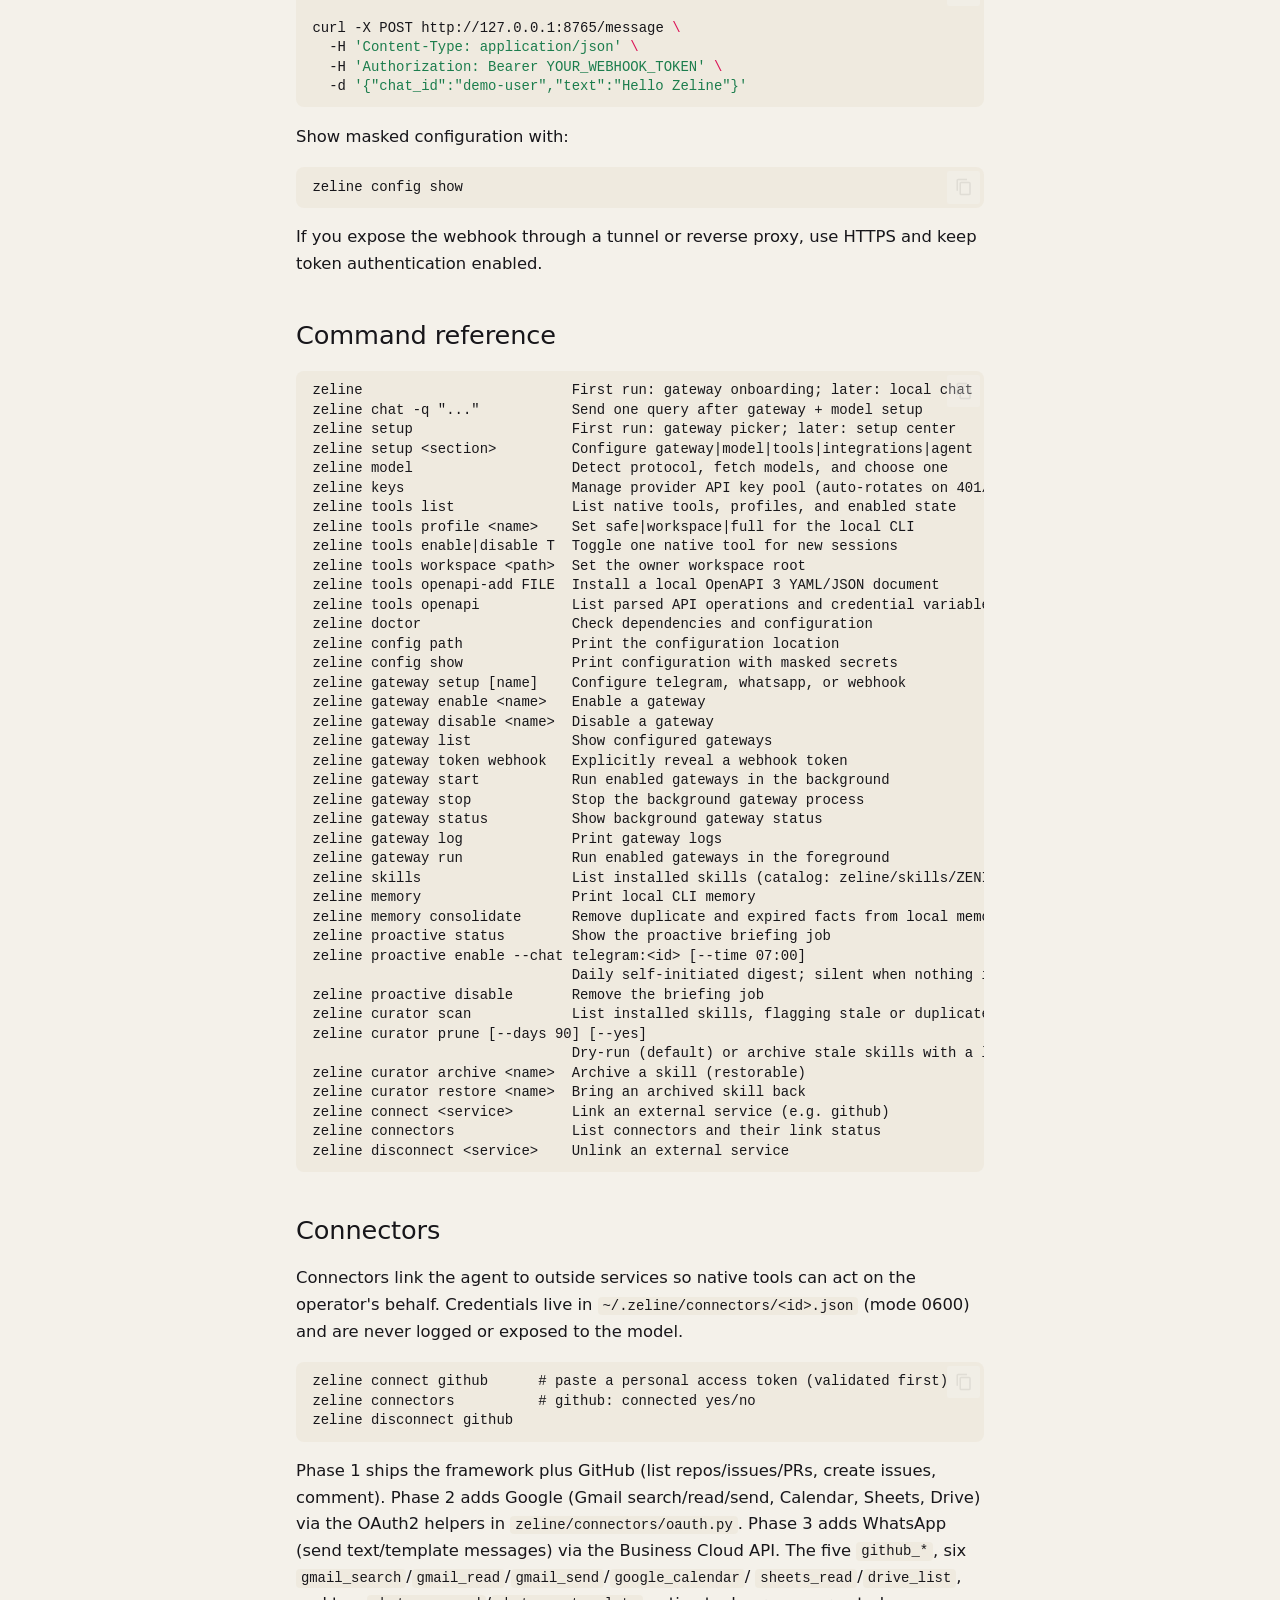
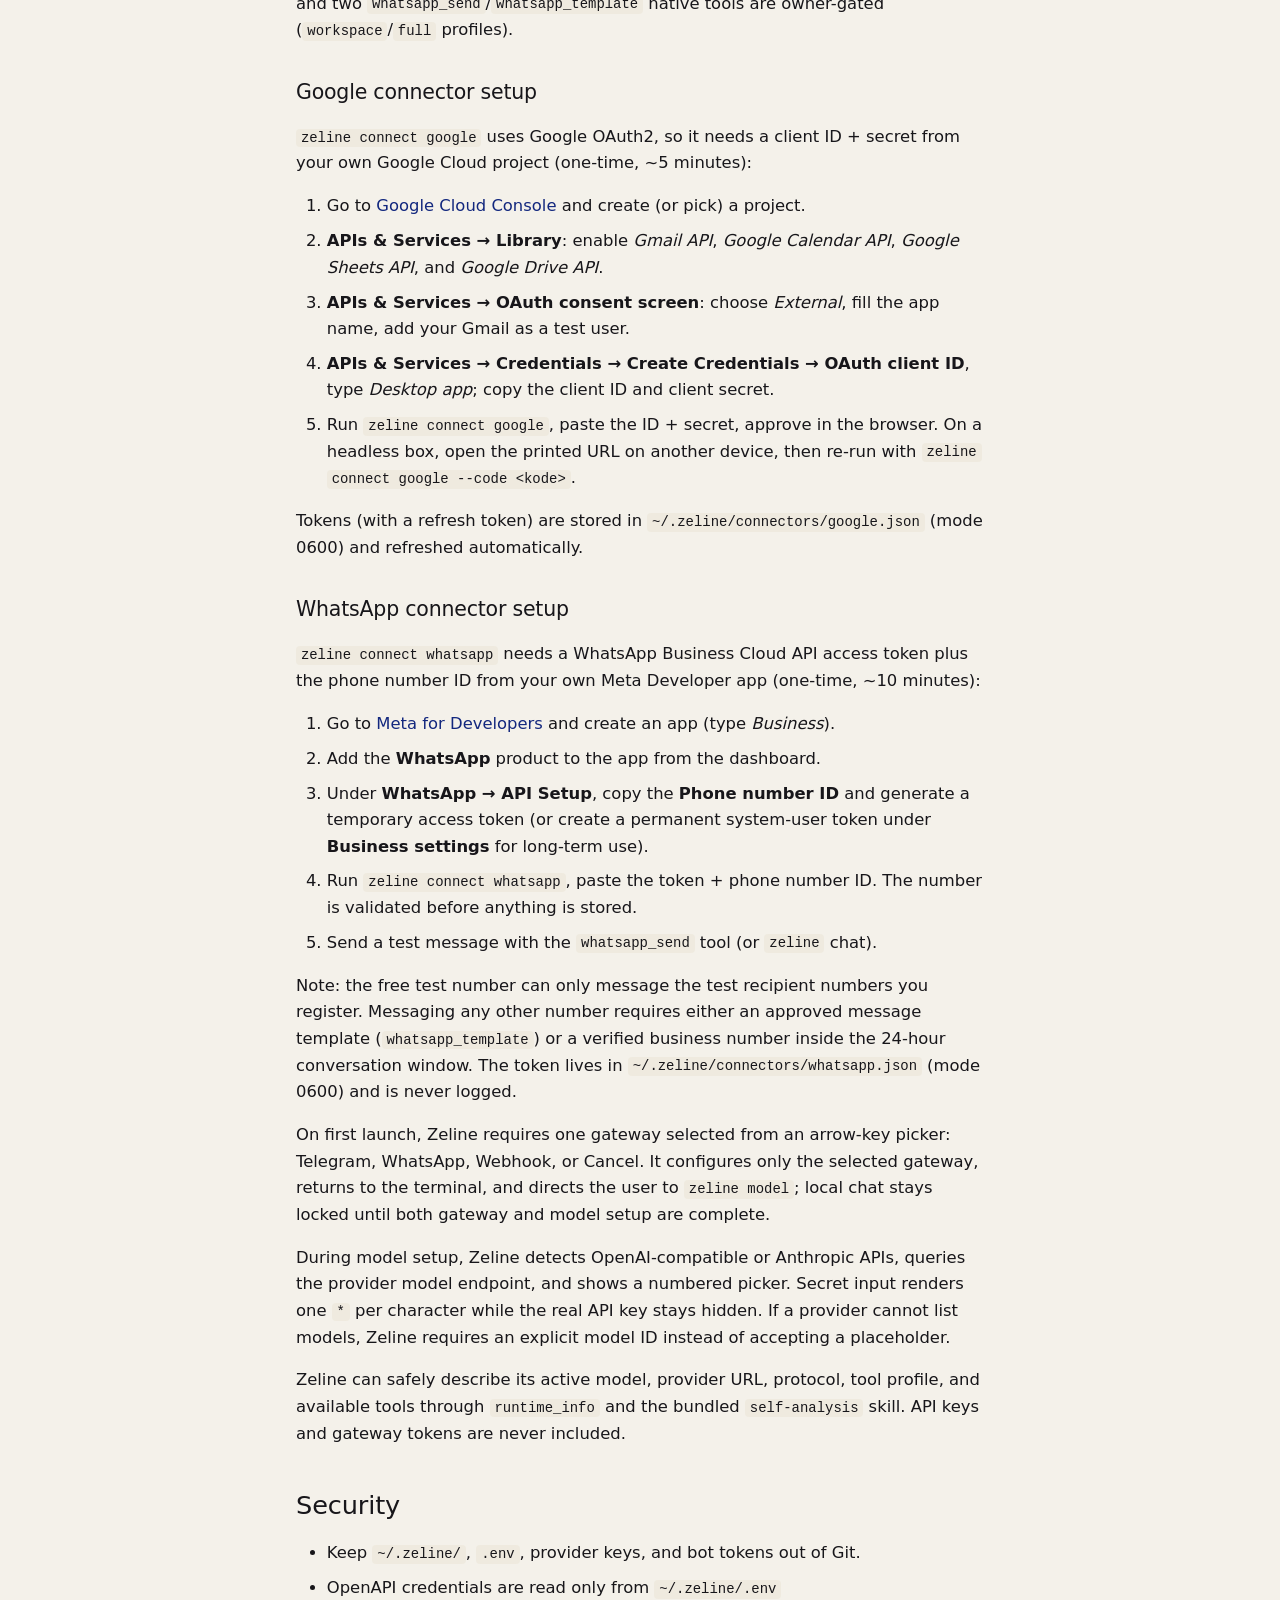
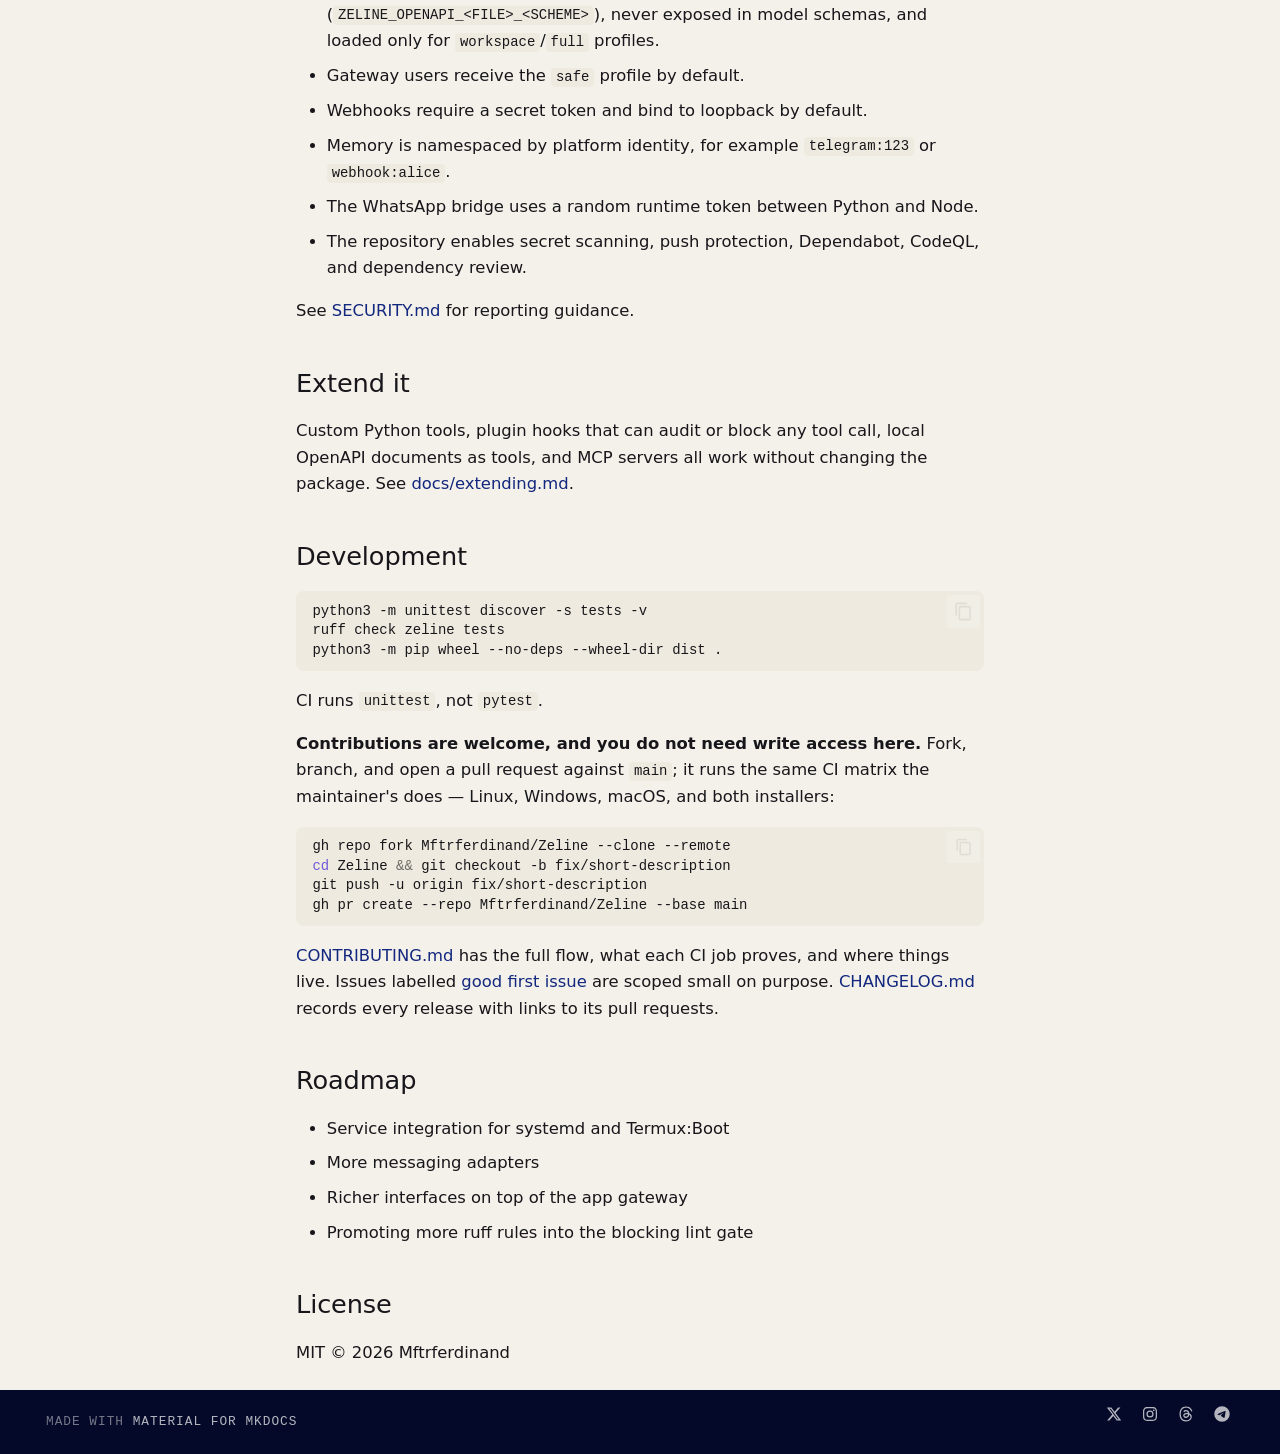
==== commit d6b24cda: "Deploy Zeline docs site (docs.zeline.dev)" ====
--- a/index.html
+++ b/index.html
@@ -20,7 +20,7 @@
         
       
       
-      <link rel="icon" href="assets/logo-mark.png">
+      <link rel="icon" href="assets/logo-icon-navy.png">
       <meta name="generator" content="mkdocs-1.6.1, mkdocs-material-9.7.7">
     
     
@@ -1148,22 +1148,11 @@
 
 
 
-<p align="center">
-  <img src="assets/logo-mark.png" alt="Zerolinear" width="180">
-</p>
-
-<p align="center">
-  <a href="https://docs.zeline.dev/"><img src="https://img.shields.io/badge/Docs-docs.zeline.dev-1D4ED8?style=flat&labelColor=334155"></a>
-  <a href="https://t.me/zerolinear"><img src="https://img.shields.io/badge/Community-0A84FF?style=flat&labelColor=334155&logo=telegram&logoColor=white"></a>
-  <a href="LICENSE"><img src="https://img.shields.io/badge/License-MIT-1D4ED8?style=flat&labelColor=334155"></a>
-  <a href="README.md"><img src="https://img.shields.io/badge/Lang-EN-0A84FF?style=flat&labelColor=334155"></a>
-  <a href="docs/README.id.md"><img src="https://img.shields.io/badge/Lang-ID-1D4ED8?style=flat&labelColor=334155"></a>
-  <a href="docs/README.zh.md"><img src="https://img.shields.io/badge/Lang-中文-0A84FF?style=flat&labelColor=334155"></a>
-  <br>
-  <strong>— by Zerolinear, an AI research lab.</strong>
-</p>
-
-<hr />
+<div class="zeline-hero">
+  <img src="assets/logo-mark-navy.png" alt="Zerolinear" draggable="false">
+  <p class="zeline-hero-sub">— by Zerolinear, an AI research lab · <a href="https://zeline.dev">zeline.dev</a></p>
+</div>
+
 <h1 id="zeline">Zeline<a class="headerlink" href="#zeline" title="Permanent link">&para;</a></h1>
 <p>Zeline is an open-source agentic AI framework developed by <strong>Zerolinear</strong>. It's a flexible foundation for building AI agents that can reason, use tools, interact with external systems, and carry out complex, multi-step workflows.</p>
 <p>Rather than being tied to a single model, provider, or infrastructure, Zeline is built around flexibility. Connect your preferred AI models and OpenAI-compatible endpoints, configure providers, integrate tools, and extend the framework to fit how you want your agents to work — models and providers can be swapped without rebuilding the system, keeping the agent architecture portable and adaptable.</p>
--- a/stylesheets/zeline.css
+++ b/stylesheets/zeline.css
@@ -1,87 +1,139 @@
-/* Zeline docs — brand alignment with zeline.dev
-   Paper cream, cobalt blue, Inter Tight + JetBrains Mono */
+/* Zeline docs — brand: darknavy on paper (light) / readable deep-navy dark mode */
 
-:root {
-  --md-primary-fg-color: #1a2ec9;
-  --md-primary-bg-color: #f4f1ea;
-  --md-typeset-a-color: #0f1c8f;
+/* ---------- LIGHT MODE: dark navy on paper cream ---------- */
+:root,
+[data-md-color-scheme="default"] {
+  --zl-navy: #0a1568;        /* dark navy — main brand color */
+  --zl-navy-deep: #060d3d;
+  --zl-navy-soft: #12277e;
+
+  --md-default-bg-color: #f4f1ea;      /* paper cream from zeline.dev */
+  --md-default-fg-color: #17161a;
+  --md-primary-fg-color: #0a1568;      /* header/nav text on navy */
+  --md-primary-bg-color: #0a1568;      /* header bar = dark navy */
+  --md-accent-fg-color: #0a84ff;
+  --md-typeset-a-color: #12277e;       /* links: dark navy */
   --md-code-bg-color: #efeadf;
-  --md-default-bg-color: #f4f1ea;
-  --md-default-fg-color: #17161a;
-}
-
-[data-md-color-scheme="default"] {
-  --md-default-bg-color: #f4f1ea;
-  --md-primary-fg-color: #1a2ec9;
-  --md-primary-bg-color: #f4f1ea;
-  --md-code-bg-color: #efeadf;
-  --md-typeset-a-color: #0f1c8f;
   --md-code-fg-color: #17161a;
 }
 
+/* ---------- DARK MODE: deep near-black navy, calm & readable ---------- */
 [data-md-color-scheme="slate"] {
-  --md-default-bg-color: #0c1568;
-  --md-primary-fg-color: #eef1ff;
-  --md-primary-bg-color: #0f1c8f;
-  --md-code-bg-color: #12228f;
-  --md-typeset-a-color: #7c93ff;
-  --md-code-fg-color: #eef1ff;
-  --md-default-fg-color: #eef1ff;
+  --md-default-bg-color: #0b0f1e;      /* near-black navy, NOT saturated blue */
+  --md-default-fg-color: #e3e7f4;      /* soft off-white text */
+  --md-primary-bg-color: #060b1c;      /* header darker than page */
+  --md-primary-fg-color: #e3e7f4;
+  --md-accent-fg-color: #7c9aff;
+  --md-typeset-a-color: #9db1ff;       /* periwinkle links, easy on eyes */
+  --md-code-bg-color: #111834;
+  --md-code-fg-color: #dfe4ff;
+  --md-default-fg-color--light: #aab3cc;
+  --md-default-fg-color--lighter: #7d88a8;
 }
 
+/* ---------- Base typography ---------- */
 body {
   font-family: "Inter Tight", system-ui, -apple-system, sans-serif !important;
 }
-
 code, pre, .md-typeset code {
   font-family: "JetBrains Mono", ui-monospace, monospace !important;
 }
-
 .md-typeset {
   font-size: .82rem;
   line-height: 1.62;
 }
+.md-typeset h1 { letter-spacing: -.01em; font-weight: 500; }
+.md-typeset h2 { font-weight: 500; letter-spacing: -.005em; }
+.md-typeset a { text-decoration: none; }
+.md-typeset a:hover { color: #0a84ff; }
 
-/* header bar: deep cobalt like the blue-zone on zeline.dev */
+/* ---------- Header: solid dark navy (was bright cobalt gradient) ---------- */
 .md-header {
-  background: linear-gradient(180deg, #1c34d6 0%, #0f1c8f 100%);
+  background: #0a1568;
   box-shadow: none;
 }
+[data-md-color-scheme="slate"] .md-header {
+  background: #060b1c;
+}
 
-/* nav sidebar paper tint, active item cobalt */
-.md-nav {
-  font-size: .74rem;
-}
+/* ---------- Sidebar nav ---------- */
+.md-nav { font-size: .74rem; }
 .md-nav__item--active > .md-nav__link {
-  color: #1a2ec9;
+  color: #12277e;
   font-weight: 600;
 }
-
-/* hero logo block on home page */
-.md-header__logo { opacity: .95; }
-
-/* eyebrow-like section headers */
-.md-typeset h1 {
-  letter-spacing: -.01em;
-  font-weight: 500;
+[data-md-color-scheme="slate"] .md-nav__item--active > .md-nav__link {
+  color: #9db1ff;
 }
-.md-typeset h2 {
-  font-weight: 500;
-  letter-spacing: -.005em;
+[data-md-color-scheme="slate"] .md-nav__link {
+  color: #aab3cc;
+}
+[data-md-color-scheme="slate"] .md-nav__link:hover {
+  color: #e3e7f4;
 }
 
-/* links keep the ink feel, hover accent */
-.md-typeset a {
-  text-decoration: none;
+/* ---------- Tabs ---------- */
+.md-tabs { background: #060d3d; }
+[data-md-color-scheme="slate"] .md-tabs { background: #04081a; }
+.md-tabs__link { color: rgba(238,241,255,.75); }
+.md-tabs__link--active, .md-tabs__link:hover { color: #eef1ff; }
+
+/* ---------- Code blocks & inline code ---------- */
+.md-typeset code {
+  border-radius: 4px;
+  padding: .1em .35em;
 }
-.md-typeset a:hover {
-  color: #0A84FF;
+.md-typeset pre > code { border-radius: 8px; }
+
+/* dark mode: make sure code text is readable, not navy-on-navy */
+[data-md-color-scheme="slate"] .md-typeset code {
+  background-color: #111834;
+  color: #dfe4ff;
+}
+[data-md-color-scheme="slate"] .md-typeset pre {
+  color: #dfe4ff;
 }
 
-/* footer align with lab site */
-.md-footer {
-  background: #0a1568;
+/* ---------- Tables: soft lines, readable in both modes ---------- */
+.md-typeset table:not([class]) {
+  border-collapse: collapse;
 }
+.md-typeset table:not([class]) th {
+  background: rgba(10, 21, 104, .08);
+  color: #0a1568;
+}
+[data-md-color-scheme="slate"] .md-typeset table:not([class]) th {
+  background: rgba(124, 154, 255, .10);
+  color: #e3e7f4;
+}
+.md-typeset table:not([class]) td {
+  border-top: 1px solid #e2ddd0;
+}
+[data-md-color-scheme="slate"] .md-typeset table:not([class]) td {
+  border-top: 1px solid #1e2748;
+}
+
+/* ---------- Admonitions & details ---------- */
+.md-typeset .admonition,
+.md-typeset details {
+  border-radius: 10px;
+  box-shadow: none;
+  border: 1px solid #e2ddd0;
+}
+[data-md-color-scheme="slate"] .md-typeset .admonition,
+[data-md-color-scheme="slate"] .md-typeset details {
+  border: 1px solid #1e2748;
+  background-color: #0d1326;
+}
+
+/* ---------- Search overlay ---------- */
+[data-md-color-scheme="slate"] .md-search__form {
+  background: #060b1c;
+}
+
+/* ---------- Footer ---------- */
+.md-footer { background: #060d3d; }
+[data-md-color-scheme="slate"] .md-footer { background: #04081a; }
 .md-footer-meta {
   font-family: "JetBrains Mono", monospace;
   font-size: 11px;
@@ -89,36 +141,32 @@
   text-transform: uppercase;
 }
 
-/* admonitions get a softer paper border */
-.md-typeset .admonition,
-.md-typeset details {
-  border-radius: 10px;
-  box-shadow: none;
-  border: 1px solid #e2ddd0;
+/* ---------- Hero on home: navy card with white orbit mark ---------- */
+.zeline-hero {
+  display: flex;
+  flex-direction: column;
+  align-items: center;
+  gap: .6rem;
+  margin: 1.2em auto 2em;
+  padding: 1.6rem 1.2rem;
+  background: linear-gradient(180deg, #0a1568 0%, #060d3d 100%);
+  border-radius: 14px;
+  width: fit-content;
+  min-width: min(420px, 100%);
 }
-
-/* social row in footer meta */
-.zeline-social {
-  display: flex;
-  gap: 16px;
-  flex-wrap: wrap;
-  padding: 8px 0;
-  font-family: "JetBrains Mono", monospace;
-  font-size: 11px;
+.zeline-hero img {
+  width: 120px;
+  height: auto;
+  display: block;
+}
+.zeline-hero-sub {
+  margin: 0;
+  color: #eef1ff;
+  font-family: "JetBrains Mono", ui-monospace, monospace;
+  font-size: 11.5px;
   letter-spacing: .08em;
   text-transform: uppercase;
+  text-align: center;
 }
-.zeline-social a {
-  color: #9fb0ff !important;
-}
-
-/* hero image on home */
-.zeline-hero {
-  text-align: center;
-  margin: 0 auto 1.2em;
-}
-.zeline-hero img {
-  width: 320px;
-  max-width: 70%;
-  height: auto;
-}
+.zeline-hero-sub a { color: #9db1ff; }
+.zeline-hero-sub a:hover { color: #eef1ff; }
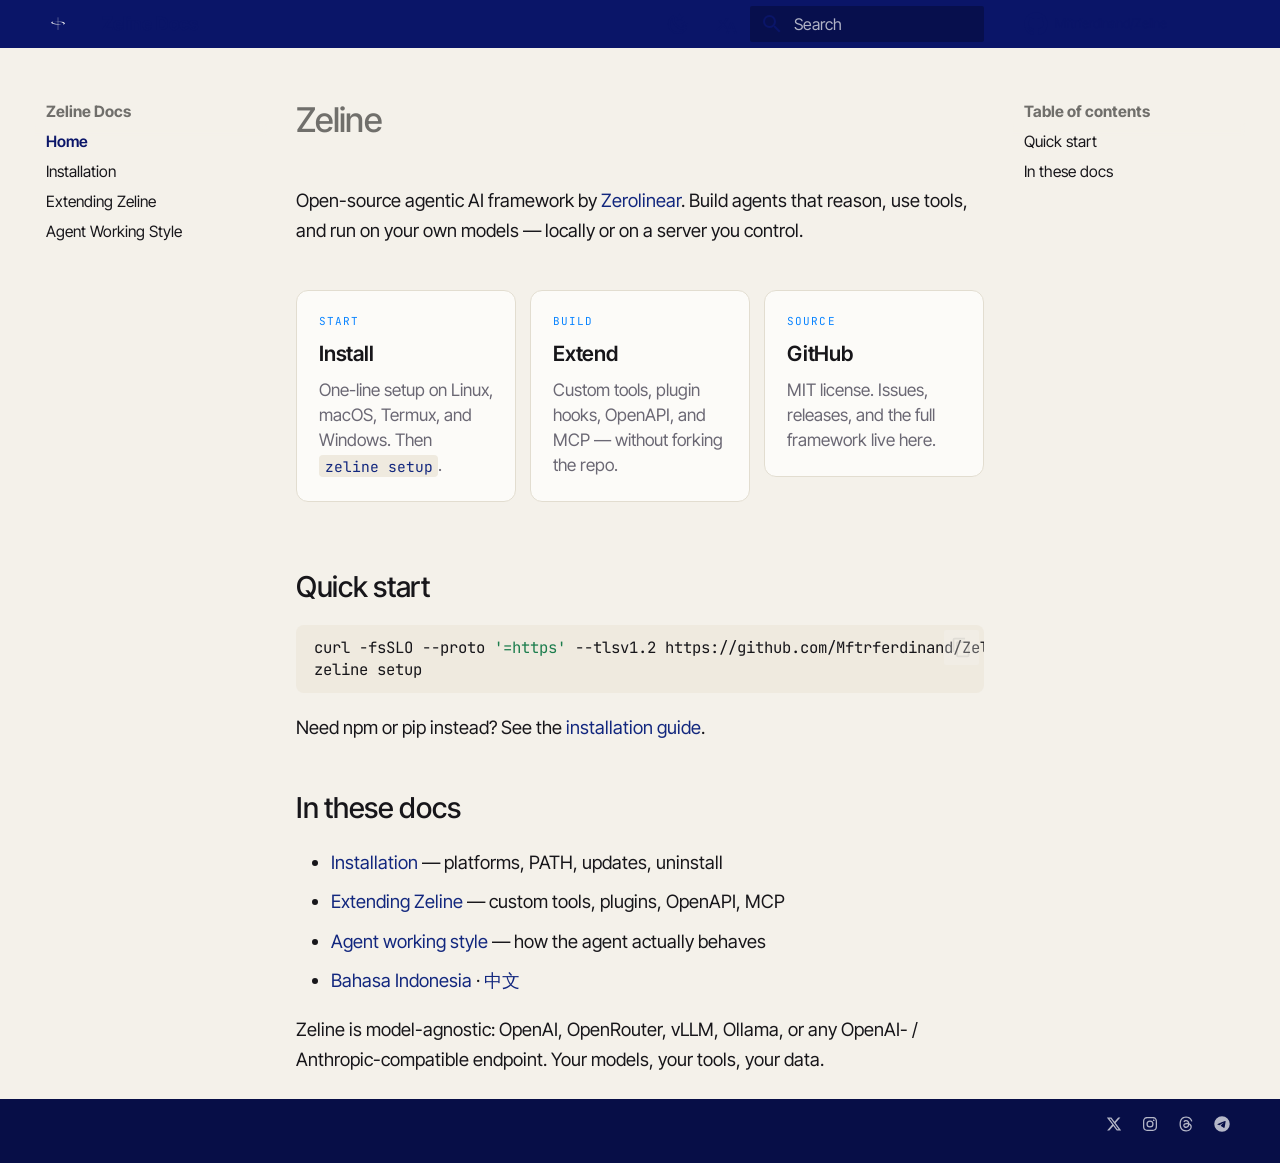
==== commit 7cb46898: "Deploy Zeline docs site (docs.zeline.dev)" ====
--- a/index.html
+++ b/index.html
@@ -18,6 +18,12 @@
       
       
         
+          <link rel="alternate" href="/" hreflang="en">
+        
+          <link rel="alternate" href="/README.id/" hreflang="id">
+        
+          <link rel="alternate" href="/README.zh/" hreflang="zh">
+        
       
       
       <link rel="icon" href="assets/logo-icon-navy.png">
@@ -46,8 +52,8 @@
         
         
         <link rel="preconnect" href="https://fonts.gstatic.com" crossorigin>
-        <link rel="stylesheet" href="https://fonts.googleapis.com/css?family=Roboto:300,300i,400,400i,700,700i%7CRoboto+Mono:400,400i,700,700i&display=fallback">
-        <style>:root{--md-text-font:"Roboto";--md-code-font:"Roboto Mono"}</style>
+        <link rel="stylesheet" href="https://fonts.googleapis.com/css?family=Inter+Tight:300,300i,400,400i,700,700i%7CJetBrains+Mono:400,400i,700,700i&display=fallback">
+        <style>:root{--md-text-font:"Inter Tight";--md-code-font:"JetBrains Mono"}</style>
       
     
     
@@ -69,7 +75,7 @@
     
     
     
-    <body dir="ltr" data-md-color-scheme="default" data-md-color-primary="blue" data-md-color-accent="blue">
+    <body dir="ltr" data-md-color-scheme="default" data-md-color-primary="indigo" data-md-color-accent="indigo">
   
     
     <input class="md-toggle" data-md-toggle="drawer" type="checkbox" id="__drawer" autocomplete="off">
@@ -90,7 +96,9 @@
     
       
 
-<header class="md-header" data-md-component="header">
+  
+
+<header class="md-header md-header--shadow" data-md-component="header">
   <nav class="md-header__inner md-grid" aria-label="Header">
     <a href="https://zeline.dev" title="Zeline Docs" class="md-header__button md-logo" aria-label="Zeline Docs" data-md-component="logo">
       
@@ -124,7 +132,7 @@
     
     
     
-    <input class="md-option" data-md-color-media="" data-md-color-scheme="default" data-md-color-primary="blue" data-md-color-accent="blue"  aria-label="Switch to dark mode"  type="radio" name="__palette" id="__palette_0">
+    <input class="md-option" data-md-color-media="" data-md-color-scheme="default" data-md-color-primary="indigo" data-md-color-accent="indigo"  aria-label="Switch to dark mode"  type="radio" name="__palette" id="__palette_0">
     
       <label class="md-header__button md-icon" title="Switch to dark mode" for="__palette_1" hidden>
         <svg xmlns="http://www.w3.org/2000/svg" viewBox="0 0 24 24"><path d="m17.75 4.09-2.53 1.94.91 3.06-2.63-1.81-2.63 1.81.91-3.06-2.53-1.94L12.44 4l1.06-3 1.06 3zm3.5 6.91-1.64 1.25.59 1.98-1.7-1.17-1.7 1.17.59-1.98L15.75 11l2.06-.05L18.5 9l.69 1.95zm-2.28 4.95c.83-.08 1.72 1.1 1.19 1.85-.32.45-.66.87-1.08 1.27C15.17 23 8.84 23 4.94 19.07c-3.91-3.9-3.91-10.24 0-14.14.4-.4.82-.76 1.27-1.08.75-.53 1.93.36 1.85 1.19-.27 2.86.69 5.83 2.89 8.02a9.96 9.96 0 0 0 8.02 2.89m-1.64 2.02a12.08 12.08 0 0 1-7.8-3.47c-2.17-2.19-3.33-5-3.49-7.82-2.81 3.14-2.7 7.96.31 10.98 3.02 3.01 7.84 3.12 10.98.31"/></svg>
@@ -134,7 +142,7 @@
     
     
     
-    <input class="md-option" data-md-color-media="" data-md-color-scheme="slate" data-md-color-primary="blue" data-md-color-accent="blue"  aria-label="Switch to light mode"  type="radio" name="__palette" id="__palette_1">
+    <input class="md-option" data-md-color-media="" data-md-color-scheme="slate" data-md-color-primary="indigo" data-md-color-accent="indigo"  aria-label="Switch to light mode"  type="radio" name="__palette" id="__palette_1">
     
       <label class="md-header__button md-icon" title="Switch to light mode" for="__palette_0" hidden>
         <svg xmlns="http://www.w3.org/2000/svg" viewBox="0 0 24 24"><path d="M12 7a5 5 0 0 1 5 5 5 5 0 0 1-5 5 5 5 0 0 1-5-5 5 5 0 0 1 5-5m0 2a3 3 0 0 0-3 3 3 3 0 0 0 3 3 3 3 0 0 0 3-3 3 3 0 0 0-3-3m0-7 2.39 3.42C13.65 5.15 12.84 5 12 5s-1.65.15-2.39.42zM3.34 7l4.16-.35A7.2 7.2 0 0 0 5.94 8.5c-.44.74-.69 1.5-.83 2.29zm.02 10 1.76-3.77a7.131 7.131 0 0 0 2.38 4.14zM20.65 7l-1.77 3.79a7.02 7.02 0 0 0-2.38-4.15zm-.01 10-4.14.36c.59-.51 1.12-1.14 1.54-1.86.42-.73.69-1.5.83-2.29zM12 22l-2.41-3.44c.74.27 1.55.44 2.41.44.82 0 1.63-.17 2.37-.44z"/></svg>
@@ -147,6 +155,38 @@
     
       <script>var palette=__md_get("__palette");if(palette&&palette.color){if("(prefers-color-scheme)"===palette.color.media){var media=matchMedia("(prefers-color-scheme: light)"),input=document.querySelector(media.matches?"[data-md-color-media='(prefers-color-scheme: light)']":"[data-md-color-media='(prefers-color-scheme: dark)']");palette.color.media=input.getAttribute("data-md-color-media"),palette.color.scheme=input.getAttribute("data-md-color-scheme"),palette.color.primary=input.getAttribute("data-md-color-primary"),palette.color.accent=input.getAttribute("data-md-color-accent")}for(var[key,value]of Object.entries(palette.color))document.body.setAttribute("data-md-color-"+key,value)}</script>
     
+    
+      <div class="md-header__option">
+  <div class="md-select">
+    
+    <button class="md-header__button md-icon" aria-label="Select language">
+      <svg xmlns="http://www.w3.org/2000/svg" viewBox="0 0 24 24"><path d="m12.87 15.07-2.54-2.51.03-.03A17.5 17.5 0 0 0 14.07 6H17V4h-7V2H8v2H1v2h11.17C11.5 7.92 10.44 9.75 9 11.35 8.07 10.32 7.3 9.19 6.69 8h-2c.73 1.63 1.73 3.17 2.98 4.56l-5.09 5.02L4 19l5-5 3.11 3.11zM18.5 10h-2L12 22h2l1.12-3h4.75L21 22h2zm-2.62 7 1.62-4.33L19.12 17z"/></svg>
+    </button>
+    <div class="md-select__inner">
+      <ul class="md-select__list">
+        
+          <li class="md-select__item">
+            <a href="/" hreflang="en" class="md-select__link">
+              English
+            </a>
+          </li>
+        
+          <li class="md-select__item">
+            <a href="/README.id/" hreflang="id" class="md-select__link">
+              Bahasa Indonesia
+            </a>
+          </li>
+        
+          <li class="md-select__item">
+            <a href="/README.zh/" hreflang="zh" class="md-select__link">
+              中文
+            </a>
+          </li>
+        
+      </ul>
+    </div>
+  </div>
+</div>
     
     
       
@@ -211,131 +251,6 @@
       
         
           
-            
-<nav class="md-tabs" aria-label="Tabs" data-md-component="tabs">
-  <div class="md-grid">
-    <ul class="md-tabs__list">
-      
-        
-  
-  
-  
-    
-  
-  
-    <li class="md-tabs__item md-tabs__item--active">
-      <a href="." class="md-tabs__link">
-        
-  
-  
-    
-  
-  Home
-
-      </a>
-    </li>
-  
-
-      
-        
-  
-  
-  
-  
-    <li class="md-tabs__item">
-      <a href="installation/" class="md-tabs__link">
-        
-  
-  
-    
-  
-  Installation
-
-      </a>
-    </li>
-  
-
-      
-        
-  
-  
-  
-  
-    <li class="md-tabs__item">
-      <a href="extending/" class="md-tabs__link">
-        
-  
-  
-    
-  
-  Extending Zeline
-
-      </a>
-    </li>
-  
-
-      
-        
-  
-  
-  
-  
-    <li class="md-tabs__item">
-      <a href="agent-working-style-and-reliability/" class="md-tabs__link">
-        
-  
-  
-    
-  
-  Agent Working Style
-
-      </a>
-    </li>
-  
-
-      
-        
-  
-  
-  
-  
-    <li class="md-tabs__item">
-      <a href="README.id/" class="md-tabs__link">
-        
-  
-  
-    
-  
-  Docs (Bahasa Indonesia)
-
-      </a>
-    </li>
-  
-
-      
-        
-  
-  
-  
-  
-    <li class="md-tabs__item">
-      <a href="README.zh/" class="md-tabs__link">
-        
-  
-  
-    
-  
-  Docs (中文)
-
-      </a>
-    </li>
-  
-
-      
-    </ul>
-  </div>
-</nav>
-          
         
       
       <main class="md-main" data-md-component="main">
@@ -349,10 +264,8 @@
                     
 
 
-  
-
-
-<nav class="md-nav md-nav--primary md-nav--lifted" aria-label="Navigation" data-md-level="0">
+
+<nav class="md-nav md-nav--primary" aria-label="Navigation" data-md-level="0">
   <label class="md-nav__title" for="__drawer">
     <a href="https://zeline.dev" title="Zeline Docs" class="md-nav__button md-logo" aria-label="Zeline Docs" data-md-component="logo">
       
@@ -443,10 +356,10 @@
     <ul class="md-nav__list" data-md-component="toc" data-md-scrollfix>
       
         <li class="md-nav__item">
-  <a href="#features" class="md-nav__link">
+  <a href="#quick-start" class="md-nav__link">
     <span class="md-ellipsis">
       
-        Features
+        Quick start
       
     </span>
   </a>
@@ -454,252 +367,14 @@
 </li>
       
         <li class="md-nav__item">
-  <a href="#install" class="md-nav__link">
+  <a href="#in-these-docs" class="md-nav__link">
     <span class="md-ellipsis">
       
-        Install
+        In these docs
       
     </span>
   </a>
   
-    <nav class="md-nav" aria-label="Install">
-      <ul class="md-nav__list">
-        
-          <li class="md-nav__item">
-  <a href="#pypi-recommended" class="md-nav__link">
-    <span class="md-ellipsis">
-      
-        PyPI (recommended)
-      
-    </span>
-  </a>
-  
-</li>
-        
-          <li class="md-nav__item">
-  <a href="#termux-linux-macos-and-ish" class="md-nav__link">
-    <span class="md-ellipsis">
-      
-        Termux, Linux, macOS, and iSH
-      
-    </span>
-  </a>
-  
-</li>
-        
-          <li class="md-nav__item">
-  <a href="#windows-powershell" class="md-nav__link">
-    <span class="md-ellipsis">
-      
-        Windows PowerShell
-      
-    </span>
-  </a>
-  
-</li>
-        
-          <li class="md-nav__item">
-  <a href="#npm-any-platform-with-nodejs-18" class="md-nav__link">
-    <span class="md-ellipsis">
-      
-        npm (any platform with Node.js ≥ 18)
-      
-    </span>
-  </a>
-  
-</li>
-        
-          <li class="md-nav__item">
-  <a href="#verify-the-download-independently-optional" class="md-nav__link">
-    <span class="md-ellipsis">
-      
-        Verify the download independently (optional)
-      
-    </span>
-  </a>
-  
-</li>
-        
-          <li class="md-nav__item">
-  <a href="#update" class="md-nav__link">
-    <span class="md-ellipsis">
-      
-        Update
-      
-    </span>
-  </a>
-  
-</li>
-        
-      </ul>
-    </nav>
-  
-</li>
-      
-        <li class="md-nav__item">
-  <a href="#use-the-cli" class="md-nav__link">
-    <span class="md-ellipsis">
-      
-        Use the CLI
-      
-    </span>
-  </a>
-  
-</li>
-      
-        <li class="md-nav__item">
-  <a href="#connect-a-platform" class="md-nav__link">
-    <span class="md-ellipsis">
-      
-        Connect a platform
-      
-    </span>
-  </a>
-  
-    <nav class="md-nav" aria-label="Connect a platform">
-      <ul class="md-nav__list">
-        
-          <li class="md-nav__item">
-  <a href="#telegram" class="md-nav__link">
-    <span class="md-ellipsis">
-      
-        Telegram
-      
-    </span>
-  </a>
-  
-</li>
-        
-          <li class="md-nav__item">
-  <a href="#whatsapp" class="md-nav__link">
-    <span class="md-ellipsis">
-      
-        WhatsApp
-      
-    </span>
-  </a>
-  
-</li>
-        
-          <li class="md-nav__item">
-  <a href="#http-webhook" class="md-nav__link">
-    <span class="md-ellipsis">
-      
-        HTTP webhook
-      
-    </span>
-  </a>
-  
-</li>
-        
-      </ul>
-    </nav>
-  
-</li>
-      
-        <li class="md-nav__item">
-  <a href="#command-reference" class="md-nav__link">
-    <span class="md-ellipsis">
-      
-        Command reference
-      
-    </span>
-  </a>
-  
-</li>
-      
-        <li class="md-nav__item">
-  <a href="#connectors" class="md-nav__link">
-    <span class="md-ellipsis">
-      
-        Connectors
-      
-    </span>
-  </a>
-  
-    <nav class="md-nav" aria-label="Connectors">
-      <ul class="md-nav__list">
-        
-          <li class="md-nav__item">
-  <a href="#google-connector-setup" class="md-nav__link">
-    <span class="md-ellipsis">
-      
-        Google connector setup
-      
-    </span>
-  </a>
-  
-</li>
-        
-          <li class="md-nav__item">
-  <a href="#whatsapp-connector-setup" class="md-nav__link">
-    <span class="md-ellipsis">
-      
-        WhatsApp connector setup
-      
-    </span>
-  </a>
-  
-</li>
-        
-      </ul>
-    </nav>
-  
-</li>
-      
-        <li class="md-nav__item">
-  <a href="#security" class="md-nav__link">
-    <span class="md-ellipsis">
-      
-        Security
-      
-    </span>
-  </a>
-  
-</li>
-      
-        <li class="md-nav__item">
-  <a href="#extend-it" class="md-nav__link">
-    <span class="md-ellipsis">
-      
-        Extend it
-      
-    </span>
-  </a>
-  
-</li>
-      
-        <li class="md-nav__item">
-  <a href="#development" class="md-nav__link">
-    <span class="md-ellipsis">
-      
-        Development
-      
-    </span>
-  </a>
-  
-</li>
-      
-        <li class="md-nav__item">
-  <a href="#roadmap" class="md-nav__link">
-    <span class="md-ellipsis">
-      
-        Roadmap
-      
-    </span>
-  </a>
-  
-</li>
-      
-        <li class="md-nav__item">
-  <a href="#license" class="md-nav__link">
-    <span class="md-ellipsis">
-      
-        License
-      
-    </span>
-  </a>
-  
 </li>
       
     </ul>
@@ -779,60 +454,6 @@
     
   
     Agent Working Style
-  
-
-    
-  </span>
-  
-  
-
-      </a>
-    </li>
-  
-
-    
-      
-      
-  
-  
-  
-  
-    <li class="md-nav__item">
-      <a href="README.id/" class="md-nav__link">
-        
-  
-  
-  <span class="md-ellipsis">
-    
-  
-    Docs (Bahasa Indonesia)
-  
-
-    
-  </span>
-  
-  
-
-      </a>
-    </li>
-  
-
-    
-      
-      
-  
-  
-  
-  
-    <li class="md-nav__item">
-      <a href="README.zh/" class="md-nav__link">
-        
-  
-  
-  <span class="md-ellipsis">
-    
-  
-    Docs (中文)
   
 
     
@@ -872,10 +493,10 @@
     <ul class="md-nav__list" data-md-component="toc" data-md-scrollfix>
       
         <li class="md-nav__item">
-  <a href="#features" class="md-nav__link">
+  <a href="#quick-start" class="md-nav__link">
     <span class="md-ellipsis">
       
-        Features
+        Quick start
       
     </span>
   </a>
@@ -883,248 +504,10 @@
 </li>
       
         <li class="md-nav__item">
-  <a href="#install" class="md-nav__link">
+  <a href="#in-these-docs" class="md-nav__link">
     <span class="md-ellipsis">
       
-        Install
-      
-    </span>
-  </a>
-  
-    <nav class="md-nav" aria-label="Install">
-      <ul class="md-nav__list">
-        
-          <li class="md-nav__item">
-  <a href="#pypi-recommended" class="md-nav__link">
-    <span class="md-ellipsis">
-      
-        PyPI (recommended)
-      
-    </span>
-  </a>
-  
-</li>
-        
-          <li class="md-nav__item">
-  <a href="#termux-linux-macos-and-ish" class="md-nav__link">
-    <span class="md-ellipsis">
-      
-        Termux, Linux, macOS, and iSH
-      
-    </span>
-  </a>
-  
-</li>
-        
-          <li class="md-nav__item">
-  <a href="#windows-powershell" class="md-nav__link">
-    <span class="md-ellipsis">
-      
-        Windows PowerShell
-      
-    </span>
-  </a>
-  
-</li>
-        
-          <li class="md-nav__item">
-  <a href="#npm-any-platform-with-nodejs-18" class="md-nav__link">
-    <span class="md-ellipsis">
-      
-        npm (any platform with Node.js ≥ 18)
-      
-    </span>
-  </a>
-  
-</li>
-        
-          <li class="md-nav__item">
-  <a href="#verify-the-download-independently-optional" class="md-nav__link">
-    <span class="md-ellipsis">
-      
-        Verify the download independently (optional)
-      
-    </span>
-  </a>
-  
-</li>
-        
-          <li class="md-nav__item">
-  <a href="#update" class="md-nav__link">
-    <span class="md-ellipsis">
-      
-        Update
-      
-    </span>
-  </a>
-  
-</li>
-        
-      </ul>
-    </nav>
-  
-</li>
-      
-        <li class="md-nav__item">
-  <a href="#use-the-cli" class="md-nav__link">
-    <span class="md-ellipsis">
-      
-        Use the CLI
-      
-    </span>
-  </a>
-  
-</li>
-      
-        <li class="md-nav__item">
-  <a href="#connect-a-platform" class="md-nav__link">
-    <span class="md-ellipsis">
-      
-        Connect a platform
-      
-    </span>
-  </a>
-  
-    <nav class="md-nav" aria-label="Connect a platform">
-      <ul class="md-nav__list">
-        
-          <li class="md-nav__item">
-  <a href="#telegram" class="md-nav__link">
-    <span class="md-ellipsis">
-      
-        Telegram
-      
-    </span>
-  </a>
-  
-</li>
-        
-          <li class="md-nav__item">
-  <a href="#whatsapp" class="md-nav__link">
-    <span class="md-ellipsis">
-      
-        WhatsApp
-      
-    </span>
-  </a>
-  
-</li>
-        
-          <li class="md-nav__item">
-  <a href="#http-webhook" class="md-nav__link">
-    <span class="md-ellipsis">
-      
-        HTTP webhook
-      
-    </span>
-  </a>
-  
-</li>
-        
-      </ul>
-    </nav>
-  
-</li>
-      
-        <li class="md-nav__item">
-  <a href="#command-reference" class="md-nav__link">
-    <span class="md-ellipsis">
-      
-        Command reference
-      
-    </span>
-  </a>
-  
-</li>
-      
-        <li class="md-nav__item">
-  <a href="#connectors" class="md-nav__link">
-    <span class="md-ellipsis">
-      
-        Connectors
-      
-    </span>
-  </a>
-  
-    <nav class="md-nav" aria-label="Connectors">
-      <ul class="md-nav__list">
-        
-          <li class="md-nav__item">
-  <a href="#google-connector-setup" class="md-nav__link">
-    <span class="md-ellipsis">
-      
-        Google connector setup
-      
-    </span>
-  </a>
-  
-</li>
-        
-          <li class="md-nav__item">
-  <a href="#whatsapp-connector-setup" class="md-nav__link">
-    <span class="md-ellipsis">
-      
-        WhatsApp connector setup
-      
-    </span>
-  </a>
-  
-</li>
-        
-      </ul>
-    </nav>
-  
-</li>
-      
-        <li class="md-nav__item">
-  <a href="#security" class="md-nav__link">
-    <span class="md-ellipsis">
-      
-        Security
-      
-    </span>
-  </a>
-  
-</li>
-      
-        <li class="md-nav__item">
-  <a href="#extend-it" class="md-nav__link">
-    <span class="md-ellipsis">
-      
-        Extend it
-      
-    </span>
-  </a>
-  
-</li>
-      
-        <li class="md-nav__item">
-  <a href="#development" class="md-nav__link">
-    <span class="md-ellipsis">
-      
-        Development
-      
-    </span>
-  </a>
-  
-</li>
-      
-        <li class="md-nav__item">
-  <a href="#roadmap" class="md-nav__link">
-    <span class="md-ellipsis">
-      
-        Roadmap
-      
-    </span>
-  </a>
-  
-</li>
-      
-        <li class="md-nav__item">
-  <a href="#license" class="md-nav__link">
-    <span class="md-ellipsis">
-      
-        License
+        In these docs
       
     </span>
   </a>
@@ -1148,304 +531,39 @@
 
 
 
-<div class="zeline-hero">
-  <img src="assets/logo-mark-navy.png" alt="Zerolinear" draggable="false">
-  <p class="zeline-hero-sub">— by Zerolinear, an AI research lab · <a href="https://zeline.dev">zeline.dev</a></p>
+<h1 id="zeline">Zeline<a class="headerlink" href="#zeline" title="Permanent link">&para;</a></h1>
+<p>Open-source agentic AI framework by <a href="https://zeline.dev">Zerolinear</a>.
+Build agents that reason, use tools, and run on your own models — locally or on a server you control.</p>
+<div class="zeline-cards">
+<p><a class="zeline-card" href="installation/">
+<span class="zeline-card-kicker">Start</span>
+<strong>Install</strong>
+<span class="zeline-card-copy">One-line setup on Linux, macOS, Termux, and Windows. Then <code>zeline setup</code>.</span>
+</a></p>
+<p><a class="zeline-card" href="extending/">
+<span class="zeline-card-kicker">Build</span>
+<strong>Extend</strong>
+<span class="zeline-card-copy">Custom tools, plugin hooks, OpenAPI, and MCP — without forking the repo.</span>
+</a></p>
+<p><a class="zeline-card" href="https://github.com/Mftrferdinand/Zeline">
+<span class="zeline-card-kicker">Source</span>
+<strong>GitHub</strong>
+<span class="zeline-card-copy">MIT license. Issues, releases, and the full framework live here.</span>
+</a></p>
 </div>
-
-<h1 id="zeline">Zeline<a class="headerlink" href="#zeline" title="Permanent link">&para;</a></h1>
-<p>Zeline is an open-source agentic AI framework developed by <strong>Zerolinear</strong>. It's a flexible foundation for building AI agents that can reason, use tools, interact with external systems, and carry out complex, multi-step workflows.</p>
-<p>Rather than being tied to a single model, provider, or infrastructure, Zeline is built around flexibility. Connect your preferred AI models and OpenAI-compatible endpoints, configure providers, integrate tools, and extend the framework to fit how you want your agents to work — models and providers can be swapped without rebuilding the system, keeping the agent architecture portable and adaptable.</p>
-<p>Run it locally for development or deploy it to your own server or cloud, and connect it to the interfaces you use. The goal is to keep control in the developer's hands: your models, your tools, your infrastructure, your data. Open-source, model-agnostic, extensible, and developer-first.</p>
-<h2 id="features">Features<a class="headerlink" href="#features" title="Permanent link">&para;</a></h2>
+<h2 id="quick-start">Quick start<a class="headerlink" href="#quick-start" title="Permanent link">&para;</a></h2>
+<div class="highlight"><pre><span></span><code><a id="__codelineno-0-1" name="__codelineno-0-1" href="#__codelineno-0-1"></a>curl<span class="w"> </span>-fsSLO<span class="w"> </span>--proto<span class="w"> </span><span class="s1">'=https'</span><span class="w"> </span>--tlsv1.2<span class="w"> </span>https://github.com/Mftrferdinand/Zeline/releases/download/v0.3.8/install.sh<span class="w"> </span><span class="o">&amp;&amp;</span><span class="w"> </span>bash<span class="w"> </span>install.sh
+<a id="__codelineno-0-2" name="__codelineno-0-2" href="#__codelineno-0-2"></a>zeline<span class="w"> </span>setup
+</code></pre></div>
+<p>Need npm or pip instead? See the <a href="installation/">installation guide</a>.</p>
+<h2 id="in-these-docs">In these docs<a class="headerlink" href="#in-these-docs" title="Permanent link">&para;</a></h2>
 <ul>
-<li><strong>Agent core</strong> — an OpenAI-compatible agent loop with tool calling, plus an interactive CLI and one-shot queries</li>
-<li><strong>Model-agnostic</strong> — works with OpenAI, OpenRouter, vLLM, Ollama, and any OpenAI- or Anthropic-compatible API; swap model or provider without rebuilding</li>
-<li><strong>API key pools</strong> — register several keys per provider (<code>zeline keys add</code>); a key that hits 401/403 is retired and a rate-limited (429) key is rested while requests automatically rotate to the next healthy key</li>
-<li><strong>Persistent memory</strong> — long-term memory isolated per platform identity</li>
-<li><strong>Session persistence</strong> — conversation history stored in SQLite (<code>~/.zeline/sessions.db</code>), so it survives gateway restarts</li>
-<li><strong>Skills</strong> — reusable Markdown procedures loaded on demand; see the <a href="zeline/skills/ZENITH_INDEX.md">Zenith skill index</a> for the full bundled catalog</li>
-<li><strong>Messaging gateways</strong> — Telegram (long polling, commands, attachments), WhatsApp (Baileys QR pairing), and an authenticated local HTTP webhook</li>
-<li><strong>Built-in tools</strong> — web search, web fetch, deep research, HTTP requests, file read/write/edit/search, image analysis, text-to-image generation, code execution, shell, and sub-agent delegation</li>
-<li><strong>Lazy tool schemas</strong> — the model is sent a small core of schemas plus a one-line summary of every other tool, and fetches full parameters on demand with <code>tool_search</code>. On the <code>full</code> profile that is 6,793 characters per request instead of 17,089 (60% less), without hiding any capability: names stay visible and a listed tool can be called directly. It engages only where the saving outweighs the extra round trip, so the public <code>safe</code> profile keeps sending everything; run <code>zeline toolsearch</code> for the numbers on your own tool set</li>
-<li><strong>Real browser control</strong> — the <code>browser</code> tool drives an installed Chromium/Chrome over the Chrome DevTools Protocol (open, click, type, read, screenshot), so JavaScript-rendered and logged-in pages are reachable where raw HTML fetching is not. No Playwright or Puppeteer dependency</li>
-<li><strong>Scheduled jobs inside the gateway</strong> — <code>zeline cron</code> runs interval or cron-expression jobs in the running gateway process, reusing its config, provider key, and workspace, and delivers results to the chat that owns the job</li>
-<li><strong>Language-server intelligence</strong> — <code>code_intel</code> asks a real LSP server for diagnostics, definitions, references, hover, and symbols; servers are discovered on PATH and never downloaded, falling back to the project linter when none is installed</li>
-<li><strong>Operator extension points</strong> — Python plugin hooks can audit, rewrite, or block any tool call before it runs, plain Python files can be loaded as <code>custom_*</code> tools, and local OpenAPI 3 documents become namespaced <code>api_*</code> tools without handwritten wrappers</li>
-<li><strong>Nothing is silently lost</strong> — oversized tool output is written to disk and replaced by a pointer with a head/tail preview, and conversation turns evicted to keep the context window bounded are appended to an on-disk transcript plus a deterministic digest (what you asked, which files were touched, where the archive lives) injected at the front of history. Both are recoverable with <code>read_file</code>, and neither costs a model call</li>
-<li><strong>Undo</strong> — writes and edits are snapshotted first; <code>zeline undo</code> lists and restores them</li>
-<li><strong>Human-in-the-loop</strong> — <code>ask_user</code> pauses the run to ask you one question, with tappable options on messaging gateways and a keyboard prompt in the CLI</li>
-<li><strong>Format on write</strong> — after the agent writes or edits a file, the project's installed formatter (ruff, gofmt, biome, prettier, rustfmt, shfmt, …) runs on it, so generated code matches your repo style; configurable per extension and never overwrites a failed write</li>
-<li><strong>Sub-agents</strong> — delegate a focused subtask to an isolated child agent that returns only its final summary, keeping the main context clean (depth-limited; owner profiles only)</li>
-<li><strong>MCP client</strong> — connect external MCP servers (stdio or HTTP) and expose their tools automatically</li>
-<li><strong>Scoped tool profiles</strong> — gate access per surface:</li>
-<li><code>safe</code> — memory and public skills only; default for messaging gateways</li>
-<li><code>workspace</code> — <code>safe</code> plus files inside the owner workspace</li>
-<li><code>full</code> — <code>workspace</code> plus shell access; intended for the local owner CLI</li>
+<li><a href="installation/">Installation</a> — platforms, PATH, updates, uninstall</li>
+<li><a href="extending/">Extending Zeline</a> — custom tools, plugins, OpenAPI, MCP</li>
+<li><a href="agent-working-style-and-reliability/">Agent working style</a> — how the agent actually behaves</li>
+<li><a href="README.id/">Bahasa Indonesia</a> · <a href="README.zh/">中文</a></li>
 </ul>
-<h2 id="install">Install<a class="headerlink" href="#install" title="Permanent link">&para;</a></h2>
-<p><strong>Requirements:</strong> Python 3.10+. WhatsApp also needs Node.js 18+ and npm. POSIX
-platforms use a private Python environment; Windows uses a per-user package
-install. Neither requires root/Administrator access.</p>
-<h3 id="pypi-recommended">PyPI (recommended)<a class="headerlink" href="#pypi-recommended" title="Permanent link">&para;</a></h3>
-<div class="highlight"><pre><span></span><code><a id="__codelineno-0-1" name="__codelineno-0-1" href="#__codelineno-0-1"></a>pip<span class="w"> </span>install<span class="w"> </span>zeline
-<a id="__codelineno-0-2" name="__codelineno-0-2" href="#__codelineno-0-2"></a><span class="c1"># or, in an isolated tool environment:</span>
-<a id="__codelineno-0-3" name="__codelineno-0-3" href="#__codelineno-0-3"></a>uv<span class="w"> </span>tool<span class="w"> </span>install<span class="w"> </span>zeline
-</code></pre></div>
-<p>Then <code>zeline setup</code>. Zeline is on PyPI via Trusted Publishing (OIDC) — no API
-token stored in the repository, same verified artifacts as the release.</p>
-<h3 id="termux-linux-macos-and-ish">Termux, Linux, macOS, and iSH<a class="headerlink" href="#termux-linux-macos-and-ish" title="Permanent link">&para;</a></h3>
-<p>One line, and it needs no existing Python tooling — it provisions a private
-environment for you:</p>
-<div class="highlight"><pre><span></span><code><a id="__codelineno-1-1" name="__codelineno-1-1" href="#__codelineno-1-1"></a>curl<span class="w"> </span>-fsSLO<span class="w"> </span>--proto<span class="w"> </span><span class="s1">'=https'</span><span class="w"> </span>--tlsv1.2<span class="w"> </span>https://github.com/Mftrferdinand/Zeline/releases/download/v0.3.8/install.sh<span class="w"> </span><span class="o">&amp;&amp;</span><span class="w"> </span>bash<span class="w"> </span>install.sh
-</code></pre></div>
-<p>Then <code>zeline setup</code>. The installer downloads the versioned wheel and verifies it
-against <code>SHA256SUMS</code> itself before installing, so there is nothing to check by
-hand. On iSH, run <code>apk add bash curl python3</code> first.</p>
-<h3 id="windows-powershell">Windows PowerShell<a class="headerlink" href="#windows-powershell" title="Permanent link">&para;</a></h3>
-<div class="highlight"><pre><span></span><code><a id="__codelineno-2-1" name="__codelineno-2-1" href="#__codelineno-2-1"></a><span class="nb">iwr </span><span class="n">-UseBasicParsing</span> <span class="n">https</span><span class="p">://</span><span class="n">github</span><span class="p">.</span><span class="n">com</span><span class="p">/</span><span class="n">Mftrferdinand</span><span class="p">/</span><span class="n">Zeline</span><span class="p">/</span><span class="n">releases</span><span class="p">/</span><span class="n">download</span><span class="p">/</span><span class="n">v0</span><span class="p">.</span><span class="n">3</span><span class="p">.</span><span class="n">8</span><span class="p">/</span><span class="n">install</span><span class="p">.</span><span class="n">ps1</span> <span class="n">-OutFile</span> <span class="n">install</span><span class="p">.</span><span class="n">ps1</span><span class="p">;</span> <span class="p">.\</span><span class="n">install</span><span class="p">.</span><span class="n">ps1</span>
-</code></pre></div>
-<p>Then <code>zeline setup</code>.</p>
-<h3 id="npm-any-platform-with-nodejs-18">npm (any platform with Node.js ≥ 18)<a class="headerlink" href="#npm-any-platform-with-nodejs-18" title="Permanent link">&para;</a></h3>
-<p>If you already use npm, the wrapper does the same verified wheel install on
-first run — no <code>curl</code> or <code>iwr</code> needed:</p>
-<div class="highlight"><pre><span></span><code><a id="__codelineno-3-1" name="__codelineno-3-1" href="#__codelineno-3-1"></a>npm<span class="w"> </span>install<span class="w"> </span>-g<span class="w"> </span>zeline
-<a id="__codelineno-3-2" name="__codelineno-3-2" href="#__codelineno-3-2"></a>zeline<span class="w"> </span>setup
-</code></pre></div>
-<p>The wrapper detects Python 3.10+ on your <code>PATH</code>, downloads the same versioned
-wheel and <code>SHA256SUMS</code> from the GitHub release, verifies the checksum, and
-installs into the same private runtime (<code>~/.local/share/zeline</code>). The <code>curl</code>
-and <code>iwr</code> routes below stay available for machines without Node.js.</p>
-<h3 id="verify-the-download-independently-optional">Verify the download independently (optional)<a class="headerlink" href="#verify-the-download-independently-optional" title="Permanent link">&para;</a></h3>
-<p>The installer's own wheel check comes from the same release as the installer, so
-it proves integrity, not origin. For that, verify the release's build-provenance
-attestation with GitHub CLI — an independent signature chain:</p>
-<div class="highlight"><pre><span></span><code><a id="__codelineno-4-1" name="__codelineno-4-1" href="#__codelineno-4-1"></a>gh<span class="w"> </span>attestation<span class="w"> </span>verify<span class="w"> </span>install.sh<span class="w"> </span>--repo<span class="w"> </span>Mftrferdinand/Zeline
-</code></pre></div>
-<p>See the complete <a href="docs/installation.md">installation guide</a> for package
-prerequisites, platform limitations, checkout installs, updates, PATH fixes, and
-uninstall instructions.</p>
-<h3 id="update">Update<a class="headerlink" href="#update" title="Permanent link">&para;</a></h3>
-<p>One command on every platform — Termux, Linux, macOS, iSH, and Windows
-PowerShell:</p>
-<div class="highlight"><pre><span></span><code><a id="__codelineno-5-1" name="__codelineno-5-1" href="#__codelineno-5-1"></a>zeline<span class="w"> </span>update
-</code></pre></div>
-<p>It fetches the latest release installer, verifies its SHA-256 before running it,
-and updates in place. Your config, sessions, memory, and private skills under
-<code>~/.zeline</code> are untouched. From a git checkout it rebuilds your local source
-instead.</p>
-<p>Check what you are on, and whether a release is waiting:</p>
-<div class="highlight"><pre><span></span><code><a id="__codelineno-6-1" name="__codelineno-6-1" href="#__codelineno-6-1"></a>zeline<span class="w"> </span>version
-</code></pre></div>
-<p>Both are also available from Telegram, so a phone-only install never needs a
-shell: <strong><code>/version</code></strong> reports the installed build against the latest release, and
-<strong><code>/update</code></strong> performs the update. <code>/update</code> is owner-only and runs in a detached
-process — the gateway finishes in-flight work, stops, installs, and relaunches
-itself, with progress posted back to the chat. It refuses to run from a source
-checkout, where installing an uncommitted working tree would be a surprise.</p>
-<p>Then inspect the available integrations and health:</p>
-<div class="highlight"><pre><span></span><code><a id="__codelineno-7-1" name="__codelineno-7-1" href="#__codelineno-7-1"></a>zeline<span class="w"> </span>tools<span class="w"> </span>list
-<a id="__codelineno-7-2" name="__codelineno-7-2" href="#__codelineno-7-2"></a>zeline<span class="w"> </span>mcp<span class="w"> </span>list
-<a id="__codelineno-7-3" name="__codelineno-7-3" href="#__codelineno-7-3"></a>zeline<span class="w"> </span>doctor
-<a id="__codelineno-7-4" name="__codelineno-7-4" href="#__codelineno-7-4"></a>zeline<span class="w"> </span>gateway<span class="w"> </span>list
-</code></pre></div>
-<h2 id="use-the-cli">Use the CLI<a class="headerlink" href="#use-the-cli" title="Permanent link">&para;</a></h2>
-<div class="highlight"><pre><span></span><code><a id="__codelineno-8-1" name="__codelineno-8-1" href="#__codelineno-8-1"></a>zeline
-<a id="__codelineno-8-2" name="__codelineno-8-2" href="#__codelineno-8-2"></a><span class="c1"># or</span>
-<a id="__codelineno-8-3" name="__codelineno-8-3" href="#__codelineno-8-3"></a>zeline<span class="w"> </span>chat<span class="w"> </span>-q<span class="w"> </span><span class="s2">"What can you do?"</span>
-</code></pre></div>
-<h2 id="connect-a-platform">Connect a platform<a class="headerlink" href="#connect-a-platform" title="Permanent link">&para;</a></h2>
-<h3 id="telegram">Telegram<a class="headerlink" href="#telegram" title="Permanent link">&para;</a></h3>
-<p>Create a bot with <a href="https://t.me/BotFather">@BotFather</a>, then run:</p>
-<div class="highlight"><pre><span></span><code><a id="__codelineno-9-1" name="__codelineno-9-1" href="#__codelineno-9-1"></a>zeline<span class="w"> </span>gateway<span class="w"> </span>setup<span class="w"> </span>telegram
-<a id="__codelineno-9-2" name="__codelineno-9-2" href="#__codelineno-9-2"></a>zeline<span class="w"> </span>gateway<span class="w"> </span>start
-</code></pre></div>
-<p>An empty allowlist makes the bot public. Public gateways always use the <code>safe</code> tool profile by default, so users cannot access host files or a shell.</p>
-<p>Telegram commands:</p>
-<div class="highlight"><pre><span></span><code><a id="__codelineno-10-1" name="__codelineno-10-1" href="#__codelineno-10-1"></a>/start, /help             Show command help
-<a id="__codelineno-10-2" name="__codelineno-10-2" href="#__codelineno-10-2"></a>/status                   Show provider and session status
-<a id="__codelineno-10-3" name="__codelineno-10-3" href="#__codelineno-10-3"></a>/models                   Show the active model
-<a id="__codelineno-10-4" name="__codelineno-10-4" href="#__codelineno-10-4"></a>/model &lt;provider/model&gt;   Persistently switch this installation's model
-<a id="__codelineno-10-5" name="__codelineno-10-5" href="#__codelineno-10-5"></a>/new                      Clear the current chat history
-<a id="__codelineno-10-6" name="__codelineno-10-6" href="#__codelineno-10-6"></a>/restart                  Restart the current Telegram chat session
-<a id="__codelineno-10-7" name="__codelineno-10-7" href="#__codelineno-10-7"></a>/stop                     Stop this Zeline gateway process
-<a id="__codelineno-10-8" name="__codelineno-10-8" href="#__codelineno-10-8"></a>/logs                     Show how to inspect gateway logs from the installation terminal
-</code></pre></div>
-<p>Attachments up to 256 KB are accepted for text, JSON, CSV, common code/config files, and ZIP archives containing safe text files. Text-based PDFs are extracted with <code>pypdf</code>. Images are accepted as attachment metadata; pixel analysis needs a vision-capable provider.</p>
-<h3 id="whatsapp">WhatsApp<a class="headerlink" href="#whatsapp" title="Permanent link">&para;</a></h3>
-<div class="highlight"><pre><span></span><code><a id="__codelineno-11-1" name="__codelineno-11-1" href="#__codelineno-11-1"></a>zeline<span class="w"> </span>gateway<span class="w"> </span>setup<span class="w"> </span>whatsapp
-<a id="__codelineno-11-2" name="__codelineno-11-2" href="#__codelineno-11-2"></a>zeline<span class="w"> </span>gateway<span class="w"> </span>start
-</code></pre></div>
-<p>On first start, Zeline installs its Baileys bridge under <code>~/.zeline/wa-bridge/</code> and prints a QR code. In WhatsApp, open <strong>Linked devices</strong>, choose <strong>Link a device</strong>, then scan it.</p>
-<blockquote>
-<p>This gateway uses WhatsApp multi-device through Baileys, not the Meta Business API. Make sure your use complies with WhatsApp policies.</p>
-</blockquote>
-<h3 id="http-webhook">HTTP webhook<a class="headerlink" href="#http-webhook" title="Permanent link">&para;</a></h3>
-<div class="highlight"><pre><span></span><code><a id="__codelineno-12-1" name="__codelineno-12-1" href="#__codelineno-12-1"></a>zeline<span class="w"> </span>gateway<span class="w"> </span><span class="nb">enable</span><span class="w"> </span>webhook
-<a id="__codelineno-12-2" name="__codelineno-12-2" href="#__codelineno-12-2"></a>zeline<span class="w"> </span>gateway<span class="w"> </span>start
-</code></pre></div>
-<p>The default listener is <code>127.0.0.1:8765</code>. It does not listen on the public internet.</p>
-<div class="highlight"><pre><span></span><code><a id="__codelineno-13-1" name="__codelineno-13-1" href="#__codelineno-13-1"></a>curl<span class="w"> </span>http://127.0.0.1:8765/health
-<a id="__codelineno-13-2" name="__codelineno-13-2" href="#__codelineno-13-2"></a>
-<a id="__codelineno-13-3" name="__codelineno-13-3" href="#__codelineno-13-3"></a>curl<span class="w"> </span>-X<span class="w"> </span>POST<span class="w"> </span>http://127.0.0.1:8765/message<span class="w"> </span><span class="se">\</span>
-<a id="__codelineno-13-4" name="__codelineno-13-4" href="#__codelineno-13-4"></a><span class="w">  </span>-H<span class="w"> </span><span class="s1">'Content-Type: application/json'</span><span class="w"> </span><span class="se">\</span>
-<a id="__codelineno-13-5" name="__codelineno-13-5" href="#__codelineno-13-5"></a><span class="w">  </span>-H<span class="w"> </span><span class="s1">'Authorization: Bearer YOUR_WEBHOOK_TOKEN'</span><span class="w"> </span><span class="se">\</span>
-<a id="__codelineno-13-6" name="__codelineno-13-6" href="#__codelineno-13-6"></a><span class="w">  </span>-d<span class="w"> </span><span class="s1">'{"chat_id":"demo-user","text":"Hello Zeline"}'</span>
-</code></pre></div>
-<p>Show masked configuration with:</p>
-<div class="highlight"><pre><span></span><code><a id="__codelineno-14-1" name="__codelineno-14-1" href="#__codelineno-14-1"></a>zeline<span class="w"> </span>config<span class="w"> </span>show
-</code></pre></div>
-<p>If you expose the webhook through a tunnel or reverse proxy, use HTTPS and keep token authentication enabled.</p>
-<h2 id="command-reference">Command reference<a class="headerlink" href="#command-reference" title="Permanent link">&para;</a></h2>
-<div class="highlight"><pre><span></span><code><a id="__codelineno-15-1" name="__codelineno-15-1" href="#__codelineno-15-1"></a>zeline                         First run: gateway onboarding; later: local chat
-<a id="__codelineno-15-2" name="__codelineno-15-2" href="#__codelineno-15-2"></a>zeline chat -q "..."           Send one query after gateway + model setup
-<a id="__codelineno-15-3" name="__codelineno-15-3" href="#__codelineno-15-3"></a>zeline setup                   First run: gateway picker; later: setup center
-<a id="__codelineno-15-4" name="__codelineno-15-4" href="#__codelineno-15-4"></a>zeline setup &lt;section&gt;         Configure gateway|model|tools|integrations|agent
-<a id="__codelineno-15-5" name="__codelineno-15-5" href="#__codelineno-15-5"></a>zeline model                   Detect protocol, fetch models, and choose one
-<a id="__codelineno-15-6" name="__codelineno-15-6" href="#__codelineno-15-6"></a>zeline keys                    Manage provider API key pool (auto-rotates on 401/403/429)
-<a id="__codelineno-15-7" name="__codelineno-15-7" href="#__codelineno-15-7"></a>zeline tools list              List native tools, profiles, and enabled state
-<a id="__codelineno-15-8" name="__codelineno-15-8" href="#__codelineno-15-8"></a>zeline tools profile &lt;name&gt;    Set safe|workspace|full for the local CLI
-<a id="__codelineno-15-9" name="__codelineno-15-9" href="#__codelineno-15-9"></a>zeline tools enable|disable T  Toggle one native tool for new sessions
-<a id="__codelineno-15-10" name="__codelineno-15-10" href="#__codelineno-15-10"></a>zeline tools workspace &lt;path&gt;  Set the owner workspace root
-<a id="__codelineno-15-11" name="__codelineno-15-11" href="#__codelineno-15-11"></a>zeline tools openapi-add FILE  Install a local OpenAPI 3 YAML/JSON document
-<a id="__codelineno-15-12" name="__codelineno-15-12" href="#__codelineno-15-12"></a>zeline tools openapi           List parsed API operations and credential variable names
-<a id="__codelineno-15-13" name="__codelineno-15-13" href="#__codelineno-15-13"></a>zeline doctor                  Check dependencies and configuration
-<a id="__codelineno-15-14" name="__codelineno-15-14" href="#__codelineno-15-14"></a>zeline config path             Print the configuration location
-<a id="__codelineno-15-15" name="__codelineno-15-15" href="#__codelineno-15-15"></a>zeline config show             Print configuration with masked secrets
-<a id="__codelineno-15-16" name="__codelineno-15-16" href="#__codelineno-15-16"></a>zeline gateway setup [name]    Configure telegram, whatsapp, or webhook
-<a id="__codelineno-15-17" name="__codelineno-15-17" href="#__codelineno-15-17"></a>zeline gateway enable &lt;name&gt;   Enable a gateway
-<a id="__codelineno-15-18" name="__codelineno-15-18" href="#__codelineno-15-18"></a>zeline gateway disable &lt;name&gt;  Disable a gateway
-<a id="__codelineno-15-19" name="__codelineno-15-19" href="#__codelineno-15-19"></a>zeline gateway list            Show configured gateways
-<a id="__codelineno-15-20" name="__codelineno-15-20" href="#__codelineno-15-20"></a>zeline gateway token webhook   Explicitly reveal a webhook token
-<a id="__codelineno-15-21" name="__codelineno-15-21" href="#__codelineno-15-21"></a>zeline gateway start           Run enabled gateways in the background
-<a id="__codelineno-15-22" name="__codelineno-15-22" href="#__codelineno-15-22"></a>zeline gateway stop            Stop the background gateway process
-<a id="__codelineno-15-23" name="__codelineno-15-23" href="#__codelineno-15-23"></a>zeline gateway status          Show background gateway status
-<a id="__codelineno-15-24" name="__codelineno-15-24" href="#__codelineno-15-24"></a>zeline gateway log             Print gateway logs
-<a id="__codelineno-15-25" name="__codelineno-15-25" href="#__codelineno-15-25"></a>zeline gateway run             Run enabled gateways in the foreground
-<a id="__codelineno-15-26" name="__codelineno-15-26" href="#__codelineno-15-26"></a>zeline skills                  List installed skills (catalog: zeline/skills/ZENITH_INDEX.md)
-<a id="__codelineno-15-27" name="__codelineno-15-27" href="#__codelineno-15-27"></a>zeline memory                  Print local CLI memory
-<a id="__codelineno-15-28" name="__codelineno-15-28" href="#__codelineno-15-28"></a>zeline memory consolidate      Remove duplicate and expired facts from local memory
-<a id="__codelineno-15-29" name="__codelineno-15-29" href="#__codelineno-15-29"></a>zeline proactive status        Show the proactive briefing job
-<a id="__codelineno-15-30" name="__codelineno-15-30" href="#__codelineno-15-30"></a>zeline proactive enable --chat telegram:&lt;id&gt; [--time 07:00]
-<a id="__codelineno-15-31" name="__codelineno-15-31" href="#__codelineno-15-31"></a>                               Daily self-initiated digest; silent when nothing is new
-<a id="__codelineno-15-32" name="__codelineno-15-32" href="#__codelineno-15-32"></a>zeline proactive disable       Remove the briefing job
-<a id="__codelineno-15-33" name="__codelineno-15-33" href="#__codelineno-15-33"></a>zeline curator scan            List installed skills, flagging stale or duplicated ones
-<a id="__codelineno-15-34" name="__codelineno-15-34" href="#__codelineno-15-34"></a>zeline curator prune [--days 90] [--yes]
-<a id="__codelineno-15-35" name="__codelineno-15-35" href="#__codelineno-15-35"></a>                               Dry-run (default) or archive stale skills with a ledger
-<a id="__codelineno-15-36" name="__codelineno-15-36" href="#__codelineno-15-36"></a>zeline curator archive &lt;name&gt;  Archive a skill (restorable)
-<a id="__codelineno-15-37" name="__codelineno-15-37" href="#__codelineno-15-37"></a>zeline curator restore &lt;name&gt;  Bring an archived skill back
-<a id="__codelineno-15-38" name="__codelineno-15-38" href="#__codelineno-15-38"></a>zeline connect &lt;service&gt;       Link an external service (e.g. github)
-<a id="__codelineno-15-39" name="__codelineno-15-39" href="#__codelineno-15-39"></a>zeline connectors              List connectors and their link status
-<a id="__codelineno-15-40" name="__codelineno-15-40" href="#__codelineno-15-40"></a>zeline disconnect &lt;service&gt;    Unlink an external service
-</code></pre></div>
-<h2 id="connectors">Connectors<a class="headerlink" href="#connectors" title="Permanent link">&para;</a></h2>
-<p>Connectors link the agent to outside services so native tools can act on the
-operator's behalf. Credentials live in <code>~/.zeline/connectors/&lt;id&gt;.json</code>
-(mode 0600) and are never logged or exposed to the model.</p>
-<div class="highlight"><pre><span></span><code><a id="__codelineno-16-1" name="__codelineno-16-1" href="#__codelineno-16-1"></a>zeline connect github      # paste a personal access token (validated first)
-<a id="__codelineno-16-2" name="__codelineno-16-2" href="#__codelineno-16-2"></a>zeline connectors          # github: connected yes/no
-<a id="__codelineno-16-3" name="__codelineno-16-3" href="#__codelineno-16-3"></a>zeline disconnect github
-</code></pre></div>
-<p>Phase 1 ships the framework plus GitHub (list repos/issues/PRs, create issues,
-comment). Phase 2 adds Google (Gmail search/read/send, Calendar, Sheets,
-Drive) via the OAuth2 helpers in <code>zeline/connectors/oauth.py</code>. Phase 3 adds
-WhatsApp (send text/template messages) via the Business Cloud API. The five
-<code>github_*</code>, six <code>gmail_search</code>/<code>gmail_read</code>/<code>gmail_send</code>/<code>google_calendar</code>/
-<code>sheets_read</code>/<code>drive_list</code>, and two <code>whatsapp_send</code>/<code>whatsapp_template</code> native
-tools are owner-gated (<code>workspace</code>/<code>full</code> profiles).</p>
-<h3 id="google-connector-setup">Google connector setup<a class="headerlink" href="#google-connector-setup" title="Permanent link">&para;</a></h3>
-<p><code>zeline connect google</code> uses Google OAuth2, so it needs a client ID + secret
-from your own Google Cloud project (one-time, ~5 minutes):</p>
-<ol>
-<li>Go to <a href="https://console.cloud.google.com/">Google Cloud Console</a> and create
-   (or pick) a project.</li>
-<li><strong>APIs &amp; Services → Library</strong>: enable <em>Gmail API</em>, <em>Google Calendar API</em>,
-   <em>Google Sheets API</em>, and <em>Google Drive API</em>.</li>
-<li><strong>APIs &amp; Services → OAuth consent screen</strong>: choose <em>External</em>, fill the
-   app name, add your Gmail as a test user.</li>
-<li><strong>APIs &amp; Services → Credentials → Create Credentials → OAuth client ID</strong>,
-   type <em>Desktop app</em>; copy the client ID and client secret.</li>
-<li>Run <code>zeline connect google</code>, paste the ID + secret, approve in the browser.
-   On a headless box, open the printed URL on another device, then re-run with
-   <code>zeline connect google --code &lt;kode&gt;</code>.</li>
-</ol>
-<p>Tokens (with a refresh token) are stored in
-<code>~/.zeline/connectors/google.json</code> (mode 0600) and refreshed automatically.</p>
-<h3 id="whatsapp-connector-setup">WhatsApp connector setup<a class="headerlink" href="#whatsapp-connector-setup" title="Permanent link">&para;</a></h3>
-<p><code>zeline connect whatsapp</code> needs a WhatsApp Business Cloud API access token
-plus the phone number ID from your own Meta Developer app (one-time,
-~10 minutes):</p>
-<ol>
-<li>Go to <a href="https://developers.facebook.com/">Meta for Developers</a> and create
-   an app (type <em>Business</em>).</li>
-<li>Add the <strong>WhatsApp</strong> product to the app from the dashboard.</li>
-<li>Under <strong>WhatsApp → API Setup</strong>, copy the <strong>Phone number ID</strong> and generate
-   a temporary access token (or create a permanent system-user token under
-   <strong>Business settings</strong> for long-term use).</li>
-<li>Run <code>zeline connect whatsapp</code>, paste the token + phone number ID. The
-   number is validated before anything is stored.</li>
-<li>Send a test message with the <code>whatsapp_send</code> tool (or <code>zeline</code> chat).</li>
-</ol>
-<p>Note: the free test number can only message the test recipient numbers you
-register. Messaging any other number requires either an approved message
-template (<code>whatsapp_template</code>) or a verified business number inside the
-24-hour conversation window. The token lives in
-<code>~/.zeline/connectors/whatsapp.json</code> (mode 0600) and is never logged.</p>
-<p>On first launch, Zeline requires one gateway selected from an arrow-key picker:
-Telegram, WhatsApp, Webhook, or Cancel. It configures only the selected gateway,
-returns to the terminal, and directs the user to <code>zeline model</code>; local chat stays
-locked until both gateway and model setup are complete.</p>
-<p>During model setup, Zeline detects OpenAI-compatible or Anthropic APIs,
-queries the provider model endpoint, and shows a numbered picker. Secret input
-renders one <code>*</code> per character while the real API key stays hidden. If a provider
-cannot list models, Zeline requires an explicit model ID instead of accepting a
-placeholder.</p>
-<p>Zeline can safely describe its active model, provider URL, protocol, tool profile,
-and available tools through <code>runtime_info</code> and the bundled <code>self-analysis</code> skill.
-API keys and gateway tokens are never included.</p>
-<h2 id="security">Security<a class="headerlink" href="#security" title="Permanent link">&para;</a></h2>
-<ul>
-<li>Keep <code>~/.zeline/</code>, <code>.env</code>, provider keys, and bot tokens out of Git.</li>
-<li>OpenAPI credentials are read only from <code>~/.zeline/.env</code> (<code>ZELINE_OPENAPI_&lt;FILE&gt;_&lt;SCHEME&gt;</code>), never exposed in model schemas, and loaded only for <code>workspace</code>/<code>full</code> profiles.</li>
-<li>Gateway users receive the <code>safe</code> profile by default.</li>
-<li>Webhooks require a secret token and bind to loopback by default.</li>
-<li>Memory is namespaced by platform identity, for example <code>telegram:123</code> or <code>webhook:alice</code>.</li>
-<li>The WhatsApp bridge uses a random runtime token between Python and Node.</li>
-<li>The repository enables secret scanning, push protection, Dependabot, CodeQL, and dependency review.</li>
-</ul>
-<p>See <a href="SECURITY.md">SECURITY.md</a> for reporting guidance.</p>
-<h2 id="extend-it">Extend it<a class="headerlink" href="#extend-it" title="Permanent link">&para;</a></h2>
-<p>Custom Python tools, plugin hooks that can audit or block any tool call, local
-OpenAPI documents as tools, and MCP servers all work without changing the
-package. See <a href="docs/extending.md">docs/extending.md</a>.</p>
-<h2 id="development">Development<a class="headerlink" href="#development" title="Permanent link">&para;</a></h2>
-<div class="highlight"><pre><span></span><code><a id="__codelineno-17-1" name="__codelineno-17-1" href="#__codelineno-17-1"></a>python3<span class="w"> </span>-m<span class="w"> </span>unittest<span class="w"> </span>discover<span class="w"> </span>-s<span class="w"> </span>tests<span class="w"> </span>-v
-<a id="__codelineno-17-2" name="__codelineno-17-2" href="#__codelineno-17-2"></a>ruff<span class="w"> </span>check<span class="w"> </span>zeline<span class="w"> </span>tests
-<a id="__codelineno-17-3" name="__codelineno-17-3" href="#__codelineno-17-3"></a>python3<span class="w"> </span>-m<span class="w"> </span>pip<span class="w"> </span>wheel<span class="w"> </span>--no-deps<span class="w"> </span>--wheel-dir<span class="w"> </span>dist<span class="w"> </span>.
-</code></pre></div>
-<p>CI runs <code>unittest</code>, not <code>pytest</code>.</p>
-<p><strong>Contributions are welcome, and you do not need write access here.</strong> Fork,
-branch, and open a pull request against <code>main</code>; it runs the same CI matrix the
-maintainer's does — Linux, Windows, macOS, and both installers:</p>
-<div class="highlight"><pre><span></span><code><a id="__codelineno-18-1" name="__codelineno-18-1" href="#__codelineno-18-1"></a>gh<span class="w"> </span>repo<span class="w"> </span>fork<span class="w"> </span>Mftrferdinand/Zeline<span class="w"> </span>--clone<span class="w"> </span>--remote
-<a id="__codelineno-18-2" name="__codelineno-18-2" href="#__codelineno-18-2"></a><span class="nb">cd</span><span class="w"> </span>Zeline<span class="w"> </span><span class="o">&amp;&amp;</span><span class="w"> </span>git<span class="w"> </span>checkout<span class="w"> </span>-b<span class="w"> </span>fix/short-description
-<a id="__codelineno-18-3" name="__codelineno-18-3" href="#__codelineno-18-3"></a>git<span class="w"> </span>push<span class="w"> </span>-u<span class="w"> </span>origin<span class="w"> </span>fix/short-description
-<a id="__codelineno-18-4" name="__codelineno-18-4" href="#__codelineno-18-4"></a>gh<span class="w"> </span>pr<span class="w"> </span>create<span class="w"> </span>--repo<span class="w"> </span>Mftrferdinand/Zeline<span class="w"> </span>--base<span class="w"> </span>main
-</code></pre></div>
-<p><a href="CONTRIBUTING.md">CONTRIBUTING.md</a> has the full flow, what each CI job proves,
-and where things live. Issues labelled
-<a href="https://github.com/Mftrferdinand/Zeline/issues?q=is%3Aissue+is%3Aopen+label%3A%22good+first+issue%22">good first issue</a>
-are scoped small on purpose. <a href="CHANGELOG.md">CHANGELOG.md</a> records every release
-with links to its pull requests.</p>
-<h2 id="roadmap">Roadmap<a class="headerlink" href="#roadmap" title="Permanent link">&para;</a></h2>
-<ul>
-<li>Service integration for systemd and Termux:Boot</li>
-<li>More messaging adapters</li>
-<li>Richer interfaces on top of the app gateway</li>
-<li>Promoting more ruff rules into the blocking lint gate</li>
-</ul>
-<h2 id="license">License<a class="headerlink" href="#license" title="Permanent link">&para;</a></h2>
-<p>MIT © 2026 Mftrferdinand</p>
+<p>Zeline is model-agnostic: OpenAI, OpenRouter, vLLM, Ollama, or any OpenAI- / Anthropic-compatible endpoint. Your models, your tools, your data.</p>
 
 
 
@@ -1475,11 +593,6 @@
       <div class="md-copyright">
   
   
-    Made with
-    <a href="https://squidfunk.github.io/mkdocs-material/" target="_blank" rel="noopener">
-      Material for MkDocs
-    </a>
-  
 </div>
       
         
@@ -1544,7 +657,7 @@
     
       
       
-      <script id="__config" type="application/json">{"annotate": null, "base": ".", "features": ["navigation.tabs", "navigation.sections", "navigation.expand", "search.highlight", "content.code.copy"], "search": "assets/javascripts/workers/search.2c215733.min.js", "tags": null, "translations": {"clipboard.copied": "Copied to clipboard", "clipboard.copy": "Copy to clipboard", "search.result.more.one": "1 more on this page", "search.result.more.other": "# more on this page", "search.result.none": "No matching documents", "search.result.one": "1 matching document", "search.result.other": "# matching documents", "search.result.placeholder": "Type to start searching", "search.result.term.missing": "Missing", "select.version": "Select version"}, "version": null}</script>
+      <script id="__config" type="application/json">{"annotate": null, "base": ".", "features": ["navigation.sections", "navigation.expand", "search.highlight", "content.code.copy"], "search": "assets/javascripts/workers/search.2c215733.min.js", "tags": null, "translations": {"clipboard.copied": "Copied to clipboard", "clipboard.copy": "Copy to clipboard", "search.result.more.one": "1 more on this page", "search.result.more.other": "# more on this page", "search.result.none": "No matching documents", "search.result.one": "1 matching document", "search.result.other": "# matching documents", "search.result.placeholder": "Type to start searching", "search.result.term.missing": "Missing", "select.version": "Select version"}, "version": null}</script>
     
     
       <script src="assets/javascripts/bundle.d7400e89.min.js"></script>
--- a/stylesheets/zeline.css
+++ b/stylesheets/zeline.css
@@ -1,53 +1,53 @@
-/* Zeline docs — brand: darknavy on paper (light) / readable deep-navy dark mode */
+/* Zeline docs — paper cream / dark navy, aligned with zeline.dev */
 
-/* ---------- LIGHT MODE: dark navy on paper cream ---------- */
 :root,
 [data-md-color-scheme="default"] {
-  --zl-navy: #0a1568;        /* dark navy — main brand color */
+  --zl-navy: #0a1568;
   --zl-navy-deep: #060d3d;
-  --zl-navy-soft: #12277e;
+  --zl-paper: #f4f1ea;
+  --zl-ink: #17161a;
+  --zl-line: #e2ddd0;
 
-  --md-default-bg-color: #f4f1ea;      /* paper cream from zeline.dev */
+  --md-default-bg-color: #f4f1ea;
   --md-default-fg-color: #17161a;
-  --md-primary-fg-color: #0a1568;      /* header/nav text on navy */
-  --md-primary-bg-color: #0a1568;      /* header bar = dark navy */
+  --md-primary-fg-color: #0a1568;
+  --md-primary-bg-color: #0a1568;
   --md-accent-fg-color: #0a84ff;
-  --md-typeset-a-color: #12277e;       /* links: dark navy */
+  --md-typeset-a-color: #12277e;
   --md-code-bg-color: #efeadf;
   --md-code-fg-color: #17161a;
 }
 
-/* ---------- DARK MODE: deep near-black navy, calm & readable ---------- */
 [data-md-color-scheme="slate"] {
-  --md-default-bg-color: #0b0f1e;      /* near-black navy, NOT saturated blue */
-  --md-default-fg-color: #e3e7f4;      /* soft off-white text */
-  --md-primary-bg-color: #060b1c;      /* header darker than page */
+  --md-default-bg-color: #0b0f1e;
+  --md-default-fg-color: #e3e7f4;
+  --md-primary-bg-color: #060b1c;
   --md-primary-fg-color: #e3e7f4;
   --md-accent-fg-color: #7c9aff;
-  --md-typeset-a-color: #9db1ff;       /* periwinkle links, easy on eyes */
+  --md-typeset-a-color: #9db1ff;
   --md-code-bg-color: #111834;
   --md-code-fg-color: #dfe4ff;
   --md-default-fg-color--light: #aab3cc;
   --md-default-fg-color--lighter: #7d88a8;
 }
 
-/* ---------- Base typography ---------- */
-body {
-  font-family: "Inter Tight", system-ui, -apple-system, sans-serif !important;
+.md-typeset {
+  font-size: .92rem;
+  line-height: 1.65;
 }
-code, pre, .md-typeset code {
-  font-family: "JetBrains Mono", ui-monospace, monospace !important;
+.md-typeset h1 {
+  font-weight: 500;
+  letter-spacing: -.02em;
+  font-size: 1.85em;
 }
-.md-typeset {
-  font-size: .82rem;
-  line-height: 1.62;
+.md-typeset h2 {
+  font-weight: 500;
+  letter-spacing: -.01em;
+  margin-top: 1.6em;
 }
-.md-typeset h1 { letter-spacing: -.01em; font-weight: 500; }
-.md-typeset h2 { font-weight: 500; letter-spacing: -.005em; }
 .md-typeset a { text-decoration: none; }
 .md-typeset a:hover { color: #0a84ff; }
 
-/* ---------- Header: solid dark navy (was bright cobalt gradient) ---------- */
 .md-header {
   background: #0a1568;
   box-shadow: none;
@@ -56,48 +56,28 @@
   background: #060b1c;
 }
 
-/* ---------- Sidebar nav ---------- */
-.md-nav { font-size: .74rem; }
+.md-nav { font-size: .78rem; }
 .md-nav__item--active > .md-nav__link {
-  color: #12277e;
+  color: #0a1568;
   font-weight: 600;
 }
 [data-md-color-scheme="slate"] .md-nav__item--active > .md-nav__link {
   color: #9db1ff;
 }
-[data-md-color-scheme="slate"] .md-nav__link {
-  color: #aab3cc;
-}
-[data-md-color-scheme="slate"] .md-nav__link:hover {
-  color: #e3e7f4;
-}
+[data-md-color-scheme="slate"] .md-nav__link { color: #aab3cc; }
+[data-md-color-scheme="slate"] .md-nav__link:hover { color: #e3e7f4; }
 
-/* ---------- Tabs ---------- */
-.md-tabs { background: #060d3d; }
-[data-md-color-scheme="slate"] .md-tabs { background: #04081a; }
-.md-tabs__link { color: rgba(238,241,255,.75); }
-.md-tabs__link--active, .md-tabs__link:hover { color: #eef1ff; }
-
-/* ---------- Code blocks & inline code ---------- */
 .md-typeset code {
   border-radius: 4px;
-  padding: .1em .35em;
+  padding: .12em .38em;
 }
 .md-typeset pre > code { border-radius: 8px; }
-
-/* dark mode: make sure code text is readable, not navy-on-navy */
 [data-md-color-scheme="slate"] .md-typeset code {
   background-color: #111834;
   color: #dfe4ff;
 }
-[data-md-color-scheme="slate"] .md-typeset pre {
-  color: #dfe4ff;
-}
 
-/* ---------- Tables: soft lines, readable in both modes ---------- */
-.md-typeset table:not([class]) {
-  border-collapse: collapse;
-}
+.md-typeset table:not([class]) { border-collapse: collapse; }
 .md-typeset table:not([class]) th {
   background: rgba(10, 21, 104, .08);
   color: #0a1568;
@@ -106,14 +86,11 @@
   background: rgba(124, 154, 255, .10);
   color: #e3e7f4;
 }
-.md-typeset table:not([class]) td {
-  border-top: 1px solid #e2ddd0;
-}
+.md-typeset table:not([class]) td { border-top: 1px solid #e2ddd0; }
 [data-md-color-scheme="slate"] .md-typeset table:not([class]) td {
   border-top: 1px solid #1e2748;
 }
 
-/* ---------- Admonitions & details ---------- */
 .md-typeset .admonition,
 .md-typeset details {
   border-radius: 10px;
@@ -126,47 +103,65 @@
   background-color: #0d1326;
 }
 
-/* ---------- Search overlay ---------- */
-[data-md-color-scheme="slate"] .md-search__form {
-  background: #060b1c;
-}
+[data-md-color-scheme="slate"] .md-search__form { background: #060b1c; }
 
-/* ---------- Footer ---------- */
-.md-footer { background: #060d3d; }
+.md-footer { background: #0a1568; }
 [data-md-color-scheme="slate"] .md-footer { background: #04081a; }
 .md-footer-meta {
-  font-family: "JetBrains Mono", monospace;
+  font-family: "JetBrains Mono", ui-monospace, monospace;
   font-size: 11px;
-  letter-spacing: .09em;
+  letter-spacing: .08em;
   text-transform: uppercase;
 }
 
-/* ---------- Hero on home: navy card with white orbit mark ---------- */
-.zeline-hero {
+/* Home cards — replace the floating navy hero */
+.zeline-cards {
+  display: grid;
+  grid-template-columns: repeat(3, minmax(0, 1fr));
+  gap: 14px;
+  margin: 1.4em 0 1.8em;
+}
+@media (max-width: 760px) {
+  .zeline-cards { grid-template-columns: 1fr; }
+}
+.zeline-card {
   display: flex;
   flex-direction: column;
-  align-items: center;
-  gap: .6rem;
-  margin: 1.2em auto 2em;
-  padding: 1.6rem 1.2rem;
-  background: linear-gradient(180deg, #0a1568 0%, #060d3d 100%);
-  border-radius: 14px;
-  width: fit-content;
-  min-width: min(420px, 100%);
+  gap: .35rem;
+  padding: 1.05rem 1.1rem 1.15rem;
+  border: 1px solid #e2ddd0;
+  border-radius: 12px;
+  background: #fcfbf8;
+  color: inherit !important;
+  text-decoration: none !important;
+  transition: border-color .15s, transform .15s;
 }
-.zeline-hero img {
-  width: 120px;
-  height: auto;
-  display: block;
+.zeline-card:hover {
+  border-color: #0a1568;
+  transform: translateY(-1px);
 }
-.zeline-hero-sub {
-  margin: 0;
-  color: #eef1ff;
+[data-md-color-scheme="slate"] .zeline-card {
+  background: #0d1326;
+  border-color: #1e2748;
+}
+[data-md-color-scheme="slate"] .zeline-card:hover { border-color: #9db1ff; }
+.zeline-card-kicker {
   font-family: "JetBrains Mono", ui-monospace, monospace;
-  font-size: 11.5px;
-  letter-spacing: .08em;
+  font-size: 11px;
+  letter-spacing: .1em;
   text-transform: uppercase;
-  text-align: center;
+  color: #0a84ff;
 }
-.zeline-hero-sub a { color: #9db1ff; }
-.zeline-hero-sub a:hover { color: #eef1ff; }
+.zeline-card strong {
+  font-weight: 600;
+  font-size: 1.05rem;
+  letter-spacing: -.01em;
+  color: #17161a;
+}
+[data-md-color-scheme="slate"] .zeline-card strong { color: #e3e7f4; }
+.zeline-card-copy {
+  color: #6b6874;
+  font-size: .86rem;
+  line-height: 1.45;
+}
+[data-md-color-scheme="slate"] .zeline-card-copy { color: #aab3cc; }
